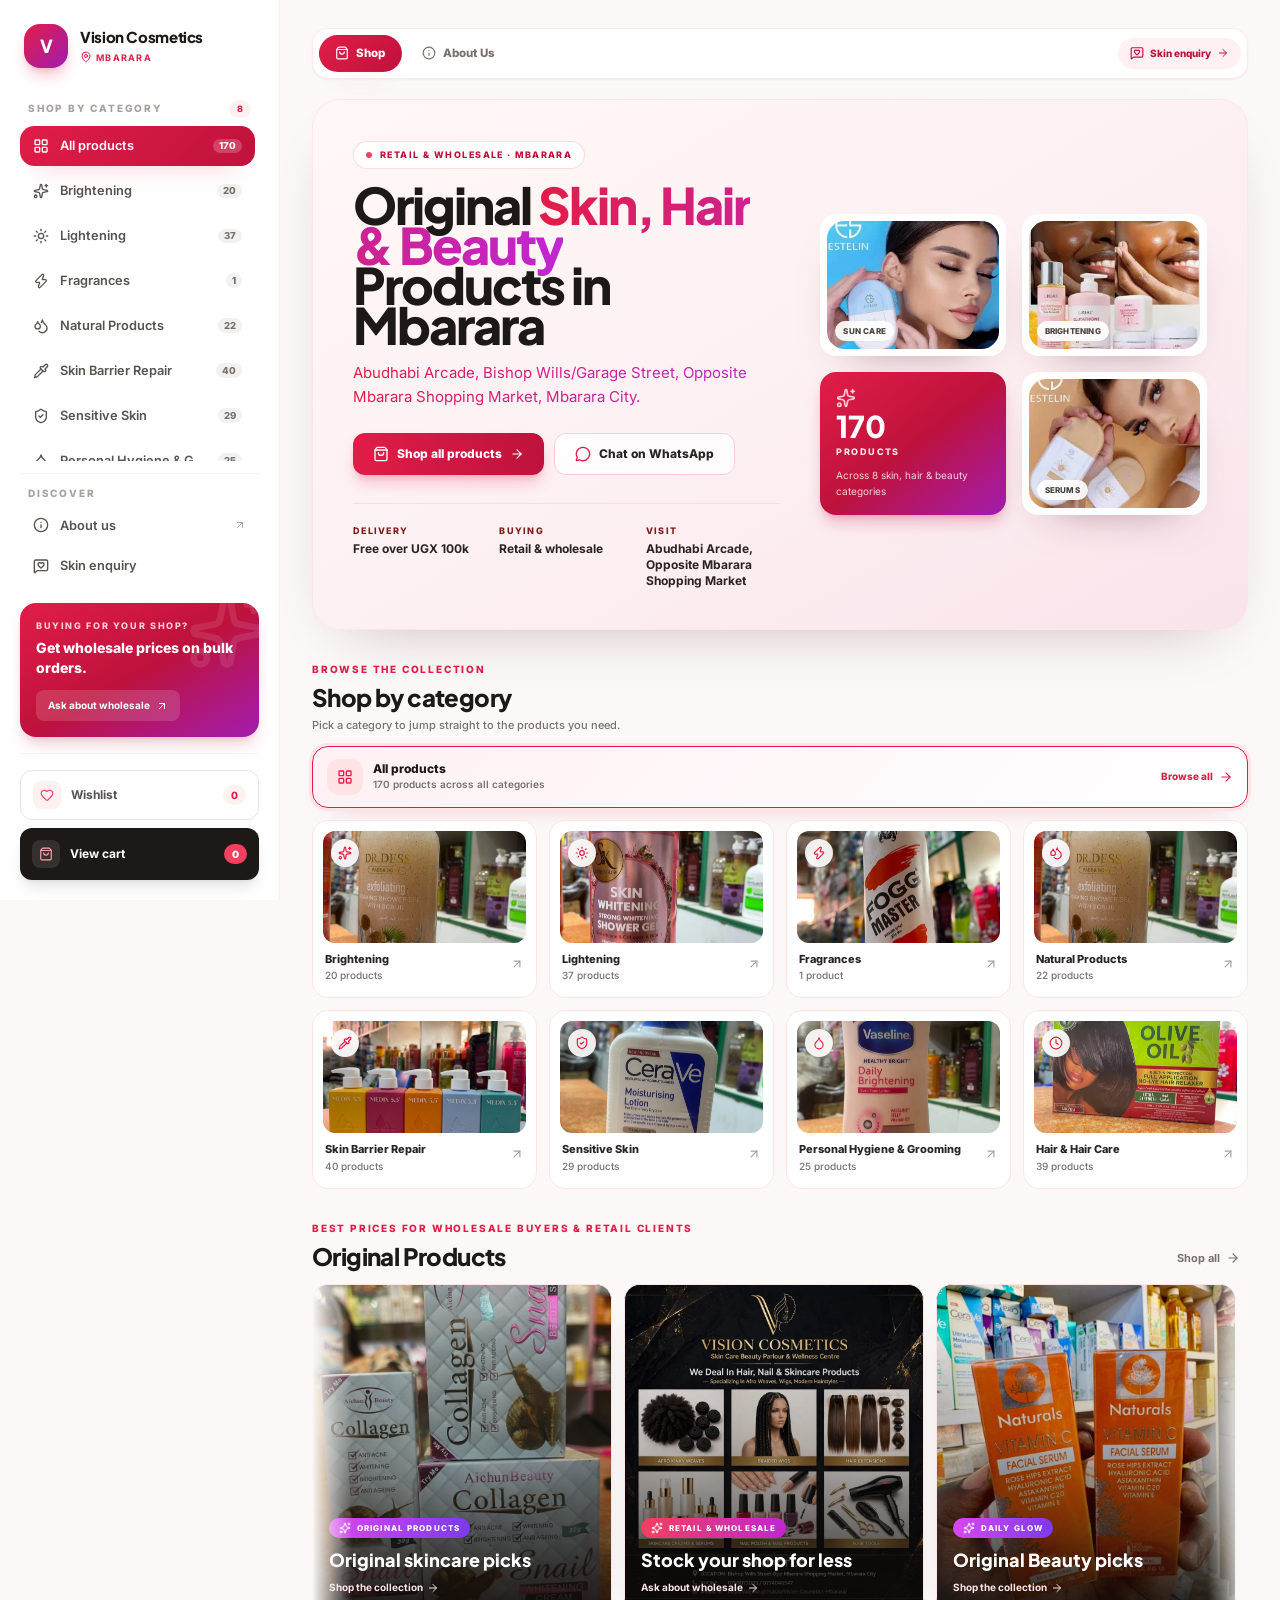
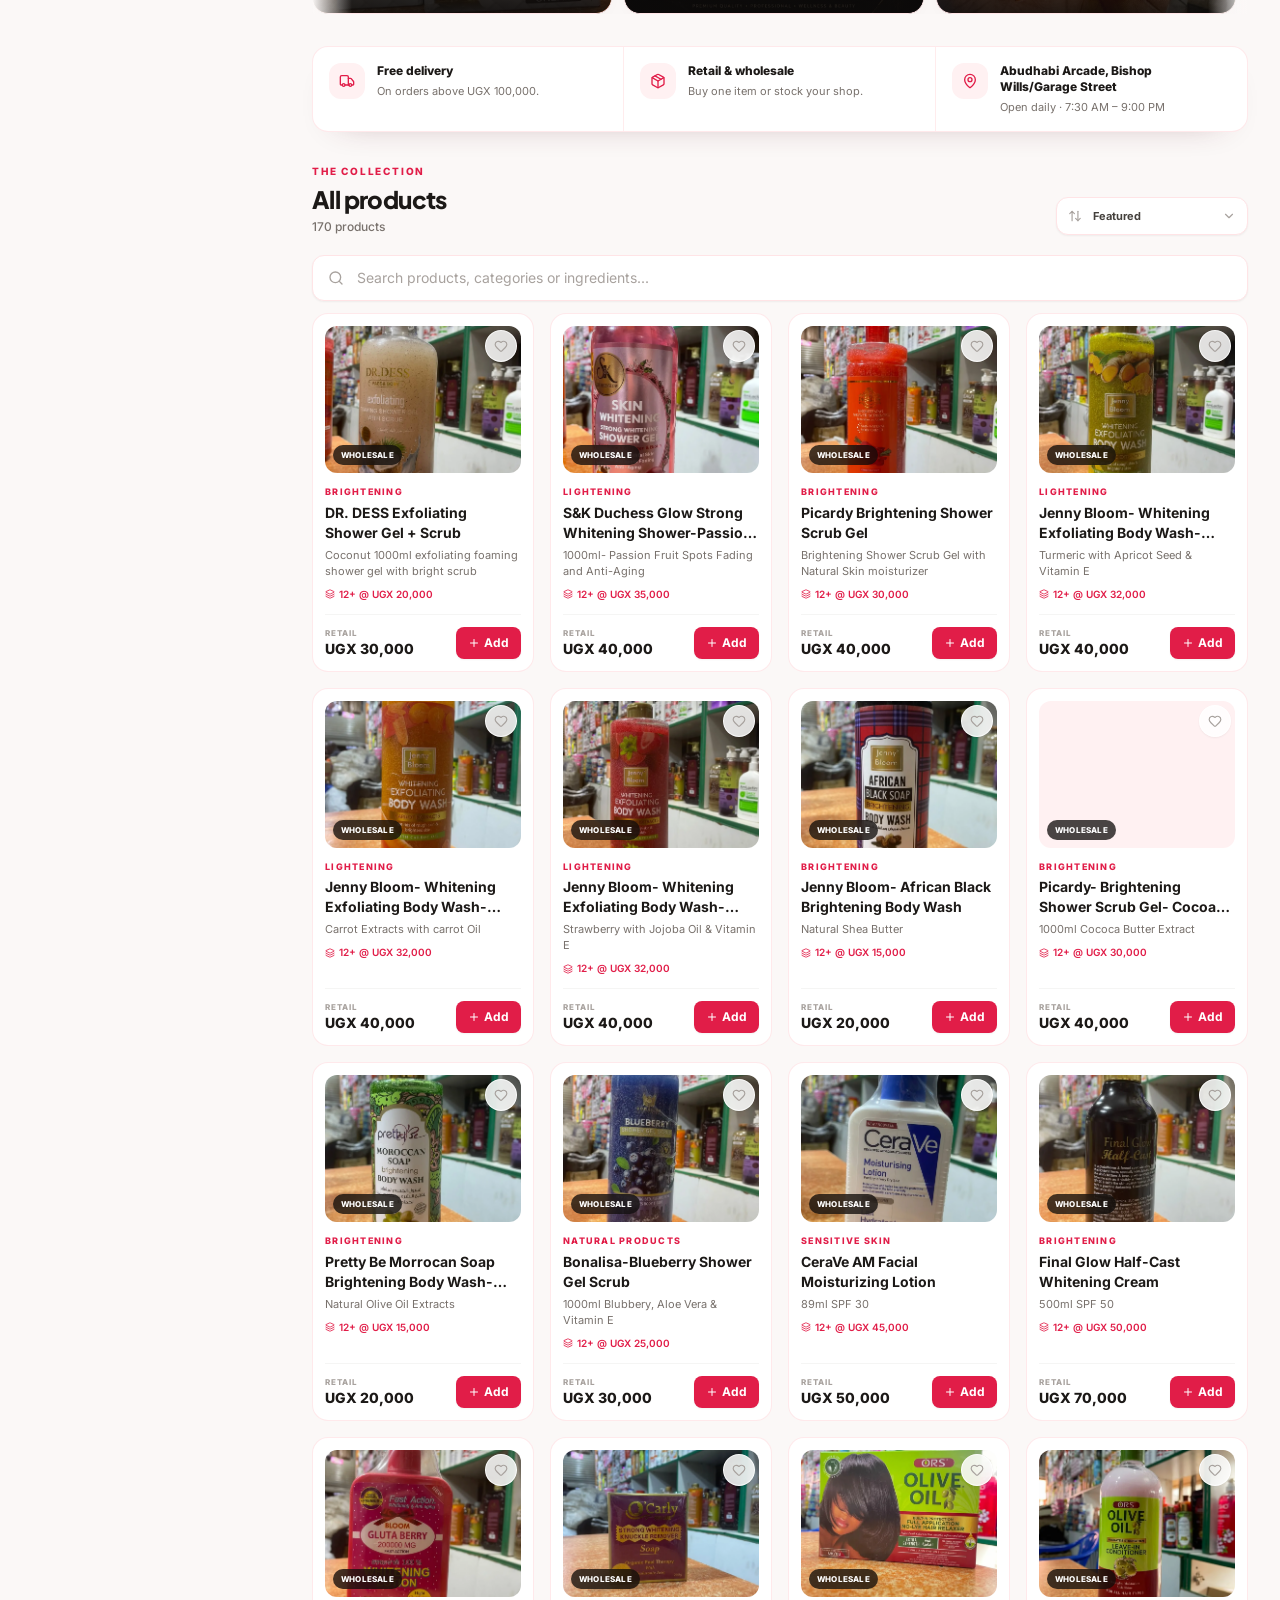
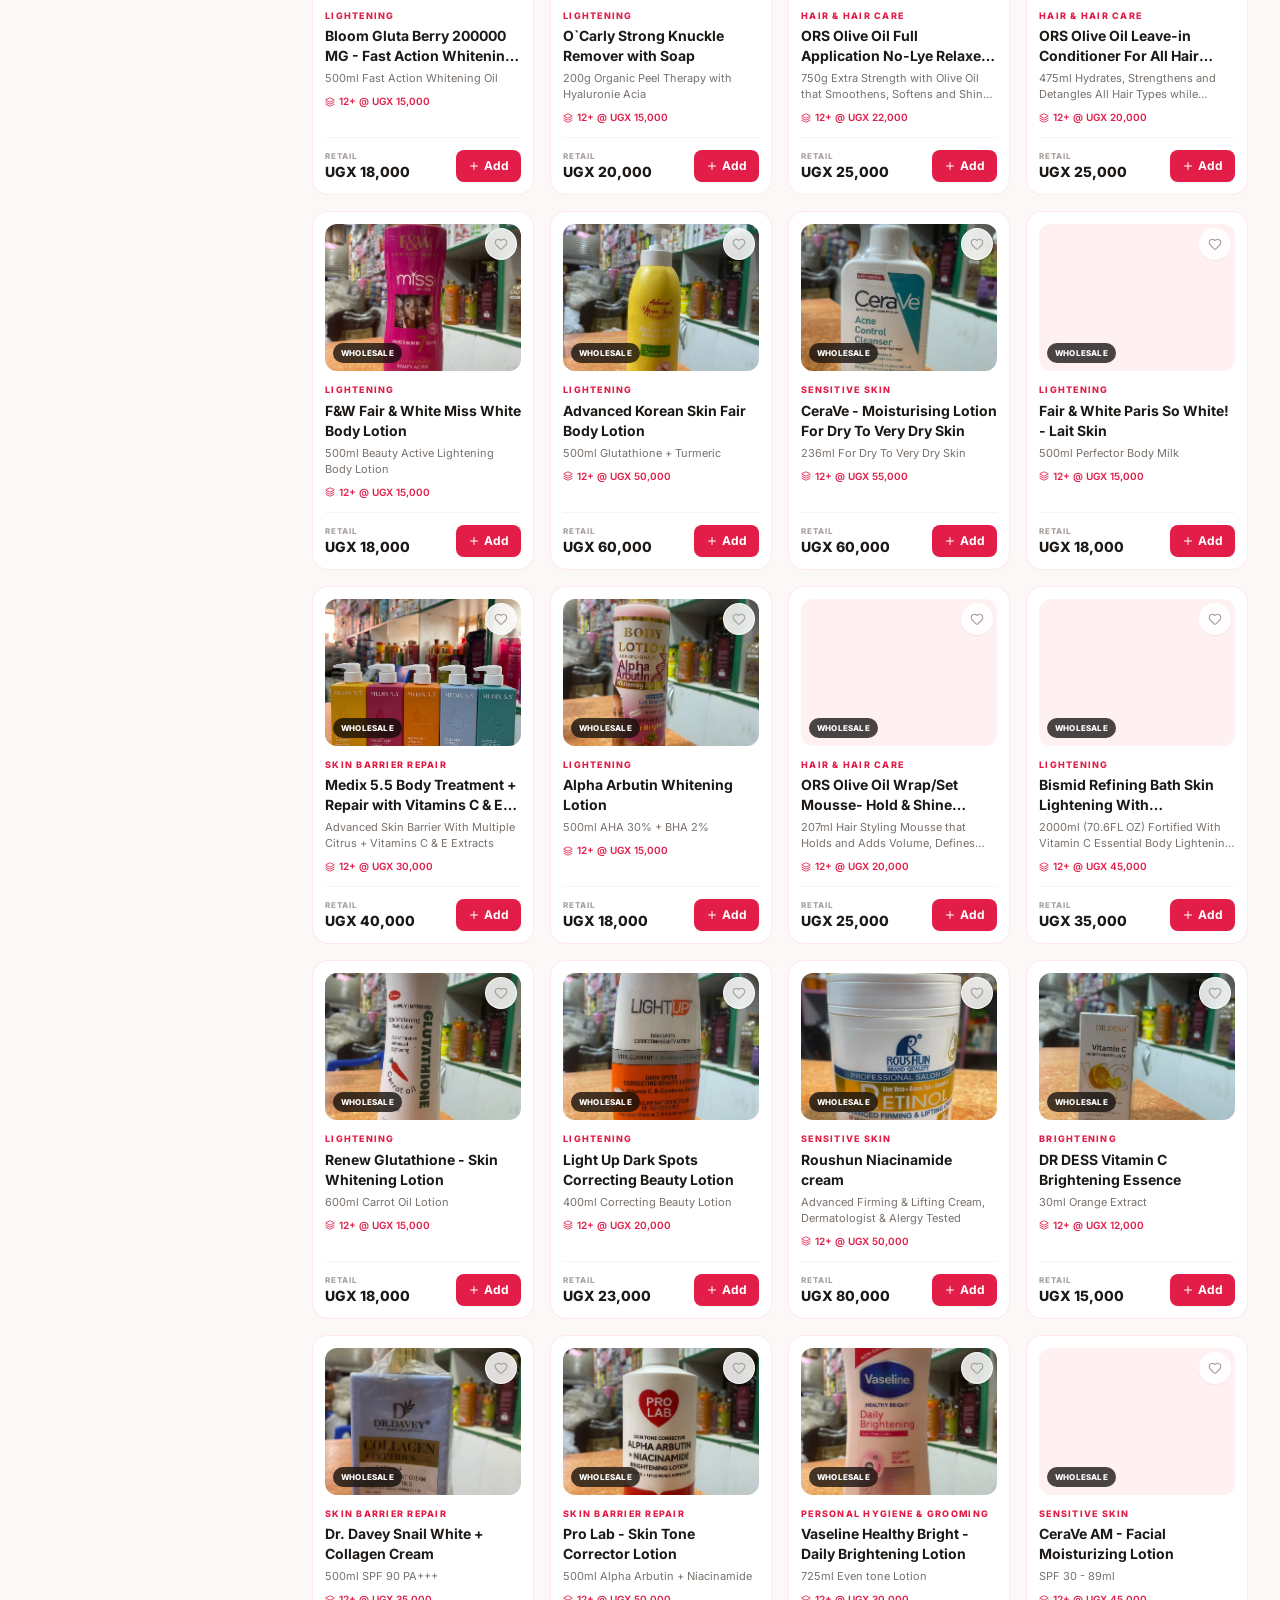
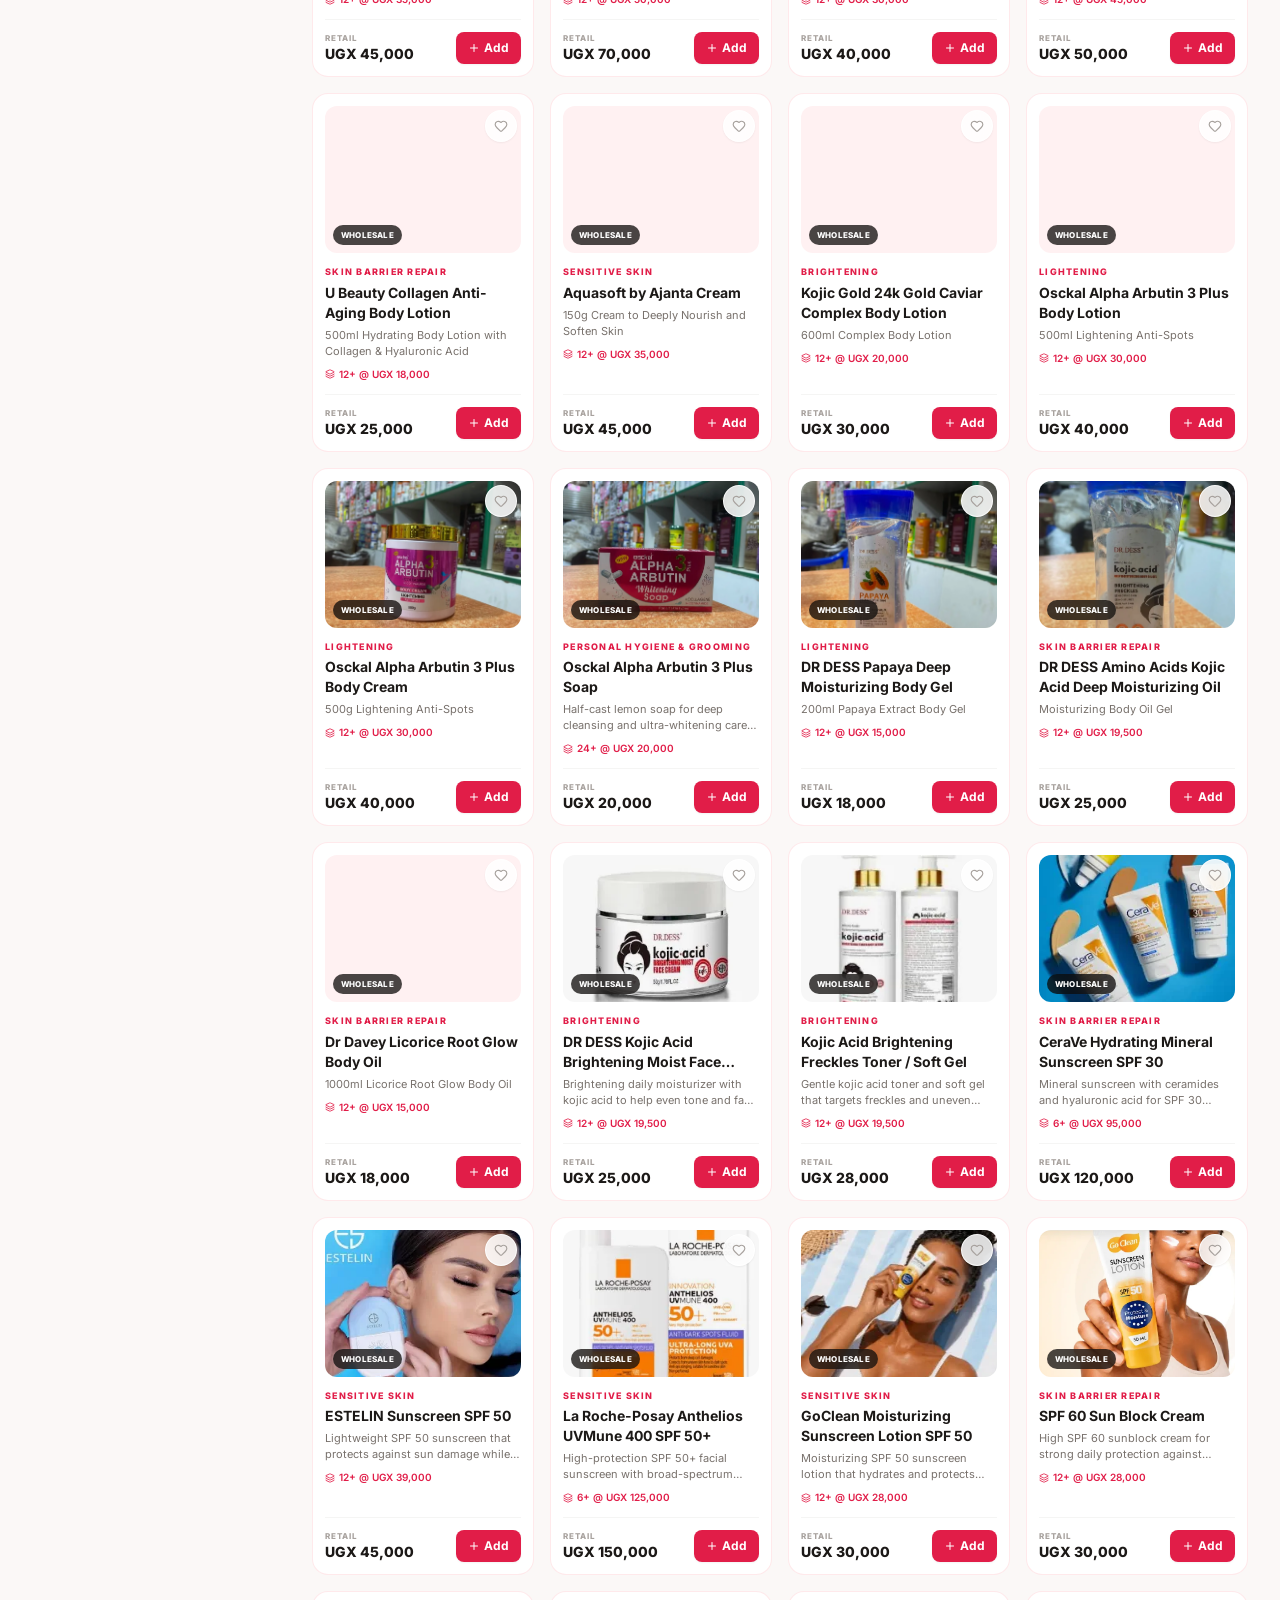
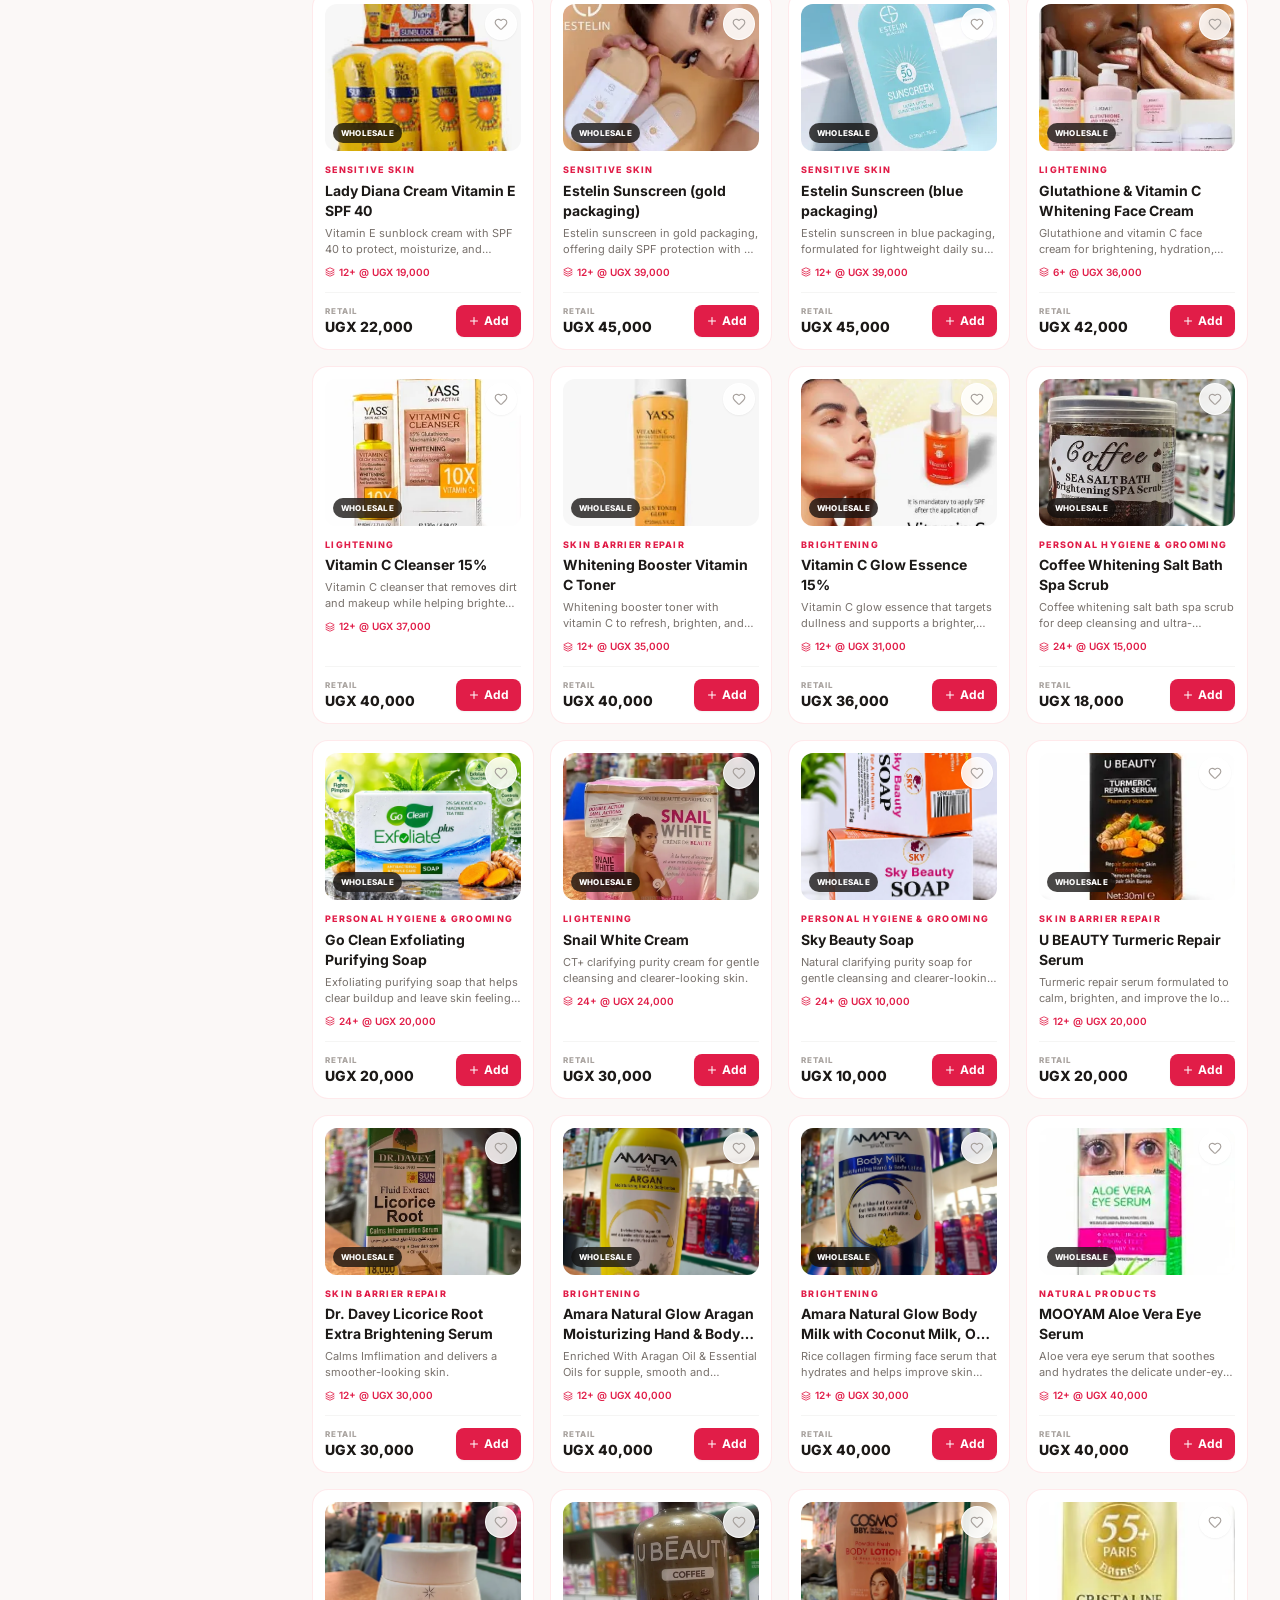
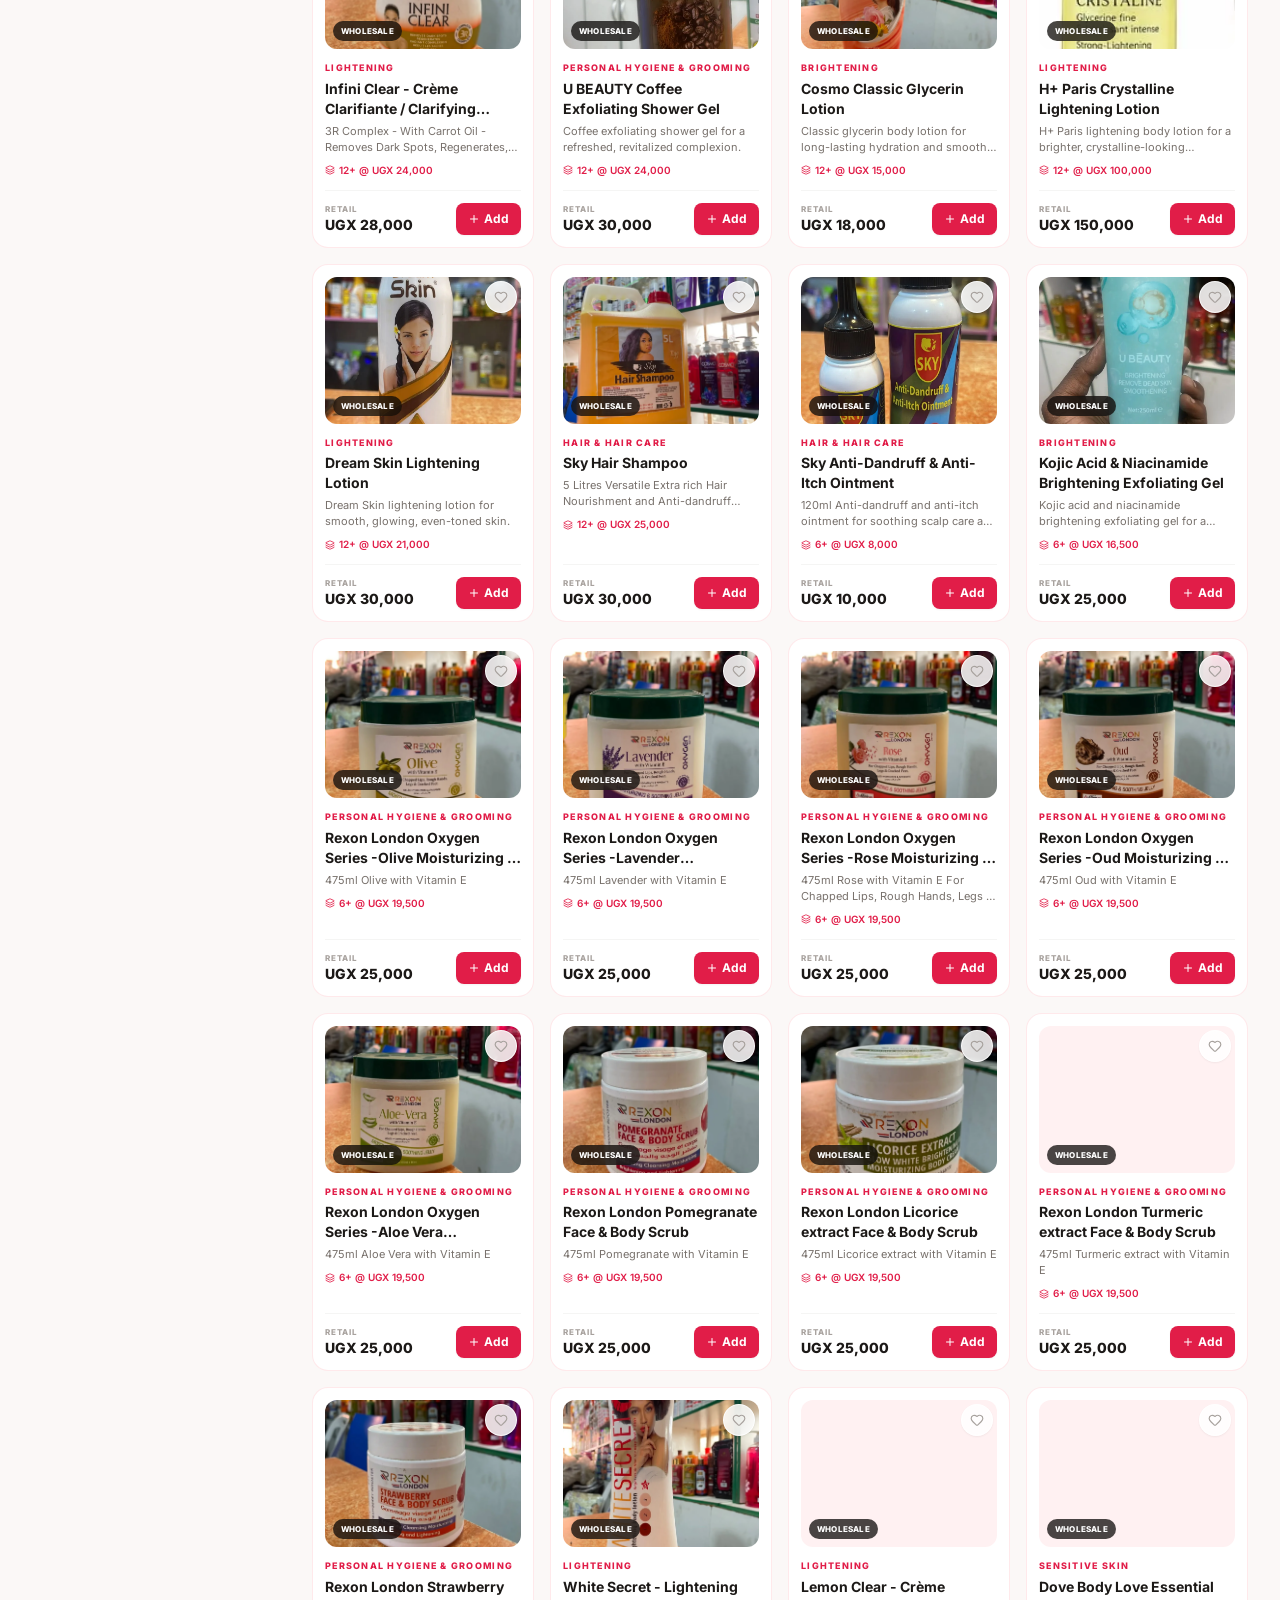
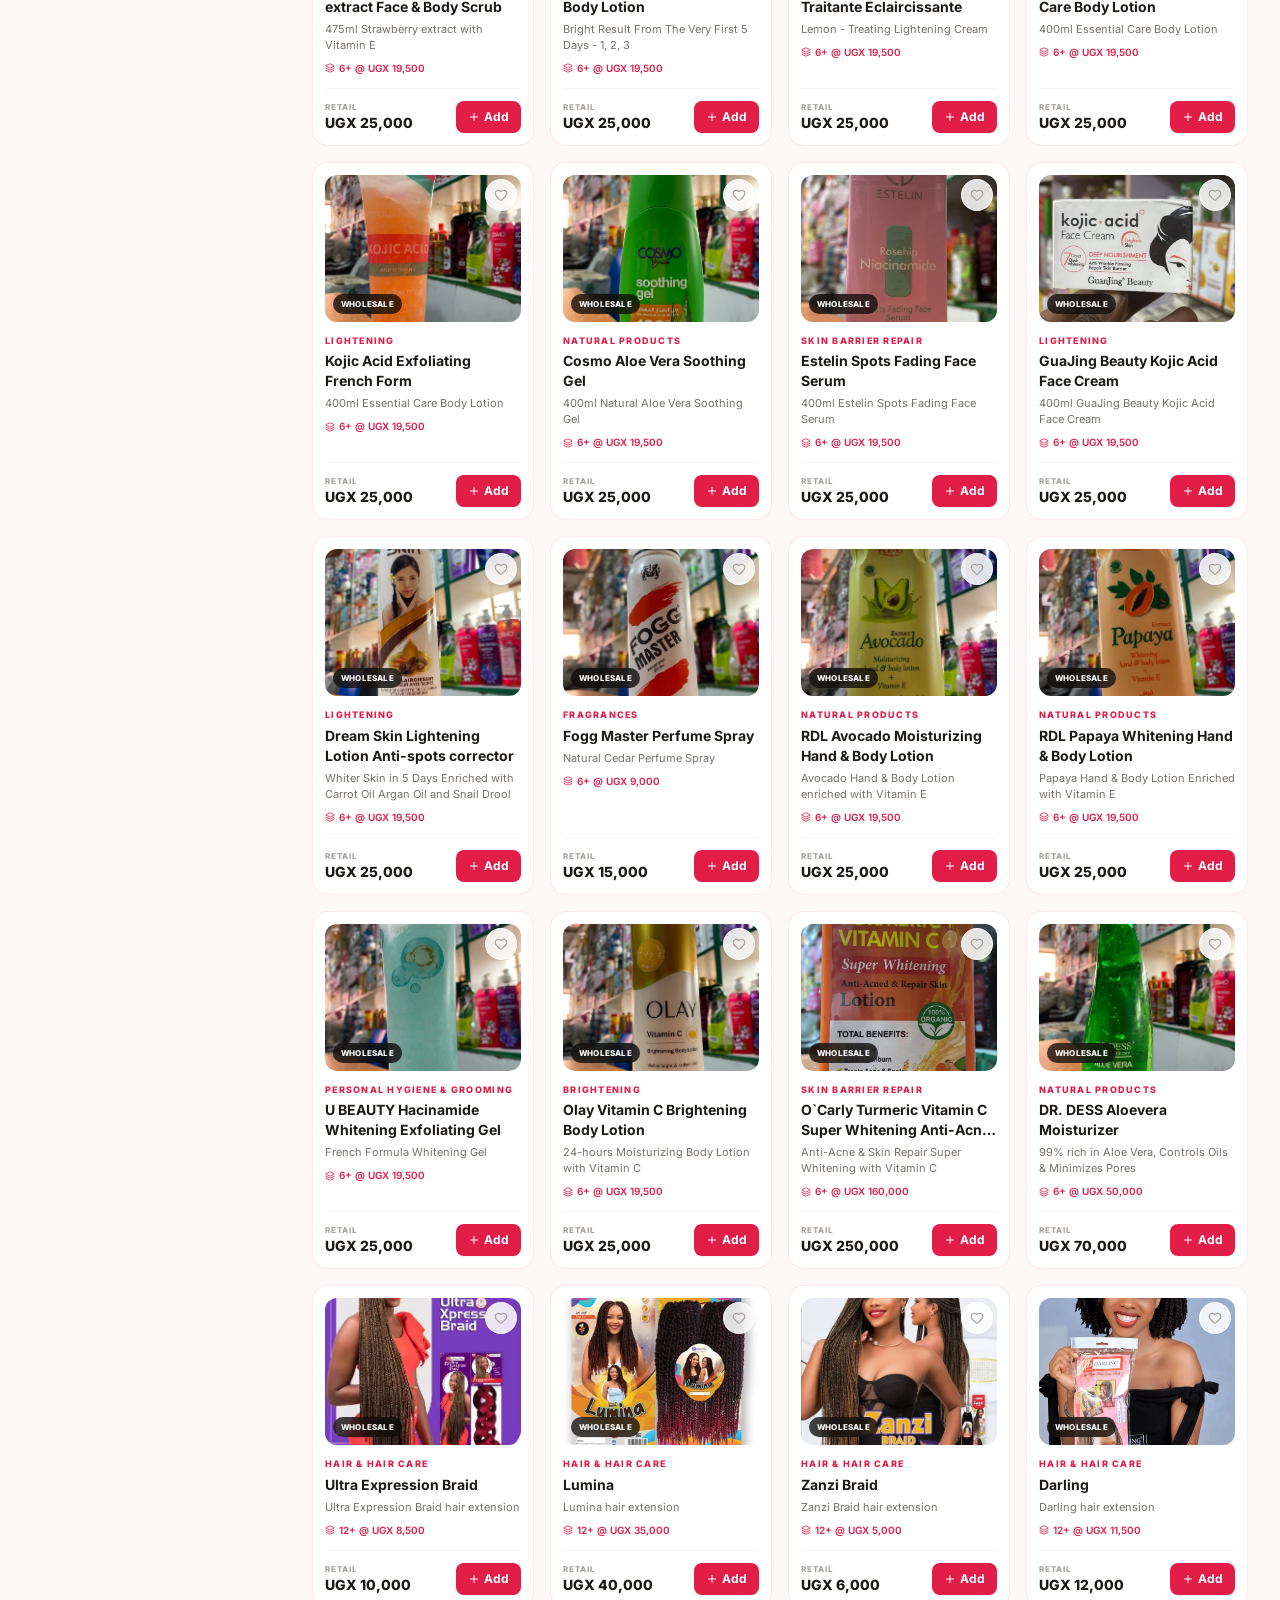
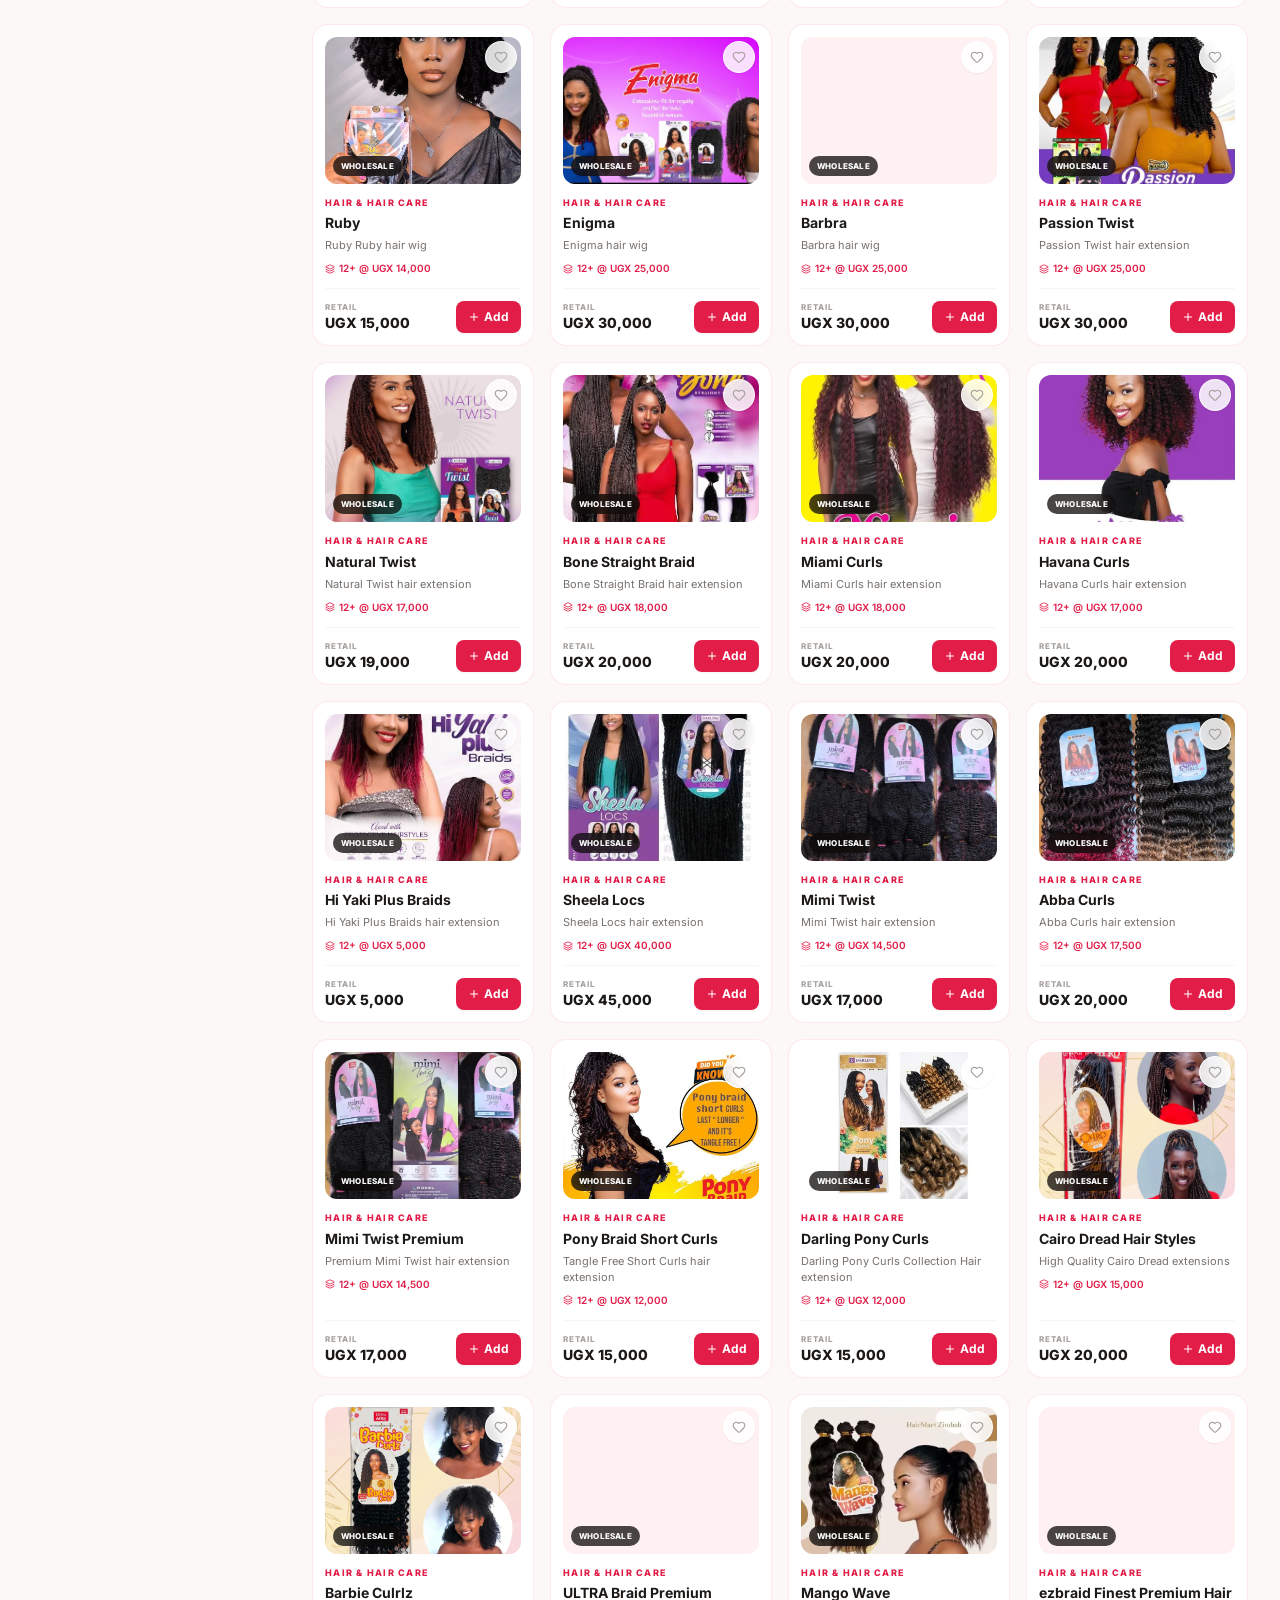
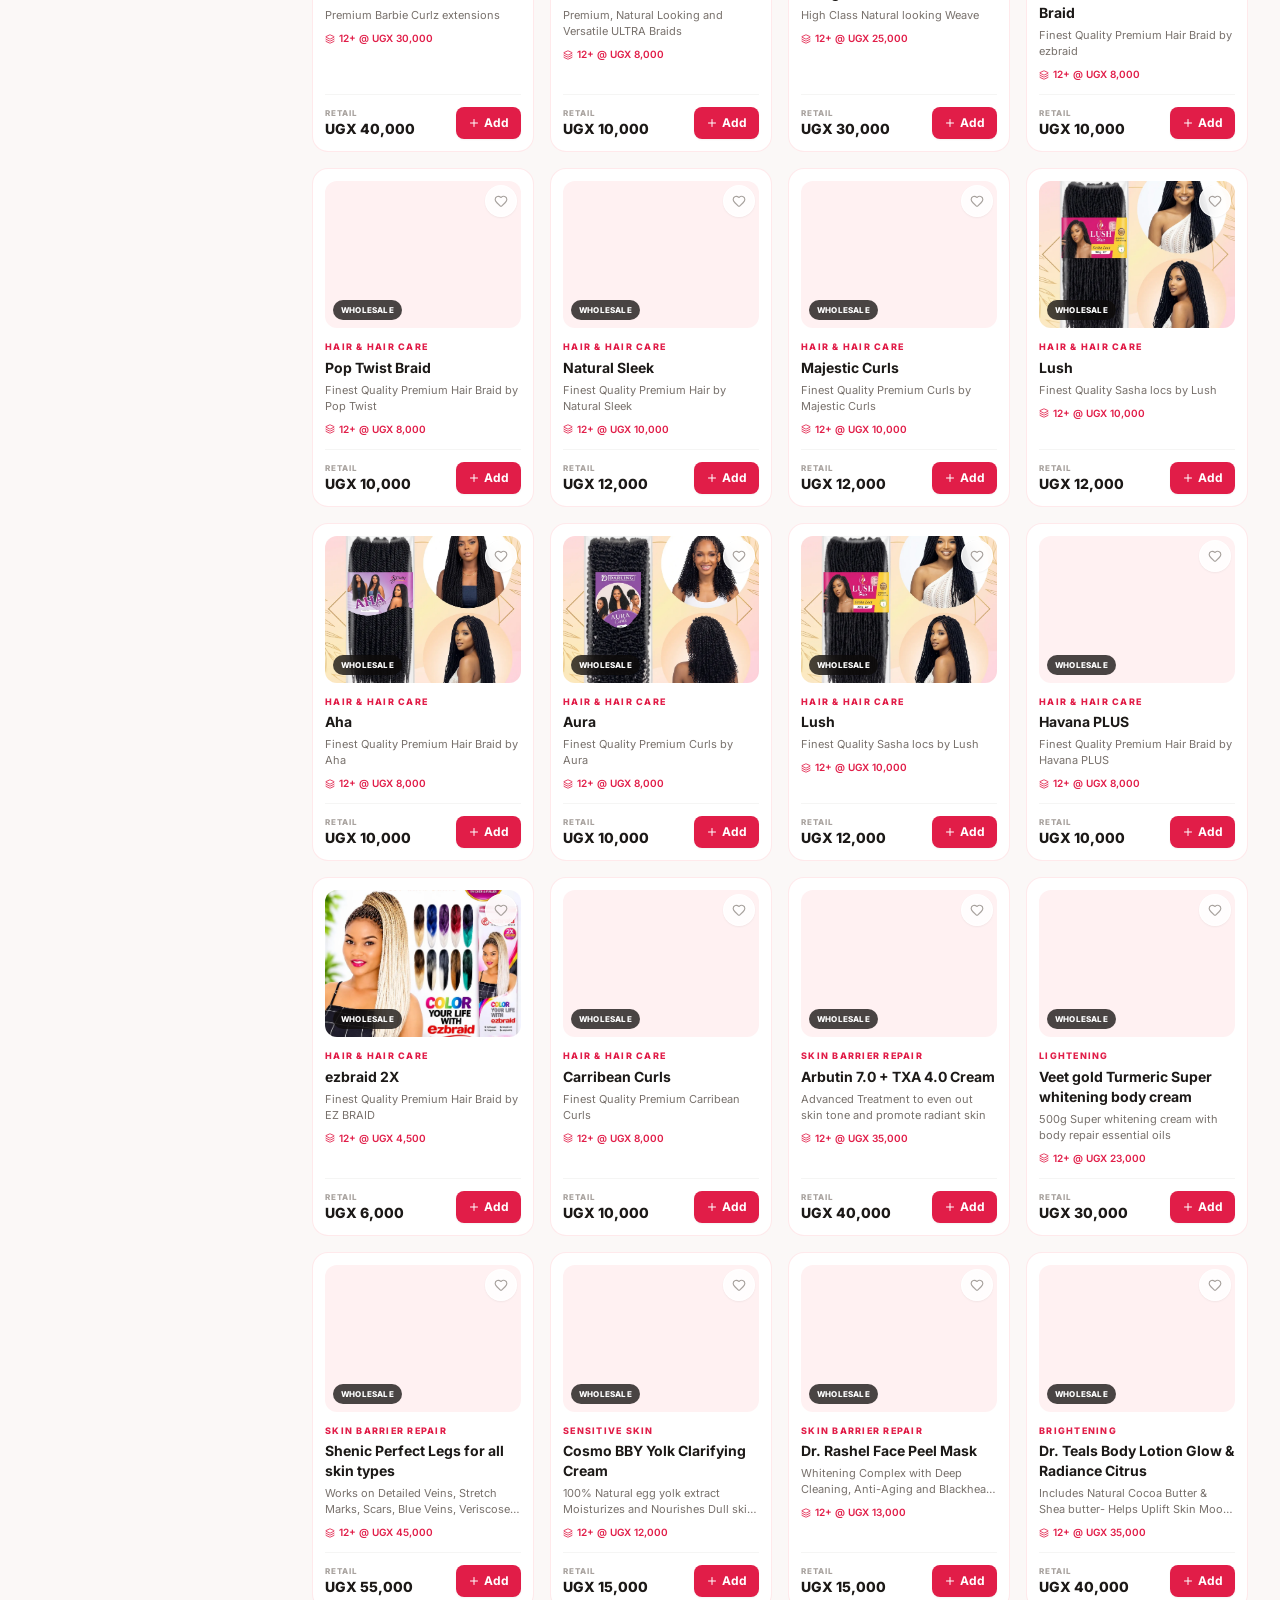
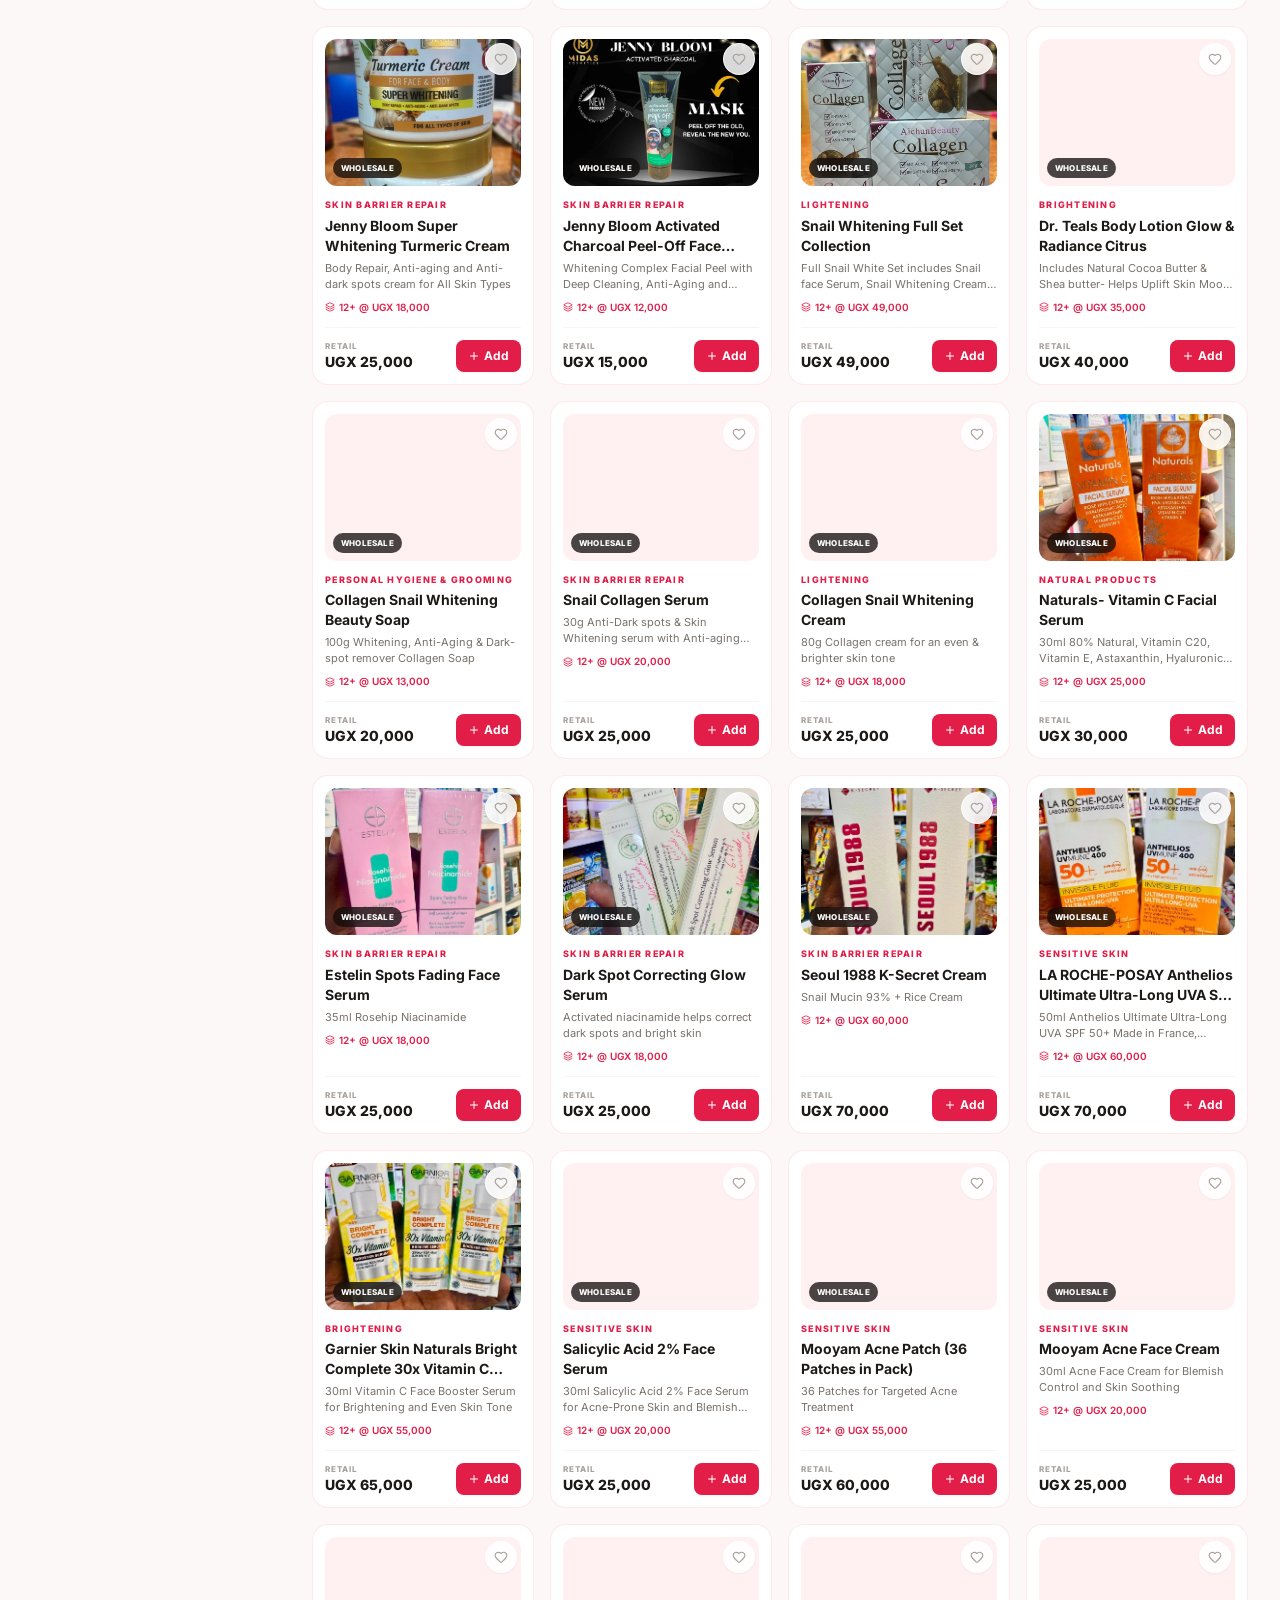
==== index.html @ 1601079e "Revise skin consultation description for clarity Updated the description in the skin consultation se" ====
<!DOCTYPE html>
<html lang="en-UG">
<head>
<meta charset="UTF-8">
<meta name="viewport" content="width=device-width, initial-scale=1.0">
<title>Vision Cosmetics Mbarara | Skin, Hair &amp; Beauty Shop</title>
<meta name="description" content="Shop original skin, hair and beauty products in Mbarara at Abudhabi Arcade, Garage Street. Retail &amp; wholesale. Free delivery over UGX 100,000.">
<meta name="robots" content="index, follow, max-image-preview:large, max-snippet:-1, max-video-preview:-1">
<link rel="canonical" href="https://visioncosmeticss.com/">
<meta name="theme-color" content="#e11d48">
<meta name="geo.region" content="UG-W">
<meta name="geo.placename" content="Mbarara">
<meta name="geo.position" content="-0.6071512;30.6544978">
<meta name="ICBM" content="-0.6071512, 30.6544978">
<meta property="og:type" content="website">
<meta property="og:site_name" content="Vision Cosmetics Mbarara">
<meta property="og:title" content="Vision Cosmetics Mbarara | Original Skin, Hair &amp; Beauty Products">
<meta property="og:description" content="Retail and wholesale skin, hair and beauty products at Abudhabi Arcade, Garage Street, Mbarara. Free delivery over UGX 100,000.">
<meta property="og:url" content="https://visioncosmeticss.com/">
<meta property="og:image" content="https://visioncosmeticss.com/og.webp">
<meta property="og:image:type" content="image/webp">
<meta property="og:image:width" content="1280">
<meta property="og:image:height" content="1280">
<meta property="og:image:alt" content="Vision Cosmetics Mbarara hair, skin and beauty products">
<meta property="og:locale" content="en_UG">
<meta name="twitter:card" content="summary">
<meta name="twitter:title" content="Vision Cosmetics Mbarara | Original Skin, Hair &amp; Beauty Products">
<meta name="twitter:description" content="Retail and wholesale skin, hair and beauty products at Abudhabi Arcade, Garage Street, Mbarara. Free delivery over UGX 100,000.">
<meta name="twitter:image" content="https://visioncosmeticss.com/og.webp">
<meta name="twitter:image:alt" content="Vision Cosmetics Mbarara hair, skin and beauty products">
<link rel="icon" type="image/svg+xml" href="favicon.svg">
<link rel="icon" type="image/png" sizes="32x32" href="favicon-32.png">
<link rel="icon" type="image/png" sizes="192x192" href="favicon-192.png">
<link rel="apple-touch-icon" sizes="180x180" href="apple-touch-icon.png">
<link rel="manifest" href="site.webmanifest">
<link rel="preconnect" href="https://fonts.googleapis.com">
<link rel="preconnect" href="https://fonts.gstatic.com" crossorigin>
<link href="https://fonts.googleapis.com/css2?family=Inter:wght@300;400;500;600;700;800&family=Plus+Jakarta+Sans:wght@500;600;700;800&display=swap" rel="stylesheet">
<link rel="preload" as="image" href="images/estelinGold.webp" media="(max-width: 767px)" fetchpriority="high">
<link rel="preload" as="image" href="images/estelinBlue.webp" media="(min-width: 768px)" fetchpriority="high">
<link rel="stylesheet" href="assets/tailwind.css">
<script src="assets/lucide.min.js"></script>
<script type="application/ld+json">
{
  "@context": "https://schema.org",
  "@graph": [
    {
      "@type": "CosmeticsStore",
      "@id": "https://visioncosmeticss.com/#store",
      "name": "Vision Cosmetics Mbarara",
      "alternateName": "Vision Cosmetics",
      "url": "https://visioncosmeticss.com/",
      "logo": "https://visioncosmeticss.com/favicon-512.png",
      "image": "https://visioncosmeticss.com/og.webp",
      "description": "Retail and wholesale distributor of original skin, hair, beauty and personal care products in Mbarara, Uganda.",
      "slogan": "Creating a beautiful world.",
      "telephone": "+256774046547",
      "currenciesAccepted": "UGX",
      "priceRange": "UGX 5,000-250,000",
      "address": {
        "@type": "PostalAddress",
        "streetAddress": "Abudhabi Arcade, Bishop Wills/Garage Street, Opposite Mbarara Shopping Market",
        "addressLocality": "Mbarara",
        "addressRegion": "Western Region",
        "addressCountry": "UG"
      },
      "geo": {
        "@type": "GeoCoordinates",
        "latitude": -0.6071512,
        "longitude": 30.6544978
      },
      "openingHoursSpecification": [
        {
          "@type": "OpeningHoursSpecification",
          "dayOfWeek": ["Monday", "Tuesday", "Wednesday", "Thursday", "Friday", "Saturday", "Sunday"],
          "opens": "07:30",
          "closes": "21:00"
        }
      ],
      "areaServed": [
        {"@type": "City", "name": "Mbarara"},
        {"@type": "Country", "name": "Uganda"}
      ],
      "sameAs": [
        "https://www.facebook.com/people/Vision-cosmetics-Mbarara/100063701613640",
        "https://www.google.com/maps/search/?api=1&query=Vision+Cosmetics+Mbarara"
      ],
      "hasMap": "https://www.google.com/maps/search/?api=1&query=Vision+Cosmetics+Mbarara",
      "contactPoint": [
        {
          "@type": "ContactPoint",
          "telephone": "+256774046547",
          "contactType": "customer service",
          "areaServed": "UG",
          "availableLanguage": "English"
        }
      ]
    },
    {
      "@type": "WebSite",
      "@id": "https://visioncosmeticss.com/#website",
      "url": "https://visioncosmeticss.com/",
      "name": "Vision Cosmetics Mbarara",
      "inLanguage": "en-UG",
      "publisher": {"@id": "https://visioncosmeticss.com/#store"}
    },
    {
      "@type": "FAQPage",
      "@id": "https://visioncosmeticss.com/#faq",
      "mainEntity": [
        {
          "@type": "Question",
          "name": "Where is Vision Cosmetics Mbarara located?",
          "acceptedAnswer": {
            "@type": "Answer",
            "text": "We are at Abudhabi Arcade, Bishop Wills/Garage Street, opposite Mbarara Shopping Market, Mbarara City, Uganda. We are open daily from 7:30 AM to 9:00 PM."
          }
        },
        {
          "@type": "Question",
          "name": "Do you sell retail and wholesale?",
          "acceptedAnswer": {
            "@type": "Answer",
            "text": "Yes. You can buy single items at retail price or stock your shop with wholesale quantities. Message us on WhatsApp for wholesale pricing and minimum order quantities."
          }
        },
        {
          "@type": "Question",
          "name": "Do you deliver?",
          "acceptedAnswer": {
            "@type": "Answer",
            "text": "Yes. Delivery is arranged on WhatsApp. Free delivery applies to orders above UGX 100,000, and delivery details are confirmed on WhatsApp."
          }
        },
        {
          "@type": "Question",
          "name": "Are your products original?",
          "acceptedAnswer": {
            "@type": "Answer",
            "text": "We stock original products from trusted brands and suppliers. If you are unsure which product suits your skin, ask our team for guidance before you buy."
          }
        },
        {
          "@type": "Question",
          "name": "What are your opening hours?",
          "acceptedAnswer": {
            "@type": "Answer",
            "text": "We are open every day from 7:30 AM to 9:00 PM."
          }
        },
        {
          "@type": "Question",
          "name": "How do I place an order?",
          "acceptedAnswer": {
            "@type": "Answer",
            "text": "Browse the product catalogue, add items to your cart, and send your order via WhatsApp. You can also call or message us on +256 774 046 547."
          }
        }
      ]
    }
  ]
}
</script>

<style>
  :root { --brand: #e11d48; --brand-dark: #9f1239; }
  html { scroll-behavior: smooth; }
  summary::-webkit-details-marker { display: none; }
  body { font-family: 'Inter', sans-serif; background-color: #fbf8f7; color: #24161b; -webkit-tap-highlight-color: transparent; }
  .font-display { font-family: 'Plus Jakarta Sans', 'Inter', sans-serif; }
  .scrollbar-hide::-webkit-scrollbar { display: none; }
  .scrollbar-hide { -ms-overflow-style: none; scrollbar-width: none; }
  .fade-in { animation: fadeIn 0.25s ease-out; }
  @keyframes fadeIn { from { opacity: 0; transform: translateY(6px) scale(.99); } to { opacity: 1; transform: translateY(0) scale(1); } }
  .toast-in { animation: toastIn .3s cubic-bezier(.16,1,.3,1); }
  @keyframes toastIn { from { opacity: 0; transform: translateY(12px) scale(.96); } to { opacity: 1; transform: translateY(0) scale(1); } }
  .nav-item { display: flex; align-items: center; gap: .7rem; width: 100%; padding: .68rem .8rem; border-radius: .9rem; font-size: .8rem; font-weight: 600; color: #57534e; transition: background-color .2s, color .2s, box-shadow .2s, transform .2s; }
  .nav-item:hover { background: #fdf2f4; color: #9f1239; }
  .nav-item.is-active { background: linear-gradient(135deg, #e11d48, #be123c); color: #fff; box-shadow: 0 14px 25px -18px rgba(225,29,72,.8); }
  .nav-item .nav-count { margin-left: auto; border-radius: 999px; background: rgba(28,25,23,.06); color: #78716c; padding: .1rem .38rem; font-size: .6rem; font-weight: 800; line-height: 1.2; }
  .nav-item.is-active .nav-count { background: rgba(255,255,255,.2); color: #fff; }
  .cat-all { display: flex; align-items: center; justify-content: space-between; gap: .75rem; width: 100%; border-radius: 1rem; border: 1px solid #fecdd3; background: linear-gradient(135deg, #fff1f4, #fff); padding: .75rem .9rem; text-align: left; transition: border-color .2s, box-shadow .2s, transform .2s; }
  .cat-all:hover { border-color: #fda4af; box-shadow: 0 14px 28px -24px rgba(225,29,72,.6); transform: translateY(-1px); }
  .cat-all.is-active { border-color: #e11d48; box-shadow: 0 0 0 3px #ffe4e6, 0 14px 28px -24px rgba(225,29,72,.6); }
  .cat-tile { display: flex; align-items: center; gap: .6rem; min-height: 3.5rem; border: 1px solid #fecdd3; border-radius: 1rem; background: #fff; padding: .6rem .7rem; text-align: left; transition: border-color .2s, background-color .2s, box-shadow .2s, transform .2s; }
  .cat-tile:hover { border-color: #fda4af; background: #fff7f8; transform: translateY(-1px); }
  .cat-tile.is-active { border-color: #e11d48; background: #fff1f4; box-shadow: 0 12px 24px -18px rgba(225,29,72,.7); }
  .cat-tile-icon { display: grid; place-items: center; width: 2.1rem; height: 2.1rem; flex-shrink: 0; border-radius: .7rem; background: #fff1f2; color: #e11d48; transition: background-color .2s, color .2s; }
  .cat-tile.is-active .cat-tile-icon { background: linear-gradient(135deg, #e11d48, #be123c); color: #fff; }
  .cat-tile-chevron { color: #a8a29e; transition: color .2s, transform .2s; }
  .cat-tile:hover .cat-tile-chevron, .cat-tile.is-active .cat-tile-chevron { color: #e11d48; transform: translateX(1px); }
  .category-card { transition: transform .25s ease, box-shadow .25s ease, border-color .25s ease; }
  .category-card:hover { transform: translateY(-3px); box-shadow: 0 18px 35px -28px rgba(88,28,45,.55); border-color: #fda4af; }
  .category-card.is-active { border-color: #fda4af; background: #fff1f4; box-shadow: 0 15px 30px -24px rgba(225,29,72,.6); }
  .product-card { transition: transform .25s ease, box-shadow .25s ease, border-color .25s ease; }
  .product-card:hover { transform: translateY(-3px); box-shadow: 0 20px 42px -30px rgba(88,28,45,.55); border-color: #fecdd3; }
  .product-card .product-image img { transition: transform .55s cubic-bezier(.16,1,.3,1), opacity .3s ease; }
  .product-card:hover .product-image img { transform: scale(1.045); }
  .img-shell { position: relative; }
  .img-shell > img { opacity: 0; }
  .img-shell.is-loaded > img, .img-shell.is-error > img { opacity: 1; }
  .img-spinner { position: absolute; inset: 0; z-index: 1; display: grid; place-items: center; pointer-events: none; transition: opacity .2s ease; }
  .img-spinner::after { content: ""; width: 1.5rem; height: 1.5rem; border-radius: 9999px; border: 2px solid #fecdd3; border-top-color: #e11d48; animation: imgSpin .75s linear infinite; }
  .img-spinner--sm::after { width: 1rem; height: 1rem; border-width: 1.5px; }
  .img-shell.is-loaded > .img-spinner, .img-shell.is-error > .img-spinner { opacity: 0; }
  @keyframes imgSpin { to { transform: rotate(1turn); } }
  .carousel-wrap { position: relative; overflow: hidden; }
  .carousel-track { display: flex; width: max-content; animation: carouselScroll var(--carousel-duration, 48s) linear infinite; will-change: transform; }
  @media (hover: hover) and (pointer: fine) {
    .carousel-wrap:hover .carousel-track { animation-play-state: paused; }
  }
  .carousel-wrap:focus-within .carousel-track,
  .carousel-wrap.is-paused .carousel-track { animation-play-state: paused; }
  .carousel-item { flex: 0 0 auto; padding-right: .75rem; }
  @keyframes carouselScroll { from { transform: translateX(0); } to { transform: translateX(-50%); } }
  .toast-progress { transform-origin: left; animation: toastProgress 3.2s linear forwards; }
  @keyframes toastProgress { from { transform: scaleX(1); } to { transform: scaleX(0); } }
  .app-modal [role="dialog"] { animation: modalIn .22s cubic-bezier(.16,1,.3,1); }
  @keyframes modalIn { from { opacity: 0; transform: translateY(12px) scale(.98); } to { opacity: 1; transform: translateY(0) scale(1); } }
  .safe-bottom { padding-bottom: max(.6rem, env(safe-area-inset-bottom)); }
  .focus-ring:focus-visible, button:focus-visible, a:focus-visible { outline: 2px solid #e11d48; outline-offset: 2px; }
  #mob-wish-count:not(.hidden), #mob-cart-count:not(.hidden) { display: grid; }
  .view-tab { display: inline-flex; align-items: center; gap: .45rem; border: 1px solid transparent; border-radius: 999px; padding: .55rem .95rem; font-size: .72rem; font-weight: 800; color: #78716c; transition: background-color .2s, color .2s, box-shadow .2s, border-color .2s; }
  .view-tab:hover { border-color: #fecdd3; background: #fff1f2; color: #9f1239; }
  .view-tab.is-active { border-color: transparent; background: linear-gradient(135deg, #e11d48, #be123c); color: #fff; box-shadow: 0 14px 25px -18px rgba(225,29,72,.8); }
  .view-tab .view-tab-count { border-radius: 999px; background: rgba(28,25,23,.06); color: #78716c; padding: .1rem .4rem; font-size: .58rem; font-weight: 800; line-height: 1.2; }
  .view-tab.is-active .view-tab-count { background: rgba(255,255,255,.2); color: #fff; }
  .view-panel[hidden] { display: none !important; }
  #enquiry { scroll-margin-top: 5rem; }
  @media (min-width: 768px) { #enquiry { scroll-margin-top: 1.5rem; } }
  .form-control { width: 100%; border: 1px solid #e7e5e4; border-radius: .8rem; background: #fff; padding: .72rem .85rem; font-size: 1rem; line-height: 1.4; color: #292524; transition: border-color .2s, box-shadow .2s, background-color .2s; }
  .form-control::placeholder { color: #a8a29e; }
  .form-control:focus { outline: none; border-color: #fb7185; box-shadow: 0 0 0 4px rgba(225,29,72,.09); }
  .form-control[aria-invalid="true"] { border-color: #e11d48; background: #fff1f2; }
  .form-control[aria-invalid="true"]:focus { box-shadow: 0 0 0 4px rgba(225,29,72,.12); }
  @media (min-width: 640px) { .form-control { font-size: .875rem; } }
  .field-error { display: none; margin-top: .35rem; font-size: .6875rem; font-weight: 600; line-height: 1.35; color: #be123c; }
  .field-error.is-visible { display: flex; align-items: flex-start; gap: .3rem; }
  .form-check { width: 1.05rem; height: 1.05rem; flex: 0 0 auto; margin-top: .15rem; accent-color: #e11d48; }
  .choice-pill { display: inline-flex; cursor: pointer; align-items: center; gap: .4rem; border: 1px solid #e7e5e4; border-radius: .65rem; background: #fff; padding: .38rem .7rem; font-size: .6875rem; font-weight: 700; line-height: 1.2; color: #57534e; transition: background-color .2s, border-color .2s, color .2s; }
  .choice-pill:hover { border-color: #fecdd3; background: #fff1f2; }
  .choice-pill:has(input:checked) { border-color: #fda4af; background: #fff1f2; color: #be123c; }
  .choice-pill .form-check { width: .95rem; height: .95rem; margin-top: 0; }
  .honeypot { position: absolute !important; left: -9999px !important; width: 1px !important; height: 1px !important; overflow: hidden !important; opacity: 0 !important; pointer-events: none !important; }
  @media (prefers-reduced-motion: reduce) {
    html { scroll-behavior: auto; }
    .fade-in, .toast-in, .app-modal [role="dialog"], .toast-progress { animation: none; }
    .product-card, .category-card, .cat-tile, .cat-all, .product-card .product-image img { transition: none; }
    .img-shell > img, .img-spinner { transition: none; }
    .img-spinner::after { animation: none; }
    .carousel-track { animation: none; }
    .carousel-wrap { overflow-x: auto; scroll-snap-type: x mandatory; }
    .carousel-item { scroll-snap-align: start; }
    .carousel-item[aria-hidden="true"] { display: none; }
    .view-panel { animation: none; }
  }
</style>
</head>
<body class="antialiased selection:bg-rose-500 selection:text-white">

<div id="top" class="mx-auto flex min-h-screen max-w-[1600px] flex-col overflow-x-hidden bg-cream md:flex-row">

  <aside class="sticky top-0 z-40 hidden h-screen w-[280px] shrink-0 flex-col justify-between border-r border-rose-100/80 bg-white/95 p-5 md:flex">
    <div class="flex min-h-0 flex-1 flex-col">
      <a href="#top" data-view-link="shop" class="flex items-center gap-3 rounded-2xl px-1 py-1 focus-ring">
        <div class="grid h-11 w-11 shrink-0 place-items-center rounded-2xl bg-gradient-to-br from-rose-600 to-fuchsia-700 text-white shadow-lg shadow-rose-600/25">
          <span class="font-display text-lg font-extrabold">V</span>
        </div>
        <div class="min-w-0">
          <p class="font-display text-[15px] font-extrabold leading-tight tracking-tight text-stone-900">Vision Cosmetics</p>
          <p class="mt-1 flex items-center gap-1 text-[9px] font-bold uppercase tracking-[0.14em] text-rose-600">
            <i data-lucide="map-pin" class="h-3 w-3"></i> Mbarara
          </p>
        </div>
      </a>

      <div class="mb-2 mt-7 flex items-center justify-between px-2">
        <p class="text-[10px] font-extrabold uppercase tracking-[0.18em] text-stone-400">Shop by category</p>
        <span id="sidebar-category-count" class="rounded-full bg-rose-50 px-2 py-0.5 text-[9px] font-extrabold text-rose-600">8</span>
      </div>

      <nav id="sidebar-nav" class="min-h-0 flex-1 space-y-1 overflow-y-auto pr-1 scrollbar-hide" aria-label="Product categories"></nav>

      <div class="mt-3 border-t border-stone-100 pt-3">
        <p class="mb-1 px-2 text-[10px] font-extrabold uppercase tracking-[0.18em] text-stone-400">Discover</p>
        <button type="button" data-view-link="about" class="nav-item focus-ring">
          <i data-lucide="info" class="h-4 w-4 shrink-0"></i>
          <span>About us</span>
          <i data-lucide="arrow-up-right" class="ml-auto h-3 w-3 opacity-50"></i>
        </button>
        <button type="button" data-view-link="enquiry" class="nav-item focus-ring">
          <i data-lucide="message-square-heart" class="h-4 w-4 shrink-0"></i>
          <span>Skin enquiry</span>
        </button>
      </div>

      <div class="relative mt-4 overflow-hidden rounded-2xl bg-gradient-to-br from-rose-600 via-rose-700 to-fuchsia-700 p-4 text-white shadow-lg shadow-rose-700/20">
        <i data-lucide="sparkles" class="pointer-events-none absolute -right-2 -top-3 h-20 w-20 text-white/10"></i>
        <p class="text-[9px] font-extrabold uppercase tracking-[0.18em] text-rose-200">Buying for your shop?</p>
        <p class="mt-1.5 text-sm font-extrabold leading-5">Get wholesale prices on bulk orders.</p>
        <a href="https://wa.me/256774046547?text=Hello%20Vision%20Cosmetics%2C%20I%27d%20like%20to%20ask%20about%20wholesale%20prices." target="_blank" rel="noopener" class="mt-3 inline-flex items-center gap-1.5 rounded-lg bg-white/15 px-3 py-2 text-[10px] font-bold backdrop-blur transition hover:bg-white/25">
          Ask about wholesale <i data-lucide="arrow-up-right" class="h-3 w-3"></i>
        </a>
      </div>
    </div>

    <div class="mt-4 space-y-2 border-t border-stone-100 pt-4">
      <button onclick="toggleModal('wishlist-modal')" class="flex w-full items-center justify-between rounded-xl border border-stone-200 px-3 py-2.5 text-xs font-bold text-stone-600 transition hover:border-rose-200 hover:bg-rose-50/60">
        <span class="flex items-center gap-2.5">
          <span class="grid h-7 w-7 place-items-center rounded-lg bg-rose-50 text-rose-500"><i data-lucide="heart" class="h-3.5 w-3.5"></i></span>
          Wishlist
        </span>
        <span id="desk-wish-count" class="rounded-full bg-rose-50 px-2 py-0.5 text-[10px] font-extrabold text-rose-600">0</span>
      </button>
      <button onclick="toggleModal('cart-modal')" class="flex w-full items-center justify-between rounded-xl bg-stone-900 px-3 py-3 text-xs font-bold text-white shadow-lg transition hover:bg-stone-800">
        <span class="flex items-center gap-2.5">
          <span class="grid h-7 w-7 place-items-center rounded-lg bg-white/10 text-rose-300"><i data-lucide="shopping-bag" class="h-3.5 w-3.5"></i></span>
          View cart
        </span>
        <span id="desk-cart-count" class="rounded-full bg-rose-500 px-2 py-0.5 text-[10px] font-black text-white">0</span>
      </button>
    </div>
  </aside>

  <div class="flex min-h-screen min-w-0 flex-1 flex-col pb-24 md:pb-8">
    <header class="sticky top-0 z-30 border-b border-rose-100/80 bg-white/90 px-4 py-3 backdrop-blur-xl md:hidden">
      <div class="flex items-center justify-between gap-3">
        <a href="#top" data-view-link="shop" class="flex min-w-0 items-center gap-2.5">
          <div class="grid h-9 w-9 shrink-0 place-items-center rounded-xl bg-gradient-to-br from-rose-600 to-fuchsia-700 text-white shadow-md shadow-rose-600/25">
            <span class="font-display text-sm font-extrabold">V</span>
          </div>
          <span class="min-w-0 font-display text-sm font-extrabold leading-tight tracking-tight text-stone-900">Vision Cosmetics<span class="mt-0.5 block truncate text-[10px] font-medium text-stone-500">Abudhabi Arcade, Bishop Wills/Garage Street</span></span>
        </a>
        <div class="flex shrink-0 items-center gap-2">
          <button onclick="toggleModal('wishlist-modal')" aria-label="Open wishlist" class="relative grid h-9 w-9 place-items-center rounded-full bg-gradient-to-br from-pink-500 to-rose-600 text-white shadow-md shadow-pink-500/30 transition hover:scale-105 hover:shadow-lg hover:shadow-pink-500/40 active:scale-95">
            <i data-lucide="heart" class="h-4.5 w-4.5"></i>
            <span id="mob-wish-count" class="absolute -right-1 -top-1 hidden h-4 min-w-[1rem] place-items-center rounded-full bg-white px-1 text-[9px] font-extrabold text-rose-600 shadow">0</span>
          </button>
          <button onclick="toggleModal('cart-modal')" aria-label="Open cart" class="relative grid h-9 w-9 place-items-center rounded-full bg-gradient-to-br from-violet-500 to-indigo-600 text-white shadow-md shadow-violet-500/30 transition hover:scale-105 hover:shadow-lg hover:shadow-violet-500/40 active:scale-95">
            <i data-lucide="shopping-bag" class="h-4.5 w-4.5"></i>
            <span id="mob-cart-count" class="absolute -right-1 -top-1 hidden h-4 min-w-[1rem] place-items-center rounded-full bg-white px-1 text-[9px] font-extrabold text-indigo-600 shadow">0</span>
          </button>
        </div>
      </div>
    </header>

    <main class="w-full min-w-0 flex-1 px-4 pb-10 pt-4 sm:px-6 md:px-7 lg:px-8 lg:pt-7">
      <nav class="mb-4 flex items-center justify-between gap-3 rounded-2xl border border-rose-100/80 bg-white/90 p-1.5 shadow-sm backdrop-blur sm:mb-5" aria-label="Site sections">
        <div role="tablist" aria-label="Shop and About Us views" class="flex items-center gap-1">
          <button type="button" role="tab" id="tab-shop" aria-selected="true" aria-controls="panel-shop" tabindex="0" data-view-tab="shop" class="view-tab is-active focus-ring">
            <i data-lucide="shopping-bag" class="h-3.5 w-3.5"></i> Shop
          </button>
          <button type="button" role="tab" id="tab-about" aria-selected="false" aria-controls="panel-about" tabindex="-1" data-view-tab="about" class="view-tab focus-ring">
            <i data-lucide="info" class="h-3.5 w-3.5"></i> About Us
          </button>
        </div>
 <button type="button" data-view-link="enquiry"
  class="inline-flex shrink-0 items-center gap-1.5 whitespace-nowrap rounded-full bg-rose-50 px-3 py-2 text-[10px] font-extrabold text-rose-700 transition hover:bg-rose-100">
  <i data-lucide="message-square-heart" class="h-3.5 w-3.5 shrink-0"></i>
  Skin enquiry
  <i data-lucide="arrow-right" class="h-3 w-3 shrink-0"></i>
</button>
      </nav>

      <div id="panel-shop" role="tabpanel" aria-labelledby="tab-shop" tabindex="0" class="view-panel">
 <section class="relative mb-6 overflow-hidden rounded-[1.75rem] border border-rose-100/80 bg-gradient-to-br from-[#fff8f6] via-[#fdf1f3] to-[#f9e4eb] p-6 shadow-soft sm:p-8 lg:mb-8 lg:p-10">
  
  <!-- Mobile-only Background Image -->
  <img 
    src="images/estelinGold.webp" 
    alt="Vision Cosmetics skincare products in Mbarara"
    width="250"
    height="244"
    fetchpriority="high"
    decoding="async"
    class="absolute inset-0 -z-0 h-full w-full object-cover opacity-80 md:hidden"
  />

  <!-- Ambient Glow Effects -->
  <!--<div class="pointer-events-none absolute -right-16 -top-20 h-64 w-64 rounded-full bg-rose-200/40 blur-3xl"></div>-->
  <!--<div class="pointer-events-none absolute -bottom-24 left-1/3 h-64 w-64 rounded-full bg-fuchsia-200/30 blur-3xl"></div>-->

  <!-- Hero Main Grid -->
  <div class="relative z-10 grid items-center gap-8 lg:grid-cols-[1.05fr_.95fr] lg:gap-10">
    
    <!-- Left Content Column -->
    <div class="min-w-0">
      <div class="mb-4 inline-flex items-center gap-2 rounded-full border border-rose-200/70 bg-white/80 px-3 py-1.5 text-[9px] font-extrabold uppercase tracking-[0.16em] text-rose-700 backdrop-blur">
        <span class="h-1.5 w-1.5 rounded-full bg-rose-500"></span> Retail &amp; wholesale · Mbarara
      </div>
      
      <h1 class="font-display text-[2rem] font-extrabold leading-[1.05] tracking-[-0.04em] text-stone-900 sm:text-4xl lg:text-[2.85rem] xl:text-[3.15rem]">
        Original <span class="bg-gradient-to-r from-rose-600 to-fuchsia-600 bg-clip-text text-transparent">Skin, Hair &amp; Beauty</span> Products in Mbarara
      </h1>

<p class="mt-4 max-w-xl text-sm leading-6 bg-gradient-to-r from-rose-600 to-fuchsia-600 bg-clip-text text-transparent sm:text-[15px]">
   Abudhabi Arcade, Bishop Wills/Garage Street, Opposite Mbarara Shopping Market, Mbarara City.
</p>

      <div class="mt-6 flex flex-col gap-2.5 sm:flex-row sm:flex-wrap">
        <button onclick="scrollToProducts()" class="inline-flex items-center justify-center gap-2 rounded-xl bg-gradient-to-r from-rose-600 to-rose-700 px-5 py-3 text-xs font-extrabold text-white shadow-lg shadow-rose-600/25 transition hover:from-rose-700 hover:to-rose-800 active:scale-[0.99]">
          <i data-lucide="shopping-bag" class="h-4 w-4"></i> Shop all products
          <i data-lucide="arrow-right" class="h-3.5 w-3.5"></i>
        </button>
        <a href="https://wa.me/256774046547?text=Hello%20Vision%20Cosmetics%2C%20I%27d%20like%20to%20ask%20about%20your%20products." target="_blank" rel="noopener" class="inline-flex items-center justify-center gap-2 rounded-xl border border-rose-200 bg-white/80 px-5 py-3 text-xs font-extrabold text-stone-800 backdrop-blur transition hover:border-rose-300 hover:bg-white active:scale-[0.99]">
          <i data-lucide="message-circle" class="h-4 w-4 text-rose-600"></i> Chat on WhatsApp
        </a>
      </div>

      <!-- Feature Stats list -->
      <dl class="mt-7 grid max-w-xl grid-cols-3 gap-3 border-t border-rose-200/60 pt-5">
        <div>
          <dt class="text-[9px] font-extrabold uppercase tracking-[0.14em] text-red-900">Delivery</dt>
          <dd class="mt-1 text-[11px] font-bold leading-4 text-stone-800 sm:text-xs">Free over UGX 100k</dd>
        </div>
        <div>
          <dt class="text-[9px] font-extrabold uppercase tracking-[0.14em] text-red-900">Buying</dt>
          <dd class="mt-1 text-[11px] font-bold leading-4 text-stone-800 sm:text-xs">Retail &amp; wholesale</dd>
        </div>
        <div>
          <dt class="text-[9px] font-extrabold uppercase tracking-[0.14em] text-red-900">Visit</dt>
          <dd class="mt-1 text-[11px] font-bold leading-4 text-stone-800 sm:text-xs">Abudhabi Arcade, Opposite Mbarara Shopping Market</dd>
        </div>
      </dl>
    </div>

    <!-- Right Image Grid (Desktop Only) -->
    <div class="mx-auto hidden w-full max-w-[400px] lg:block lg:mx-0 lg:max-w-none">
      <div class="grid grid-cols-2 gap-3 sm:gap-4">
        <div class="rounded-2xl border border-white/80 bg-white p-1.5 shadow-[0_20px_45px_-30px_rgba(88,28,45,.55)]">
          <div class="relative aspect-[4/3] overflow-hidden rounded-[1.1rem] bg-rose-50">
            <img src="images/estelinBlue.webp" alt="Estelin sunscreen and sun care products in Mbarara" width="249" height="226" loading="eager" fetchpriority="high" decoding="async" class="h-full w-full object-cover">
            <span class="absolute bottom-2 left-2 rounded-full bg-white/90 px-2 py-1 text-[8px] font-extrabold uppercase tracking-wide text-stone-700 backdrop-blur">Sun care</span>
          </div>
        </div>
        <div class="rounded-2xl border border-white/80 bg-white p-1.5 shadow-[0_20px_45px_-30px_rgba(88,28,45,.55)]">
          <div class="relative aspect-[4/3] overflow-hidden rounded-[1.1rem] bg-rose-50">
            <img src="images/11.webp" alt="Dr. Dess brightening face cream at Vision Cosmetics Mbarara" width="246" height="252" loading="eager" decoding="async" class="h-full w-full object-cover">
            <span class="absolute bottom-2 left-2 rounded-full bg-white/90 px-2 py-1 text-[8px] font-extrabold uppercase tracking-wide text-stone-700 backdrop-blur">Brightening</span>
          </div>
        </div>
        <div class="flex flex-col justify-between rounded-2xl bg-gradient-to-br from-rose-600 via-rose-700 to-fuchsia-700 p-4 text-white shadow-lg shadow-rose-700/25">
          <i data-lucide="sparkles" class="h-5 w-5 text-rose-200"></i>
          <div>
            <p id="hero-product-count" class="font-display text-3xl font-extrabold leading-none">Original</p>
            <p class="mt-1 text-[9px] font-extrabold uppercase tracking-[0.16em] text-rose-100">Products</p>
            <p class="mt-2 text-[10px] leading-4 text-rose-100/90">Across <span id="hero-category-count">8</span> skin, hair &amp; beauty categories</p>
          </div>
        </div>
        <div class="rounded-2xl border border-white/80 bg-white p-1.5 shadow-[0_20px_45px_-30px_rgba(88,28,45,.55)]">
          <div class="relative aspect-[4/3] overflow-hidden rounded-[1.1rem] bg-rose-50">
            <img src="images/estelinGold.webp" alt="Estelin skincare serum collection at Vision Cosmetics Mbarara" width="250" height="244" loading="eager" decoding="async" class="h-full w-full object-cover">
            <span class="absolute bottom-2 left-2 rounded-full bg-white/90 px-2 py-1 text-[8px] font-extrabold uppercase tracking-wide text-stone-700 backdrop-blur">Serums</span>
          </div>
        </div>
      </div>
    </div>

  </div>
</section>

      <section class="mb-6 lg:mb-8" aria-labelledby="shop-category-title">
        <div class="mb-3">
          <p class="text-[10px] font-extrabold uppercase tracking-[0.18em] text-rose-600">Browse the collection</p>
          <h2 id="shop-category-title" class="mt-1 font-display text-2xl font-extrabold tracking-tight text-stone-900">Shop by category</h2>
          <p class="mt-1 text-[11px] font-medium text-stone-500">Pick a category to jump straight to the products you need.</p>
        </div>
        <button type="button" data-category-filter="All" aria-pressed="false" aria-controls="products" class="cat-all mb-3 focus-ring">
          <span class="flex min-w-0 items-center gap-2.5">
            <span class="grid h-9 w-9 shrink-0 place-items-center rounded-xl bg-rose-100 text-rose-600"><i data-lucide="layout-grid" class="h-4 w-4"></i></span>
            <span class="min-w-0">
              <span class="block truncate text-xs font-extrabold text-stone-900">All products</span>
              <span class="block text-[10px] font-semibold text-stone-500"><span id="all-category-count">142</span> products across all categories</span>
            </span>
          </span>
          <span class="hidden shrink-0 items-center gap-1.5 text-[10px] font-extrabold text-rose-600 sm:flex">
            Browse all <i data-lucide="arrow-right" class="h-3.5 w-3.5"></i>
          </span>
        </button>
        <div id="mobile-category-grid" role="group" aria-label="Product categories" class="grid grid-cols-2 gap-2.5 md:hidden"></div>
        <div id="category-rail" class="hidden gap-3 md:grid md:grid-cols-3 lg:grid-cols-4"></div>
      </section>

      <section class="mb-6 lg:mb-8" aria-labelledby="featured-carousel-title">
        <div class="mb-3 flex items-end justify-between gap-4">
          <div class="min-w-0">
            <p class="text-[10px] font-extrabold uppercase tracking-[0.18em] text-rose-600">Best Prices for Wholesale Buyers & Retail Clients</p>
            <h2 id="featured-carousel-title" class="mt-1 font-display text-2xl font-extrabold tracking-tight text-stone-900">Original Products</h2>
          </div>
          <button onclick="scrollToProducts()" class="inline-flex shrink-0 items-center gap-1.5 rounded-lg px-2 py-1.5 text-[11px] font-bold text-stone-500 transition hover:bg-white hover:text-rose-600">
            Shop all <i data-lucide="arrow-right" class="h-3.5 w-3.5"></i>
          </button>
        </div>
        <div id="featured-carousel" class="carousel-wrap" role="region" aria-label="Featured products and offers">
          <div id="carousel-track" class="carousel-track"></div>
          <div class="pointer-events-none absolute inset-y-0 left-0 z-10 w-6 bg-gradient-to-r from-cream to-transparent sm:w-10" aria-hidden="true"></div>
          <div class="pointer-events-none absolute inset-y-0 right-0 z-10 w-6 bg-gradient-to-l from-cream to-transparent sm:w-10" aria-hidden="true"></div>
        </div>
      </section>

      <section class="mb-8 grid overflow-hidden rounded-2xl border border-rose-100/80 bg-white shadow-card lg:grid-cols-3">
        <div class="flex gap-3 border-b border-rose-100/70 p-4 lg:border-b-0 lg:border-r">
          <span class="grid h-9 w-9 shrink-0 place-items-center rounded-xl bg-rose-50 text-rose-600"><i data-lucide="truck" class="h-4 w-4"></i></span>
          <div class="min-w-0"><p class="text-xs font-extrabold text-stone-900">Free delivery</p><p class="mt-1 text-[11px] leading-4 text-stone-500">On orders above UGX 100,000.</p></div>
        </div>
        <div class="flex gap-3 border-b border-rose-100/70 p-4 lg:border-b-0 lg:border-r">
          <span class="grid h-9 w-9 shrink-0 place-items-center rounded-xl bg-rose-50 text-rose-600"><i data-lucide="package" class="h-4 w-4"></i></span>
          <div class="min-w-0"><p class="text-xs font-extrabold text-stone-900">Retail &amp; wholesale</p><p class="mt-1 text-[11px] leading-4 text-stone-500">Buy one item or stock your shop.</p></div>
        </div>
        <div class="flex gap-3 p-4">
          <span class="grid h-9 w-9 shrink-0 place-items-center rounded-xl bg-rose-50 text-rose-600"><i data-lucide="map-pin" class="h-4 w-4"></i></span>
          <div class="min-w-0"><p class="text-xs font-extrabold text-stone-900">Abudhabi Arcade, Bishop Wills/Garage Street</p><p class="mt-1 text-[11px] leading-4 text-stone-500">Open daily · 7:30 AM – 9:00 PM</p></div>
        </div>
      </section>

      <section id="products" class="scroll-mt-24">
        <div class="mb-5 flex flex-col gap-4 sm:flex-row sm:items-end sm:justify-between">
          <div class="min-w-0">
            <p class="text-[10px] font-extrabold uppercase tracking-[0.18em] text-rose-600">The collection</p>
            <h2 id="results-title" class="mt-1 font-display text-2xl font-extrabold tracking-tight text-stone-900">All products</h2>
            <p id="results-count" class="mt-1 text-xs font-medium text-stone-500" aria-live="polite">35 products</p>
          </div>
          <div class="relative w-full sm:w-48">
            <label for="sort-select" class="sr-only">Sort products</label>
            <i data-lucide="arrow-up-down" class="pointer-events-none absolute left-3 top-1/2 h-3.5 w-3.5 -translate-y-1/2 text-stone-400"></i>
            <select id="sort-select" class="w-full appearance-none rounded-xl border border-rose-100 bg-white py-2.5 pl-9 pr-8 text-[11px] font-bold text-stone-700 shadow-sm transition focus:border-rose-400 focus:outline-none focus:ring-4 focus:ring-rose-500/10">
              <option value="featured">Featured</option>
              <option value="price-asc">Price: Low to high</option>
              <option value="price-desc">Price: High to low</option>
              <option value="name-asc">Name: A–Z</option>
            </select>
            <i data-lucide="chevron-down" class="pointer-events-none absolute right-3 top-1/2 h-3.5 w-3.5 -translate-y-1/2 text-stone-400"></i>
          </div>
        </div>

        <div class="relative mb-3 min-w-0">
          <i data-lucide="search" class="pointer-events-none absolute left-4 top-1/2 h-4 w-4 -translate-y-1/2 text-stone-400"></i>
          <input type="text" id="search-input" placeholder="Search products, categories or ingredients..." class="w-full rounded-xl border border-rose-100 bg-white py-3 pl-11 pr-11 text-sm text-stone-800 shadow-sm transition placeholder:text-stone-400 focus:border-rose-400 focus:outline-none focus:ring-4 focus:ring-rose-500/10">
          <button id="search-clear" onclick="clearSearch()" aria-label="Clear search" class="absolute right-2.5 top-1/2 hidden -translate-y-1/2 rounded-full p-1.5 text-stone-400 transition hover:bg-rose-50 hover:text-rose-600">
            <i data-lucide="x" class="h-3.5 w-3.5"></i>
          </button>
        </div>

        <div id="active-filters" class="mb-4 hidden flex-wrap items-center gap-2" aria-live="polite"></div>
        <div id="product-feed" class="grid grid-cols-2 gap-3 md:gap-4 lg:grid-cols-3 xl:grid-cols-4"></div>
      </section>
      </div>

      <div id="panel-about" role="tabpanel" aria-labelledby="tab-about" tabindex="0" class="view-panel fade-in" hidden>
        <section class="relative mb-6 overflow-hidden rounded-[1.75rem] border border-rose-100/80 bg-gradient-to-br from-[#fff8f6] via-[#fdf1f3] to-[#f9e4eb] p-6 shadow-soft sm:p-8 lg:mb-8 lg:p-10">
          <div class="pointer-events-none absolute -right-16 -top-20 h-64 w-64 rounded-full bg-rose-200/40 blur-3xl"></div>
          <div class="pointer-events-none absolute -bottom-24 left-1/3 h-64 w-64 rounded-full bg-fuchsia-200/30 blur-3xl"></div>

          <div class="relative z-10 grid items-center gap-8 lg:grid-cols-[1.08fr_.92fr] lg:gap-10">
            <div class="min-w-0">
              <div class="mb-4 inline-flex items-center gap-2 rounded-full border border-rose-200/70 bg-white/80 px-3 py-1.5 text-[9px] font-extrabold uppercase tracking-[0.16em] text-rose-700 backdrop-blur">
                <span class="h-1.5 w-1.5 rounded-full bg-rose-500"></span> About Vision Cosmetics
              </div>
              <h2 class="font-display text-[2rem] font-extrabold leading-[1.05] tracking-[-0.04em] text-stone-900 sm:text-4xl lg:text-[2.85rem]">Creating a <span class="bg-gradient-to-r from-rose-600 to-fuchsia-600 bg-clip-text text-transparent">beautiful world.</span></h2>
              <p class="mt-4 max-w-xl text-sm leading-6 text-stone-600 sm:text-[15px]">Vision Cosmetics is a Mbarara-based manufacturer, retailer and wholesale distributor of skin, facial, hair and nail care brands. Find us at Abudhabi Arcade, Bishop Wills/Garage Street, opposite Mbarara Shopping Market. We combine research-led formulations with practical in-store guidance so every customer can make confident choices for their skin.</p>
              <div class="mt-6 flex flex-col gap-2.5 sm:flex-row sm:flex-wrap">
                <button type="button" data-view-link="enquiry" class="inline-flex items-center justify-center gap-2 rounded-xl bg-gradient-to-r from-rose-600 to-rose-700 px-5 py-3 text-xs font-extrabold text-white shadow-lg shadow-rose-600/25 transition hover:from-rose-700 hover:to-rose-800 active:scale-[0.99]">
                  <i data-lucide="message-square-heart" class="h-4 w-4"></i> Start a skin enquiry
                  <i data-lucide="arrow-right" class="h-3.5 w-3.5"></i>
                </button>
                <a href="https://wa.me/256774046547?text=Hello%20Vision%20Cosmetics%2C%20I%27d%20like%20to%20talk%20to%20your%20team." target="_blank" rel="noopener" class="inline-flex items-center justify-center gap-2 rounded-xl border border-rose-200 bg-white/80 px-5 py-3 text-xs font-extrabold text-stone-800 backdrop-blur transition hover:border-rose-300 hover:bg-white active:scale-[0.99]">
                  <i data-lucide="message-circle" class="h-4 w-4 text-rose-600"></i> Talk to our team
                </a>
              </div>

              <dl class="mt-7 grid max-w-xl grid-cols-2 items-start gap-x-4 gap-y-3 border-t border-rose-200/60 pt-5 sm:gap-x-6">
                <div>
                  <dt class="text-[9px] font-extrabold uppercase tracking-[0.14em] text-red-900">Products</dt>
                  <dd class="mt-1 text-sm font-extrabold leading-5 text-stone-900"><span id="about-product-count">120+</span></dd>
                </div>
                <div>
                  <dt class="text-[9px] font-extrabold uppercase tracking-[0.14em] text-red-900">Categories</dt>
                  <dd class="mt-1 text-sm font-extrabold leading-5 text-stone-900"><span id="about-category-count">8</span></dd>
                </div>
                <div>
                  <dt class="text-[9px] font-extrabold uppercase tracking-[0.14em] text-red-900">Visit</dt>
                  <dd class="mt-1 text-[11px] font-semibold leading-4 text-stone-700">Abudhabi Arcade, Bishop Wills/Garage Street, Opposite Mbarara Shopping Market</dd>
                </div>
                <div>
                  <dt class="text-[9px] font-extrabold uppercase tracking-[0.14em] text-red-900">Serving</dt>
                  <dd class="mt-1 text-sm font-extrabold leading-5 text-stone-900">Retail &amp; wholesale</dd>
                </div>
              </dl>
            </div>

            <div class="relative mx-auto w-full max-w-md pb-16 lg:mx-0 lg:max-w-none">
              <div class="group overflow-hidden rounded-[1.5rem] border-[6px] border-white bg-rose-50 shadow-[0_28px_60px_-36px_rgba(88,28,45,.65)]">
                <div class="img-shell relative aspect-square overflow-hidden">
                  <img src="images/v2v.webp" alt="Vision Cosmetics skin care and hair products in Mbarara" width="463" height="662" loading="lazy" decoding="async" class="h-full w-full object-cover transition duration-700 group-hover:scale-[1.03]">
                  <span class="img-spinner" aria-hidden="true"></span>
                  <div class="absolute inset-x-0 bottom-0 bg-gradient-to-t from-stone-950/85 via-stone-950/30 to-transparent p-4 pt-12">
                    <p class="text-[9px] font-extrabold uppercase tracking-[0.16em] text-rose-200">Manufacturer · Retailer · Wholesaler</p>
                    <p class="mt-1 font-display text-lg font-extrabold leading-6 text-white">Skin, hair, nail &amp; beauty care</p>
                  </div>
                </div>
              </div>
              <div class="absolute bottom-0 left-3 w-32 overflow-hidden rounded-2xl border-4 border-white bg-white/95 shadow-xl ring-1 ring-rose-100 backdrop-blur sm:w-40">
                <div class="flex items-center gap-2 p-2.5">
                  <span class="grid h-8 w-8 shrink-0 place-items-center rounded-xl bg-rose-50 text-rose-600"><i data-lucide="store" class="h-4 w-4"></i></span>
                  <div class="min-w-0">
                    <p class="text-[9px] font-extrabold uppercase tracking-[0.12em] text-rose-600">Vision Cosmetics</p>
                    <p class="truncate text-[11px] font-bold text-stone-800">Mbarara</p>
                  </div>
                </div>
              </div>
            </div>
          </div>
        </section>

        <section class="mb-6 grid gap-3 lg:mb-8 lg:grid-cols-2" aria-labelledby="purpose-title">
          <h2 id="purpose-title" class="sr-only">Our vision and mission</h2>
          <article class="relative flex h-full flex-col overflow-hidden rounded-2xl border border-rose-100/80 bg-white p-5 shadow-card transition duration-300 hover:-translate-y-0.5 hover:border-rose-200 hover:shadow-soft sm:p-6">
            <i data-lucide="target" class="pointer-events-none absolute -right-3 -top-3 h-24 w-24 text-rose-50"></i>
            <div class="relative flex h-full flex-col">
              <span class="grid h-10 w-10 place-items-center rounded-xl bg-rose-50 text-rose-600"><i data-lucide="target" class="h-5 w-5"></i></span>
              <p class="mt-4 text-[9px] font-extrabold uppercase tracking-[0.18em] text-rose-600">Vision statement</p>
              <p class="mt-2 text-sm font-semibold leading-6 text-stone-800">To be the leading manufacturer of skin, facial, hair and nail care brands in Uganda, East Africa and beyond — offering high-quality, competitive and results-driven products to our customers.</p>
              <ul class="mt-auto space-y-2 border-t border-stone-100 pt-4 text-[11px] leading-5 text-stone-600">
                <li class="flex items-start gap-2"><i data-lucide="check" class="mt-0.5 h-3.5 w-3.5 shrink-0 text-rose-500"></i> Innovative products that are safe to use</li>
                <li class="flex items-start gap-2"><i data-lucide="check" class="mt-0.5 h-3.5 w-3.5 shrink-0 text-rose-500"></i> Consumer feedback at the centre of what we do</li>
                <li class="flex items-start gap-2"><i data-lucide="check" class="mt-0.5 h-3.5 w-3.5 shrink-0 text-rose-500"></i> Youth employment and professional development for our people</li>
              </ul>
            </div>
          </article>

          <article class="relative flex h-full flex-col overflow-hidden rounded-2xl border border-rose-100/80 bg-gradient-to-br from-rose-600 via-rose-700 to-fuchsia-700 p-5 text-white shadow-lg shadow-rose-700/20 transition duration-300 hover:-translate-y-0.5 hover:shadow-xl sm:p-6">
            <i data-lucide="heart-handshake" class="pointer-events-none absolute -right-3 -top-3 h-24 w-24 text-white/10"></i>
            <div class="relative flex h-full flex-col">
              <span class="grid h-10 w-10 place-items-center rounded-xl bg-white/15 text-rose-100 ring-1 ring-white/20"><i data-lucide="heart-handshake" class="h-5 w-5"></i></span>
              <p class="mt-4 text-[9px] font-extrabold uppercase tracking-[0.18em] text-rose-200">Mission statement</p>
              <p class="mt-2 text-sm font-semibold leading-6 text-white">Vision Cosmetics is dedicated to “creating a beautiful world” through research and the development of high-quality, effective products that promote, restore and maintain hair and skin health, nail care and beauty — for a more beautiful you and me.</p>
              <a href="https://wa.me/256774046547?text=Hello%20Vision%20Cosmetics%2C%20I%27d%20like%20to%20learn%20more%20about%20your%20products." target="_blank" rel="noopener" class="mt-auto inline-flex items-center gap-2 self-start rounded-xl bg-white/15 px-3.5 py-2.5 text-[11px] font-bold text-white ring-1 ring-white/20 backdrop-blur transition hover:bg-white/25">
                <i data-lucide="message-circle" class="h-4 w-4 text-rose-100"></i> Ask us about our products
              </a>
            </div>
          </article>
        </section>

        <section class="mb-6 rounded-2xl border border-rose-100/80 bg-white p-5 shadow-card sm:p-6 lg:mb-8" aria-labelledby="values-title">
          <div class="mb-4 flex flex-wrap items-end justify-between gap-3">
            <div>
              <p class="text-[10px] font-extrabold uppercase tracking-[0.18em] text-rose-600">What guides us</p>
              <h2 id="values-title" class="mt-1 font-display text-xl font-extrabold tracking-tight text-stone-900 sm:text-2xl">Our values</h2>
            </div>
            <div class="flex flex-wrap gap-1.5">
              <span class="rounded-full border border-rose-100 bg-rose-50/70 px-2.5 py-1 text-[9px] font-bold text-rose-700">Skin care</span>
              <span class="rounded-full border border-rose-100 bg-rose-50/70 px-2.5 py-1 text-[9px] font-bold text-rose-700">Facial care</span>
              <span class="rounded-full border border-rose-100 bg-rose-50/70 px-2.5 py-1 text-[9px] font-bold text-rose-700">Hair care</span>
              <span class="rounded-full border border-rose-100 bg-rose-50/70 px-2.5 py-1 text-[9px] font-bold text-rose-700">Nail care</span>
              <span class="rounded-full border border-rose-100 bg-rose-50/70 px-2.5 py-1 text-[9px] font-bold text-rose-700">Beauty &amp; wellness</span>
            </div>
          </div>
          <div class="grid gap-3 sm:grid-cols-2 lg:grid-cols-4">
            <div class="group rounded-xl border border-stone-100 bg-stone-50/60 p-4 transition duration-300 hover:-translate-y-0.5 hover:border-rose-200 hover:bg-white hover:shadow-sm">
              <span class="grid h-8 w-8 place-items-center rounded-lg bg-white text-rose-600 shadow-sm ring-1 ring-stone-100 transition group-hover:bg-rose-50 group-hover:text-rose-700"><i data-lucide="flask-conical" class="h-4 w-4"></i></span>
              <p class="mt-3 text-xs font-extrabold text-stone-900">Research first</p>
              <p class="mt-1 text-[11px] leading-5 text-stone-500">Formulations developed with research and a focus on real, visible results.</p>
            </div>
            <div class="group rounded-xl border border-stone-100 bg-stone-50/60 p-4 transition duration-300 hover:-translate-y-0.5 hover:border-rose-200 hover:bg-white hover:shadow-sm">
              <span class="grid h-8 w-8 place-items-center rounded-lg bg-white text-rose-600 shadow-sm ring-1 ring-stone-100 transition group-hover:bg-rose-50 group-hover:text-rose-700"><i data-lucide="shield-check" class="h-4 w-4"></i></span>
              <p class="mt-3 text-xs font-extrabold text-stone-900">Safe &amp; effective</p>
              <p class="mt-1 text-[11px] leading-5 text-stone-500">Products selected to be safe to use and gentle on everyday skin.</p>
            </div>
            <div class="group rounded-xl border border-stone-100 bg-stone-50/60 p-4 transition duration-300 hover:-translate-y-0.5 hover:border-rose-200 hover:bg-white hover:shadow-sm">
              <span class="grid h-8 w-8 place-items-center rounded-lg bg-white text-rose-600 shadow-sm ring-1 ring-stone-100 transition group-hover:bg-rose-50 group-hover:text-rose-700"><i data-lucide="messages-square" class="h-4 w-4"></i></span>
              <p class="mt-3 text-xs font-extrabold text-stone-900">Customer-led</p>
              <p class="mt-1 text-[11px] leading-5 text-stone-500">We listen to feedback and refine our service to keep customers satisfied.</p>
            </div>
            <div class="group rounded-xl border border-stone-100 bg-stone-50/60 p-4 transition duration-300 hover:-translate-y-0.5 hover:border-rose-200 hover:bg-white hover:shadow-sm">
              <span class="grid h-8 w-8 place-items-center rounded-lg bg-white text-rose-600 shadow-sm ring-1 ring-stone-100 transition group-hover:bg-rose-50 group-hover:text-rose-700"><i data-lucide="graduation-cap" class="h-4 w-4"></i></span>
              <p class="mt-3 text-xs font-extrabold text-stone-900">People power</p>
              <p class="mt-1 text-[11px] leading-5 text-stone-500">Practical know-how and professional growth across our team and industry.</p>
            </div>
          </div>
        </section>

        <section class="mb-6 grid gap-3 lg:mb-8 lg:grid-cols-[1.05fr_.95fr]" aria-labelledby="visit-title">
          <div class="relative overflow-hidden rounded-2xl bg-[#2a141b] p-6 text-rose-100/75 shadow-lg sm:p-7 lg:h-full">
  <!-- Decorative background blob -->
  <div class="pointer-events-none absolute -right-16 -top-16 h-52 w-52 rounded-full bg-rose-600/20 blur-3xl"></div>
  
  <!-- Responsive Grid Layout: Stacked on mobile, side-by-side on sm+ screens -->
  <div class="relative grid h-full gap-6 sm:grid-cols-2 lg:items-stretch">
    
    <!-- Left Column: Store Information -->
    <div class="lg:flex lg:flex-col lg:justify-center">
      <p class="text-[10px] font-extrabold uppercase tracking-[0.18em] text-rose-300">Come and see us</p>
      <h2 id="visit-title" class="mt-2 font-display text-2xl font-extrabold tracking-tight text-white">Inside our Mbarara store</h2>
      <p class="mt-2 text-xs leading-5">Browse the shelves, compare products and get friendly guidance before you buy. Retail and wholesale customers are both welcome. We are located at Abudhabi Arcade, Bishop Wills/Garage Street, Opposite Mbarara Shopping Market.</p>
      
      <ul class="mt-5 space-y-3 text-xs leading-5">
        <li class="flex items-start gap-2.5">
          <i data-lucide="map-pin" class="mt-0.5 h-4 w-4 shrink-0 text-rose-400"></i>
          <span><strong class="font-bold text-white">Abudhabi Arcade, Bishop Wills/Garage Street, Opposite Mbarara Shopping Market</strong><br>Mbarara City</span>
        </li>
        <li class="flex items-start gap-2.5">
          <i data-lucide="clock" class="mt-0.5 h-4 w-4 shrink-0 text-rose-400"></i>
          <span><strong class="font-bold text-white">Open daily</strong><br>7:30 AM – 9:00 PM</span>
        </li>
        <li class="flex items-start gap-2.5">
          <i data-lucide="phone" class="mt-0.5 h-4 w-4 shrink-0 text-rose-400"></i>
          <a href="tel:+256774046547" class="font-bold text-white transition hover:text-rose-300">+256 774 046 547</a>
        </li>
      </ul>
      
      <a href="https://wa.me/256774046547?text=Hello%20Vision%20Cosmetics%2C%20I%27d%20like%20to%20visit%20your%20store." target="_blank" rel="noopener" class="mt-5 inline-flex items-center gap-2 rounded-xl bg-white/10 px-3.5 py-2.5 text-[11px] font-bold text-white ring-1 ring-white/15 transition hover:bg-white/20">
        <i data-lucide="message-circle" class="h-4 w-4 text-rose-300"></i> Message us before you visit
      </a>
    </div>

    <!-- Right Column: Embedded Map -->
    <div class="h-64 sm:h-full min-h-[260px] w-full overflow-hidden rounded-xl ring-1 ring-white/20">
      <iframe 
        src="https://www.google.com/maps/embed?pb=!1m18!1m12!1m3!1d3989.594310288943!2d30.654497799999998!3d-0.6071512!2m3!1f0!2f0!3f0!3m2!1i1024!2i768!4f13.1!3m3!1m2!1s0x19d91bdd0f11f16b%3A0xeb809a5a5697637f!2svision%20cosmetics!5e0!3m2!1sen!2sng!4v1794920533693!5m2!1sen!2sng" 
        title="Vision Cosmetics Mbarara location map"
        class="h-full w-full border-0 filter invert-[0.9] hue-rotate-[290deg] contrast-[0.9]" 
        allowfullscreen="" 
        loading="lazy" 
        referrerpolicy="strict-origin-when-cross-origin">
      </iframe>
    </div>

  </div>
</div>
          <div class="grid grid-cols-2 gap-3">
            <div class="group relative overflow-hidden rounded-2xl border border-rose-100 bg-white p-1.5 shadow-card transition duration-300 hover:border-rose-200 hover:shadow-soft">
              <div class="img-shell relative aspect-[4/5] overflow-hidden rounded-xl bg-rose-50">
                <img src="images/kk1.webp" alt="Cosmo body lotion on display at Vision Cosmetics in Mbarara" width="810" height="1080" loading="lazy" decoding="async" class="h-full w-full object-cover transition duration-700 group-hover:scale-105">
                <span class="img-spinner" aria-hidden="true"></span>
              </div>
              <span class="absolute bottom-3 left-3 rounded-full bg-white/90 px-2 py-1 text-[8px] font-extrabold uppercase tracking-wide text-stone-700 backdrop-blur transition group-hover:bg-white group-hover:text-rose-700">On our shelves</span>
            </div>
            <div class="group relative overflow-hidden rounded-2xl border border-rose-100 bg-white p-1.5 shadow-card transition duration-300 hover:border-rose-200 hover:shadow-soft">
              <div class="img-shell relative aspect-[4/5] overflow-hidden rounded-xl bg-rose-50">
                <img src="images/v2x.webp" alt="Body care products displayed in the Vision Cosmetics store in Mbarara" width="415" height="739" loading="lazy" decoding="async" class="h-full w-full object-cover transition duration-700 group-hover:scale-105">
                <span class="img-spinner" aria-hidden="true"></span>
              </div>
              <span class="absolute bottom-3 left-3 rounded-full bg-white/90 px-2 py-1 text-[8px] font-extrabold uppercase tracking-wide text-stone-700 backdrop-blur transition group-hover:bg-white group-hover:text-rose-700">In-store advice</span>
            </div>
          </div>
        </section>

        <section id="enquiry" class="scroll-mt-6" aria-labelledby="enquiry-title">
          <div class="grid items-start gap-5 lg:grid-cols-[.82fr_1.18fr]">
            <div class="lg:sticky lg:top-6">
              <div class="mb-3 inline-flex items-center gap-2 rounded-full border border-rose-200/70 bg-white px-3 py-1.5 text-[9px] font-extrabold uppercase tracking-[0.16em] text-rose-700">
                <span class="h-1.5 w-1.5 rounded-full bg-rose-500"></span> Skin consultation
              </div>
              <h2 id="enquiry-title" class="font-display text-2xl font-extrabold tracking-tight text-stone-900 sm:text-3xl">Tell us about your skin.</h2>
              <p class="mt-2 text-sm leading-6 text-stone-600">A skin care assessment form is an evaluation form that helps us determine our  client’s skin care needs and goals so we can provide appropriate treatments, products and services.</p>
              <ul class="mt-5 space-y-3 text-xs leading-5 text-stone-600">
                <li class="flex items-start gap-2.5"><span class="grid h-7 w-7 shrink-0 place-items-center rounded-lg bg-white text-rose-600 shadow-sm ring-1 ring-rose-100"><i data-lucide="user-round-check" class="h-3.5 w-3.5"></i></span><span><strong class="font-bold text-stone-900">No account needed.</strong> Just the questionnaire and your contact details.</span></li>
                <li class="flex items-start gap-2.5"><span class="grid h-7 w-7 shrink-0 place-items-center rounded-lg bg-white text-rose-600 shadow-sm ring-1 ring-rose-100"><i data-lucide="clock-3" class="h-3.5 w-3.5"></i></span><span><strong class="font-bold text-stone-900">We reply in business hours.</strong> Send anytime — we respond during opening hours.</span></li>
                <li class="flex items-start gap-2.5"><span class="grid h-7 w-7 shrink-0 place-items-center rounded-lg bg-white text-rose-600 shadow-sm ring-1 ring-rose-100"><i data-lucide="lock" class="h-3.5 w-3.5"></i></span><span><strong class="font-bold text-stone-900">Nothing is stored online.</strong> Your answers go directly to our WhatsApp chat.</span></li>
              </ul>
              <div class="mt-5 rounded-2xl border border-amber-200/80 bg-amber-50/80 p-4" role="note">
                <p class="flex items-start gap-2 text-[11px] font-semibold leading-5 text-amber-900"><i data-lucide="triangle-alert" class="mt-0.5 h-4 w-4 shrink-0 text-amber-600"></i><span><strong>Important:</strong> The skin care assessment form also allows us to collect important contact information, it gives us a comprehensive view of our client’s skin, including their biggest skin care concerns, the products they’re currently using, and any treatments they received in the past. These details gathered and how it impacts on the appearance of their skin and their responses will help to determine effective next steps in their skin care journey.</span></p>
              </div>
              <div class="mt-4 flex items-center gap-3 rounded-2xl border border-stone-100 bg-white p-4 shadow-sm transition duration-300 hover:border-emerald-200 hover:shadow-md">
                <span class="grid h-10 w-10 shrink-0 place-items-center rounded-xl bg-emerald-50 text-emerald-600"><i data-lucide="message-circle" class="h-5 w-5"></i></span>
                <div class="min-w-0">
                  <p class="text-[10px] font-extrabold uppercase tracking-[0.14em] text-stone-400">Prefer to chat first?</p>
                  <a href="https://wa.me/256774046547?text=Hello%20Vision%20Cosmetics%2C%20I%20have%20a%20skin%20concern%20and%20would%20like%20some%20guidance." target="_blank" rel="noopener" class="mt-0.5 inline-flex items-center gap-1 text-xs font-extrabold text-emerald-700 transition hover:text-emerald-800">+256 774 046 547 <i data-lucide="arrow-up-right" class="h-3 w-3"></i></a>
                </div>
              </div>
            </div>

            <div class="rounded-[1.5rem] border border-rose-100/80 bg-white p-5 shadow-card sm:p-6">
              <div class="flex flex-wrap items-start justify-between gap-2 border-b border-stone-100 pb-4">
                <div>
                  <h3 class="font-display text-base font-extrabold text-stone-900">Customer enquiry form</h3>
                  <p class="mt-1 text-[11px] leading-5 text-stone-500">Start with the yes/no skin care questionnaire, then add your details. Fields marked <span class="font-bold text-rose-600">*</span> are required.</p>
                </div>
                <span class="rounded-full bg-emerald-50 px-2.5 py-1 text-[9px] font-extrabold uppercase tracking-[0.12em] text-emerald-700">Sends via WhatsApp</span>
              </div>

              <div id="enquiry-error-summary" class="mt-4 hidden rounded-xl border border-rose-300 bg-rose-50 px-4 py-3 text-xs text-rose-800" role="alert" tabindex="-1" aria-live="assertive"></div>

              <div id="enquiry-success" class="mt-4 hidden rounded-xl border border-emerald-200 bg-emerald-50 px-4 py-4" role="status" tabindex="-1" aria-live="polite">
                <div class="flex items-start gap-3">
                  <span class="grid h-9 w-9 shrink-0 place-items-center rounded-full bg-emerald-600 text-white"><i data-lucide="check" class="h-4 w-4"></i></span>
                  <div class="min-w-0">
                    <p class="text-sm font-extrabold text-emerald-900">Your enquiry is ready</p>
                    <p class="mt-1 text-[11px] leading-5 text-emerald-800">WhatsApp should have opened with your details. If it did not, use the link below — then press send in WhatsApp to reach our team.</p>
                    <div class="mt-3 flex flex-wrap items-center gap-2">
                      <a id="enquiry-success-link" href="https://wa.me/256774046547" target="_blank" rel="noopener" class="inline-flex items-center gap-1.5 rounded-lg bg-emerald-700 px-3 py-2 text-[10px] font-extrabold text-white transition hover:bg-emerald-800"><i data-lucide="message-circle" class="h-3.5 w-3.5"></i> Open WhatsApp</a>
                      <button type="button" id="enquiry-success-reset" class="rounded-lg border border-emerald-300 px-3 py-2 text-[10px] font-bold text-emerald-800 transition hover:bg-emerald-100">Send another enquiry</button>
                    </div>
                  </div>
                </div>
              </div>

              <form id="enquiry-form" class="mt-5 space-y-6" novalidate>
                <fieldset>
                  <legend class="font-display text-sm font-extrabold text-stone-900">1. Skin care questionnaire</legend>
                  <p class="mt-1 text-[11px] leading-5 text-stone-500">Please tick yes or no for every question. Fields marked <span class="font-bold text-rose-600">*</span> are required.</p>

                  <div id="enq-uses-products-group" class="mt-4" role="radiogroup" aria-labelledby="enq-uses-products-label" aria-describedby="enq-uses-products-error">
                    <p id="enq-uses-products-label" class="text-xs font-bold leading-5 text-stone-800">1. Do you use skin care products? <span class="text-rose-600">*</span></p>
                    <div class="mt-2 flex flex-wrap gap-2">
                      <label class="choice-pill"><input type="radio" name="enq-uses-products" value="Yes" class="form-check"> <span>Yes</span></label>
                      <label class="choice-pill"><input type="radio" name="enq-uses-products" value="No" class="form-check"> <span>No</span></label>
                    </div>
                    <p id="enq-uses-products-error" class="field-error" role="alert"></p>
                  </div>

                  <div id="enq-statements-group" class="mt-5 border-t border-stone-100 pt-4" role="group" aria-labelledby="enq-statements-label" aria-describedby="enq-statements-error">
                    <p id="enq-statements-label" class="text-xs font-bold leading-5 text-stone-800">2. Which, if any, of the following statements applies to you? <span class="text-rose-600">*</span></p>
                    <p class="mt-1 text-[10px] leading-4 text-stone-400">Tick yes or no for every statement.</p>
                    <div class="mt-3 space-y-2">
                      <div class="rounded-xl border border-stone-200 bg-white px-3 py-2.5">
                        <div class="flex flex-col gap-2 sm:flex-row sm:items-center sm:justify-between">
                          <p id="enq-statement-a-label" class="text-[11px] font-semibold leading-5 text-stone-700"><span class="font-extrabold text-stone-400">A.</span> I have oily skin</p>
                          <div class="flex shrink-0 items-center gap-1.5" role="radiogroup" aria-labelledby="enq-statement-a-label">
                            <label class="choice-pill"><input type="radio" name="enq-statement-a" value="Yes" class="form-check"> <span>Yes</span></label>
                            <label class="choice-pill"><input type="radio" name="enq-statement-a" value="No" class="form-check"> <span>No</span></label>
                          </div>
                        </div>
                      </div>
                      <div class="rounded-xl border border-stone-200 bg-white px-3 py-2.5">
                        <div class="flex flex-col gap-2 sm:flex-row sm:items-center sm:justify-between">
                          <p id="enq-statement-b-label" class="text-[11px] font-semibold leading-5 text-stone-700"><span class="font-extrabold text-stone-400">B.</span> I have acne</p>
                          <div class="flex shrink-0 items-center gap-1.5" role="radiogroup" aria-labelledby="enq-statement-b-label">
                            <label class="choice-pill"><input type="radio" name="enq-statement-b" value="Yes" class="form-check"> <span>Yes</span></label>
                            <label class="choice-pill"><input type="radio" name="enq-statement-b" value="No" class="form-check"> <span>No</span></label>
                          </div>
                        </div>
                      </div>
                      <div class="rounded-xl border border-stone-200 bg-white px-3 py-2.5">
                        <div class="flex flex-col gap-2 sm:flex-row sm:items-center sm:justify-between">
                          <p id="enq-statement-c-label" class="text-[11px] font-semibold leading-5 text-stone-700"><span class="font-extrabold text-stone-400">C.</span> I have dry and dull skin</p>
                          <div class="flex shrink-0 items-center gap-1.5" role="radiogroup" aria-labelledby="enq-statement-c-label">
                            <label class="choice-pill"><input type="radio" name="enq-statement-c" value="Yes" class="form-check"> <span>Yes</span></label>
                            <label class="choice-pill"><input type="radio" name="enq-statement-c" value="No" class="form-check"> <span>No</span></label>
                          </div>
                        </div>
                      </div>
                      <div class="rounded-xl border border-stone-200 bg-white px-3 py-2.5">
                        <div class="flex flex-col gap-2 sm:flex-row sm:items-center sm:justify-between">
                          <p id="enq-statement-d-label" class="text-[11px] font-semibold leading-5 text-stone-700"><span class="font-extrabold text-stone-400">D.</span> I have an even skin tone</p>
                          <div class="flex shrink-0 items-center gap-1.5" role="radiogroup" aria-labelledby="enq-statement-d-label">
                            <label class="choice-pill"><input type="radio" name="enq-statement-d" value="Yes" class="form-check"> <span>Yes</span></label>
                            <label class="choice-pill"><input type="radio" name="enq-statement-d" value="No" class="form-check"> <span>No</span></label>
                          </div>
                        </div>
                      </div>
                      <div class="rounded-xl border border-stone-200 bg-white px-3 py-2.5">
                        <div class="flex flex-col gap-2 sm:flex-row sm:items-center sm:justify-between">
                          <p id="enq-statement-e-label" class="text-[11px] font-semibold leading-5 text-stone-700"><span class="font-extrabold text-stone-400">E.</span> I have wrinkles</p>
                          <div class="flex shrink-0 items-center gap-1.5" role="radiogroup" aria-labelledby="enq-statement-e-label">
                            <label class="choice-pill"><input type="radio" name="enq-statement-e" value="Yes" class="form-check"> <span>Yes</span></label>
                            <label class="choice-pill"><input type="radio" name="enq-statement-e" value="No" class="form-check"> <span>No</span></label>
                          </div>
                        </div>
                      </div>
                      <div class="rounded-xl border border-stone-200 bg-white px-3 py-2.5">
                        <div class="flex flex-col gap-2 sm:flex-row sm:items-center sm:justify-between">
                          <p id="enq-statement-f-label" class="text-[11px] font-semibold leading-5 text-stone-700"><span class="font-extrabold text-stone-400">F.</span> I have pigmentation</p>
                          <div class="flex shrink-0 items-center gap-1.5" role="radiogroup" aria-labelledby="enq-statement-f-label">
                            <label class="choice-pill"><input type="radio" name="enq-statement-f" value="Yes" class="form-check"> <span>Yes</span></label>
                            <label class="choice-pill"><input type="radio" name="enq-statement-f" value="No" class="form-check"> <span>No</span></label>
                          </div>
                        </div>
                      </div>
                      <div class="rounded-xl border border-stone-200 bg-white px-3 py-2.5">
                        <div class="flex flex-col gap-2 sm:flex-row sm:items-center sm:justify-between">
                          <p id="enq-statement-g-label" class="text-[11px] font-semibold leading-5 text-stone-700"><span class="font-extrabold text-stone-400">G.</span> I suffer from severe redness</p>
                          <div class="flex shrink-0 items-center gap-1.5" role="radiogroup" aria-labelledby="enq-statement-g-label">
                            <label class="choice-pill"><input type="radio" name="enq-statement-g" value="Yes" class="form-check"> <span>Yes</span></label>
                            <label class="choice-pill"><input type="radio" name="enq-statement-g" value="No" class="form-check"> <span>No</span></label>
                          </div>
                        </div>
                      </div>
                      <div class="rounded-xl border border-stone-200 bg-white px-3 py-2.5">
                        <div class="flex flex-col gap-2 sm:flex-row sm:items-center sm:justify-between">
                          <p id="enq-statement-h-label" class="text-[11px] font-semibold leading-5 text-stone-700"><span class="font-extrabold text-stone-400">H.</span> I have brown spots from sun damage</p>
                          <div class="flex shrink-0 items-center gap-1.5" role="radiogroup" aria-labelledby="enq-statement-h-label">
                            <label class="choice-pill"><input type="radio" name="enq-statement-h" value="Yes" class="form-check"> <span>Yes</span></label>
                            <label class="choice-pill"><input type="radio" name="enq-statement-h" value="No" class="form-check"> <span>No</span></label>
                          </div>
                        </div>
                      </div>
                      <div class="rounded-xl border border-stone-200 bg-white px-3 py-2.5">
                        <div class="flex flex-col gap-2 sm:flex-row sm:items-center sm:justify-between">
                          <p id="enq-statement-i-label" class="text-[11px] font-semibold leading-5 text-stone-700"><span class="font-extrabold text-stone-400">I.</span> I have sensitive skin that reacts to certain cosmetic or personal care products and environmental changes.</p>
                          <div class="flex shrink-0 items-center gap-1.5" role="radiogroup" aria-labelledby="enq-statement-i-label">
                            <label class="choice-pill"><input type="radio" name="enq-statement-i" value="Yes" class="form-check"> <span>Yes</span></label>
                            <label class="choice-pill"><input type="radio" name="enq-statement-i" value="No" class="form-check"> <span>No</span></label>
                          </div>
                        </div>
                      </div>
                      <div class="rounded-xl border border-stone-200 bg-white px-3 py-2.5">
                        <div class="flex flex-col gap-2 sm:flex-row sm:items-center sm:justify-between">
                          <p id="enq-statement-j-label" class="text-[11px] font-semibold leading-5 text-stone-700"><span class="font-extrabold text-stone-400">J.</span> Others; specify</p>
                          <div class="flex shrink-0 items-center gap-1.5" role="radiogroup" aria-labelledby="enq-statement-j-label">
                            <label class="choice-pill"><input type="radio" name="enq-statement-j" value="Yes" class="form-check"> <span>Yes</span></label>
                            <label class="choice-pill"><input type="radio" name="enq-statement-j" value="No" class="form-check"> <span>No</span></label>
                          </div>
                        </div>
                        <div id="enq-other-specify-wrap" class="mt-2 hidden">
                          <label for="enq-other-specify" class="block text-[10px] font-extrabold uppercase tracking-[0.14em] text-stone-600">Please specify <span class="text-rose-600">*</span></label>
                          <input type="text" id="enq-other-specify" name="otherSpecify" maxlength="150" placeholder="e.g. Another skin concern" class="form-control mt-1.5" aria-describedby="enq-other-specify-error" disabled>
                          <p id="enq-other-specify-error" class="field-error" role="alert"></p>
                        </div>
                      </div>
                    </div>
                    <p id="enq-statements-error" class="field-error" role="alert"></p>
                  </div>
                </fieldset>

                <fieldset class="border-t border-stone-100 pt-5">
                  <legend class="font-display text-sm font-extrabold text-stone-900">2. Your details</legend>
                  <div class="mt-3 grid gap-4 sm:grid-cols-2">
                    <div>
                      <label for="enq-name" class="block text-[10px] font-extrabold uppercase tracking-[0.14em] text-stone-600">Full name <span class="text-rose-600">*</span></label>
                      <input type="text" id="enq-name" name="name" autocomplete="name" maxlength="80" placeholder="e.g. Jane Nakato" class="form-control mt-1.5" aria-describedby="enq-name-error" required>
                      <p id="enq-name-error" class="field-error" role="alert"></p>
                    </div>
                    <div>
                      <label for="enq-phone" class="block text-[10px] font-extrabold uppercase tracking-[0.14em] text-stone-600">Phone number <span class="text-rose-600">*</span></label>
                      <input type="tel" id="enq-phone" name="phone" autocomplete="tel" inputmode="tel" maxlength="20" placeholder="e.g. 0774 046 547" class="form-control mt-1.5" aria-describedby="enq-phone-hint enq-phone-error" required>
                      <p id="enq-phone-hint" class="mt-1 text-[10px] text-stone-400">Ugandan number: 07… or +256 7…</p>
                      <p id="enq-phone-error" class="field-error" role="alert"></p>
                    </div>
                    <div>
                      <label for="enq-email" class="block text-[10px] font-extrabold uppercase tracking-[0.14em] text-stone-600">Email <span id="enq-email-requirement" class="font-semibold normal-case tracking-normal text-stone-400">(optional)</span></label>
                      <input type="email" id="enq-email" name="email" autocomplete="email" inputmode="email" maxlength="120" placeholder="e.g. jane@example.com" class="form-control mt-1.5" aria-describedby="enq-email-error">
                      <p id="enq-email-error" class="field-error" role="alert"></p>
                    </div>
                    <div>
                      <label for="enq-location" class="block text-[10px] font-extrabold uppercase tracking-[0.14em] text-stone-600">Address / area <span class="text-rose-600">*</span></label>
                      <input type="text" id="enq-location" name="location" autocomplete="address-level2" maxlength="80" placeholder="e.g. Kakoba, Mbarara" class="form-control mt-1.5" aria-describedby="enq-location-error" required>
                      <p id="enq-location-error" class="field-error" role="alert"></p>
                    </div>
                    <div>
                      <label for="enq-age" class="block text-[10px] font-extrabold uppercase tracking-[0.14em] text-stone-600">Age range <span class="font-semibold normal-case tracking-normal text-stone-400">(optional)</span></label>
                      <select id="enq-age" name="age" class="form-control mt-1.5">
                        <option value="">Prefer not to say</option>
                        <option>Under 18</option>
                        <option>18–24</option>
                        <option>25–34</option>
                        <option>35–44</option>
                        <option>45–54</option>
                        <option>55+</option>
                      </select>
                    </div>
                  </div>

                  <div id="enq-contact-group" class="mt-4" role="radiogroup" aria-labelledby="enq-contact-label" aria-describedby="enq-contact-error">
                    <p id="enq-contact-label" class="text-[10px] font-extrabold uppercase tracking-[0.14em] text-stone-600">Preferred contact <span class="text-rose-600">*</span></p>
                    <div class="mt-2 grid gap-2 sm:grid-cols-3">
                      <label class="flex cursor-pointer items-center gap-2 rounded-xl border border-stone-200 bg-white px-3 py-2.5 text-xs font-semibold text-stone-700 transition hover:border-rose-200 hover:bg-rose-50/40">
                        <input type="radio" name="enq-contact" value="WhatsApp" checked class="form-check">
                        <span class="flex items-center gap-1.5"><i data-lucide="message-circle" class="h-3.5 w-3.5 text-emerald-600"></i> WhatsApp</span>
                      </label>
                      <label class="flex cursor-pointer items-center gap-2 rounded-xl border border-stone-200 bg-white px-3 py-2.5 text-xs font-semibold text-stone-700 transition hover:border-rose-200 hover:bg-rose-50/40">
                        <input type="radio" name="enq-contact" value="Phone call" class="form-check">
                        <span class="flex items-center gap-1.5"><i data-lucide="phone" class="h-3.5 w-3.5 text-rose-600"></i> Phone call</span>
                      </label>
                      <label class="flex cursor-pointer items-center gap-2 rounded-xl border border-stone-200 bg-white px-3 py-2.5 text-xs font-semibold text-stone-700 transition hover:border-rose-200 hover:bg-rose-50/40">
                        <input type="radio" name="enq-contact" value="Email" class="form-check">
                        <span class="flex items-center gap-1.5"><i data-lucide="mail" class="h-3.5 w-3.5 text-sky-600"></i> Email</span>
                      </label>
                    </div>
                    <p id="enq-contact-error" class="field-error" role="alert"></p>
                  </div>
                </fieldset>

                <fieldset class="border-t border-stone-100 pt-5">
                  <legend class="font-display text-sm font-extrabold text-stone-900">3. Before you send</legend>
                  <div class="mt-3">
                    <label class="flex cursor-pointer items-start gap-2.5 rounded-xl border border-stone-200 bg-stone-50/60 p-3 text-[11px] leading-5 text-stone-600">
                      <input type="checkbox" id="enq-consent" name="consent" class="form-check" aria-describedby="enq-consent-error" required>
                      <span>I agree to be contacted by Vision Cosmetics about this enquiry. I understand this is product guidance, not a medical diagnosis, and my answers are only shared through WhatsApp — not stored on this website. <span class="text-rose-600">*</span></span>
                    </label>
                    <p id="enq-consent-error" class="field-error" role="alert"></p>
                  </div>

                  <div class="honeypot" aria-hidden="true">
                    <label for="enq-website">Leave this field empty</label>
                    <input type="text" id="enq-website" name="website" tabindex="-1" autocomplete="off">
                  </div>

                  <div class="mt-4 flex flex-col gap-2.5 sm:flex-row sm:items-center">
                    <button type="submit" id="enquiry-submit" class="inline-flex flex-1 items-center justify-center gap-2 rounded-xl bg-[#25D366] px-4 py-3.5 text-xs font-extrabold text-white shadow-lg shadow-green-600/20 transition hover:bg-[#1ebd5a] active:scale-[0.99] disabled:cursor-not-allowed disabled:opacity-60">
                      <i data-lucide="send" class="h-4 w-4"></i> Send enquiry via WhatsApp
                    </button>
                    <button type="reset" id="enquiry-reset" class="inline-flex items-center justify-center gap-2 rounded-xl border border-stone-200 px-4 py-3 text-xs font-bold text-stone-600 transition hover:border-rose-200 hover:bg-rose-50/60">Clear form</button>
                  </div>
                  <p class="mt-3 flex items-start gap-1.5 text-[10px] leading-4 text-stone-400"><i data-lucide="shield-check" class="mt-0.5 h-3 w-3 shrink-0 text-rose-400"></i> Your details are used only to respond to this enquiry and are not saved by our website.</p>
                </fieldset>
              </form>
            </div>
          </div>
        </section>
      </div>
    </main>

    <section id="faq" class="w-full px-4 pb-6 pt-2 sm:px-6 md:px-7 lg:px-8" aria-labelledby="faq-title">
      <div class="rounded-[1.5rem] border border-rose-100/80 bg-white p-5 shadow-card sm:p-6">
        <p class="text-[10px] font-extrabold uppercase tracking-[0.18em] text-rose-600">Good to know</p>
        <h2 id="faq-title" class="mt-1 font-display text-2xl font-extrabold tracking-tight text-stone-900">Frequently asked questions</h2>
        <div class="mt-4 divide-y divide-rose-100">
          <details class="group py-3" open>
            <summary class="flex cursor-pointer list-none items-center justify-between gap-3 text-sm font-extrabold text-stone-900">
              Where is Vision Cosmetics Mbarara located?
              <i data-lucide="chevron-down" class="h-4 w-4 shrink-0 text-rose-500 transition group-open:rotate-180"></i>
            </summary>
            <p class="mt-2 text-xs leading-5 text-stone-600">We are at Abudhabi Arcade, Bishop Wills/Garage Street, opposite Mbarara Shopping Market, Mbarara City, Uganda. We are open daily from 7:30 AM to 9:00 PM.</p>
          </details>
          <details class="group py-3">
            <summary class="flex cursor-pointer list-none items-center justify-between gap-3 text-sm font-extrabold text-stone-900">
              Do you sell retail and wholesale?
              <i data-lucide="chevron-down" class="h-4 w-4 shrink-0 text-rose-500 transition group-open:rotate-180"></i>
            </summary>
            <p class="mt-2 text-xs leading-5 text-stone-600">Yes. You can buy single items at retail price or stock your shop with wholesale quantities. Message us on WhatsApp for wholesale pricing and minimum order quantities.</p>
          </details>
          <details class="group py-3">
            <summary class="flex cursor-pointer list-none items-center justify-between gap-3 text-sm font-extrabold text-stone-900">
              Do you deliver?
              <i data-lucide="chevron-down" class="h-4 w-4 shrink-0 text-rose-500 transition group-open:rotate-180"></i>
            </summary>
            <p class="mt-2 text-xs leading-5 text-stone-600">Yes. Delivery is arranged on WhatsApp. Free delivery applies to orders above UGX 100,000, and delivery details are confirmed on WhatsApp.</p>
          </details>
          <details class="group py-3">
            <summary class="flex cursor-pointer list-none items-center justify-between gap-3 text-sm font-extrabold text-stone-900">
              Are your products original?
              <i data-lucide="chevron-down" class="h-4 w-4 shrink-0 text-rose-500 transition group-open:rotate-180"></i>
            </summary>
            <p class="mt-2 text-xs leading-5 text-stone-600">We stock original products from trusted brands and suppliers. If you are unsure which product suits your skin, ask our team for guidance before you buy.</p>
          </details>
          <details class="group py-3">
            <summary class="flex cursor-pointer list-none items-center justify-between gap-3 text-sm font-extrabold text-stone-900">
              What are your opening hours?
              <i data-lucide="chevron-down" class="h-4 w-4 shrink-0 text-rose-500 transition group-open:rotate-180"></i>
            </summary>
            <p class="mt-2 text-xs leading-5 text-stone-600">We are open every day from 7:30 AM to 9:00 PM.</p>
          </details>
          <details class="group py-3">
            <summary class="flex cursor-pointer list-none items-center justify-between gap-3 text-sm font-extrabold text-stone-900">
              How do I place an order?
              <i data-lucide="chevron-down" class="h-4 w-4 shrink-0 text-rose-500 transition group-open:rotate-180"></i>
            </summary>
            <p class="mt-2 text-xs leading-5 text-stone-600">Browse the product catalogue, add items to your cart, and send your order via WhatsApp. You can also call or message us on +256 774 046 547.</p>
          </details>
        </div>
      </div>
    </section>

    <footer class="relative mt-10 w-full overflow-hidden bg-[#2a141b] text-rose-100/65">
      <div class="pointer-events-none absolute -right-24 -top-32 h-72 w-72 rounded-full bg-rose-600/15 blur-3xl"></div>
      <div class="pointer-events-none absolute -bottom-32 left-1/4 h-72 w-72 rounded-full bg-fuchsia-600/10 blur-3xl"></div>

      <div class="relative w-full px-4 py-10 sm:px-6 md:px-8">
        <div class="grid gap-8 sm:grid-cols-2 lg:grid-cols-[1.4fr_1fr_1fr_1.1fr]">
          <div class="max-w-sm">
            <div class="flex items-center gap-3">
              <div class="grid h-10 w-10 place-items-center rounded-xl bg-gradient-to-br from-rose-500 to-fuchsia-600 text-white shadow-lg shadow-rose-900/30">
                <span class="font-display text-base font-extrabold">V</span>
              </div>
              <div>
                <p class="font-display text-sm font-extrabold text-white">Vision Cosmetics</p>
                <p class="mt-0.5 text-[10px] font-bold uppercase tracking-[0.14em] text-rose-300">Mbarara</p>
              </div>
            </div>
            <p class="mt-4 text-xs leading-5">Original skincare, sun care and body essentials for healthy, glowing skin. Available retail and wholesale.</p>
            <p class="mt-4 flex items-start gap-2 text-xs leading-5">
              <i data-lucide="map-pin" class="mt-0.5 h-3.5 w-3.5 shrink-0 text-rose-400"></i>
              Abudhabi Arcade, Bishop Wills/Garage Street, Opposite Mbarara Shopping Market, Mbarara City, Uganda
            </p>
          </div>

          <div>
            <p class="text-[10px] font-extrabold uppercase tracking-[0.18em] text-white">Shop</p>
            <ul class="mt-3 space-y-2 text-xs">
              <li><button data-category-filter="Sunscreens &amp; Sunblocks" class="text-left transition hover:text-rose-300">Sunscreens &amp; Sunblocks</button></li>
              <li><button data-category-filter="Serums &amp; Special Treatments" class="text-left transition hover:text-rose-300">Serums &amp; Treatments</button></li>
              <li><button data-category-filter="CT+ Clear Therapy" class="text-left transition hover:text-rose-300">CT+ Clear Therapy</button></li>
              <li><button data-category-filter="Body Lotions &amp; Moisturizers" class="text-left transition hover:text-rose-300">Body Lotions</button></li>
              <li><button data-view-link="about" class="text-left transition hover:text-rose-300">About Vision Cosmetics</button></li>
              <li><button data-view-link="enquiry" class="text-left transition hover:text-rose-300">Skin enquiry form</button></li>
            </ul>
          </div>

          <div>
            <p class="text-[10px] font-extrabold uppercase tracking-[0.18em] text-white">Visit us</p>
            <ul class="mt-3 space-y-2 text-xs">
              <li class="flex items-start gap-2"><i data-lucide="store" class="mt-0.5 h-3.5 w-3.5 shrink-0 text-rose-400"></i> Abudhabi Arcade, Bishop Wills/Garage Street</li>
              <li class="flex items-start gap-2"><i data-lucide="clock" class="mt-0.5 h-3.5 w-3.5 shrink-0 text-rose-400"></i> Open daily · 7:30 AM – 9:00 PM</li>
              <li class="flex items-start gap-2"><i data-lucide="truck" class="mt-0.5 h-3.5 w-3.5 shrink-0 text-rose-400"></i> Free delivery over UGX 100,000</li>
            </ul>
          </div>

          <div>
            <p class="text-[10px] font-extrabold uppercase tracking-[0.18em] text-white">Order &amp; enquiries</p>
            <p class="mt-3 text-xs leading-5">Retail or wholesale, we are happy to help you choose.</p>
            <a href="https://wa.me/256774046547" target="_blank" rel="noopener" class="mt-3 inline-flex items-center gap-2 rounded-xl border border-white/15 bg-white/5 px-3.5 py-2.5 text-[11px] font-bold text-white transition hover:border-rose-400/40 hover:bg-white/10">
              <i data-lucide="message-circle" class="h-4 w-4 text-rose-300"></i> +256 774 046 547
            </a>
          </div>
        </div>

        <div class="mt-8 flex flex-col gap-2 border-t border-white/10 pt-4 text-[10px] sm:flex-row sm:items-center sm:justify-between">
          <p>© <span id="year">2026</span> Vision Cosmetics Mbarara. All rights reserved.</p>
          <p>Garage Street, Mbarara City · Retail &amp; wholesale cosmetics</p>
        </div>
      </div>
    </footer>
  </div>

  <nav class="fixed inset-x-0 bottom-0 z-40 md:hidden" aria-label="Mobile navigation">
    <div class="safe-bottom relative border-t border-white/70 bg-gradient-to-r from-rose-50/95 via-fuchsia-50/90 to-amber-50/95 px-4 pt-2 shadow-[0_-14px_32px_-18px_rgba(190,18,60,.4)] backdrop-blur-xl">
      <div class="absolute inset-x-0 top-0 h-0.5 bg-gradient-to-r from-rose-500 via-fuchsia-500 to-amber-400" aria-hidden="true"></div>
      <div class="mx-auto flex max-w-md items-center justify-between gap-0.5">
        <button type="button" data-view-link="shop" aria-label="Go to shop" class="group flex min-w-0 flex-1 flex-col items-center gap-1 rounded-xl px-1 py-1 focus-ring">
          <span class="grid h-8 w-8 place-items-center rounded-xl bg-gradient-to-br from-rose-500 to-fuchsia-600 text-white shadow-md shadow-rose-500/35 transition group-hover:-translate-y-0.5 group-hover:shadow-lg group-hover:shadow-rose-500/40 group-active:scale-95">
            <i data-lucide="store" class="h-4 w-4"></i>
          </span>
          <span class="text-[9px] font-extrabold text-rose-600">Shop</span>
        </button>
        <button type="button" data-view-link="about" aria-label="About Vision Cosmetics" class="group flex min-w-0 flex-1 flex-col items-center gap-1 rounded-xl px-1 py-1 focus-ring">
          <span class="grid h-8 w-8 place-items-center rounded-xl bg-gradient-to-br from-amber-500 to-orange-600 text-white shadow-md shadow-amber-500/35 transition group-hover:-translate-y-0.5 group-hover:shadow-lg group-hover:shadow-amber-500/40 group-active:scale-95">
            <i data-lucide="info" class="h-4 w-4"></i>
          </span>
          <span class="text-[9px] font-extrabold text-amber-600">About</span>
        </button>
        <button type="button" onclick="toggleModal('wishlist-modal')" aria-label="Open wishlist" class="group flex min-w-0 flex-1 flex-col items-center gap-1 rounded-xl px-1 py-1 focus-ring">
          <span class="grid h-8 w-8 place-items-center rounded-xl bg-gradient-to-br from-pink-500 to-rose-600 text-white shadow-md shadow-pink-500/35 transition group-hover:-translate-y-0.5 group-hover:shadow-lg group-hover:shadow-pink-500/40 group-active:scale-95">
            <i data-lucide="heart" class="h-4 w-4"></i>
          </span>
          <span class="text-[9px] font-extrabold text-pink-600">Wishlist</span>
        </button>
        <button type="button" onclick="toggleModal('cart-modal')" aria-label="Open cart" class="group flex min-w-0 flex-1 flex-col items-center gap-1 rounded-xl px-1 py-1 focus-ring">
          <span class="grid h-8 w-8 place-items-center rounded-xl bg-gradient-to-br from-violet-500 to-indigo-600 text-white shadow-md shadow-violet-500/35 transition group-hover:-translate-y-0.5 group-hover:shadow-lg group-hover:shadow-violet-500/40 group-active:scale-95">
            <i data-lucide="shopping-bag" class="h-4 w-4"></i>
          </span>
          <span class="text-[9px] font-extrabold text-violet-600">Cart</span>
        </button>
        <a href="https://wa.me/256774046547" target="_blank" rel="noopener" aria-label="Chat on WhatsApp" class="group flex min-w-0 flex-1 flex-col items-center gap-1 rounded-xl px-1 py-1 focus-ring">
          <span class="grid h-8 w-8 place-items-center rounded-xl bg-gradient-to-br from-emerald-500 to-green-600 text-white shadow-md shadow-emerald-500/35 transition group-hover:-translate-y-0.5 group-hover:shadow-lg group-hover:shadow-emerald-500/40 group-active:scale-95">
            <i data-lucide="message-circle" class="h-4 w-4"></i>
          </span>
          <span class="text-[9px] font-extrabold text-emerald-600">WhatsApp</span>
        </a>
      </div>
    </div>
  </nav>
</div>


<div id="cart-modal" class="app-modal fixed inset-0 z-50 hidden flex items-end justify-center p-0 sm:items-center sm:p-4">
  <div onclick="toggleModal('cart-modal')" class="absolute inset-0 bg-stone-950/50 backdrop-blur-sm"></div>
  <div role="dialog" aria-modal="true" aria-labelledby="cart-modal-title" class="relative z-10 flex max-h-[92dvh] w-full max-w-lg flex-col overflow-hidden rounded-t-[1.75rem] border border-white/70 bg-white shadow-2xl sm:rounded-[1.75rem]">
    <div class="flex items-center justify-between border-b border-stone-100 px-5 py-4">
      <div class="flex items-center gap-3">
        <span class="grid h-10 w-10 place-items-center rounded-xl bg-rose-50 text-rose-600"><i data-lucide="shopping-bag" class="h-4.5 w-4.5"></i></span>
        <div>
          <h3 id="cart-modal-title" class="font-display text-base font-extrabold text-stone-900">Your cart</h3>
          <p id="cart-item-count" class="mt-0.5 text-[10px] font-semibold text-stone-500">0 items</p>
        </div>
      </div>
      <button data-autofocus onclick="toggleModal('cart-modal')" aria-label="Close cart" class="grid h-8 w-8 place-items-center rounded-full text-stone-400 transition hover:bg-stone-100 hover:text-stone-700"><i data-lucide="x" class="h-4 w-4"></i></button>
    </div>

    <div id="cart-items-wrapper" class="min-h-[120px] flex-1 divide-y divide-stone-100 overflow-y-auto px-5"></div>

    <div class="border-t border-stone-100 bg-stone-50 px-5 py-4">
      <div class="flex items-end justify-between gap-4">
        <div>
          <p class="text-[10px] font-extrabold uppercase tracking-[0.16em] text-stone-400">Total</p>
          <p class="mt-1 text-[10px] leading-4 text-stone-500">Delivery arranged on WhatsApp.</p>
        </div>
        <span id="cart-total-display" class="font-display text-xl font-extrabold text-rose-600">UGX 0</span>
      </div>

      <div id="checkout-error" class="mt-3 hidden rounded-lg border border-rose-200 bg-rose-50 px-3 py-2 text-[11px] font-semibold text-rose-700" role="alert"></div>

      <div class="mt-4 grid grid-cols-1 gap-3 sm:grid-cols-2">
        <div>
          <label for="cust-name" class="mb-1 block text-[10px] font-extrabold uppercase tracking-[0.14em] text-stone-600">Your name *</label>
          <input type="text" id="cust-name" placeholder="e.g. Jane Doe" autocomplete="name" class="w-full rounded-xl border border-stone-200 bg-white px-3 py-2.5 text-xs font-medium text-stone-800 transition placeholder:text-stone-400 focus:border-rose-400 focus:outline-none focus:ring-4 focus:ring-rose-500/10">
        </div>
        <div>
          <label for="cust-location" class="mb-1 block text-[10px] font-extrabold uppercase tracking-[0.14em] text-stone-600">Your location *</label>
          <input type="text" id="cust-location" placeholder="e.g. Kakoba" autocomplete="address-level2" class="w-full rounded-xl border border-stone-200 bg-white px-3 py-2.5 text-xs font-medium text-stone-800 transition placeholder:text-stone-400 focus:border-rose-400 focus:outline-none focus:ring-4 focus:ring-rose-500/10">
        </div>
      </div>

      <div class="mt-3">
        <label for="order-type" class="mb-1 block text-[10px] font-extrabold uppercase tracking-[0.14em] text-stone-600">Order type</label>
        <select id="order-type" class="w-full appearance-none rounded-xl border border-stone-200 bg-white px-3 py-2.5 text-xs font-bold text-stone-700 transition focus:border-rose-400 focus:outline-none focus:ring-4 focus:ring-rose-500/10">
          <option>Retail</option>
          <option>Wholesale</option>
        </select>
      </div>

      <button id="checkout-btn" onclick="processWhatsAppCheckout()" class="mt-4 flex w-full items-center justify-center gap-2 rounded-xl bg-[#25D366] py-3.5 text-xs font-extrabold text-white shadow-lg shadow-green-600/20 transition hover:bg-[#1ebd5a] active:scale-[0.99] disabled:cursor-not-allowed disabled:opacity-50">
        <i data-lucide="send" class="h-4 w-4"></i> Send order to WhatsApp
      </button>
    </div>
  </div>
</div>

<div id="wishlist-modal" class="app-modal fixed inset-0 z-50 hidden flex items-end justify-center p-0 sm:items-center sm:p-4">
  <div onclick="toggleModal('wishlist-modal')" class="absolute inset-0 bg-stone-950/50 backdrop-blur-sm"></div>
  <div role="dialog" aria-modal="true" aria-labelledby="wishlist-modal-title" class="relative z-10 flex max-h-[88dvh] w-full max-w-md flex-col overflow-hidden rounded-t-[1.75rem] border border-white/70 bg-white shadow-2xl sm:rounded-[1.75rem]">
    <div class="flex items-center justify-between border-b border-stone-100 px-5 py-4">
      <div class="flex items-center gap-3">
        <span class="grid h-10 w-10 place-items-center rounded-xl bg-rose-50 text-rose-600"><i data-lucide="heart" class="h-4.5 w-4.5"></i></span>
        <div>
          <h3 id="wishlist-modal-title" class="font-display text-base font-extrabold text-stone-900">Saved wishlist</h3>
          <p class="mt-0.5 text-[10px] font-semibold text-stone-500">Your favourite products in one place.</p>
        </div>
      </div>
      <button data-autofocus onclick="toggleModal('wishlist-modal')" aria-label="Close wishlist" class="grid h-8 w-8 place-items-center rounded-full text-stone-400 transition hover:bg-stone-100 hover:text-stone-700"><i data-lucide="x" class="h-4 w-4"></i></button>
    </div>
    <div id="wishlist-items-wrapper" class="flex-1 space-y-3 overflow-y-auto p-5"></div>
  </div>
</div>

<div id="detail-modal" class="app-modal fixed inset-0 z-50 hidden flex items-end justify-center p-0 sm:items-center sm:p-4">
  <div onclick="toggleModal('detail-modal')" class="absolute inset-0 bg-stone-950/50 backdrop-blur-sm"></div>
  <div id="detail-content" role="dialog" aria-modal="true" aria-labelledby="detail-title" tabindex="-1" class="relative z-10 max-h-[92dvh] w-full max-w-3xl overflow-y-auto rounded-t-[1.75rem] border border-white/70 bg-white shadow-2xl sm:rounded-[1.75rem]"></div>
</div>

<div id="toast-container" class="pointer-events-none fixed bottom-24 right-4 z-[70] flex w-[calc(100%-2rem)] max-w-sm flex-col gap-2 sm:bottom-6" aria-live="polite"></div>

<div id="network-toast" role="status" aria-live="polite" class="fixed left-1/2 top-4 z-[80] hidden -translate-x-1/2 items-center gap-2.5 rounded-full border border-white/25 px-4 py-2.5 text-xs font-bold text-white shadow-xl ring-1 ring-white/20 transition-all duration-300">
  <i id="network-icon" data-lucide="wifi-off" class="h-4 w-4 shrink-0"></i>
  <span id="network-text">You are currently offline.</span>
</div>

<script>


const WHATSAPP_NUM = "256774046547"; // Vision Cosmetics Mbarara

const unitPrice = (p) => (p.wsMin && p.wsPrice && p.qty >= p.wsMin) ? p.wsPrice : p.price;

const PRODUCTS = [
  {
   id: 1,
    name: 'DR. DESS Exfoliating Shower Gel + Scrub',
    category: 'Brightening',
    categories: ['Natural Products','Brightening'],
    price: 30000,
    image: 'images/dessG1.webp',
    desc: 'Coconut 1000ml exfoliating foaming shower gel with bright scrub',
    wsMin: 12, wsPrice: 20000
  },
  {
     id: 2,
    name: 'S&K Duchess Glow Strong Whitening Shower-Passion Fruit',
    category: 'Lightening',
    categories: ['Forever Young','Lightening'],
    price: 40000,
    image: 'images/sk1.webp',
    desc: '1000ml- Passion Fruit Spots Fading and Anti-Aging ',
    wsMin: 12, wsPrice: 35000
  },
  {
     id: 3,
    name: 'Picardy Brightening Shower Scrub Gel',
    category: 'Brightening',
    categories: ['Natural Products', 'Brightening'],
    price: 40000,
    image: 'images/picard1.webp',
    desc: 'Brightening Shower Scrub Gel with Natural Skin moisturizer ',
    wsMin: 12, wsPrice: 30000
  },
{
     id: 4,
    name: 'Jenny Bloom- Whitening Exfoliating Body Wash-Tumeric',
    category: 'Lightening',
    categories: ['Natural Products','Lightening'],
    price: 40000,
    image: 'images/jenny1.webp',
    desc: 'Turmeric with Apricot Seed & Vitamin E ',
    wsMin: 12, wsPrice: 32000
  },
  {
     id: 5,
    name: 'Jenny Bloom- Whitening Exfoliating Body Wash-Carrot',
    category: 'Lightening',
    categories: ['Natural Products','Lightening'],
    price: 40000,
    image: 'images/jenny2.webp',
    desc: 'Carrot Extracts with carrot Oil ',
    wsMin: 12, wsPrice: 32000
  },
  {
     id: 6,
    name: 'Jenny Bloom- Whitening Exfoliating Body Wash- Strawberry with Jojoba Oil & Vitamin E',
    category: 'Lightening',
    categories: ['Natural Products','Lightening'],
    price: 40000,
    image: 'images/jenny3.webp',
    desc: 'Strawberry with Jojoba Oil & Vitamin E ',
    wsMin: 12, wsPrice: 32000
  },
  {
     id: 7,
    name: 'Jenny Bloom- African Black Brightening Body Wash',
    category: 'Brightening',
    categories: ['Natural Products','Brightening'],
    price: 20000,
    image: 'images/jenny4.webp',
    desc: 'Natural Shea Butter ',
    wsMin: 12, wsPrice: 15000
  },
{
     id: 8,
    name: 'Picardy- Brightening Shower Scrub Gel- Cocoa Butter',
    category: 'Brightening',
    categories: ['Natural Products','Brightening'],
    price: 40000,
    image: 'images/picard2.webp',
    desc: '1000ml Cococa Butter Extract ',
    wsMin: 12, wsPrice: 30000
  },
  {
     id: 9,
    name: 'Pretty Be Morrocan Soap Brightening Body Wash- Olive Oil',
    category: 'Brightening',
    categories: ['Natural Products','Brightening'],
    price: 20000,
    image: 'images/pb1.webp',
    desc: 'Natural Olive Oil Extracts ',
    wsMin: 12, wsPrice: 15000
  },
  {
     id: 10,
    name: 'Bonalisa-Blueberry Shower Gel Scrub',
    category: 'Natural Products',
    categories: ['Forever Young','Natural Products'],
    price: 30000,
    image: 'images/bona1.webp',
    desc: '1000ml Blubbery, Aloe Vera & Vitamin E ',
    wsMin: 12, wsPrice: 25000
  },
{
    id: 11,
    name: 'CeraVe AM Facial Moisturizing Lotion',
    category: 'Sensitive Skin',
    categories: ['Body Lotions & Moisturizers','Sensitive Skin'],
    price: 50000,
    image: 'images/ceraVe1.webp',
    desc: '89ml SPF 30',
    wsMin: 12, wsPrice: 45000
  },
  {
    id: 12,
    name: 'Final Glow Half-Cast Whitening Cream',
    category: 'Brightening',
    categories: ['Body Lotions & Moisturizers','Brightening'],
    price: 70000,
    image: 'images/fglo.webp',
    desc: '500ml SPF 50',
    wsMin: 12, wsPrice: 50000
  },
  {
    id: 13,
    name: 'Bloom Gluta Berry 200000 MG - Fast Action Whitening Oil',
    category: 'Lightening',
    categories: ['Body Lotions & Moisturizers','Lightening'],
    price: 18000,
    image: 'images/bloom1.webp',
    desc: '500ml Fast Action Whitening Oil',
    wsMin: 12, wsPrice: 15000
  },
{
    id: 14,
    name: 'O`Carly Strong Knuckle Remover with Soap',
    category: 'Lightening',
    categories: ['Lightening'],
    price: 20000,
    image: 'images/stko.webp',
    desc: '200g Organic Peel Therapy with Hyaluronie Acia',
    wsMin: 12, wsPrice: 15000
  },
  {
    id: 15,
    name: 'ORS Olive Oil Full Application No-Lye Relaxer with Built-in Protection',
    category: 'Hair & Hair Care',
    categories: ['Hair & Hair Care'],
    price: 25000,
    image: 'images/ollv.webp',
    desc: '750g Extra Strength with Olive Oil that Smoothens, Softens and Shines Hair beautifully',
    wsMin: 12, wsPrice: 22000
  },
  {
    id: 16,
    name: 'ORS Olive Oil Leave-in Conditioner For All Hair Types',
    category: 'Hair & Hair Care',
    categories: ['Hair & Hair Care'],
    price: 25000,
    image: 'images/ollv1.webp',
    desc: '475ml Hydrates, Strengthens and Detangles All Hair Types while adding Shine with Moisturization',
    wsMin: 12, wsPrice: 20000
  },
{
    id: 17,
    name: 'F&W Fair & White Miss White Body Lotion',
    category: 'Lightening',
    categories: ['Lightening'],
    price: 18000,
    image: 'images/fw.webp',
    desc: '500ml Beauty Active Lightening Body Lotion',
    wsMin: 12, wsPrice: 15000
  },

  {
    id: 18,
    name: 'Advanced Korean Skin Fair Body Lotion',
    category: 'Lightening',
    categories: ['Body Lotions & Moisturizers','Lightening'],
    price: 60000,
    image: 'images/koreaSkin.webp',
    desc: '500ml Glutathione + Turmeric',
    wsMin: 12, wsPrice: 50000
  },

  {
    id: 19,
    name: 'CeraVe - Moisturising Lotion For Dry To Very Dry Skin',
    category: 'Sensitive Skin',
    categories: ['Sensitive Skin'],
    price: 60000,
    image: 'images/ceraVeD.webp',
    desc: '236ml For Dry To Very Dry Skin',
    wsMin: 12, wsPrice: 55000
  },
{
    id: 20,
    name: 'Fair & White Paris So White! - Lait Skin',
    category: 'Lightening',
    categories: ['Body Lotions & Moisturizers','Lightening'],
    price: 18000,
    image: 'images/soWhite.webp',
    desc: '500ml Perfector Body Milk',
    wsMin: 12, wsPrice: 15000
  },
{
    id: 21,
    name: 'Medix 5.5 Body Treatment + Repair with Vitamins C & E Extracts',
    category: 'Skin Barrier Repair',
    categories: ['Skin Barrier Repair'],
    price: 40000,
    image: 'images/mdx12.webp',
    desc: 'Advanced Skin Barrier With Multiple Citrus + Vitamins C & E Extracts',
    wsMin: 12, wsPrice: 30000
  },
{
    id: 22,
    name: ' Alpha Arbutin Whitening Lotion',
    category: 'Lightening',
    categories: ['Lightening'],
    price: 18000,
    image: 'images/aa.webp',
    desc: '500ml AHA 30% + BHA 2%',
    wsMin: 12, wsPrice: 15000
  },
{
    id: 23,
    name: 'ORS Olive Oil Wrap/Set Mousse- Hold & Shine Original Formula',
    category: 'Hair & Hair Care',
    categories: ['Hair & Hair Care'],
    price: 25000,
    image: 'images/ollv2.webp',
    desc: '207ml Hair Styling Mousse that Holds and Adds Volume, Defines Curly & Coily Textures while Moisturizing Hair',
    wsMin: 12, wsPrice: 20000
  },
{
    id: 24,
    name: 'Bismid Refining Bath Skin Lightening With Rejuvinating Vitamin C',
    category: 'Lightening',
    categories: ['Lightening'],
    price: 35000,
    image: 'images/bis1.webp',
    desc: '2000ml (70.6FL OZ) Fortified With Vitamin C Essential Body Lightening Properties',
    wsMin: 12, wsPrice: 45000
  },
{
    id: 25,
    name: 'Renew Glutathione - Skin Whitening Lotion',
    category: 'Lightening',
    categories: ['Lightening'],
    price: 18000,
    image: 'images/reG.webp',
    desc: '600ml Carrot Oil Lotion',
    wsMin: 12, wsPrice: 15000
  },  
{
    id: 26,
    name: 'Light Up Dark Spots Correcting Beauty Lotion',
    category: 'Lightening',
    categories: ['Lightening'],
    price: 23000,
    image: 'images/liteUp1.webp',
    desc: '400ml Correcting Beauty Lotion',
    wsMin: 12, wsPrice: 20000
  },  
{
    id: 27,
    name: 'Roushun Niacinamide cream',
    category: 'Sensitive Skin',
    categories: ['Sensitive Skin'],
    price: 80000,
    image: 'images/rtx77.webp',
    desc: 'Advanced Firming & Lifting Cream, Dermatologist & Alergy Tested',
    wsMin: 12, wsPrice: 50000
  },    
{
    id: 28,
    name: 'DR DESS Vitamin C Brightening Essence',
    category: 'Brightening',
    categories: ['Natural Products','Brightening'],
    price: 15000,
    image: 'images/dessVC.webp',
    desc: '30ml Orange Extract',
    wsMin: 12, wsPrice: 12000
  },
{
    id: 29,
    name: 'Dr. Davey Snail White + Collagen Cream',
    category: 'Skin Barrier Repair',
    categories: ['Body Lotions & Moisturizers','Skin Barrier Repair'],
    price: 45000,
    image: 'images/dave1.webp',
    desc: '500ml SPF 90 PA+++',
    wsMin: 12, wsPrice: 35000
  },       
{
    id: 30,
    name: 'Pro Lab - Skin Tone Corrector Lotion',
    category: 'Skin Barrier Repair',
    categories: ['Body Lotions & Moisturizers','Skin Barrier Repair'],
    price: 70000,
    image: 'images/pro1.webp',
    desc: '500ml Alpha Arbutin + Niacinamide',
    wsMin: 12, wsPrice: 50000
  },    
{
    id: 31,
    name: 'Vaseline Healthy Bright - Daily Brightening Lotion',
    category: 'Personal Hygiene & Grooming',
    categories: ['Personal Hygiene & Grooming'],
    price: 40000,
    image: 'images/vas1.webp',
    desc: '725ml Even tone Lotion ',
    wsMin: 12, wsPrice: 30000
  },   
{
    id: 32,
    name: 'CeraVe AM - Facial Moisturizing Lotion',
    category: 'Sensitive Skin',
    categories: ['Body Lotions & Moisturizers','Sensitive Skin'],
    price: 50000,
    image: 'images/ceraFace.webp',
    desc: 'SPF 30 - 89ml',
    wsMin: 12, wsPrice: 45000
  }, 
{
    id: 33,
    name: 'U Beauty Collagen Anti-Aging Body Lotion',
    category: 'Skin Barrier Repair',
    categories: ['Skin Barrier Repair'],
    price: 25000,
    image: 'images/ucg45.webp',
    desc: '500ml Hydrating Body Lotion with Collagen & Hyaluronic Acid',
    wsMin: 12, wsPrice: 18000
  }, 
 {
    id: 34,
    name: 'Aquasoft by Ajanta Cream',
    category: 'Sensitive Skin',
    categories: ['Sensitive Skin','Skin Barrier Repair'],
    price: 45000,
    image: 'images/aqua.webp',
    desc: '150g Cream to Deeply Nourish and Soften Skin',
    wsMin: 12, wsPrice: 35000
  },  
{
    id: 35,
    name: 'Kojic Gold 24k Gold Caviar Complex Body Lotion',
    category: 'Brightening',
    categories: ['Body Lotions & Moisturizers','Brightening'],
    price: 30000,
    image: 'images/kgold.webp',
    desc: '600ml Complex Body Lotion',
    wsMin: 12, wsPrice: 20000
  }, 
{
    id: 36,
    name: 'Osckal Alpha Arbutin 3 Plus Body Lotion',
    category: 'Lightening',
    categories: ['Body Lotions & Moisturizers','Lightening'],
    price: 40000,
    image: 'images/osc.webp',
    desc: '500ml Lightening Anti-Spots',
    wsMin: 12, wsPrice: 30000
  }, 
 {
    id: 37,
    name: 'Osckal Alpha Arbutin 3 Plus Body Cream',
    category: 'Lightening',
    categories: ['Body Lotions & Moisturizers','Lightening'],
    price: 40000,
    image: 'images/osc2.webp',
    desc: '500g Lightening Anti-Spots',
    wsMin: 12, wsPrice: 30000
  },  

{
    id: 38,
    name: 'Osckal Alpha Arbutin 3 Plus Soap',
    category: 'Personal Hygiene & Grooming',
    categories: ['Personal Hygiene & Grooming'],
    price: 20000,
    image: 'images/oscsoap.webp',
    desc: 'Half-cast lemon soap for deep cleansing and ultra-whitening care, suitable for daily use.',
    wsMin: 24, wsPrice: 20000
  },  

 {
    id: 39,
    name: 'DR DESS Papaya Deep Moisturizing Body Gel',
    category: 'Lightening',
    categories: ['Natural Products','Lightening'],
    price: 18000,
    image: 'images/despaya.webp',
    desc: '200ml Papaya Extract Body Gel',
    wsMin: 12, wsPrice: 15000
  }, 
  
{
    id: 40,
    name: 'DR DESS Amino Acids Kojic Acid Deep Moisturizing Oil',
    category: 'Skin Barrier Repair',
    categories: ['Skin Barrier Repair','Sensitive Skin','Lightening'],
    price: 25000,
    image: 'images/dessAmino.webp',
    desc: 'Moisturizing Body Oil Gel',
    wsMin: 12, wsPrice: 19500
  },

  {
    id: 41,
    name: 'Dr Davey Licorice Root Glow Body Oil',
    category: 'Skin Barrier Repair',
    categories: ['Skin Barrier Repair','Sensitive Skin'],
    price: 18000,
    image: 'images/licoriceA.webp',
    desc: '1000ml Licorice Root Glow Body Oil',
    wsMin: 12, wsPrice: 15000
  },
  
  {
    id: 42,
    name: 'DR DESS Kojic Acid Brightening Moist Face Cream',
    category: 'Brightening',
    categories: ['Brightening','Sensitive Skin'],
    price: 25000,
    image: 'images/drDess1.webp',
    desc: 'Brightening daily moisturizer with kojic acid to help even tone and fade dark spots while keeping skin soft.',
    wsMin: 12, wsPrice: 19500
  },
  {
    id: 43,
    name: 'Kojic Acid Brightening Freckles Toner / Soft Gel',
    category: 'Brightening',
    categories: ['Sensitive Skin','Brightening'],
    price: 28000,
    image: 'images/dess2.webp',
    desc: 'Gentle kojic acid toner and soft gel that targets freckles and uneven tone for a clearer, brighter complexion.',
    wsMin: 12, wsPrice: 19500
  },
  {
    id: 44,
    name: 'CeraVe Hydrating Mineral Sunscreen SPF 30',
    category: 'Skin Barrier Repair',
    categories: ['Skin Barrier Repair','Sensitive Skin'],
    price: 120000,
    image: 'images/ceraVe.webp',
    desc: 'Mineral sunscreen with ceramides and hyaluronic acid for SPF 30 broad-spectrum protection and daily hydration.',
    wsMin: 6, wsPrice: 95000
  },
  {
    id: 45,
    name: 'ESTELIN Sunscreen SPF 50',
    category: 'Sensitive Skin',
    categories: ['Sensitive Skin','Skin Barrier Repair'],
    price: 45000,
    image: 'images/estelinBlue.webp',
    desc: 'Lightweight SPF 50 sunscreen that protects against sun damage while keeping skin hydrated and non-greasy.',
    wsMin: 12, wsPrice: 39000
  },
  {
    id: 46,
    name: 'La Roche-Posay Anthelios UVMune 400 SPF 50+',
    category: 'Sensitive Skin',
    categories: ['Sensitive Skin','Skin Barrier Repair'],
    price: 150000,
    image: 'images/laroche.webp',
    desc: 'High-protection SPF 50+ facial sunscreen with broad-spectrum UVMune 400 coverage for daily wear.',
    wsMin: 6, wsPrice: 125000
  },
  {
    id: 47,
    name: 'GoClean Moisturizing Sunscreen Lotion SPF 50',
    category: 'Sensitive Skin',
    categories: ['Sensitive Skin','Skin Barrier Repair'],
    price: 30000,
    image: 'images/go2.webp',
    desc: 'Moisturizing SPF 50 sunscreen lotion that hydrates and protects during long days in the sun.',
    wsMin: 12, wsPrice: 28000
  },
  {
    id: 48,
    name: 'SPF 60 Sun Block Cream',
    category: 'Skin Barrier Repair',
    categories: ['Skin Barrier Repair','Sensitive Skin'],
    price: 30000,
    image: 'images/gocleansun.webp',
    desc: 'High SPF 60 sunblock cream for strong daily protection against sunburn and dark spots.',
    wsMin: 12, wsPrice: 28000
  },
  {
    id: 49,
    name: 'Lady Diana Cream Vitamin E SPF 40',
    category: 'Sensitive Skin',
    categories: ['Sensitive Skin',],
    price: 22000,
    image: 'images/sl1.webp',
    desc: 'Vitamin E sunblock cream with SPF 40 to protect, moisturize, and support an even skin tone.',
    wsMin: 12, wsPrice: 19000
  },
  {
    id: 50,
    name: 'Estelin Sunscreen (gold packaging)',
    category: 'Sensitive Skin',
    categories: ['Sensitive Skin','Skin Barrier Repair'],
    price: 45000,
    image: 'images/estelinGold.webp',
    desc: 'Estelin sunscreen in gold packaging, offering daily SPF protection with a smooth, non-sticky finish.',
    wsMin: 12, wsPrice: 39000
  },
  {
    id: 51,
    name: 'Estelin Sunscreen (blue packaging)',
    category: 'Sensitive Skin',
    categories: ['Sensitive Skin','Skin Barrier Repair'],
    price: 45000,
    image: 'images/s1.webp',
    desc: 'Estelin sunscreen in blue packaging, formulated for lightweight daily sun protection.',
    wsMin: 12, wsPrice: 39000
  },
  {
    id: 52,
    name: 'Glutathione & Vitamin C Whitening Face Cream',
    category: 'Lightening',
    categories: ['Lightening','Natural Products'],
    price: 42000,
    image: 'images/11.webp',
    desc: 'Glutathione and vitamin C face cream for brightening, hydration, and a more radiant complexion.',
    wsMin: 6, wsPrice: 36000
  },
  {
    id: 53,
    name: 'Vitamin C Cleanser 15%',
    category: 'Lightening',
    categories: ['Lightening','Skin Barrier Repair'],
    price: 40000,
    image: 'images/yv.webp',
    desc: 'Vitamin C cleanser that removes dirt and makeup while helping brighten dull skin.',
    wsMin: 12, wsPrice: 37000
  },
  {
    id: 54,
    name: 'Whitening Booster Vitamin C Toner',
    category: 'Skin Barrier Repair',
    categories: ['Skin Barrier Repair'],
    price: 40000,
    image: 'images/13.webp',
    desc: 'Whitening booster toner with vitamin C to refresh, brighten, and prep skin for serum.',
    wsMin: 12, wsPrice: 35000
  },
  {
    id: 55,
    name: 'Vitamin C Glow Essence 15%',
    category: 'Brightening',
    categories: ['Brightening','Natural Products','Skin Barrier Repair'],
    price: 36000,
    image: 'images/14.webp',
    desc: 'Vitamin C glow essence that targets dullness and supports a brighter, smoother look.',
    wsMin: 12, wsPrice: 31000
  },
  {
    id: 56,
    name: 'Coffee Whitening Salt Bath Spa Scrub',
    category: 'Personal Hygiene & Grooming',
    categories: ['Personal Hygiene & Grooming'],
    price: 18000,
    image: 'images/coffee.webp',
    desc: 'Coffee whitening salt bath spa scrub for deep cleansing and ultra-whitening care, suitable for daily use.',
    wsMin: 24, wsPrice: 15000
  },
  {
    id: 57,
    name: 'Go Clean Exfoliating Purifying Soap',
    category: 'Personal Hygiene & Grooming',
    categories: ['Personal Hygiene & Grooming'],
    price: 20000,
    image: 'images/IMG-20261107-WA0009.webp',
    desc: 'Exfoliating purifying soap that helps clear buildup and leave skin feeling fresh and smooth.',
    wsMin: 24, wsPrice: 20000
  },
  {
    id: 58,
    name: 'Snail White Cream',
    category: 'Lightening',
    categories: ['Lightening'],
    price: 30000,
    image: 'images/snailC2.webp',
    desc: 'CT+ clarifying purity cream for gentle cleansing and clearer-looking skin.',
    wsMin: 24, wsPrice: 24000
  },
  {
    id: 59,
    name: 'Sky Beauty Soap',
    category: 'Personal Hygiene & Grooming',
    categories: ['Personal Hygiene & Grooming'],
    price: 10000,
    image: 'images/IMG-20261107-WA0007.webp',
    desc: 'Natural clarifying purity soap for gentle cleansing and clearer-looking skin.',
    wsMin: 24, wsPrice: 10000
  },
  {
    id: 60,
    name: 'U BEAUTY Turmeric Repair Serum',
    category: 'Skin Barrier Repair',
    categories: ['Skin Barrier Repair'],
    price: 20000,
    image: 'images/ub.webp',
    desc: 'Turmeric repair serum formulated to calm, brighten, and improve the look of uneven skin.',
    wsMin: 12, wsPrice: 20000
  },
  {
    id: 61,
    name: 'Dr. Davey Licorice Root Extra Brightening Serum',
    category: 'Skin Barrier Repair',
    categories: ['Skin Barrier Repair'],
    price: 30000,
    image: 'images/licoriceA.webp',
    desc: 'Calms Imflimation and delivers a smoother-looking skin.',
    wsMin: 12, wsPrice: 30000
  },
  {
    id: 62,
    name: 'Amara Natural Glow Aragan Moisturizing Hand & Body Lotion',
    category: 'Brightening',
    categories: ['Brightening'],
    price: 40000,
    image: 'images/amara1.webp',
    desc: 'Enriched With Aragan Oil & Essential Oils for supple, smooth and moisturized skin',
    wsMin: 12, wsPrice: 40000
  },
  {
    id: 63,
    name: 'Amara Natural Glow Body Milk with Coconut Milk, Oat Milk and Canola Oil',
    category: 'Brightening',
    categories: ['Brightening'],
    price: 40000,
    image: 'images/amara2.webp',
    desc: 'Rice collagen firming face serum that hydrates and helps improve skin elasticity.',
    wsMin: 12, wsPrice: 30000
  },
  {
    id: 64,
    name: 'MOOYAM Aloe Vera Eye Serum',
    category: 'Natural Products',
    categories: ['Natural Products'],
    price: 40000,
    image: 'images/moyam1.webp',
    desc: 'Aloe vera eye serum that soothes and hydrates the delicate under-eye area.',
    wsMin: 12, wsPrice: 40000
  },
  {
    id: 65,
    name: 'Infini Clear - Crème Clarifiante / Clarifying Cream',
    category: 'Lightening',
    categories: ['Lightening'],
    price: 28000,
    image: 'images/infini.webp',
    desc: '3R Complex - With Carrot Oil - Removes Dark Spots, Regenerates, Radiant Complexion',
    wsMin: 12, wsPrice: 24000
  },
  {
    id: 66,
    name: 'U BEAUTY Coffee Exfoliating Shower Gel',
    category: 'Personal Hygiene & Grooming',
    categories: ['Personal Hygiene & Grooming'],
    price: 30000,
    image: 'images/coffeeb.webp',
    desc: 'Coffee exfoliating shower gel for a refreshed, revitalized complexion.',
    wsMin: 12, wsPrice: 24000
  },
  
  {
    id: 67,
    name: 'Cosmo Classic Glycerin Lotion',
    category: 'Brightening',
    categories: ['Brightening'],
    price: 18000,
    image: 'images/cosmo222.webp',
    desc: 'Classic glycerin body lotion for long-lasting hydration and smooth skin.',
    wsMin: 12, wsPrice: 15000
  },
  {
    id: 68,
    name: 'H+ Paris Crystalline Lightening Lotion',
    category: 'Lightening',
    categories: ['Lightening'],
    price: 150000,
    image: 'images/pars.webp',
    desc: 'H+ Paris lightening body lotion for a brighter, crystalline-looking complexion.',
    wsMin: 12, wsPrice: 100000
  },
  {
    id: 69,
    name: 'Dream Skin Lightening Lotion',
    category: 'Lightening',
    categories: ['Lightening'],
    price: 30000,
    image: 'images/drx45.webp',
    desc: 'Dream Skin lightening lotion for smooth, glowing, even-toned skin.',
    wsMin: 12, wsPrice: 21000
  },
  {
    id: 70,
    name: 'Sky Hair Shampoo',
    category: 'Hair & Hair Care',
    categories: ['Hair & Hair Care'],
    price: 30000,
    image: 'images/shsk1.webp',
    desc: '5 Litres Versatile Extra rich Hair Nourishment and Anti-dandruff Shampoo',
    wsMin: 12, wsPrice: 25000
  },
  {
    id: 71,
    name: 'Sky Anti-Dandruff & Anti-Itch Ointment',
    category: 'Hair & Hair Care',
    categories: ['Hair & Hair Care'],
    price: 10000,
    image: 'images/antD.webp',
    desc: '120ml Anti-dandruff and anti-itch ointment for soothing scalp care and relief from irritation.',
    wsMin: 6, wsPrice: 8000
  },
  {
    id: 72,
    name: 'Kojic Acid & Niacinamide Brightening Exfoliating Gel',
    category: 'Brightening',
    categories: ['Brightening'],
    price: 25000,
    image: 'images/kojicGc.webp',
    desc: 'Kojic acid and niacinamide brightening exfoliating gel for a more even-toned complexion.',
    wsMin: 6, wsPrice: 16500
  },
  {
    id: 73,
    name: 'Rexon London Oxygen Series -Olive Moisturizing & Soothing Jelly',
    category: 'Personal Hygiene & Grooming',
    categories: ['Personal Hygiene & Grooming'],
    price: 25000,
    image: 'images/rexo.webp',
    desc: '475ml Olive with Vitamin E',
    wsMin: 6, wsPrice: 19500
  },
  {
    id: 74,
    name: 'Rexon London Oxygen Series -Lavender Moisturizing & Soothing Jelly',
    category: 'Personal Hygiene & Grooming',
    categories: ['Personal Hygiene & Grooming'],
    price: 25000,
    image: 'images/rexo2.webp',
    desc: '475ml Lavender with Vitamin E',
    wsMin: 6, wsPrice: 19500
  },
{
    id: 75,
    name: 'Rexon London Oxygen Series -Rose Moisturizing & Soothing Jelly',
    category: 'Personal Hygiene & Grooming',
    categories: ['Personal Hygiene & Grooming'],
    price: 25000,
    image: 'images/rexo3.webp',
    desc: '475ml Rose with Vitamin E For Chapped Lips, Rough Hands, Legs & Cracked Feet',
    wsMin: 6, wsPrice: 19500
},
{
    id: 76,
    name: 'Rexon London Oxygen Series -Oud Moisturizing & Soothing Jelly',
    category: 'Personal Hygiene & Grooming',
    categories: ['Personal Hygiene & Grooming'],
    price: 25000,
    image: 'images/rexo4.webp',
    desc: '475ml Oud with Vitamin E',
    wsMin: 6, wsPrice: 19500
},
{
    id: 77,
    name: 'Rexon London Oxygen Series -Aloe Vera Moisturizing & Soothing Jelly',
    category: 'Personal Hygiene & Grooming',
    categories: ['Personal Hygiene & Grooming'],
    price: 25000,
    image: 'images/rexo6.webp',
    desc: '475ml Aloe Vera with Vitamin E',
    wsMin: 6, wsPrice: 19500
},
{
    id: 78,
    name: 'Rexon London Pomegranate Face & Body Scrub',
    category: 'Personal Hygiene & Grooming',
    categories: ['Personal Hygiene & Grooming'],
    price: 25000,
    image: 'images/rexo5.webp',
    desc: '475ml Pomegranate with Vitamin E',
    wsMin: 6, wsPrice: 19500
},
{
    id: 79,
    name: 'Rexon London Licorice extract Face & Body Scrub',
    category: 'Personal Hygiene & Grooming',
    categories: ['Personal Hygiene & Grooming'],
    price: 25000,
    image: 'images/rexo7.webp',
    desc: '475ml Licorice extract with Vitamin E',
    wsMin: 6, wsPrice: 19500
},
{
    id: 80,
    name: 'Rexon London Turmeric extract Face & Body Scrub',
    category: 'Personal Hygiene & Grooming',
    categories: ['Personal Hygiene & Grooming'],
    price: 25000,
    image: 'images/rexo8.webp',
    desc: '475ml Turmeric extract with Vitamin E',
    wsMin: 6, wsPrice: 19500
},
{
  id: 81,
    name: 'Rexon London Strawberry extract Face & Body Scrub',
    category: 'Personal Hygiene & Grooming',
    categories: ['Personal Hygiene & Grooming'],
    price: 25000,
    image: 'images/rexo9.webp',
    desc: '475ml Strawberry extract with Vitamin E',
    wsMin: 6, wsPrice: 19500
},
{
  id: 82,
    name: 'White Secret - Lightening Body Lotion',
    category: 'Lightening',
    categories: ['Lightening'],
    price: 25000,
    image: 'images/wsec.webp',
    desc: 'Bright Result From The Very First 5 Days - 1, 2, 3',
    wsMin: 6, wsPrice: 19500
},
{
  id: 83,
    name: 'Lemon Clear - Crème Traitante Eclaircissante',
    category: 'Lightening',
    categories: ['Lightening'],
    price: 25000,
    image: 'images/lemon11.webp',
    desc: 'Lemon - Treating Lightening Cream',
    wsMin: 6, wsPrice: 19500
},
{
  id: 84,
    name: 'Dove Body Love Essential Care Body Lotion',
    category: 'Sensitive Skin',
    categories: ['Sensitive Skin'],
    price: 25000,
    image: 'images/dove1.webp',
    desc: '400ml Essential Care Body Lotion',
    wsMin: 6, wsPrice: 19500
},
{ 
  id:85,
  name: 'Kojic Acid Exfoliating French Form',
  category: 'Lightening',
  categories: ['Lightening'],
  price: 25000,
  image: 'images/kojf.webp',
  desc: '400ml Essential Care Body Lotion',
  wsMin: 6, wsPrice: 19500
},
{
  id:86,
  name: 'Cosmo Aloe Vera Soothing Gel',
  category: 'Natural Products',
  categories: ['Natural Products'],
  price: 25000,
  image: 'images/cosal.webp',
  desc: '400ml Natural Aloe Vera Soothing Gel',
  wsMin: 6, wsPrice: 19500
},
{
  id:87,
  name: 'Estelin Spots Fading Face Serum',
  category: 'Skin Barrier Repair',
  categories: ['Skin Barrier Repair'],
  price: 25000,
  image: 'images/elstelin2222.webp',
  desc: '400ml Estelin Spots Fading Face Serum',
  wsMin: 6, wsPrice: 19500
},
{
  id:88,
  name: 'GuaJing Beauty Kojic Acid Face Cream',
  category: 'Lightening',
  categories: ['Lightening'],
  price: 25000,
  image: 'images/kojxs.webp',
  desc: '400ml GuaJing Beauty Kojic Acid Face Cream',
  wsMin: 6, wsPrice: 19500
},
  {
  id:89,
  name: 'Dream Skin Lightening Lotion Anti-spots corrector',
  category: 'Lightening',
  categories: ['Lightening'],
  price: 25000,
  image: 'images/dream1.webp',
  desc: 'Whiter Skin in 5 Days Enriched with Carrot Oil Argan Oil and Snail Drool',
  wsMin: 6, wsPrice: 19500
},
  {
  id:90,
  name: 'Fogg Master Perfume Spray ',
  category: 'Fragrances',
  categories: ['Fragrances'],
  price: 15000,
  image: 'images/fogm.webp',
  desc: 'Natural Cedar Perfume Spray',
  wsMin: 6, wsPrice: 9000
},
  {
  id:91,
  name: 'RDL Avocado Moisturizing Hand & Body Lotion',
  category: 'Natural Products',
  categories: ['Natural Products'],
  price: 25000,
  image: 'images/rdl1.webp',
  desc: 'Avocado Hand & Body Lotion enriched with Vitamin E',
  wsMin: 6, wsPrice: 19500
},
  {
  id:92,
  name: 'RDL Papaya Whitening Hand & Body Lotion',
  category: 'Natural Products',
  categories: ['Natural Products'],
  price: 25000,
  image: 'images/rdl2.webp',
  desc: 'Papaya Hand & Body Lotion Enriched with Vitamin E',
  wsMin: 6, wsPrice: 19500
},
  {
  id:93,
  name: 'U BEAUTY Hacinamide Whitening Exfoliating Gel',
  category: 'Personal Hygiene & Grooming',
  categories: ['Personal Hygiene & Grooming'],
  price: 25000,
  image: 'images/ubf1.webp',
  desc: 'French Formula Whitening Gel',
  wsMin: 6, wsPrice: 19500
},
    {
  id:94,
  name: 'Olay Vitamin C Brightening Body Lotion',
  category: 'Brightening',
  categories: ['Brightening'],
  price: 25000,
  image: 'images/olay3.webp',
  desc: '24-hours Moisturizing Body Lotion with Vitamin C',
  wsMin: 6, wsPrice: 19500
},
    {
  id:95,
  name: 'O`Carly Turmeric Vitamin C Super Whitening Anti-Acne & Skin Repair Lotion ',
  category: 'Skin Barrier Repair',
  categories: ['Skin Barrier Repair'],
  price: 250000,
  image: 'images/orcaly.webp',
  desc: 'Anti-Acne & Skin Repair Super Whitening with Vitamin C',
  wsMin: 6, wsPrice: 160000
},
    {
  id:96,
  name: 'DR. DESS Aloevera Moisturizer',
  category: 'Natural Products',
  categories: ['Natural Products'],
  price: 70000,
  image: 'images/desAlo.webp',
  desc: '99% rich in Aloe Vera, Controls Oils & Minimizes Pores ',
  wsMin: 6, wsPrice: 50000
},
  {
    id: 97,
    name: 'Ultra Expression Braid',
    category: 'Hair & Hair Care',
    categories: ['Hair & Hair Care'],
    price: 10000,
    image: 'images/ultra-expression-braid.webp',
    desc: 'Ultra Expression Braid hair extension',
    wsMin: 12, wsPrice: 8500
  },
  {
    id: 98,
    name: 'Lumina',
    category: 'Hair & Hair Care',
    categories: ['Hair & Hair Care'],
    price: 40000,
    image: 'images/lumina.webp',
    desc: 'Lumina hair extension',
    wsMin: 12, wsPrice: 35000
  },
  {
    id: 99,
    name: 'Zanzi Braid',
    category: 'Hair & Hair Care',
    categories: ['Hair & Hair Care'],
    price: 6000,
    image: 'images/zani-braid.webp',
    desc: 'Zanzi Braid hair extension',
    wsMin: 12, wsPrice: 5000
  },
  {
    id: 100,
    name: 'Darling',
    category: 'Hair & Hair Care',
    categories: ['Hair & Hair Care'],
    price: 12000,
    image: 'images/darling.webp',
    desc: 'Darling hair extension',
    wsMin: 12, wsPrice: 11500
  },
  {
    id: 101,
    name: 'Ruby',
    category: 'Hair & Hair Care',
    categories: ['Hair & Hair Care'],
    price: 15000,
    image: 'images/ruby-ruby.webp',
    desc: 'Ruby Ruby hair wig',
    wsMin: 12, wsPrice: 14000
  },
  {
    id: 102,
    name: 'Enigma',
    category: 'Hair & Hair Care',
    categories: ['Hair & Hair Care'],
    price: 30000,
    image: 'images/enigma.webp',
    desc: 'Enigma hair wig',
    wsMin: 12, wsPrice: 25000
  },
  {
    id: 103,
    name: 'Barbra',
    category: 'Hair & Hair Care',
    categories: ['Hair & Hair Care'],
    price: 30000,
    image: 'images/barbra.webp',
    desc: 'Barbra hair wig',
    wsMin: 12, wsPrice: 25000
  },
  {
    id: 104,
    name: 'Passion Twist',
    category: 'Hair & Hair Care',
    categories: ['Hair & Hair Care'],
    price: 30000,
    image: 'images/passion-twist.webp',
    desc: 'Passion Twist hair extension',
    wsMin: 12, wsPrice: 25000
  },
  {
    id: 105,
    name: 'Natural Twist',
    category: 'Hair & Hair Care',
    categories: ['Hair & Hair Care'],
    price: 19000,
    image: 'images/natural-twist.webp',
    desc: 'Natural Twist hair extension',
    wsMin: 12, wsPrice: 17000
  },
  {
    id: 106,
    name: 'Bone Straight Braid',
    category: 'Hair & Hair Care',
    categories: ['Hair & Hair Care'],
    price: 20000,
    image: 'images/bone-straight-braid.webp',
    desc: 'Bone Straight Braid hair extension',
    wsMin: 12, wsPrice: 18000
  },
  {
    id: 107,
    name: 'Miami Curls',
    category: 'Hair & Hair Care',
    categories: ['Hair & Hair Care'],
    price: 20000,
    image: 'images/miami-curls.webp',
    desc: 'Miami Curls hair extension',
    wsMin: 12, wsPrice: 18000
  },
  {
    id: 108,
    name: 'Havana Curls',
    category: 'Hair & Hair Care',
    categories: ['Hair & Hair Care'],
    price: 20000,
    image: 'images/havana-curls.webp',
    desc: 'Havana Curls hair extension',
    wsMin: 12, wsPrice: 17000
  },
  {
    id: 109,
    name: 'Hi Yaki Plus Braids',
    category: 'Hair & Hair Care',
    categories: ['Hair & Hair Care'],
    price: 5000,
    image: 'images/hi-yaki-plus-braids.webp',
    desc: 'Hi Yaki Plus Braids hair extension',
    wsMin: 12, wsPrice: 5000
  },
  {
    id: 110,
    name: 'Sheela Locs',
    category: 'Hair & Hair Care',
    categories: ['Hair & Hair Care'],
    price: 45000,
    image: 'images/sheela-locs.webp',
    desc: 'Sheela Locs hair extension',
    wsMin: 12, wsPrice: 40000
  },
  {
    id: 111,
    name: 'Mimi Twist',
    category: 'Hair & Hair Care',
    categories: ['Hair & Hair Care'],
    price: 17000,
    image: 'images/m2st.webp',
    desc: 'Mimi Twist hair extension',
    wsMin: 12, wsPrice: 14500
  },
  {
    id: 112,
    name: 'Abba Curls',
    category: 'Hair & Hair Care',
    categories: ['Hair & Hair Care'],
    price: 20000,
    image: 'images/abba.webp',
    desc: 'Abba Curls hair extension',
    wsMin: 12, wsPrice: 17500
  },
  {
    id: 113,
    name: 'Mimi Twist Premium',
    category: 'Hair & Hair Care',
    categories: ['Hair & Hair Care'],
    price: 17000,
    image: 'images/m2tp.webp',
    desc: 'Premium Mimi Twist hair extension',
    wsMin: 12, wsPrice: 14500
  },
  {
    id: 114,
    name: 'Pony Braid Short Curls',
    category: 'Hair & Hair Care',
    categories: ['Hair & Hair Care'],
    price: 15000,
    image: 'images/pcurls.webp',
    desc: 'Tangle Free Short Curls hair extension',
    wsMin: 12, wsPrice: 12000
  },
  {
    id: 115,
    name: 'Darling Pony Curls',
    category: 'Hair & Hair Care',
    categories: ['Hair & Hair Care'],
    price: 15000,
    image: 'images/dcurls.webp',
    desc: 'Darling Pony Curls Collection Hair extension',
    wsMin: 12, wsPrice: 12000
  },
  {
    id: 116,
    name: 'Cairo Dread Hair Styles',
    category: 'Hair & Hair Care',
    categories: ['Hair & Hair Care'],
    price: 20000,
    image: 'images/cairo.webp',
    desc: 'High Quality Cairo Dread extensions',
    wsMin: 12, wsPrice: 15000
  },
  {
    id: 118,
    name: 'Barbie Culrlz',
    category: 'Hair & Hair Care',
    categories: ['Hair & Hair Care'],
    price: 40000,
    image: 'images/barb.webp',
    desc: 'Premium Barbie Curlz extensions',
    wsMin: 12, wsPrice: 30000
  },
  {
    id: 119,
    name: 'ULTRA Braid Premium',
    category: 'Hair & Hair Care',
    categories: ['Hair & Hair Care'],
    price: 10000,
    image: 'images/ul8.webp',
    desc: 'Premium, Natural Looking and Versatile ULTRA Braids',
    wsMin: 12, wsPrice: 8000
  },
  {
    id: 120,
    name: 'Mango Wave',
    category: 'Hair & Hair Care',
    categories: ['Hair & Hair Care'],
    price: 30000,
    image: 'images/mvw.webp',
    desc: 'High Class Natural looking Weave',
    wsMin: 12, wsPrice: 25000
  },
  {
    id: 121,
    name: 'ezbraid Finest Premium Hair Braid',
    category: 'Hair & Hair Care',
    categories: ['Hair & Hair Care'],
    price: 10000,
    image: 'images/ezr.webp',
    desc: 'Finest Quality Premium Hair Braid by ezbraid',
    wsMin: 12, wsPrice: 8000
  },
  {
    id: 122,
    name: 'Pop Twist Braid',
    category: 'Hair & Hair Care',
    categories: ['Hair & Hair Care'],
    price: 10000,
    image: 'images/ptsb.webp',
    desc: 'Finest Quality Premium Hair Braid by Pop Twist',
    wsMin: 12, wsPrice: 8000
  },
  {
    id: 123,
    name: 'Natural Sleek',
    category: 'Hair & Hair Care',
    categories: ['Hair & Hair Care'],
    price: 12000,
    image: 'images/nslk.webp',
    desc: 'Finest Quality Premium Hair by Natural Sleek',
    wsMin: 12, wsPrice: 10000
  },
  {
    id: 124,
    name: 'Majestic Curls',
    category: 'Hair & Hair Care',
    categories: ['Hair & Hair Care'],
    price: 12000,
    image: 'images/nslk2.webp',
    desc: 'Finest Quality Premium Curls by Majestic Curls',
    wsMin: 12, wsPrice: 10000
  },
  {

    id: 125,
    name: 'Lush',
    category: 'Hair & Hair Care',
    categories: ['Hair & Hair Care'],
    price: 12000,
    image: 'images/lash.webp',
    desc: 'Finest Quality Sasha locs by Lush',
    wsMin: 12, wsPrice: 10000
  },
  {

    id: 126,
    name: 'Aha',
    category: 'Hair & Hair Care',
    categories: ['Hair & Hair Care'],
    price: 10000,
    image: 'images/aha.webp',
    desc: 'Finest Quality Premium Hair Braid by Aha',
    wsMin: 12, wsPrice: 8000
  },

{

    id: 127,
    name: 'Aura',
    category: 'Hair & Hair Care',
    categories: ['Hair & Hair Care'],
    price: 10000,
    image: 'images/aura.webp',
    desc: 'Finest Quality Premium Curls by Aura',
    wsMin: 12, wsPrice: 8000
},
{
    id: 128,
    name: 'Lush',
    category: 'Hair & Hair Care',
    categories: ['Hair & Hair Care'],
    price: 12000,
    image: 'images/lash.webp',
    desc: 'Finest Quality Sasha locs by Lush',
    wsMin: 12, wsPrice: 10000
  },
  {
    id: 129,
    name: 'Havana PLUS',
    category: 'Hair & Hair Care',
    categories: ['Hair & Hair Care'],
    price: 10000,
    image: 'images/havana911.webp',
    desc: 'Finest Quality Premium Hair Braid by Havana PLUS',
    wsMin: 12, wsPrice: 8000
  },
  {
    id: 130,
    name: 'ezbraid 2X',
    category: 'Hair & Hair Care',
    categories: ['Hair & Hair Care'],
    price: 6000,
    image: 'images/ezbraid2x.webp',
    desc: 'Finest Quality Premium Hair Braid by EZ BRAID',
    wsMin: 12, wsPrice: 4500
  },
  {
    id: 131,
    name: 'Carribean Curls',
    category: 'Hair & Hair Care',
    categories: ['Hair & Hair Care'],
    price: 10000,
    image: 'images/car20.webp',
    desc: 'Finest Quality Premium Carribean Curls',
    wsMin: 12, wsPrice: 8000
  },

  {
    id: 132,
    name: 'Arbutin 7.0 + TXA 4.0 Cream',
    category: 'Skin Barrier Repair',
    categories: ['Skin Barrier Repair','Sensitive Skin'],
    price: 40000,
    image: 'images/a7t.webp',
    desc: 'Advanced Treatment to even out skin tone and promote radiant skin',
    wsMin: 12, wsPrice: 35000
  },
  {
    id: 133,
    name: 'Veet gold Turmeric Super whitening body cream',
    category: 'Lightening',
    categories: ['Lightening'],
    price: 30000,
    image: 'images/t7t.webp',
    desc: '500g Super whitening cream with body repair essential oils',
    wsMin: 12, wsPrice: 23000
  },
  {
    id: 134,
    name: 'Shenic Perfect Legs for all skin types',
    category: 'Skin Barrier Repair',
    categories: ['Skin Barrier Repair'],
    price: 55000,
    image: 'images/plg.webp',
    desc: 'Works on Detailed Veins, Stretch Marks, Scars, Blue Veins, Veriscose Veins, Redness, Beauty spots and many others',
    wsMin: 12, wsPrice: 45000
  },
  {
    id: 135,
    name: 'Cosmo BBY Yolk Clarifying Cream',
    category: 'Sensitive Skin',
    categories: ['Sensitive Skin'],
    price: 15000,
    image: 'images/cne.webp',
    desc: '100% Natural egg yolk extract Moisturizes and Nourishes Dull skin, Helps to restore a youthful appearance',
    wsMin: 12, wsPrice: 12000
  },
  {
    id: 136,
    name: 'Dr. Rashel Face Peel Mask',
    category: 'Skin Barrier Repair',
    categories: ['Skin Barrier Repair'],
    price: 15000,
    image: 'images/fpr.webp',
    desc: 'Whitening Complex with Deep Cleaning, Anti-Aging and Blackhead remover',
    wsMin: 12, wsPrice: 13000
  },
  {
    id: 137,
    name: 'Dr. Teals Body Lotion Glow & Radiance Citrus',
    category: 'Brightening',
    categories: ['Brightening'],
    price: 40000,
    image: 'images/dtls.webp',
    desc: 'Includes Natural Cocoa Butter & Shea butter- Helps Uplift Skin Mood & Promote Glowing Youthful skin',
    wsMin: 12, wsPrice: 35000
  },
  {
    id: 138,
    name: 'Jenny Bloom Super Whitening Turmeric Cream',
    category: 'Skin Barrier Repair',
    categories: ['Skin Barrier Repair'],
    price: 25000,
    image: 'images/trxj.webp',
    desc: 'Body Repair, Anti-aging and Anti-dark spots cream for All Skin Types',
    wsMin: 12, wsPrice: 18000
  },
  {
    id: 139,
    name: 'Jenny Bloom Activated Charcoal Peel-Off Face Mask',
    category: 'Skin Barrier Repair',
    categories: ['Skin Barrier Repair'],
    price: 15000,
    image: 'images/prlx.webp',
    desc: 'Whitening Complex Facial Peel with Deep Cleaning, Anti-Aging and Blackhead remover',
    wsMin: 12, wsPrice: 12000
  },
  {
    id: 140,
    name: 'Snail Whitening Full Set Collection',
    category: 'Lightening',
    categories: ['Lightening'],
    price: 49000,
    image: 'images/snset.webp',
    desc: 'Full Snail White Set includes Snail face Serum, Snail Whitening Cream and Snail Beauty Soap for Anti Achne, Whitening, Brightening and Anti-Aging',
    wsMin: 12, wsPrice: 49000
  },
  {
    id: 141,
    name: 'Dr. Teals Body Lotion Glow & Radiance Citrus',
    category: 'Brightening',
    categories: ['Brightening','Natural Products'],
    price: 40000,
    image: 'images/dtls.webp',
    desc: 'Includes Natural Cocoa Butter & Shea butter- Helps Uplift Skin Mood & Promote Glowing Youthful skin',
    wsMin: 12, wsPrice: 35000
  },
  {
    id: 142,
    name: 'Collagen Snail Whitening Beauty Soap',
    category: 'Personal Hygiene & Grooming',
    categories: ['Lightening','Personal Hygiene & Grooming'],
    price: 20000,
    image: 'images/snset1.webp',
    desc: '100g Whitening, Anti-Aging & Dark-spot remover Collagen Soap',
    wsMin: 12, wsPrice: 13000
  },  
  {
    id: 143,
    name: 'Snail Collagen Serum',
    category: 'Skin Barrier Repair',
    categories: ['Skin Barrier Repair'],
    price: 25000,
    image: 'images/snset2.webp',
    desc: '30g Anti-Dark spots & Skin Whitening serum with Anti-aging properties',
    wsMin: 12, wsPrice: 20000
  },
  {
    id: 144,
    name: 'Collagen Snail Whitening Cream',
    category: 'Lightening',
    categories: ['Lightening'],
    price: 25000,
    image: 'images/snset3.webp',
    desc: '80g Collagen cream for an even & brighter skin tone',
    wsMin: 12, wsPrice: 18000
  },
    {
    id: 145,
    name: 'Naturals- Vitamin C Facial Serum',
    category: 'Natural Products',
    categories: ['Skin Barrier Repair','Natural Products'],
    price: 30000,
    image: 'images/vx1.webp',
    desc: '30ml 80% Natural, Vitamin C20, Vitamin E, Astaxanthin, Hyaluronic Acid, Rose Hips Extract',
    wsMin: 12, wsPrice: 25000
  },
    {
    id: 146,
    name: 'Estelin Spots Fading Face Serum',
    category: 'Skin Barrier Repair',
    categories: ['Skin Barrier Repair','Sensitive Skin'],
    price: 25000,
    image: 'images/vx2.webp',
    desc: '35ml Rosehip Niacinamide',
    wsMin: 12, wsPrice: 18000
  },
    {
    id: 147,
    name: 'Dark Spot Correcting Glow Serum',
    category: 'Skin Barrier Repair',
    categories: ['Skin Barrier Repair','Sensitive Skin'],
    price: 25000,
    image: 'images/vx3.webp',
    desc: 'Activated niacinamide helps correct dark spots and bright skin',
    wsMin: 12, wsPrice: 18000
  },
  {
    id: 148,
    name: 'Seoul 1988 K-Secret Cream',
    category: 'Skin Barrier Repair',
    categories: ['Skin Barrier Repair'],
    price: 70000,
    image: 'images/kk1.webp',
    desc: 'Snail Mucin 93% + Rice Cream ',
    wsMin: 12, wsPrice: 60000
  },
  {
    id: 149,
    name: 'LA ROCHE-POSAY Anthelios Ultimate Ultra-Long UVA SPF 50+',
    category: 'Sensitive Skin',
    categories: ['Sensitive Skin'],
    price: 70000,
    image: 'images/kk2.webp',
    desc: '50ml Anthelios Ultimate Ultra-Long UVA SPF 50+ Made in France, Dermatologist Tested, Suitable for Sensitive Skin, Non-Comedogenic, Fragrance-Free, Water-Resistant',
    wsMin: 12, wsPrice: 60000
  },
  {
    id: 150,
    name: 'Garnier Skin Naturals Bright Complete 30x Vitamin C Face Booster Serum',
    category: 'Brightening',
    categories: ['Brightening'],
    price: 65000,
    image: 'images/kk3.webp',
    desc: '30ml Vitamin C Face Booster Serum for Brightening and Even Skin Tone',
    wsMin: 12, wsPrice: 55000
  },
  {
    id: 151,
    name: 'Salicylic Acid 2% Face Serum',
    category: 'Sensitive Skin',
    categories: ['Sensitive Skin','Skin Barrier Repair'],
    price: 25000,
    image: 'images/kk4.webp',
    desc: '30ml Salicylic Acid 2% Face Serum for Acne-Prone Skin and Blemish Control',
    wsMin: 12, wsPrice: 20000
  },
  {
    id: 152,
    name: 'Mooyam Acne Patch (36 Patches in Pack)',
    category: 'Sensitive Skin',
    categories: ['Sensitive Skin'],
    price: 60000,
    image: 'images/kk5.webp',
    desc: '36 Patches for Targeted Acne Treatment',
    wsMin: 12, wsPrice: 55000
  },
  {
    id: 153,
    name: 'Mooyam Acne Face Cream',
    category: 'Sensitive Skin',
    categories: ['Sensitive Skin'],
    price: 25000,
    image: 'images/mxm.webp',
    desc: '30ml Acne Face Cream for Blemish Control and Skin Soothing',
    wsMin: 12, wsPrice: 20000
  },
  {
    id: 154,
    name: 'Seoul 1988 K-Secret Serum',
    category: 'Skin Barrier Repair',
    categories: ['Skin Barrier Repair'],
    price: 45000,
    image: 'images/kk6.webp',
    desc: '30ml Retinalliposome 2% + Black Ginseng K-Secret Serum for Skin Brightening and Hydration',
    wsMin: 12, wsPrice: 35000
  },
  {
    id: 155,
    name: 'Alpha X3 Arbbutin Rapid Whitening Plus Super SPF50+ ',
    category: 'Lightening',
    categories: ['Lightening'],
    price: 35000,
    image: 'images/kk7.webp',
    desc: '50ml Rapid Whitening Plus Super SPF50+ with Arbutin for Skin Brightening and Sun Protection',
    wsMin: 12, wsPrice: 30000
  },
  {
    id: 156,
    name: 'Laverly Whitening Snail Oil Super SPF50+',
    category: 'Lightening',
    categories: ['Lightening'],
    price: 35000,
    image: 'images/kk8.webp',
    desc: '1000ml Active Whitening Snail Oil Super SPF50+ for Skin Brightening with Face & Body Corrector',
    wsMin: 6, wsPrice: 30000
  },
  {
    id: 157,
    name: 'Laverly Slimming Oil Hot 5x Fat-Burner for all Skin types',
    category: 'Natural Products',
    categories: ['Natural Products'],
    price: 35000,
    image: 'images/kk9.webp',
    desc: '1000ml Active Slimming Oil Hot 5x Fat-Burner for all Skin types',
    wsMin: 6, wsPrice: 30000
  },
  {
    id: 158,
    name: 'Laverly Pretty Twins Collagen Whitening Organic Oil Super SPF50+++',
    category: 'Lightening',
    categories: ['Lightening'],
    price: 35000,
    image: 'images/kk10.webp',
    desc: '1000ml Active Pretty Twins Collagen Whitening Organic Oil Super SPF50+++ for Skin Brightening with Face & Body Corrector',
    wsMin: 6, wsPrice: 30000
  },
  {
    id: 159,
    name: 'Veet Gold Snail White Miracle Body Corrector & Glowing Oil',
    category: 'Skin Barrier Repair',
    categories: ['Skin Barrier Repair','Lightening'],
    price: 35000,
    image: 'images/kk11.webp',
    desc: '1000ml Active Veet Gold Snail White Miracle Body Corrector & Glowing Oil for Skin Brightening with Face & Body Corrector',
    wsMin: 6, wsPrice: 30000
  },
  {
    id: 160,
    name: 'Laverly Kojic Acid Emollient Oil Super SPF15 ',
    category: 'Lightening',
    categories: ['Lightening'],
    price: 35000,
    image: 'images/kk12.webp',
    desc: '1000ml Active Laverly Kojic Acid & Arbutin Whitening Oil Super SPF15 for Skin Whitening within 7 Days',
    wsMin: 6, wsPrice: 30000
  },
  {
    id: 161,
    name: 'Medix 5.5 Hyaluronic + Cica Extract Body Oil',
    category: 'Brightening',
    categories: ['Brightening','Skin Barrier Repair'],
    price: 35000,
    image: 'images/kde1.webp',
    desc: '1000ml Hyaluronic + Cica (Hydrate & Renew) for Super Glowing Skin',
    wsMin: 6, wsPrice: 25000
  },
  {
    id: 162,
    name: 'Dr. Davey Licorice Root (1000ml) Fluid Extract Glow Body Oil',
    category: 'Skin Barrier Repair',
    categories: ['Skin Barrier Repair'],
    price: 40000,
    image: 'images/kde2.webp',
    desc: '1000ml Extra Brightening Glow and Shine Body Oil- Alcohol Free & Non GMO',
    wsMin: 6, wsPrice: 30000
  },
    {
    id: 163,
    name: 'Dr. Davey Licorice Root (200ml) Fluid Extract Glow Body Oil',
    category: 'Skin Barrier Repair',
    categories: ['Skin Barrier Repair'],
    price: 35000,
    image: 'images/kde3.webp',
    desc: '200ml Extra Brightening Glow and Shine Body Oil- Alcohol Free & Non GMO',
    wsMin: 6, wsPrice: 25000
  },
  {
    id: 164,
    name: 'Cosmo Romance Shower Gel',
    category: 'Personal Hygiene & Grooming',
    categories: ['Personal Hygiene & Grooming'],
    price: 20000,
    image: 'images/cosmoro.webp',
    desc: '1000ml With Rose Extract for a Luxurious Shower Experience and Skin Nourishment',
    wsMin: 6, wsPrice: 15000
  },
  {
    id: 165,
    name: 'Cosmo Temptation Green Apple Shower Gel',
    category: 'Personal Hygiene & Grooming',
    categories: ['Personal Hygiene & Grooming', 'Natural Products'],
    price: 20000,
    image: 'images/cosmoro2.webp',
    desc: '1000ml With Green Apple Extract for a Luxurious Shower Experience and Skin Nourishment',
    wsMin: 6, wsPrice: 15000
  },
  {
    id: 166,
    name: 'Vaseline Overnight Radiance Repair Gluta-Hya Serum Bust Lotion',
    category: 'Sensitive Skin',
    categories: ['Personal Hygiene & Grooming','Skin Barrier Repair','Sensitive Skin'],
    price: 25000,
    image: 'images/cosmoro3.webp',
    desc: 'Gluta-Hya Amino Peptide Complex for Skin Nourishment and Repair 10 times more powerful than Vitamin C',
    wsMin: 6, wsPrice: 20000
  },
  {
    id: 167,
    name: 'Vaseline Flawless Bright Gluta-Hya Serum Body Lotion',
    category: 'Sensitive Skin',
    categories: ['Personal Hygiene & Grooming', 'Skin Barrier Repair', 'Sensitive Skin'],
    price: 25000,
    image: 'images/cosmoro4.webp',
    desc: 'Reduces Dark Spots and Evens Skin Tone with Gluta-Hya Serum 10 times more powerful than Vitamin C',
    wsMin: 6, wsPrice: 20000
  },
  {
    id: 168,
    name: 'Vaseline Cocoa Radiant Intensive Care Body Lotion',
    category: 'Personal Hygiene & Grooming',
    categories: ['Personal Hygiene & Grooming', 'Skin Barrier Repair', 'Sensitive Skin'],
    price: 25000,
    image: 'images/cosmoro5.webp',
    desc: 'Intensive Care Body Lotion with Cocoa Butter for Deep Moisturization and Skin Nourishment',
    wsMin: 6, wsPrice: 20000
  },
  {
    id: 169,
    name: 'Assorted Face Washes(Cosmo, Cornells & Rexon London)',
    category: 'Personal Hygiene & Grooming',
    categories: ['Personal Hygiene & Grooming'],
    price: 20000,
    image: 'images/cosmoro6.webp',
    desc: '150ml Cornells Hydra Boost, Cosmo Glow White, Cosmo Natural Glow and Rexon London Face Washes for Gentle Cleansing',
    wsMin: 6, wsPrice: 15000
  },
  {
    id: 170,
    name: 'Assorted Face Washes(Cornells & Rexon London)',
    category: 'Personal Hygiene & Grooming',
    categories: ['Personal Hygiene & Grooming'],
    price: 20000,
    image: 'images/cosmoro7.webp',
    desc: '150ml Cornells Absolute Radiance,  Rexon London Papaya, Rexon London Orange, Cornells Acne Clean Face Washes for Medium Cleansing',
    wsMin: 6, wsPrice: 15000
  },
  {
    id: 171,
    name: 'Assorted Face Washes(Cosmo, Glowboom & Rexon London)',
    category: 'Personal Hygiene & Grooming',
    categories: ['Personal Hygiene & Grooming'],
    price: 20000,
    image: 'images/cosmoro8.webp',
    desc: '150ml Rexon London Coffee, Glowboom Brightening & Tone Booster, Rexon London Cucumber, Cosmo Facial Form Face Washes for Deep Cleansing',
    wsMin: 6, wsPrice: 15000
  }
  
];

let cart = JSON.parse(localStorage.getItem('vc_cart_v2')) || [];
let wishlist = JSON.parse(localStorage.getItem('vc_wishlist_v2')) || [];

const CATEGORY_META = [
  { name: 'Brightening', label: 'Brightening', icon: 'sparkles' },
  { name: 'Lightening', label: 'Lightening', icon: 'sun' },
  { name: 'Fragrances', label: 'Fragrances', icon: 'zap' },
  { name: 'Natural Products', label: 'Natural Products', icon: 'droplets' },
  { name: 'Skin Barrier Repair', label: 'Skin Barrier Repair', icon: 'pipette' },
  { name: 'Sensitive Skin', label: 'Sensitive Skin', icon: 'shield-check' },
  { name: 'Personal Hygiene & Grooming', label: 'Personal Hygiene & Grooming', icon: 'droplet' },
  { name: 'Hair & Hair Care', label: 'Hair & Hair Care', icon: 'clock' },
];

let currentCategory = 'All';
let currentSearch = '';
let currentSort = 'featured';
let lastFocusedElement = null;

const $ = (id) => document.getElementById(id);
const currency = (value) => `UGX ${Number(value).toLocaleString()}`;
const getProductCategories = (product) => product.categories || [product.category];
const escapeHtml = (value) => String(value).replace(/[&<>"']/g, (character) => ({
  '&': '&amp;',
  '<': '&lt;',
  '>': '&gt;',
  '"': '&quot;',
  "'": '&#39;',
}[character]));
const categoryCount = (category) => category === 'All'
  ? PRODUCTS.length
  : PRODUCTS.filter((product) => getProductCategories(product).includes(category)).length;
const prefersReducedMotion = () => window.matchMedia('(prefers-reduced-motion: reduce)').matches;

function initImageSpinners(root = document) {
  root.querySelectorAll('.img-shell > img').forEach((img) => {
    const shell = img.closest('.img-shell');
    if (!shell || shell.dataset.spinnerBound) return;
    shell.dataset.spinnerBound = 'true';
    shell.setAttribute('aria-busy', 'true');
    const finish = (state) => {
      shell.classList.add(state);
      shell.removeAttribute('aria-busy');
    };
    if (img.complete) {
      finish(img.naturalWidth ? 'is-loaded' : 'is-error');
      return;
    }
    img.addEventListener('load', () => finish('is-loaded'), { once: true });
    img.addEventListener('error', () => finish('is-error'), { once: true });
  });
}

function saveState() {
  localStorage.setItem('vc_cart_v2', JSON.stringify(cart));
  localStorage.setItem('vc_wishlist_v2', JSON.stringify(wishlist));
  updateBadges();
}

function renderSidebarNav() {
  const nav = $('sidebar-nav');
  if (!nav) return;
  const categories = [{ name: 'All', icon: 'layout-grid' }, ...CATEGORY_META];
  nav.innerHTML = categories.map((category) => `
    <button type="button" data-category-filter="${escapeHtml(category.name)}" aria-pressed="false" class="nav-item focus-ring">
      <i data-lucide="${category.icon}" class="h-4 w-4 shrink-0"></i>
      <span class="truncate">${escapeHtml(category.name === 'All' ? 'All products' : (category.label || category.name))}</span>
      <span class="nav-count">${categoryCount(category.name)}</span>
    </button>
  `).join('');
}

function renderMobileCategoryGrid() {
  const container = $('mobile-category-grid');
  if (!container) return;
  container.innerHTML = CATEGORY_META.map((category) => {
    const count = categoryCount(category.name);
    return `
      <button type="button" data-category-filter="${escapeHtml(category.name)}" aria-pressed="false" aria-controls="products" class="cat-tile focus-ring">
        <span class="cat-tile-icon"><i data-lucide="${category.icon}" class="h-4 w-4"></i></span>
        <span class="min-w-0 flex-1">
          <span class="block text-[10px] font-extrabold leading-tight text-stone-800">${escapeHtml(category.label || category.name)}</span>
          <span class="mt-0.5 block text-[9px] font-semibold text-stone-500">${count} product${count === 1 ? '' : 's'}</span>
        </span>
        <i data-lucide="chevron-right" class="cat-tile-chevron h-3.5 w-3.5 shrink-0"></i>
      </button>
    `;
  }).join('');
}

function renderCategoryRail() {
  const rail = $('category-rail');
  if (!rail) return;
  rail.innerHTML = CATEGORY_META.map((category) => {
    const firstProduct = PRODUCTS.find((product) => getProductCategories(product).includes(category.name));
    if (!firstProduct) return '';
    const count = categoryCount(category.name);
    return `
      <button type="button" data-category-filter="${escapeHtml(category.name)}" aria-pressed="false" aria-controls="products" class="category-card group relative flex h-full min-w-0 flex-col rounded-2xl border border-rose-100 bg-white p-2.5 text-left focus-ring">
        <div class="img-shell relative h-24 w-full overflow-hidden rounded-xl bg-rose-50 lg:h-28">
          <img src="${firstProduct.image}" alt="${escapeHtml(category.name)} products at Vision Cosmetics Mbarara" width="800" height="800" loading="lazy" decoding="async" class="h-full w-full object-cover transition duration-500 group-hover:scale-105">
          <span class="img-spinner" aria-hidden="true"></span>
          <span class="absolute left-2 top-2 grid h-7 w-7 place-items-center rounded-full bg-white/90 text-rose-600 shadow-sm backdrop-blur">
            <i data-lucide="${category.icon}" class="h-3.5 w-3.5"></i>
          </span>
        </div>
        <div class="mt-2.5 flex w-full items-start justify-between gap-2 px-0.5 pb-1">
          <div class="min-w-0">
            <p class="text-[11px] font-extrabold leading-tight text-stone-800">${escapeHtml(category.label || category.name)}</p>
            <p class="mt-0.5 text-[10px] font-medium text-stone-500">${count} product${count === 1 ? '' : 's'}</p>
          </div>
          <span class="mt-1 text-stone-400 transition group-hover:text-rose-500"><i data-lucide="arrow-up-right" class="h-3.5 w-3.5"></i></span>
        </div>
      </button>
    `;
  }).join('');
  initImageSpinners(rail);
}

function updateHeroStats() {
  const productCount = $('hero-product-count');
  const categoryTotal = $('hero-category-count');
  const aboutProductCount = $('about-product-count');
  const aboutCategoryCount = $('about-category-count');
  const allCategoryCount = $('all-category-count');
  const sidebarCategoryCount = $('sidebar-category-count');
  if (productCount) productCount.textContent = PRODUCTS.length;
  if (categoryTotal) categoryTotal.textContent = CATEGORY_META.length;
  if (aboutProductCount) aboutProductCount.textContent = PRODUCTS.length;
  if (aboutCategoryCount) aboutCategoryCount.textContent = CATEGORY_META.length;
  if (allCategoryCount) allCategoryCount.textContent = PRODUCTS.length;
  if (sidebarCategoryCount) sidebarCategoryCount.textContent = CATEGORY_META.length;
}

const CAROUSEL_ENTRIES = [
  { type: 'promo', image: 'images/snset.webp', kicker: 'Original Products', title: 'Original skincare picks', cta: 'Shop the collection', action: 'products', badge: 'from-fuchsia-500 to-violet-600'  },
  { type: 'promo', image: 'images/pr2.webp', kicker: 'Retail & wholesale', title: 'Stock your shop for less', cta: 'Ask about wholesale', action: 'wholesale', badge: 'from-rose-500 to-fuchsia-600' },
 
  { type: 'promo', image: 'images/vx1.webp', kicker: 'Daily glow', title: 'Original Beauty picks', cta: 'Shop the collection', action: 'products', badge: 'from-fuchsia-500 to-violet-600' },

  { type: 'promo', image: 'images/vx2.webp', kicker: 'Sun care', title: 'Open every day', cta: 'Buy Original', action: 'body', badge: 'from-amber-500 to-orange-600' },

  { type: 'promo', image: 'images/skySoap.webp', kicker: 'Retail & Wholesale', title: 'Soft, smooth, glowing skin', cta: 'Shop body care', action: 'body', badge: 'from-emerald-500 to-teal-600' },
  {type: 'promo', image: 'images/prlx.webp', kicker: 'Daily glow', title: 'Quality & Class', cta: 'Shop the collection', action: 'products', badge: 'from-fuchsia-500 to-violet-600'},
  { type: 'promo', image: 'images/xp1.webp', kicker: 'Retail & Wholesale', title: 'Soft, smooth, glowing skin', cta: 'Shop body care', action: 'wholesale', badge: 'from-emerald-500 to-teal-600' },
  { type: 'promo', image: 'images/xp4.webp', kicker: 'Retail & Wholesale', title: 'Soft, smooth, glowing skin', cta: 'Shop body care', action: 'wholesale', badge: 'from-emerald-500 to-teal-600' },
    { type: 'promo', image: 'images/xp5.webp', kicker: 'Retail & Wholesale', title: 'Soft, smooth, glowing skin', cta: 'Shop body care', action: 'wholesale', badge: 'from-fuchsia-500 to-violet-600' },
  { type: 'promo', image: 'images/xp6.webp', kicker: 'Retail & Wholesale', title: 'Soft, smooth, glowing skin', cta: 'Shop body care', action: 'wholesale', badge: 'from-emerald-500 to-teal-600' },
  { type: 'promo', image: 'images/kk1.webp', kicker: 'Retail & Wholesale', title: 'Soft, smooth, glowing skin', cta: 'Shop body care', action: 'wholesale', badge: 'from-fuchsia-500 to-violet-600' },
    { type: 'promo', image: 'images/kk2.webp', kicker: 'Retail & Wholesale', title: 'Soft, smooth, glowing skin', cta: 'Shop body care', action: 'wholesale', badge: 'from-emerald-500 to-teal-600' },
    { type: 'promo', image: 'images/kk3.webp', kicker: 'Retail & Wholesale', title: 'Soft, smooth, glowing skin', cta: 'Shop body care', action: 'wholesale', badge: 'from-fuchsia-500 to-violet-600' },
  { type: 'promo', image: 'images/kk4.webp', kicker: 'Retail & Wholesale', title: 'Soft, smooth, glowing skin', cta: 'Shop body care', action: 'wholesale', badge: 'from-fuchsia-500 to-violet-600' },
   { type: 'promo', image: 'images/jmj1.webp', kicker: 'Retail & Wholesale', title: 'Soft, smooth, glowing skin', cta: 'Shop body care', action: 'wholesale', badge: 'from-fuchsia-500 to-violet-600' },
      { type: 'promo', image: 'images/jmj2.webp', kicker: 'Retail & Wholesale', title: 'Soft, smooth, glowing skin', cta: 'Shop body care', action: 'wholesale', badge: 'from-emerald-500 to-teal-600' },
      { type: 'promo', image: 'images/jmj3.webp', kicker: 'Retail & Wholesale', title: 'Soft, smooth, glowing skin', cta: 'Shop body care', action: 'wholesale', badge: 'from-emerald-500 to-teal-600' },
      { type: 'promo', image: 'images/jmj4.webp', kicker: 'Retail & Wholesale', title: 'Soft, smooth, glowing skin', cta: 'Shop body care', action: 'wholesale', badge: 'from-emerald-500 to-teal-600' },
      { type: 'promo', image: 'images/jmj5.webp', kicker: 'Retail & Wholesale', title: 'Soft, smooth, glowing skin', cta: 'Shop body care', action: 'wholesale', badge: 'from-emerald-500 to-teal-600' },
];

function carouselPromoAction(action) {
  if (action === 'wholesale') {
    const url = `https://wa.me/${WHATSAPP_NUM}?text=${encodeURIComponent('Hello Vision Cosmetics, I would like to ask about wholesale prices.')}`;
    return `window.open('${url}', '_blank', 'noopener')`;
  }
  if (action === 'sunscreens') return "filterCategory('Sunscreens & Sunblocks')";
  if (action === 'body') return "filterCategory('Body Lotions & Moisturizers')";
  return 'clearAllFilters(true)';
}

function carouselProductMarkup(product, isDuplicate) {
  const isWished = wishlist.includes(product.id);
  const tabAttr = isDuplicate ? ' tabindex="-1"' : ' tabindex="0"';
  return `
    <article class="group relative flex h-[288px] w-[64vw] min-w-[220px] max-w-[300px] cursor-pointer flex-col rounded-2xl border border-rose-100 bg-white p-2.5 shadow-card transition hover:-translate-y-0.5 hover:border-rose-200 sm:h-[330px]" role="button"${tabAttr} aria-label="View ${escapeHtml(product.name)}" onclick="openDetail(${product.id})" onkeydown="if(event.target===event.currentTarget&&(event.key==='Enter'||event.key===' ')){event.preventDefault();openDetail(${product.id})}">
      <div class="img-shell relative h-36 shrink-0 overflow-hidden rounded-xl bg-rose-50 sm:h-44">
        <img src="${product.image}" alt="${escapeHtml(product.name)}" width="800" height="800" loading="lazy" decoding="async" class="h-full w-full object-cover transition duration-500 group-hover:scale-105">
        <span class="img-spinner" aria-hidden="true"></span>
        ${product.wsMin ? '<span class="absolute left-2 top-2 rounded-full bg-gradient-to-r from-stone-900/90 to-stone-900/60 px-2 py-1 text-[8px] font-extrabold uppercase tracking-wide text-white backdrop-blur">Wholesale</span>' : ''}
        <button type="button" data-carousel-wish="${product.id}" onclick="toggleWishlist(${product.id}, event)" aria-label="${isWished ? 'Remove from' : 'Add to'} wishlist" aria-pressed="${isWished}"${tabAttr} class="absolute right-2 top-2 grid h-8 w-8 place-items-center rounded-full border border-white/80 bg-white/85 text-stone-400 shadow-sm backdrop-blur transition hover:scale-105 hover:text-rose-500 active:scale-95 ${isWished ? 'text-rose-600' : ''}">
          <i data-lucide="heart" class="h-3.5 w-3.5 ${isWished ? 'fill-current' : ''}"></i>
        </button>
      </div>
      <div class="mt-2.5 flex min-w-0 flex-1 flex-col">
        <p class="truncate text-[9px] font-extrabold uppercase tracking-[0.14em] text-rose-600">${escapeHtml(product.category)}</p>
        <h3 class="mt-1 line-clamp-2 text-[13px] font-bold leading-5 text-stone-900">${escapeHtml(product.name)}</h3>
        <div class="mt-auto flex items-end justify-between gap-2 pt-2">
          <div class="min-w-0">
            <p class="text-[8px] font-extrabold uppercase tracking-[0.12em] text-stone-400">From</p>
            <p class="truncate text-xs font-extrabold text-stone-900">${currency(product.price)}</p>
          </div>
          <button type="button" onclick="addToCart(${product.id}, event, this)" aria-label="Add ${escapeHtml(product.name)} to cart"${tabAttr} class="flex shrink-0 items-center gap-1 rounded-lg bg-gradient-to-r from-rose-600 to-fuchsia-600 px-2.5 py-2 text-[10px] font-bold text-white shadow-sm shadow-rose-600/20 transition hover:from-rose-700 hover:to-fuchsia-700 active:scale-95">
            <i data-lucide="plus" class="h-3 w-3"></i> Add
          </button>
        </div>
      </div>
    </article>
  `;
}

function carouselPromoMarkup(promo, isDuplicate) {
  const tabAttr = isDuplicate ? ' tabindex="-1"' : '';
  return `
    <button type="button"${tabAttr} onclick="${carouselPromoAction(promo.action)}" aria-label="${escapeHtml(promo.title)}" class="group relative flex h-[288px] w-[64vw] min-w-[220px] max-w-[300px] flex-col justify-end overflow-hidden rounded-2xl border border-rose-100 bg-stone-900 p-4 text-left shadow-card transition hover:-translate-y-0.5 sm:h-[330px]">
      <img src="${promo.image}" alt="${escapeHtml(promo.title)} at Vision Cosmetics Mbarara" width="800" height="800" loading="lazy" decoding="async" class="absolute inset-0 h-full w-full object-cover transition duration-700 group-hover:scale-105">
      <span class="absolute inset-0 bg-gradient-to-t from-stone-950/90 via-stone-950/25 to-transparent"></span>
      <span class="relative z-10 block">
        <span class="inline-flex items-center gap-1.5 rounded-full bg-gradient-to-r ${promo.badge} px-2.5 py-1 text-[8px] font-extrabold uppercase tracking-[0.14em] text-white shadow-sm">
          <i data-lucide="sparkles" class="h-3 w-3"></i> ${escapeHtml(promo.kicker)}
        </span>
        <span class="mt-2 block font-display text-lg font-extrabold leading-6 text-white">${escapeHtml(promo.title)}</span>
        <span class="mt-2 inline-flex items-center gap-1 text-[10px] font-bold text-rose-100">${escapeHtml(promo.cta)} <i data-lucide="arrow-right" class="h-3 w-3"></i></span>
      </span>
    </button>
  `;
}

function renderCarouselSlide(slide, isDuplicate) {
  const markup = slide.type === 'product'
    ? carouselProductMarkup(slide.product, isDuplicate)
    : carouselPromoMarkup(slide, isDuplicate);
  return `<div class="carousel-item"${isDuplicate ? ' aria-hidden="true"' : ''}>${markup}</div>`;
}

function initCarousel() {
  const track = $('carousel-track');
  if (!track) return;
  const slides = CAROUSEL_ENTRIES.map((entry) => entry.type === 'product'
    ? { type: 'product', product: PRODUCTS.find((item) => item.id === entry.id) }
    : entry
  ).filter((slide) => slide.type === 'promo' || slide.product);
  if (!slides.length) return;

  const uniqueMarkup = slides.map((slide) => renderCarouselSlide(slide, false)).join('');
  const loopMarkup = slides.map((slide) => renderCarouselSlide(slide, true)).join('');
  track.innerHTML = uniqueMarkup + loopMarkup;
  initImageSpinners(track);
  track.style.setProperty('--carousel-duration', `${slides.length * 4}s`);

  const wrap = $('featured-carousel');
  if (wrap && !wrap.dataset.pauseBound) {
    wrap.dataset.pauseBound = 'true';
    let resumeTimer;
    const pause = () => {
      window.clearTimeout(resumeTimer);
      wrap.classList.add('is-paused');
    };
    const resume = () => {
      window.clearTimeout(resumeTimer);
      resumeTimer = window.setTimeout(() => wrap.classList.remove('is-paused'), 1200);
    };
    wrap.addEventListener('pointerdown', pause);
    ['pointerup', 'pointercancel', 'pointerleave'].forEach((eventName) => wrap.addEventListener(eventName, resume));
  }

  if (window.lucide) lucide.createIcons();
}

function syncCarouselWishlist() {
  document.querySelectorAll('[data-carousel-wish]').forEach((button) => {
    const id = Number(button.dataset.carouselWish);
    const isWished = wishlist.includes(id);
    button.setAttribute('aria-pressed', String(isWished));
    button.setAttribute('aria-label', `${isWished ? 'Remove from' : 'Add to'} wishlist`);
    button.classList.toggle('text-rose-600', isWished);
    const icon = button.querySelector('svg');
    if (icon) icon.classList.toggle('fill-current', isWished);
  });
}

function getFilteredProducts() {
  const query = currentSearch.trim().toLowerCase();
  let items = PRODUCTS.filter((product) => {
    const inCategory = currentCategory === 'All' || getProductCategories(product).includes(currentCategory);
    const haystack = [product.name, product.desc, ...getProductCategories(product)].join(' ').toLowerCase();
    return inCategory && (!query || haystack.includes(query));
  });

  if (currentSort === 'price-asc') {
    items = [...items].sort((a, b) => a.price - b.price || a.name.localeCompare(b.name));
  } else if (currentSort === 'price-desc') {
    items = [...items].sort((a, b) => b.price - a.price || a.name.localeCompare(b.name));
  } else if (currentSort === 'name-asc') {
    items = [...items].sort((a, b) => a.name.localeCompare(b.name));
  }

  return items;
}

function renderProducts(items) {
  const container = $('product-feed');
  if (!container) return;

  if (!items.length) {
    container.innerHTML = `
      <div class="col-span-full flex flex-col items-center justify-center rounded-2xl border border-dashed border-rose-200 bg-white px-6 py-14 text-center">
        <span class="grid h-14 w-14 place-items-center rounded-2xl bg-rose-50 text-rose-500"><i data-lucide="search-x" class="h-6 w-6"></i></span>
        <h3 class="mt-4 font-display text-lg font-extrabold text-stone-900">No products found</h3>
        <p class="mt-1 max-w-sm text-xs leading-5 text-stone-500">Try a different search or clear your filters to see the full collection.</p>
        <button type="button" data-empty-reset class="mt-5 rounded-xl bg-rose-600 px-4 py-2.5 text-xs font-extrabold text-white shadow-sm transition hover:bg-rose-700">Clear filters</button>
      </div>
    `;
    if (window.lucide) lucide.createIcons();
    return;
  }

  container.innerHTML = items.map((item) => {
    const isWished = wishlist.includes(item.id);
    return `
      <article class="product-card group relative flex cursor-pointer flex-col rounded-2xl border border-rose-100/80 bg-white p-2.5 focus-ring sm:p-3" tabindex="0" role="button" aria-label="View ${escapeHtml(item.name)}" onclick="openDetail(${item.id})" onkeydown="if(event.target===event.currentTarget&&(event.key==='Enter'||event.key===' ')){event.preventDefault();openDetail(${item.id})}">
        <button type="button" onclick="toggleWishlist(${item.id}, event)" aria-label="${isWished ? 'Remove from' : 'Add to'} wishlist" aria-pressed="${isWished}" class="absolute right-4 top-4 z-10 grid h-8 w-8 place-items-center rounded-full border border-white/80 bg-white/85 text-stone-400 shadow-sm backdrop-blur transition hover:scale-105 hover:text-rose-500 active:scale-95 ${isWished ? 'text-rose-600' : ''}">
          <i data-lucide="heart" class="h-3.5 w-3.5 ${isWished ? 'fill-current' : ''}"></i>
        </button>
        <div class="product-image img-shell relative aspect-square w-full overflow-hidden rounded-xl bg-rose-50 sm:aspect-[4/3]">
          <img src="${item.image}" alt="${escapeHtml(item.name)}" width="800" height="800" loading="lazy" decoding="async" class="h-full w-full object-cover">
          <span class="img-spinner" aria-hidden="true"></span>
          ${item.wsMin ? '<span class="absolute bottom-2 left-2 rounded-full bg-stone-950/75 px-2 py-1 text-[8px] font-extrabold uppercase tracking-wide text-white backdrop-blur">Wholesale</span>' : ''}
        </div>
        <div class="mt-3 flex min-w-0 flex-1 flex-col">
          <p class="truncate text-[9px] font-extrabold uppercase tracking-[0.14em] text-rose-600">${escapeHtml(item.category)}</p>
          <h3 class="mt-1 line-clamp-2 text-[13px] font-bold leading-5 text-stone-900 sm:text-sm">${escapeHtml(item.name)}</h3>
          <p class="mt-1 line-clamp-2 text-[10px] leading-4 text-stone-500 sm:text-[11px]">${escapeHtml(item.desc)}</p>
          ${item.wsMin ? `<p class="mt-2 flex items-center gap-1 text-[9px] font-semibold text-rose-600 sm:text-[10px]"><i data-lucide="layers" class="h-2.5 w-2.5"></i>${item.wsMin}+ @ ${currency(item.wsPrice)}</p>` : ''}
        </div>
        <div class="mt-3 flex items-end justify-between gap-2 border-t border-stone-100 pt-3">
          <div class="min-w-0">
            <p class="text-[8px] font-extrabold uppercase tracking-[0.12em] text-stone-400">Retail</p>
            <p class="truncate text-[11px] font-extrabold text-stone-900 sm:text-sm">${currency(item.price)}</p>
          </div>
          <button type="button" onclick="addToCart(${item.id}, event, this)" aria-label="Add ${escapeHtml(item.name)} to cart" class="flex shrink-0 items-center gap-1 rounded-lg bg-rose-600 px-2.5 py-2 text-[10px] font-bold text-white shadow-sm transition hover:bg-rose-700 active:bg-rose-800 sm:px-3 sm:text-xs">
            <i data-lucide="plus" class="h-3 w-3"></i> Add
          </button>
        </div>
      </article>
    `;
  }).join('');
  initImageSpinners(container);
  if (window.lucide) lucide.createIcons();
}

function updateFilterUI(items) {
  const title = currentCategory !== 'All'
    ? currentCategory
    : (currentSearch.trim() ? 'Search results' : 'All products');
  const titleElement = $('results-title');
  const countElement = $('results-count');
  if (titleElement) titleElement.textContent = title;
  if (countElement) countElement.textContent = `${items.length} product${items.length === 1 ? '' : 's'}`;

  const filters = $('active-filters');
  const chips = [];
  if (currentCategory !== 'All') {
    chips.push(`
      <span class="inline-flex items-center gap-1.5 rounded-full border border-rose-200 bg-rose-50 px-3 py-1.5 text-[10px] font-bold text-rose-700">
        ${escapeHtml(currentCategory)}
        <button type="button" data-clear-category aria-label="Remove category filter" class="rounded-full text-rose-500 transition hover:text-rose-800"><i data-lucide="x" class="h-3 w-3"></i></button>
      </span>
    `);
  }
  if (currentSearch.trim()) {
    chips.push(`
      <span class="inline-flex items-center gap-1.5 rounded-full border border-rose-200 bg-rose-50 px-3 py-1.5 text-[10px] font-bold text-rose-700">
        “${escapeHtml(currentSearch.trim())}”
        <button type="button" data-clear-search aria-label="Clear search filter" class="rounded-full text-rose-500 transition hover:text-rose-800"><i data-lucide="x" class="h-3 w-3"></i></button>
      </span>
    `);
  }

  if (filters) {
    if (chips.length) {
      filters.innerHTML = `
        <span class="text-[9px] font-extrabold uppercase tracking-[0.14em] text-stone-400">Filtered by</span>
        ${chips.join('')}
        <button type="button" data-clear-filters class="ml-1 text-[10px] font-bold text-rose-600 underline underline-offset-2 transition hover:text-rose-800">Clear all</button>
      `;
      filters.classList.remove('hidden');
      filters.classList.add('flex');
    } else {
      filters.innerHTML = '';
      filters.classList.add('hidden');
      filters.classList.remove('flex');
    }
  }

  const searchClear = $('search-clear');
  if (searchClear) searchClear.classList.toggle('hidden', !currentSearch);
  if (window.lucide) lucide.createIcons();
}

function updateCategoryActiveStates() {
  document.querySelectorAll('[data-category-filter]').forEach((button) => {
    const active = button.dataset.categoryFilter === currentCategory;
    button.classList.toggle('is-active', active);
    button.setAttribute('aria-pressed', String(active));
  });
}

function applyFilters() {
  const items = getFilteredProducts();
  renderProducts(items);
  updateFilterUI(items);
  updateCategoryActiveStates();
}

function scrollToProducts() {
  const target = $('products');
  if (!target) return;
  target.scrollIntoView({ behavior: prefersReducedMotion() ? 'auto' : 'smooth', block: 'start' });
}

function scrollToTop() {
  window.scrollTo({ top: 0, behavior: prefersReducedMotion() ? 'auto' : 'smooth' });
}

function filterCategory(category, shouldScroll = true) {
  currentCategory = category;
  applyFilters();
  if (shouldScroll) scrollToProducts();
}

function clearSearch() {
  currentSearch = '';
  const input = $('search-input');
  if (input) {
    input.value = '';
    input.focus();
  }
  applyFilters();
}

function clearAllFilters(shouldScroll = false) {
  currentCategory = 'All';
  currentSearch = '';
  const input = $('search-input');
  if (input) input.value = '';
  applyFilters();
  if (shouldScroll) scrollToProducts();
}

function addToCart(id, event, button) {
  if (event) event.stopPropagation();
  const product = PRODUCTS.find((item) => item.id === id);
  if (!product) return;
  const existing = cart.find((item) => item.id === id);
  if (existing) {
    existing.qty += 1;
  } else {
    cart.push({ ...product, qty: 1 });
  }
  saveState();
  renderCart();
  showToast(`${product.name} added to cart`);
  if (button && event && event.pointerType === 'touch') button.blur();

  if (button) {
    const originalHTML = button.innerHTML;
    const wasGradient = button.classList.contains('bg-gradient-to-r');
    button.disabled = true;
    button.classList.remove(
      'bg-rose-600', 'hover:bg-rose-700', 'active:bg-rose-800',
      'bg-gradient-to-r', 'from-rose-600', 'to-fuchsia-600', 'hover:from-rose-700', 'hover:to-fuchsia-700'
    );
    button.classList.add('bg-stone-900', 'text-rose-300');
    button.innerHTML = '<i data-lucide="check" class="h-3 w-3"></i> Added';
    if (window.lucide) lucide.createIcons();

    window.setTimeout(() => {
      button.classList.remove('bg-stone-900', 'text-rose-300');
      button.classList.add('bg-rose-600', 'hover:bg-rose-700');
      if (wasGradient) {
        button.classList.remove('bg-rose-600', 'hover:bg-rose-700');
        button.classList.add('bg-gradient-to-r', 'from-rose-600', 'to-fuchsia-600', 'hover:from-rose-700', 'hover:to-fuchsia-700');
      }
      button.innerHTML = originalHTML;
      button.disabled = false;
      if (window.lucide) lucide.createIcons();
    }, 1400);
  }
}

function removeFromCart(id) {
  const product = cart.find((item) => item.id === id);
  if (!product) return;
  cart = cart.filter((item) => item.id !== id);
  saveState();
  renderCart();
  showToast(`${product.name} removed from cart`, 'info');
}

function adjustQty(id, delta) {
  const item = cart.find((entry) => entry.id === id);
  if (!item) return;
  item.qty += delta;
  if (item.qty <= 0) {
    cart = cart.filter((entry) => entry.id !== id);
    showToast('Item removed from cart', 'info');
  }
  saveState();
  renderCart();
}

function renderCart() {
  const wrapper = $('cart-items-wrapper');
  const totalElement = $('cart-total-display');
  const countElement = $('cart-item-count');
  const checkoutButton = $('checkout-btn');
  if (!wrapper || !totalElement) return;
  hideCheckoutError();

  const itemCount = cart.reduce((sum, item) => sum + item.qty, 0);
  if (countElement) countElement.textContent = `${itemCount} item${itemCount === 1 ? '' : 's'}`;

  if (cart.length === 0) {
    wrapper.innerHTML = `
      <div class="flex min-h-[260px] flex-col items-center justify-center py-8 text-center">
        <span class="grid h-14 w-14 place-items-center rounded-2xl bg-rose-50 text-rose-500"><i data-lucide="shopping-bag" class="h-6 w-6"></i></span>
        <h4 class="mt-3 font-display text-base font-extrabold text-stone-900">Your cart is empty</h4>
        <p class="mt-1 max-w-[230px] text-[11px] leading-5 text-stone-500">Browse the collection and add your favourites to get started.</p>
        <button type="button" onclick="closeModal('cart-modal'); scrollToProducts()" class="mt-4 rounded-xl bg-rose-600 px-4 py-2.5 text-xs font-extrabold text-white transition hover:bg-rose-700">Start shopping</button>
      </div>
    `;
    totalElement.textContent = currency(0);
    if (checkoutButton) checkoutButton.disabled = true;
    if (window.lucide) lucide.createIcons();
    return;
  }

  let sum = 0;
  wrapper.innerHTML = cart.map((item) => {
    const unit = unitPrice(item);
    const subtotal = unit * item.qty;
    sum += subtotal;
    return `
      <div class="flex gap-3 py-3">
        <div class="img-shell h-16 w-16 shrink-0 overflow-hidden rounded-xl bg-rose-50">
          <img src="${item.image}" alt="${escapeHtml(item.name)}" width="160" height="160" decoding="async" class="h-full w-full object-cover">
          <span class="img-spinner img-spinner--sm" aria-hidden="true"></span>
        </div>
        <div class="min-w-0 flex-1">
          <div class="flex items-start justify-between gap-2">
            <div class="min-w-0">
              <h4 class="line-clamp-2 text-xs font-bold leading-5 text-stone-900">${escapeHtml(item.name)}</h4>
              <p class="mt-0.5 text-[11px] font-semibold text-rose-600">${currency(unit)}${item.wsMin && item.qty >= item.wsMin ? ' · wholesale' : ''}</p>
            </div>
            <button type="button" onclick="removeFromCart(${item.id})" aria-label="Remove ${escapeHtml(item.name)} from cart" class="grid h-7 w-7 shrink-0 place-items-center rounded-lg text-stone-400 transition hover:bg-rose-50 hover:text-rose-600"><i data-lucide="trash-2" class="h-3.5 w-3.5"></i></button>
          </div>
          <div class="mt-2 flex items-center justify-between gap-2">
            <div class="flex items-center rounded-lg border border-stone-200 bg-white p-0.5">
              <button type="button" onclick="adjustQty(${item.id}, -1)" aria-label="Decrease quantity" class="grid h-6 w-6 place-items-center rounded-md text-sm font-bold text-stone-600 transition hover:bg-stone-100">-</button>
              <span class="min-w-6 text-center text-xs font-bold text-stone-900">${item.qty}</span>
              <button type="button" onclick="adjustQty(${item.id}, 1)" aria-label="Increase quantity" class="grid h-6 w-6 place-items-center rounded-md text-sm font-bold text-stone-600 transition hover:bg-stone-100">+</button>
            </div>
            <span class="text-xs font-extrabold text-stone-900">${currency(subtotal)}</span>
          </div>
        </div>
      </div>
    `;
  }).join('');
  initImageSpinners(wrapper);

  totalElement.textContent = currency(sum);
  if (checkoutButton) checkoutButton.disabled = false;
  if (window.lucide) lucide.createIcons();
}

function toggleWishlist(id, event) {
  if (event) event.stopPropagation();
  const product = PRODUCTS.find((item) => item.id === id);
  if (!product) return;
  const wasWished = wishlist.includes(id);
  wishlist = wasWished ? wishlist.filter((entry) => entry !== id) : [...wishlist, id];
  saveState();
  applyFilters();
  renderWishlist();
  syncCarouselWishlist();
  showToast(wasWished ? `${product.name} removed from wishlist` : `${product.name} saved to wishlist`, wasWished ? 'info' : 'success');
  if (event && event.pointerType === 'touch' && event.currentTarget) event.currentTarget.blur();
}

function moveToCart(id) {
  const product = PRODUCTS.find((item) => item.id === id);
  if (!product) return;
  const existing = cart.find((item) => item.id === id);
  if (existing) {
    existing.qty += 1;
  } else {
    cart.push({ ...product, qty: 1 });
  }
  wishlist = wishlist.filter((entry) => entry !== id);
  saveState();
  renderWishlist();
  syncCarouselWishlist();
  renderCart();
  applyFilters();
  openModal('cart-modal');
  closeModal('wishlist-modal');
  showToast(`${product.name} moved to cart`);
}

function renderWishlist() {
  const wrapper = $('wishlist-items-wrapper');
  if (!wrapper) return;
  const items = PRODUCTS.filter((product) => wishlist.includes(product.id));

  if (items.length === 0) {
    wrapper.innerHTML = `
      <div class="flex min-h-[260px] flex-col items-center justify-center py-8 text-center">
        <span class="grid h-14 w-14 place-items-center rounded-2xl bg-rose-50 text-rose-500"><i data-lucide="heart" class="h-6 w-6"></i></span>
        <h4 class="mt-3 font-display text-base font-extrabold text-stone-900">No saved products yet</h4>
        <p class="mt-1 max-w-[230px] text-[11px] leading-5 text-stone-500">Tap the heart on any product to keep it here for later.</p>
        <button type="button" onclick="closeModal('wishlist-modal'); scrollToProducts()" class="mt-4 rounded-xl bg-rose-600 px-4 py-2.5 text-xs font-extrabold text-white transition hover:bg-rose-700">Explore products</button>
      </div>
    `;
    if (window.lucide) lucide.createIcons();
    return;
  }

  wrapper.innerHTML = items.map((product) => `
    <div class="flex gap-3 rounded-2xl border border-rose-100/80 bg-white p-2.5">
      <div class="img-shell h-16 w-16 shrink-0 overflow-hidden rounded-xl bg-rose-50">
        <img src="${product.image}" alt="${escapeHtml(product.name)}" width="160" height="160" decoding="async" class="h-full w-full object-cover">
        <span class="img-spinner img-spinner--sm" aria-hidden="true"></span>
      </div>
      <div class="min-w-0 flex-1">
        <h4 class="line-clamp-2 text-xs font-bold leading-5 text-stone-900">${escapeHtml(product.name)}</h4>
        <p class="mt-1 text-[11px] font-extrabold text-stone-900">${currency(product.price)}</p>
        <div class="mt-2 flex items-center gap-2">
          <button type="button" onclick="moveToCart(${product.id})" class="rounded-lg bg-stone-900 px-3 py-2 text-[10px] font-bold text-white transition hover:bg-rose-600">Move to cart</button>
          <button type="button" onclick="toggleWishlist(${product.id}, event)" aria-label="Remove ${escapeHtml(product.name)} from wishlist" class="grid h-7 w-7 place-items-center rounded-lg text-stone-400 transition hover:bg-rose-50 hover:text-rose-600"><i data-lucide="trash-2" class="h-3.5 w-3.5"></i></button>
        </div>
      </div>
    </div>
  `).join('');
  initImageSpinners(wrapper);
  if (window.lucide) lucide.createIcons();
}

function showCheckoutError(message) {
  const error = $('checkout-error');
  if (!error) return;
  error.textContent = message;
  error.classList.remove('hidden');
}

function hideCheckoutError() {
  const error = $('checkout-error');
  if (error) error.classList.add('hidden');
}

function processWhatsAppCheckout() {
  hideCheckoutError();

  if (cart.length === 0) {
    showCheckoutError('Please add at least one item to your cart.');
    return;
  }

  const name = $('cust-name').value.trim();
  const location = $('cust-location').value.trim();

  if (!name) {
    showCheckoutError('Please enter your name.');
    $('cust-name').focus();
    return;
  }

  if (!location) {
    showCheckoutError('Please enter your location.');
    $('cust-location').focus();
    return;
  }

  if (!navigator.onLine) {
    showCheckoutError('You are offline. Reconnect to send your order.');
    showNetworkStatus(false);
    return;
  }

  let text = `🛍️ *NEW ORDER - VISION COSMETICS MBARARA*\n\n`;
  text += `*Customer:* ${name}\n`;
  text += `*Location:* ${location}\n`;
  text += `*Order type:* ${$('order-type').value}\n\n`;
  text += `*ORDER SUMMARY:*\n`;

  let totalSum = 0;
  cart.forEach((item, index) => {
    const subtotal = unitPrice(item) * item.qty;
    totalSum += subtotal;
    text += `${index + 1}. *${item.name}* (x${item.qty}) - UGX ${subtotal.toLocaleString()}\n`;
  });

  text += `\n*TOTAL: UGX ${totalSum.toLocaleString()}*\n`;
  text += `_Please confirm availability and final price._`;

  const waUrl = `https://wa.me/${WHATSAPP_NUM}?text=${encodeURIComponent(text)}`;
  window.open(waUrl, '_blank');
}

function updateBadges() {
  const cartCount = cart.reduce((sum, item) => sum + item.qty, 0);
  const wishCount = wishlist.length;

  ['desk-cart-count', 'mob-cart-count'].forEach((id) => {
    const element = $(id);
    if (!element) return;
    element.textContent = cartCount;
    if (id.startsWith('mob-')) element.classList.toggle('hidden', cartCount === 0);
  });

  ['desk-wish-count', 'mob-wish-count'].forEach((id) => {
    const element = $(id);
    if (!element) return;
    element.textContent = wishCount;
    if (id.startsWith('mob-')) element.classList.toggle('hidden', wishCount === 0);
  });
}

function openModal(id) {
  const modal = $(id);
  if (!modal) return;
  const anotherModalOpen = document.querySelector('.app-modal:not(.hidden)');
  if (!anotherModalOpen) lastFocusedElement = document.activeElement;
  if (id === 'cart-modal') renderCart();
  if (id === 'wishlist-modal') renderWishlist();
  modal.classList.remove('hidden');
  document.body.classList.add('overflow-hidden');

  window.requestAnimationFrame(() => {
    const focusTarget = modal.querySelector('[data-autofocus]') || modal.querySelector('button, [href], input, select, textarea, [tabindex]:not([tabindex="-1"])');
    if (focusTarget) focusTarget.focus({ preventScroll: true });
  });
}

function closeModal(id) {
  const modal = $(id);
  if (!modal) return;
  modal.classList.add('hidden');
  if (!document.querySelector('.app-modal:not(.hidden)')) {
    document.body.classList.remove('overflow-hidden');
    if (lastFocusedElement && document.contains(lastFocusedElement)) {
      lastFocusedElement.focus({ preventScroll: true });
    }
    lastFocusedElement = null;
  }
}

function toggleModal(id) {
  const modal = $(id);
  if (!modal) return;
  if (modal.classList.contains('hidden')) openModal(id);
  else closeModal(id);
}

function openDetail(id) {
  const product = PRODUCTS.find((item) => item.id === id);
  const content = $('detail-content');
  if (!product || !content) return;
  const enquiryUrl = `https://wa.me/${WHATSAPP_NUM}?text=${encodeURIComponent(`Hello Vision Cosmetics, I would like to ask about ${product.name}.`)}`;

  content.innerHTML = `
    <div class="grid sm:grid-cols-2">
      <div class="img-shell relative aspect-[4/3] bg-rose-50 sm:aspect-auto sm:min-h-[430px]">
        <img src="${product.image}" alt="${escapeHtml(product.name)}" width="1200" height="1200" decoding="async" class="absolute inset-0 h-full w-full object-cover">
        <span class="img-spinner" aria-hidden="true"></span>
        <button type="button" onclick="toggleModal('detail-modal')" aria-label="Close product details" class="absolute right-4 top-4 grid h-9 w-9 place-items-center rounded-full bg-white/90 text-stone-700 shadow-md backdrop-blur transition hover:bg-white"><i data-lucide="x" class="h-4 w-4"></i></button>
      </div>
      <div class="flex flex-col p-5 sm:p-6">
        <div class="flex flex-wrap items-center gap-2">
          <span class="rounded-full bg-rose-50 px-2.5 py-1 text-[9px] font-extrabold uppercase tracking-[0.14em] text-rose-600">${escapeHtml(product.category)}</span>
          ${product.wsMin ? '<span class="rounded-full bg-stone-100 px-2.5 py-1 text-[9px] font-extrabold uppercase tracking-[0.12em] text-stone-600">Wholesale available</span>' : ''}
        </div>
        <h2 id="detail-title" class="mt-3 font-display text-xl font-extrabold leading-6 tracking-tight text-stone-900 sm:text-2xl">${escapeHtml(product.name)}</h2>
        <p class="mt-2 text-xs leading-5 text-stone-600 sm:text-sm sm:leading-6">${escapeHtml(product.desc)}</p>
        <div class="mt-5 rounded-xl border border-rose-100 bg-gradient-to-br from-rose-50/70 to-white p-3.5">
          <div class="flex items-end justify-between gap-3">
            <div>
              <p class="text-[9px] font-extrabold uppercase tracking-[0.14em] text-stone-400">Retail price</p>
              <p class="mt-1 font-display text-lg font-extrabold text-stone-900">${currency(product.price)}</p>
            </div>
            ${product.wsMin ? `<div class="text-right"><p class="text-[9px] font-extrabold uppercase tracking-[0.14em] text-rose-500">Wholesale</p><p class="mt-1 text-[11px] font-bold text-rose-700">${currency(product.wsPrice)} each</p><p class="text-[10px] text-stone-500">${product.wsMin}+ pieces</p></div>` : ''}
          </div>
        </div>
        <div class="mt-5 flex flex-col gap-2 sm:flex-row">
          <button type="button" onclick="addToCart(${product.id}, null, this); toggleModal('detail-modal')" class="inline-flex flex-1 items-center justify-center gap-2 rounded-xl bg-rose-600 px-4 py-3 text-xs font-extrabold text-white shadow-md transition hover:bg-rose-700"><i data-lucide="shopping-bag" class="h-4 w-4"></i> Add to cart</button>
          <a href="${enquiryUrl}" target="_blank" rel="noopener" class="inline-flex items-center justify-center gap-2 rounded-xl border border-rose-200 px-4 py-3 text-xs font-bold text-rose-700 transition hover:bg-rose-50"><i data-lucide="message-circle" class="h-4 w-4"></i> Ask on WhatsApp</a>
        </div>
        <p class="mt-3 flex items-center gap-1.5 text-[10px] font-semibold text-stone-500"><i data-lucide="shield-check" class="h-3.5 w-3.5 text-rose-500"></i> Order securely via WhatsApp · Retail or wholesale</p>
      </div>
    </div>
  `;
  initImageSpinners(content);
  if (window.lucide) lucide.createIcons();
  openModal('detail-modal');
}

function showToast(message, type = 'success') {
  const container = $('toast-container');
  if (!container) return;
  const configs = {
    success: { icon: 'check-circle-2', gradient: 'from-emerald-500 via-teal-500 to-green-600', shadow: 'shadow-emerald-500/30' },
    info: { icon: 'sparkles', gradient: 'from-rose-500 via-pink-500 to-fuchsia-600', shadow: 'shadow-fuchsia-500/30' },
    error: { icon: 'alert-circle', gradient: 'from-orange-500 via-rose-500 to-red-600', shadow: 'shadow-rose-500/30' },
  };
  const config = configs[type] || configs.info;

  while (container.children.length >= 3) {
    container.firstElementChild.remove();
  }

  const toast = document.createElement('div');
  toast.className = `toast-in pointer-events-auto relative flex items-start gap-3 overflow-hidden rounded-2xl border border-white/25 bg-gradient-to-r ${config.gradient} px-3.5 py-3 text-white shadow-xl ${config.shadow} ring-1 ring-white/10 transition-all duration-200`;
  toast.setAttribute('role', 'status');
  toast.innerHTML = `
    <span class="mt-0.5 grid h-7 w-7 shrink-0 place-items-center rounded-full bg-white/20 text-white ring-1 ring-white/30"><i data-lucide="${config.icon}" class="h-3.5 w-3.5"></i></span>
    <p class="min-w-0 flex-1 text-[11px] font-semibold leading-5">${escapeHtml(message)}</p>
    <button type="button" aria-label="Dismiss notification" class="mt-0.5 grid h-6 w-6 shrink-0 place-items-center rounded-full bg-white/10 text-white/80 transition hover:bg-white/25 hover:text-white"><i data-lucide="x" class="h-3 w-3"></i></button>
    <span class="toast-progress absolute inset-x-0 bottom-0 h-0.5 bg-white/60" aria-hidden="true"></span>
  `;
  container.appendChild(toast);
  if (window.lucide) lucide.createIcons();

  const dismiss = () => {
    toast.classList.add('opacity-0', 'translate-y-1', 'scale-[.98]');
    window.setTimeout(() => toast.remove(), 200);
  };
  toast.querySelector('button').addEventListener('click', dismiss);
  window.setTimeout(dismiss, 3200);
}

const networkToast = $('network-toast');
const networkIcon = $('network-icon');
const networkText = $('network-text');
let onlineTimer;

function showNetworkStatus(isOnline) {
  if (!networkToast || !networkIcon || !networkText) return;
  clearTimeout(onlineTimer);
  networkToast.classList.remove(
    'hidden', 'flex', 'bg-gradient-to-r',
    'from-orange-500', 'via-rose-500', 'to-red-600', 'shadow-rose-500/30',
    'from-emerald-500', 'via-teal-500', 'to-green-600', 'shadow-emerald-500/30'
  );

  if (!isOnline) {
    networkToast.classList.add('flex', 'bg-gradient-to-r', 'from-orange-500', 'via-rose-500', 'to-red-600', 'shadow-rose-500/30');
    networkIcon.setAttribute('data-lucide', 'wifi-off');
    networkText.textContent = 'No internet connection. WhatsApp checkout is unavailable.';
  } else {
    networkToast.classList.add('flex', 'bg-gradient-to-r', 'from-emerald-500', 'via-teal-500', 'to-green-600', 'shadow-emerald-500/30');
    networkIcon.setAttribute('data-lucide', 'wifi');
    networkText.textContent = 'Back online. You can continue to WhatsApp checkout.';
    onlineTimer = window.setTimeout(() => {
      networkToast.classList.add('hidden');
      networkToast.classList.remove('flex');
    }, 4000);
  }

  if (window.lucide) lucide.createIcons();
}

let currentView = 'shop';

function updateViewHash(hash, mode = 'push') {
  if (!hash || location.hash === hash) return;
  try {
    if (mode === 'replace') history.replaceState(null, '', hash);
    else history.pushState(null, '', hash);
  } catch (error) {
    location.hash = hash;
  }
}

function setActiveView(view, options = {}) {
  const nextView = view === 'about' ? 'about' : 'shop';
  currentView = nextView;
  document.title = nextView === 'about'
    ? 'About Us | Vision Cosmetics Mbarara'
    : 'Vision Cosmetics Online | Buy Original Products';

  [['shop', $('panel-shop')], ['about', $('panel-about')]].forEach(([name, panel]) => {
    if (!panel) return;
    const isActive = name === nextView;
    panel.hidden = !isActive;
    panel.classList.toggle('hidden', !isActive);
    panel.setAttribute('aria-hidden', String(!isActive));
  });

  document.querySelectorAll('[data-view-tab]').forEach((tab) => {
    const isActive = tab.dataset.viewTab === nextView;
    tab.classList.toggle('is-active', isActive);
    tab.setAttribute('aria-selected', String(isActive));
    tab.tabIndex = isActive ? 0 : -1;
  });

  document.querySelectorAll('.nav-item[data-view-link="about"]').forEach((link) => {
    const isActive = nextView === 'about';
    link.classList.toggle('is-active', isActive);
    if (isActive) link.setAttribute('aria-current', 'page');
    else link.removeAttribute('aria-current');
  });

  if (options.updateHash) updateViewHash(`#${nextView}`, options.hashMode || 'push');
  if (options.scroll) scrollToTop();
}

function syncViewFromHash() {
  const hash = location.hash;
  if (hash === '#about' || hash === '#enquiry') {
    setActiveView('about', { updateHash: false });
    if (hash === '#enquiry') {
      window.requestAnimationFrame(() => {
        const target = $('enquiry');
        if (target) target.scrollIntoView({ behavior: prefersReducedMotion() ? 'auto' : 'smooth', block: 'start' });
      });
    }
  } else {
    setActiveView('shop', { updateHash: false });
  }
}

function openEnquiry() {
  setActiveView('about', { updateHash: false, scroll: false });
  updateViewHash('#enquiry');
  window.requestAnimationFrame(() => {
    const target = $('enquiry');
    if (target) target.scrollIntoView({ behavior: prefersReducedMotion() ? 'auto' : 'smooth', block: 'start' });
  });
}

function initViewTabs() {
  const tablist = document.querySelector('[data-view-tab]')?.closest('[role="tablist"]');
  if (!tablist) return;
  const tabs = Array.from(tablist.querySelectorAll('[data-view-tab]'));

  tabs.forEach((tab) => {
    tab.addEventListener('click', () => {
      setActiveView(tab.dataset.viewTab, { updateHash: true, scroll: true });
    });

    tab.addEventListener('keydown', (event) => {
      if (!['ArrowLeft', 'ArrowRight', 'Home', 'End'].includes(event.key)) return;
      event.preventDefault();
      const currentIndex = tabs.indexOf(tab);
      let nextIndex = currentIndex;
      if (event.key === 'ArrowRight') nextIndex = (currentIndex + 1) % tabs.length;
      if (event.key === 'ArrowLeft') nextIndex = (currentIndex - 1 + tabs.length) % tabs.length;
      if (event.key === 'Home') nextIndex = 0;
      if (event.key === 'End') nextIndex = tabs.length - 1;
      tabs[nextIndex].focus();
      setActiveView(tabs[nextIndex].dataset.viewTab, { updateHash: true, scroll: true });
    });
  });

  window.addEventListener('popstate', syncViewFromHash);
  window.addEventListener('hashchange', syncViewFromHash);
  syncViewFromHash();
}

const ENQUIRY_STATEMENTS = [
  { key: 'a', label: 'I have oily skin' },
  { key: 'b', label: 'I have acne' },
  { key: 'c', label: 'I have dry and dull skin' },
  { key: 'd', label: 'I have an even skin tone' },
  { key: 'e', label: 'I have wrinkles' },
  { key: 'f', label: 'I have pigmentation' },
  { key: 'g', label: 'I suffer from redness and sensitivity' },
  { key: 'h', label: 'I have brown spots from sun damage' },
  { key: 'i', label: 'I have sensitive skin that reacts to certain cosmetic or personal care products and environmental changes.' },
  { key: 'j', label: 'Others; specify' },
];

const ENQUIRY_ERROR_MAP = {
  usesProducts: { field: null, group: 'enq-uses-products-group', error: 'enq-uses-products-error' },
  statements: { field: null, group: 'enq-statements-group', error: 'enq-statements-error' },
  otherSpecify: { field: 'enq-other-specify', error: 'enq-other-specify-error' },
  name: { field: 'enq-name', error: 'enq-name-error' },
  phone: { field: 'enq-phone', error: 'enq-phone-error' },
  email: { field: 'enq-email', error: 'enq-email-error' },
  location: { field: 'enq-location', error: 'enq-location-error' },
  contact: { field: null, group: 'enq-contact-group', error: 'enq-contact-error' },
  consent: { field: 'enq-consent', error: 'enq-consent-error' },
};

const ENQUIRY_FIELD_KEYS = Object.keys(ENQUIRY_ERROR_MAP);
const ENQUIRY_CONTROL_KEYS = {
  'enq-name': 'name',
  'enq-phone': 'phone',
  'enq-email': 'email',
  'enq-location': 'location',
  'enq-other-specify': 'otherSpecify',
  'enq-consent': 'consent',
};

let enquirySubmitting = false;

function cleanText(value) {
  return String(value ?? '').replace(/\s+/g, ' ').trim();
}

function getCheckedValue(name) {
  const checked = document.querySelector(`input[name="${name}"]:checked`);
  return checked ? checked.value : '';
}

function normalizeEnquiryPhone(raw) {
  const value = String(raw ?? '').replace(/[\s().-]/g, '');
  if (!value) return null;
  if (/^\+?2567\d{8}$/.test(value)) return `+2567${value.slice(-8)}`;
  if (/^07\d{8}$/.test(value)) return `+256${value.slice(1)}`;
  if (/^7\d{8}$/.test(value)) return `+256${value}`;
  return null;
}

function readEnquiryForm() {
  const value = (id) => String($(id)?.value ?? '');
  const statements = {};
  ENQUIRY_STATEMENTS.forEach(({ key }) => {
    statements[key] = getCheckedValue(`enq-statement-${key}`);
  });
  return {
    usesProducts: getCheckedValue('enq-uses-products'),
    statements,
    otherSpecify: cleanText(value('enq-other-specify')),
    name: cleanText(value('enq-name')),
    phoneRaw: value('enq-phone').trim(),
    phone: normalizeEnquiryPhone(value('enq-phone')),
    email: cleanText(value('enq-email')),
    location: cleanText(value('enq-location')),
    age: value('enq-age'),
    contact: getCheckedValue('enq-contact'),
    consent: Boolean($('enq-consent')?.checked),
    honeypot: value('enq-website').trim(),
  };
}

function getEnquiryFieldError(key) {
  const data = readEnquiryForm();

  if (key === 'usesProducts') {
    if (!data.usesProducts) return 'Please answer whether you use skin care products.';
    return '';
  }
  if (key === 'statements') {
    const unanswered = ENQUIRY_STATEMENTS
      .filter(({ key: statementKey }) => !data.statements[statementKey])
      .map(({ key: statementKey }) => statementKey.toUpperCase());
    if (unanswered.length) return `Please answer yes or no for ${unanswered.join(', ')}.`;
    return '';
  }
  if (key === 'otherSpecify') {
    if (data.statements.j !== 'Yes') return '';
    if (!data.otherSpecify) return 'Please specify the other statement that applies to you.';
    if (data.otherSpecify.length > 150) return 'Please use 150 characters or fewer.';
    return '';
  }
  if (key === 'name') {
    if (!data.name) return 'Please enter your full name.';
    if (data.name.length < 2) return 'Please enter at least 2 characters.';
    if (data.name.length > 80) return 'Please use 80 characters or fewer.';
    if (!/^[\p{L}][\p{L}\s'’.-]*$/u.test(data.name)) return 'Use letters, spaces, apostrophes or hyphens only.';
    return '';
  }
  if (key === 'phone') {
    if (!data.phoneRaw) return 'Please enter your phone number.';
    if (!data.phone) return 'Enter a valid Ugandan number, e.g. 0774 046 547.';
    return '';
  }
  if (key === 'email') {
    if (!data.email) return data.contact === 'Email' ? 'Enter your email address so we can reply.' : '';
    if (data.email.length > 120) return 'Please use 120 characters or fewer.';
    if (!/^[^\s@]+@[^\s@]+\.[^\s@]{2,}$/.test(data.email)) return 'Enter a valid email address, e.g. name@example.com.';
    return '';
  }
  if (key === 'location') {
    if (!data.location) return 'Please enter your address or area.';
    if (data.location.length < 2) return 'Please enter at least 2 characters.';
    if (data.location.length > 80) return 'Please use 80 characters or fewer.';
    if (!/^[\p{L}\p{N}][\p{L}\p{N}\s,.'’/-]*$/u.test(data.location)) return 'Use letters, numbers, spaces, commas or hyphens.';
    return '';
  }
  if (key === 'contact') {
    if (!data.contact) return 'Choose how you would like us to contact you.';
    return '';
  }
  if (key === 'consent') {
    if (!data.consent) return 'Please agree to be contacted before sending.';
    return '';
  }
  return '';
}

function setEnquiryFieldError(key, message) {
  const config = ENQUIRY_ERROR_MAP[key];
  if (!config) return;
  const error = $(config.error);
  if (error) {
    error.textContent = message || '';
    error.classList.toggle('is-visible', Boolean(message));
  }
  const group = config.group ? $(config.group) : null;
  if (group) {
    if (message) group.setAttribute('aria-invalid', 'true');
    else group.removeAttribute('aria-invalid');
  }
  if (!config.field) return;
  const field = $(config.field);
  if (!field) return;
  if (message) field.setAttribute('aria-invalid', 'true');
  else field.removeAttribute('aria-invalid');
}

function clearEnquiryErrors() {
  ENQUIRY_FIELD_KEYS.forEach((key) => setEnquiryFieldError(key, ''));
}

function showEnquirySummary(errors) {
  const summary = $('enquiry-error-summary');
  if (!summary) return;
  const messages = Object.values(errors).filter(Boolean);
  if (!messages.length) {
    summary.innerHTML = '';
    summary.classList.add('hidden');
    return;
  }
  const heading = errors.network ? 'Enquiry not sent.' : 'Please check the highlighted fields.';
  summary.innerHTML = `<p class="font-extrabold">${heading}</p><ul class="mt-2 list-disc space-y-1 pl-4">${messages.map((message) => `<li>${escapeHtml(message)}</li>`).join('')}</ul>`;
  summary.classList.remove('hidden');
}

function validateEnquiryForm() {
  const errors = {};
  ENQUIRY_FIELD_KEYS.forEach((key) => {
    const message = getEnquiryFieldError(key);
    if (message) errors[key] = message;
  });
  return { valid: Object.keys(errors).length === 0, errors, data: readEnquiryForm() };
}

function showEnquiryErrors(errors) {
  ENQUIRY_FIELD_KEYS.forEach((key) => setEnquiryFieldError(key, errors[key] || ''));
  showEnquirySummary(errors);
}

function focusEnquiryError(key) {
  if (key === 'usesProducts') {
    document.querySelector('input[name="enq-uses-products"]')?.focus();
    return;
  }
  if (key === 'statements') {
    const firstUnanswered = ENQUIRY_STATEMENTS.find(({ key: statementKey }) => !getCheckedValue(`enq-statement-${statementKey}`));
    if (firstUnanswered) document.querySelector(`input[name="enq-statement-${firstUnanswered.key}"]`)?.focus();
    return;
  }
  if (key === 'otherSpecify') {
    $('enq-other-specify')?.focus();
    return;
  }
  if (key === 'contact') {
    document.querySelector('input[name="enq-contact"]')?.focus();
    return;
  }
  const config = ENQUIRY_ERROR_MAP[key];
  if (config?.field) $(config.field)?.focus();
}

function syncOtherSpecify() {
  const wrap = $('enq-other-specify-wrap');
  const input = $('enq-other-specify');
  const isYes = getCheckedValue('enq-statement-j') === 'Yes';
  if (wrap) wrap.classList.toggle('hidden', !isYes);
  if (!input) return;
  input.disabled = !isYes;
  if (!isYes) {
    input.value = '';
    setEnquiryFieldError('otherSpecify', '');
  }
}

function syncEnquiryContactRequirement() {
  const emailInput = $('enq-email');
  const requirement = $('enq-email-requirement');
  if (!emailInput) return;
  const byEmail = getCheckedValue('enq-contact') === 'Email';
  emailInput.setAttribute('aria-required', String(byEmail));
  if (requirement) {
    requirement.textContent = byEmail ? '(required for email contact)' : '(optional)';
    requirement.classList.toggle('text-rose-600', byEmail);
    requirement.classList.toggle('text-stone-400', !byEmail);
  }
}

function buildEnquiryMessage(data) {
  const lines = [
    '*NEW SKIN QUESTIONNAIRE - VISION COSMETICS MBARARA*',
    `Submitted: ${new Date().toLocaleString('en-GB', { dateStyle: 'medium', timeStyle: 'short' })}`,
    '',
    '*SKIN CARE QUESTIONNAIRE*',
    `1. Do you use skin care products? ${data.usesProducts}`,
    '2. Statements that apply:',
    ...ENQUIRY_STATEMENTS.map(({ key, label }) => {
      const answer = data.statements[key];
      if (key === 'j' && answer === 'Yes') return `J. Others; specify: Yes — ${data.otherSpecify}`;
      return `${key.toUpperCase()}. ${label}: ${answer}`;
    }),
    '',
    '*CUSTOMER DETAILS*',
    `Name: ${data.name}`,
    `Phone: ${data.phone}`,
  ];
  if (data.email) lines.push(`Email: ${data.email}`);
  lines.push(
    `Address / area: ${data.location}`,
    `Age range: ${data.age || 'Not provided'}`,
    `Preferred contact: ${data.contact}`,
    '',
    'Consent: Yes - customer agreed to be contacted about this enquiry.',
    '_This is a product guidance enquiry, not a medical diagnosis._'
  );
  return lines.join('\n');
}

function setEnquirySubmitting(isSubmitting) {
  const button = $('enquiry-submit');
  enquirySubmitting = isSubmitting;
  if (!button) return;
  button.disabled = isSubmitting;
  button.setAttribute('aria-busy', String(isSubmitting));
  button.innerHTML = isSubmitting
    ? 'Opening WhatsApp…'
    : '<i data-lucide="send" class="h-4 w-4"></i> Send enquiry via WhatsApp';
  if (window.lucide) lucide.createIcons();
}

function showEnquirySuccess(url) {
  const success = $('enquiry-success');
  const link = $('enquiry-success-link');
  if (link) link.href = url;
  if (!success) return;
  success.classList.remove('hidden');
  success.focus({ preventScroll: true });
  success.scrollIntoView({ behavior: prefersReducedMotion() ? 'auto' : 'smooth', block: 'nearest' });
}

function hideEnquirySuccess() {
  const success = $('enquiry-success');
  if (success) success.classList.add('hidden');
}

function cleanupEnquiryForm() {
  clearEnquiryErrors();
  showEnquirySummary({});
  hideEnquirySuccess();
  setEnquirySubmitting(false);
  syncEnquiryContactRequirement();
  syncOtherSpecify();
}

function handleEnquirySubmit(event) {
  event.preventDefault();
  if (enquirySubmitting) return;

  const honeypot = $('enq-website');
  if (honeypot && honeypot.value.trim()) return;

  const { valid, errors, data } = validateEnquiryForm();
  showEnquiryErrors(errors);
  hideEnquirySuccess();

  if (!valid) {
    const firstKey = ENQUIRY_FIELD_KEYS.find((key) => errors[key]);
    focusEnquiryError(firstKey);
    return;
  }

  if (!navigator.onLine) {
    showEnquirySummary({ network: 'You are offline. Reconnect to send your enquiry.' });
    showNetworkStatus(false);
    return;
  }

  setEnquirySubmitting(true);
  const url = `https://wa.me/${WHATSAPP_NUM}?text=${encodeURIComponent(buildEnquiryMessage(data))}`;
  window.open(url, '_blank', 'noopener');
  showEnquirySuccess(url);
  showToast('Enquiry ready — complete it in WhatsApp');
  setEnquirySubmitting(false);
}

function validateEnquiryControl(target) {
  if (!(target instanceof HTMLElement)) return;
  let key = ENQUIRY_CONTROL_KEYS[target.id];
  if (target.name === 'enq-uses-products') key = 'usesProducts';
  if (target.name === 'enq-contact') key = 'contact';
  if (/^enq-statement-[a-j]$/.test(target.name)) key = 'statements';
  if (!key) return;
  if (key === 'usesProducts') {
    setEnquiryFieldError('usesProducts', '');
    return;
  }
  if (key === 'statements') {
    setEnquiryFieldError('statements', '');
    return;
  }
  setEnquiryFieldError(key, getEnquiryFieldError(key));
  if (key === 'contact') {
    syncEnquiryContactRequirement();
    if (getCheckedValue('enq-contact') !== 'Email' || String($('enq-email')?.value ?? '').trim()) {
      setEnquiryFieldError('email', getEnquiryFieldError('email'));
    }
  }
}

function initEnquiryForm() {
  const form = $('enquiry-form');
  if (!form) return;

  form.addEventListener('submit', handleEnquirySubmit);

  form.addEventListener('focusout', (event) => {
    if (!(event.target instanceof HTMLElement)) return;
    if (event.target.matches('input, select, textarea')) validateEnquiryControl(event.target);
  });

  form.addEventListener('change', (event) => {
    if (!(event.target instanceof HTMLElement)) return;
    if (!event.target.matches('select, input[type="checkbox"], input[type="radio"]')) return;
    if (event.target.name === 'enq-statement-j') syncOtherSpecify();
    validateEnquiryControl(event.target);
  });

  form.addEventListener('input', (event) => {
    if (!(event.target instanceof HTMLElement)) return;
    const target = event.target;
    const key = ENQUIRY_CONTROL_KEYS[target.id]
      || (target.name === 'enq-uses-products' ? 'usesProducts' : '')
      || (target.name === 'enq-contact' ? 'contact' : '')
      || (/^enq-statement-[a-j]$/.test(target.name) ? 'statements' : '');
    if (key) setEnquiryFieldError(key, '');
    if (key === 'contact') syncEnquiryContactRequirement();
  });

  form.addEventListener('reset', () => {
    window.setTimeout(cleanupEnquiryForm, 0);
  });

  $('enquiry-success-reset')?.addEventListener('click', () => {
    form.reset();
    window.setTimeout(() => {
      cleanupEnquiryForm();
      document.querySelector('input[name="enq-uses-products"]')?.focus();
    }, 0);
  });

  syncEnquiryContactRequirement();
  syncOtherSpecify();
}

document.addEventListener('click', (event) => {
  const viewLink = event.target.closest('[data-view-link]');
  if (viewLink) {
    event.preventDefault();
    const view = viewLink.dataset.viewLink;
    if (view === 'enquiry') {
      openEnquiry();
      return;
    }
    if (view === 'about') {
      setActiveView('about', { updateHash: true, scroll: true });
      return;
    }
    setActiveView('shop', { updateHash: true, scroll: true });
    return;
  }

  const categoryButton = event.target.closest('[data-category-filter]');
  if (categoryButton) {
    event.preventDefault();
    setActiveView('shop', { updateHash: true, scroll: false });
    if (categoryButton.dataset.categoryFilter === 'All') {
      clearAllFilters(true);
    } else {
      filterCategory(categoryButton.dataset.categoryFilter, true);
    }
    return;
  }
  if (event.target.closest('[data-clear-category]')) {
    currentCategory = 'All';
    applyFilters();
    return;
  }
  if (event.target.closest('[data-clear-search]')) {
    currentSearch = '';
    const input = $('search-input');
    if (input) input.value = '';
    applyFilters();
    return;
  }
  if (event.target.closest('[data-clear-filters]') || event.target.closest('[data-empty-reset]')) {
    clearAllFilters();
  }
});

document.addEventListener('keydown', (event) => {
  const openModals = Array.from(document.querySelectorAll('.app-modal:not(.hidden)'));
  if (!openModals.length) return;
  const modal = openModals[openModals.length - 1];

  if (event.key === 'Escape') {
    event.preventDefault();
    closeModal(modal.id);
    return;
  }

  if (event.key !== 'Tab') return;
  const focusable = Array.from(modal.querySelectorAll('a[href], button:not([disabled]), input:not([disabled]), select:not([disabled]), textarea:not([disabled]), [tabindex]:not([tabindex="-1"])'))
    .filter((element) => element.getClientRects().length > 0);
  if (!focusable.length) {
    event.preventDefault();
    return;
  }

  const first = focusable[0];
  const last = focusable[focusable.length - 1];
  if (event.shiftKey && document.activeElement === first) {
    event.preventDefault();
    last.focus();
  } else if (!event.shiftKey && document.activeElement === last) {
    event.preventDefault();
    first.focus();
  }
});

const searchInput = $('search-input');
if (searchInput) {
  searchInput.addEventListener('input', (event) => {
    currentSearch = event.target.value;
    applyFilters();
  });
}

const sortSelect = $('sort-select');
if (sortSelect) {
  sortSelect.addEventListener('change', (event) => {
    currentSort = event.target.value;
    applyFilters();
  });
}

['cust-name', 'cust-location'].forEach((id) => {
  const field = $(id);
  if (field) field.addEventListener('input', hideCheckoutError);
});

window.addEventListener('offline', () => showNetworkStatus(false));
window.addEventListener('online', () => showNetworkStatus(true));

renderSidebarNav();
renderMobileCategoryGrid();
renderCategoryRail();
initCarousel();
initViewTabs();
initEnquiryForm();
updateHeroStats();
applyFilters();
renderCart();
renderWishlist();
initImageSpinners();
updateBadges();

const yearElement = $('year');
if (yearElement) yearElement.textContent = new Date().getFullYear();

if (!navigator.onLine) showNetworkStatus(false);
if (window.lucide) lucide.createIcons();
</script>
</body>
</html>
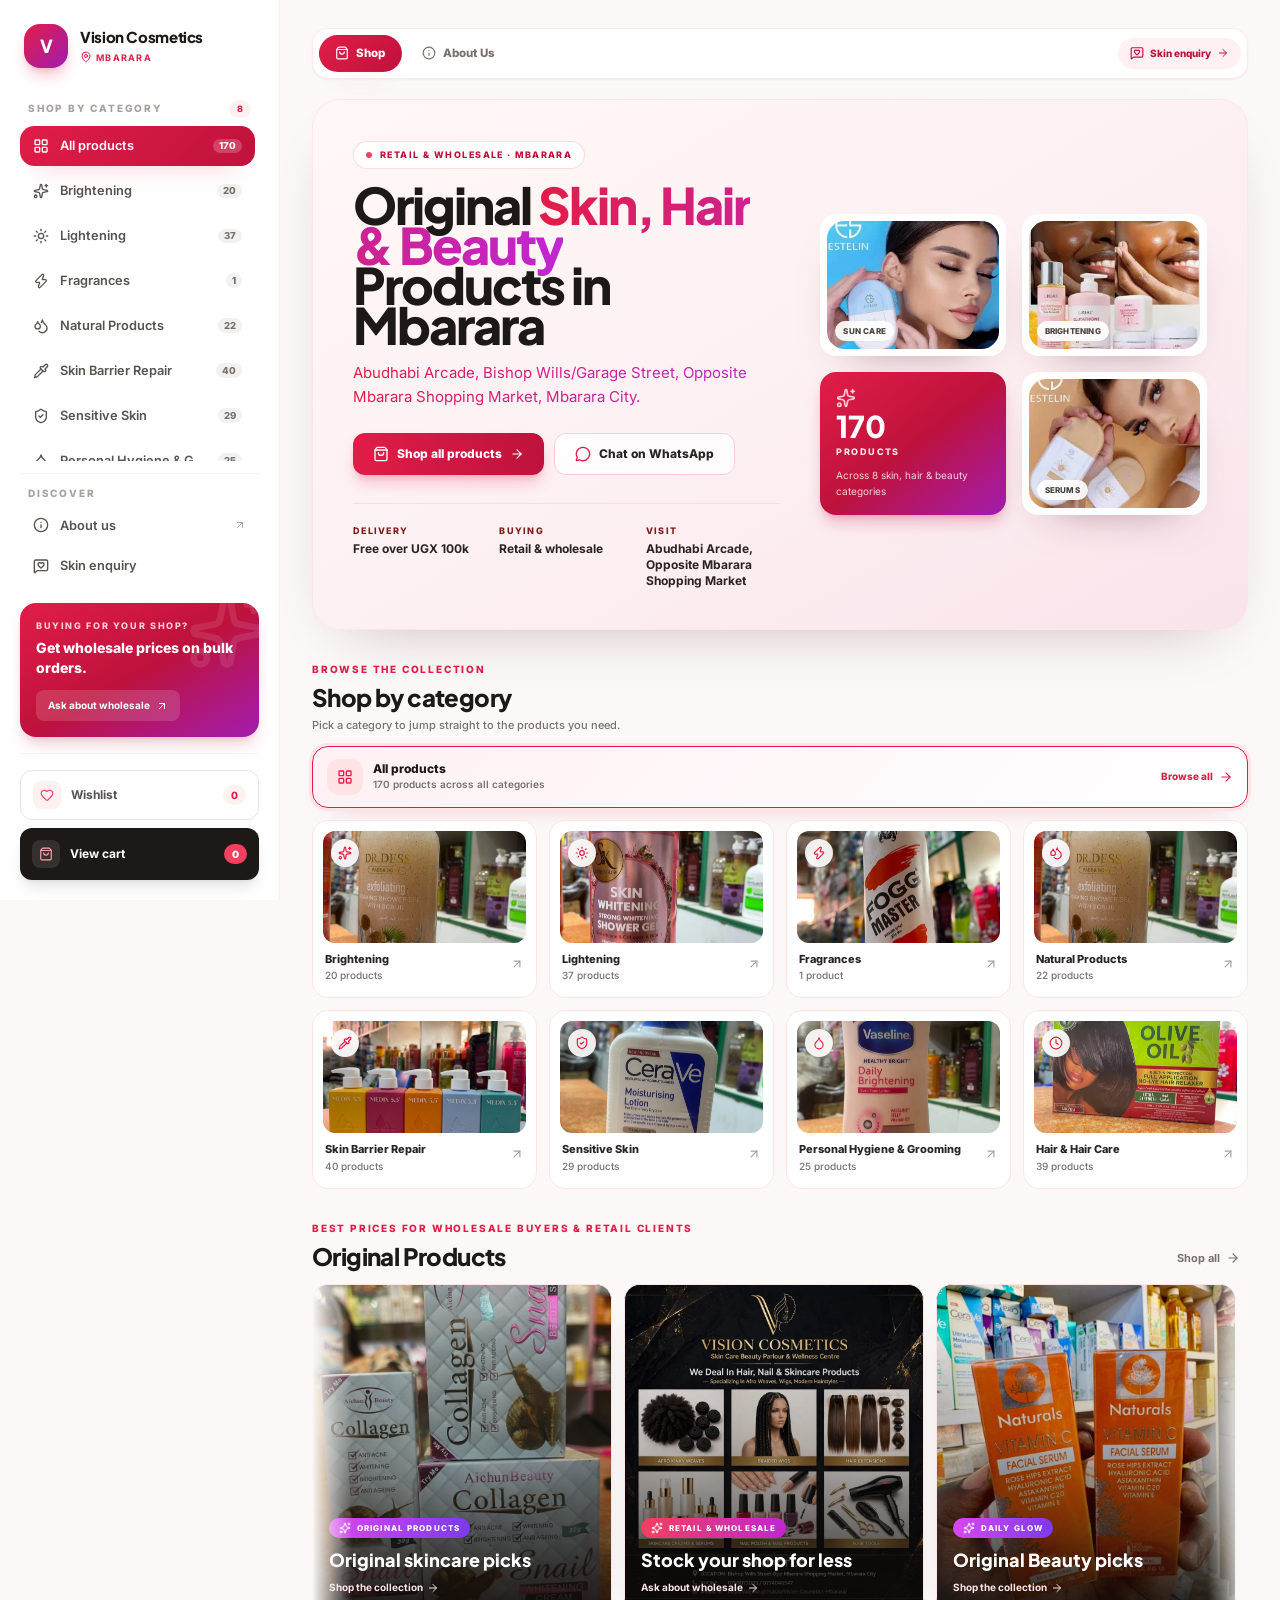
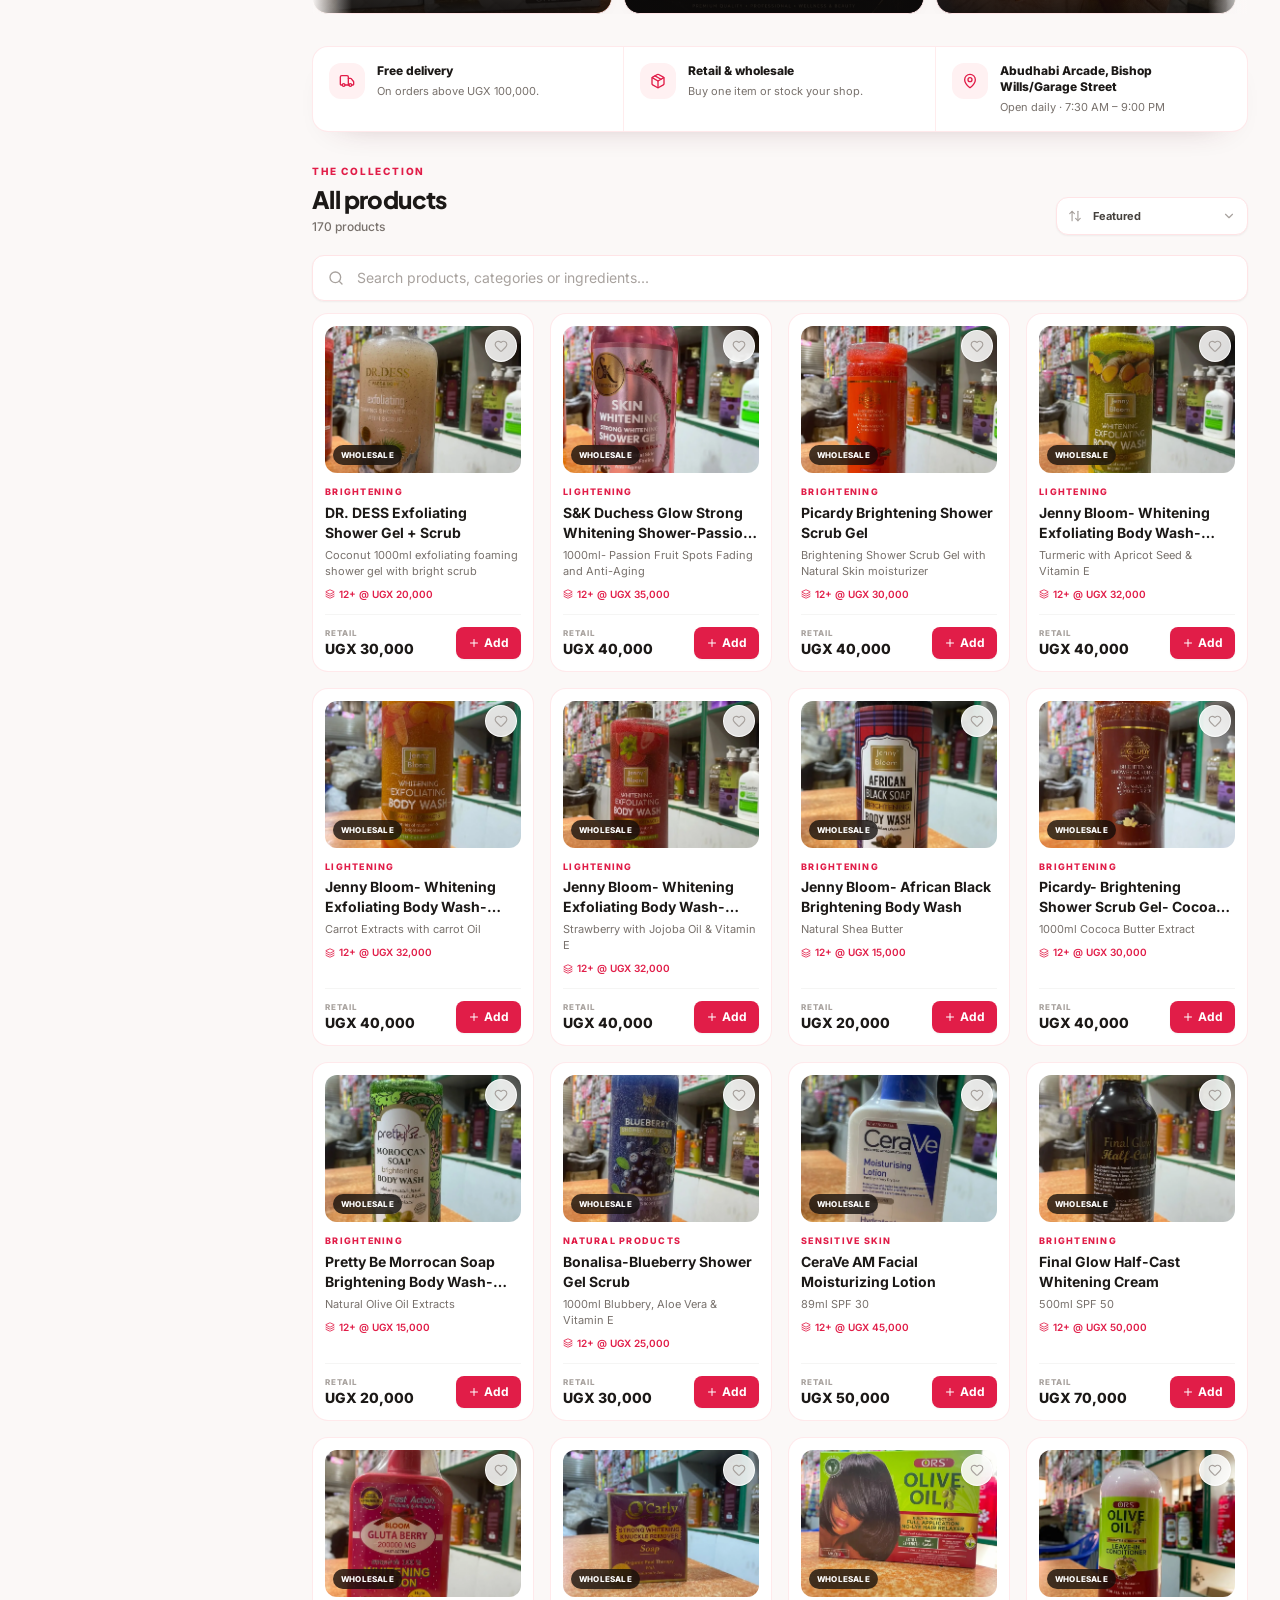
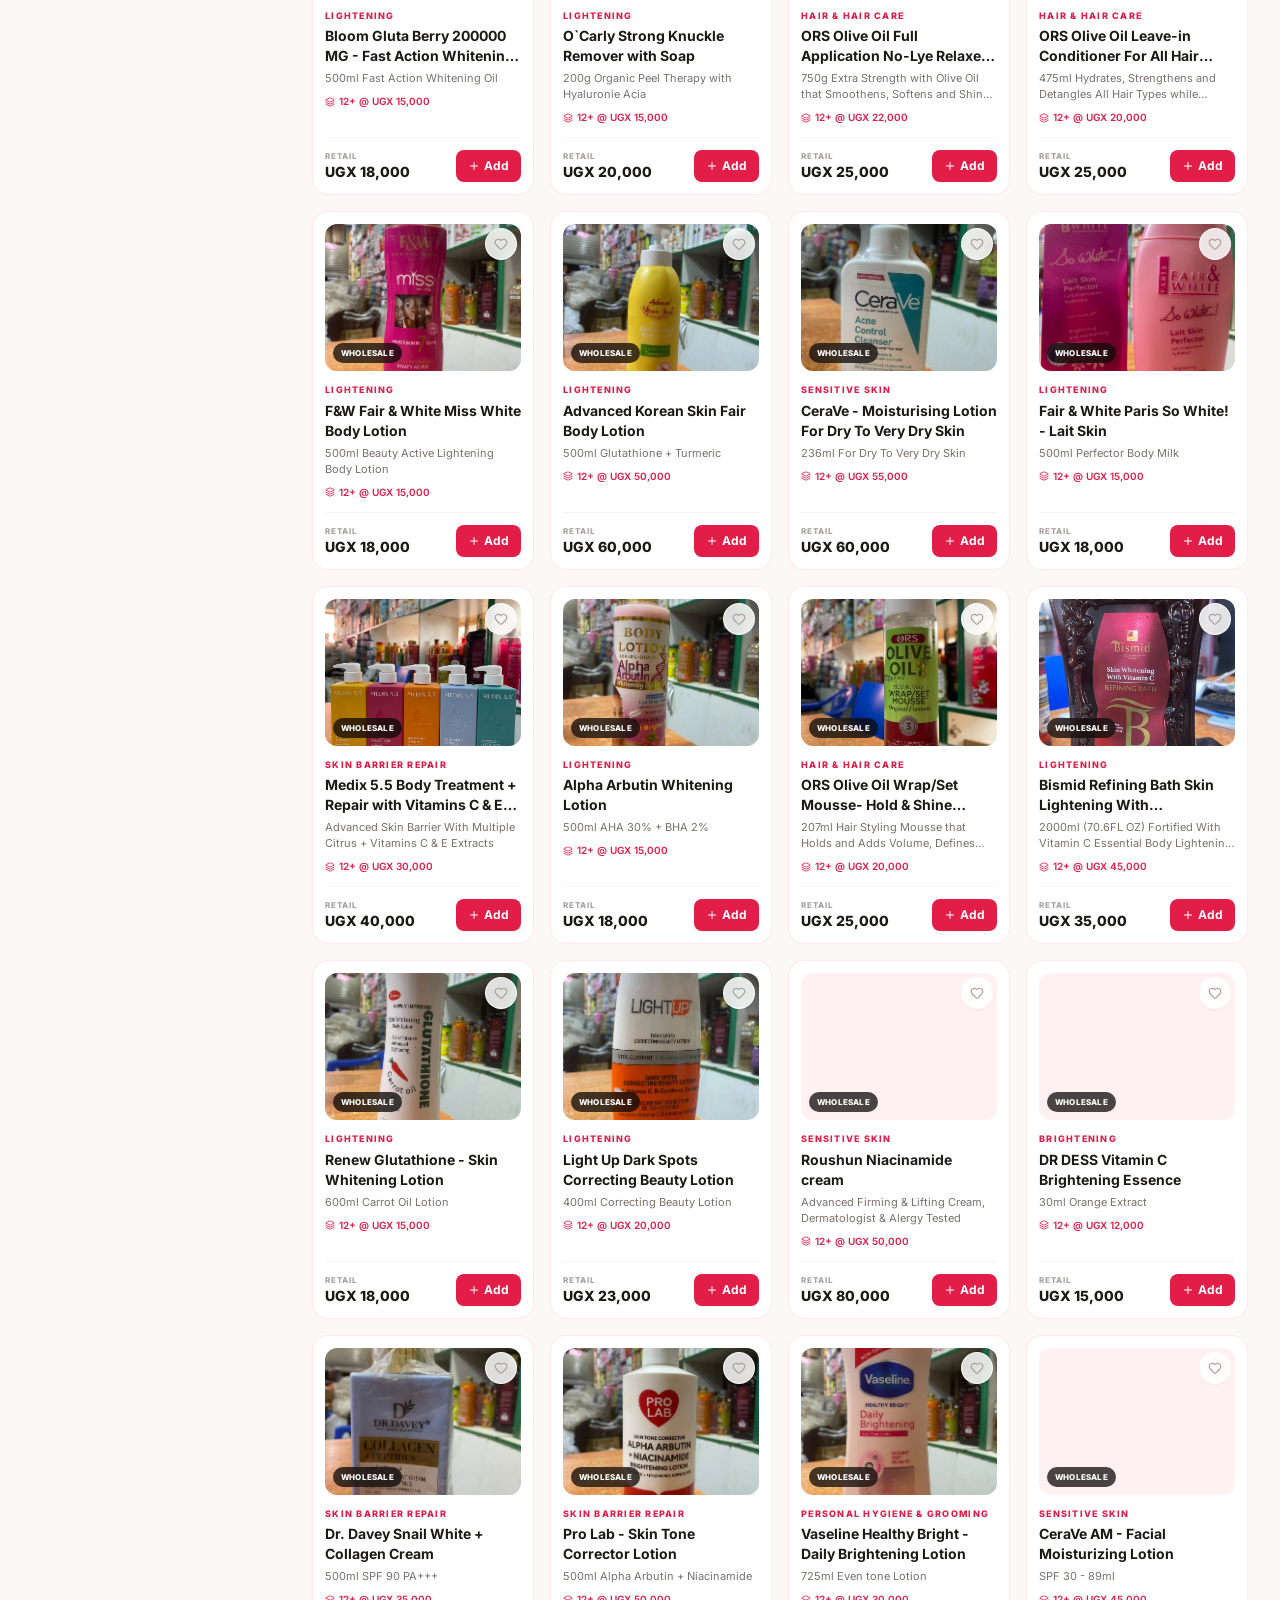
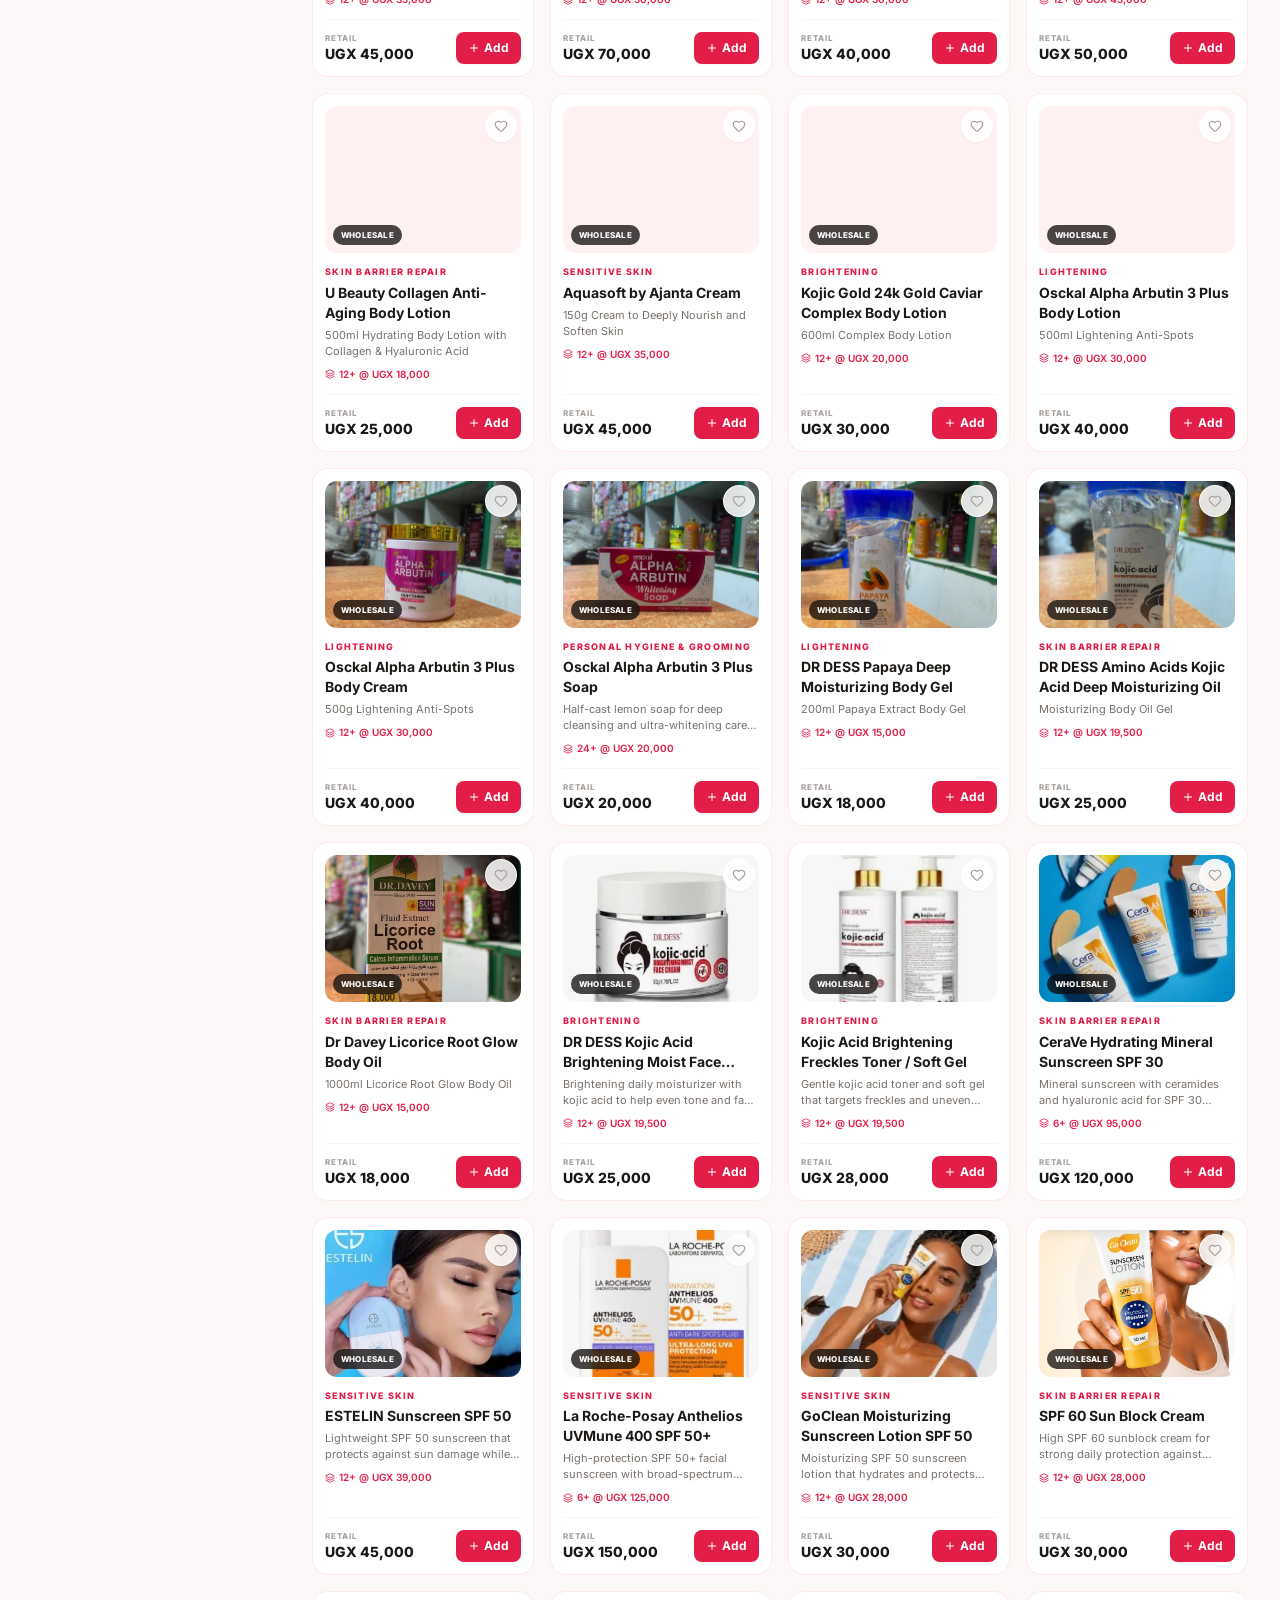
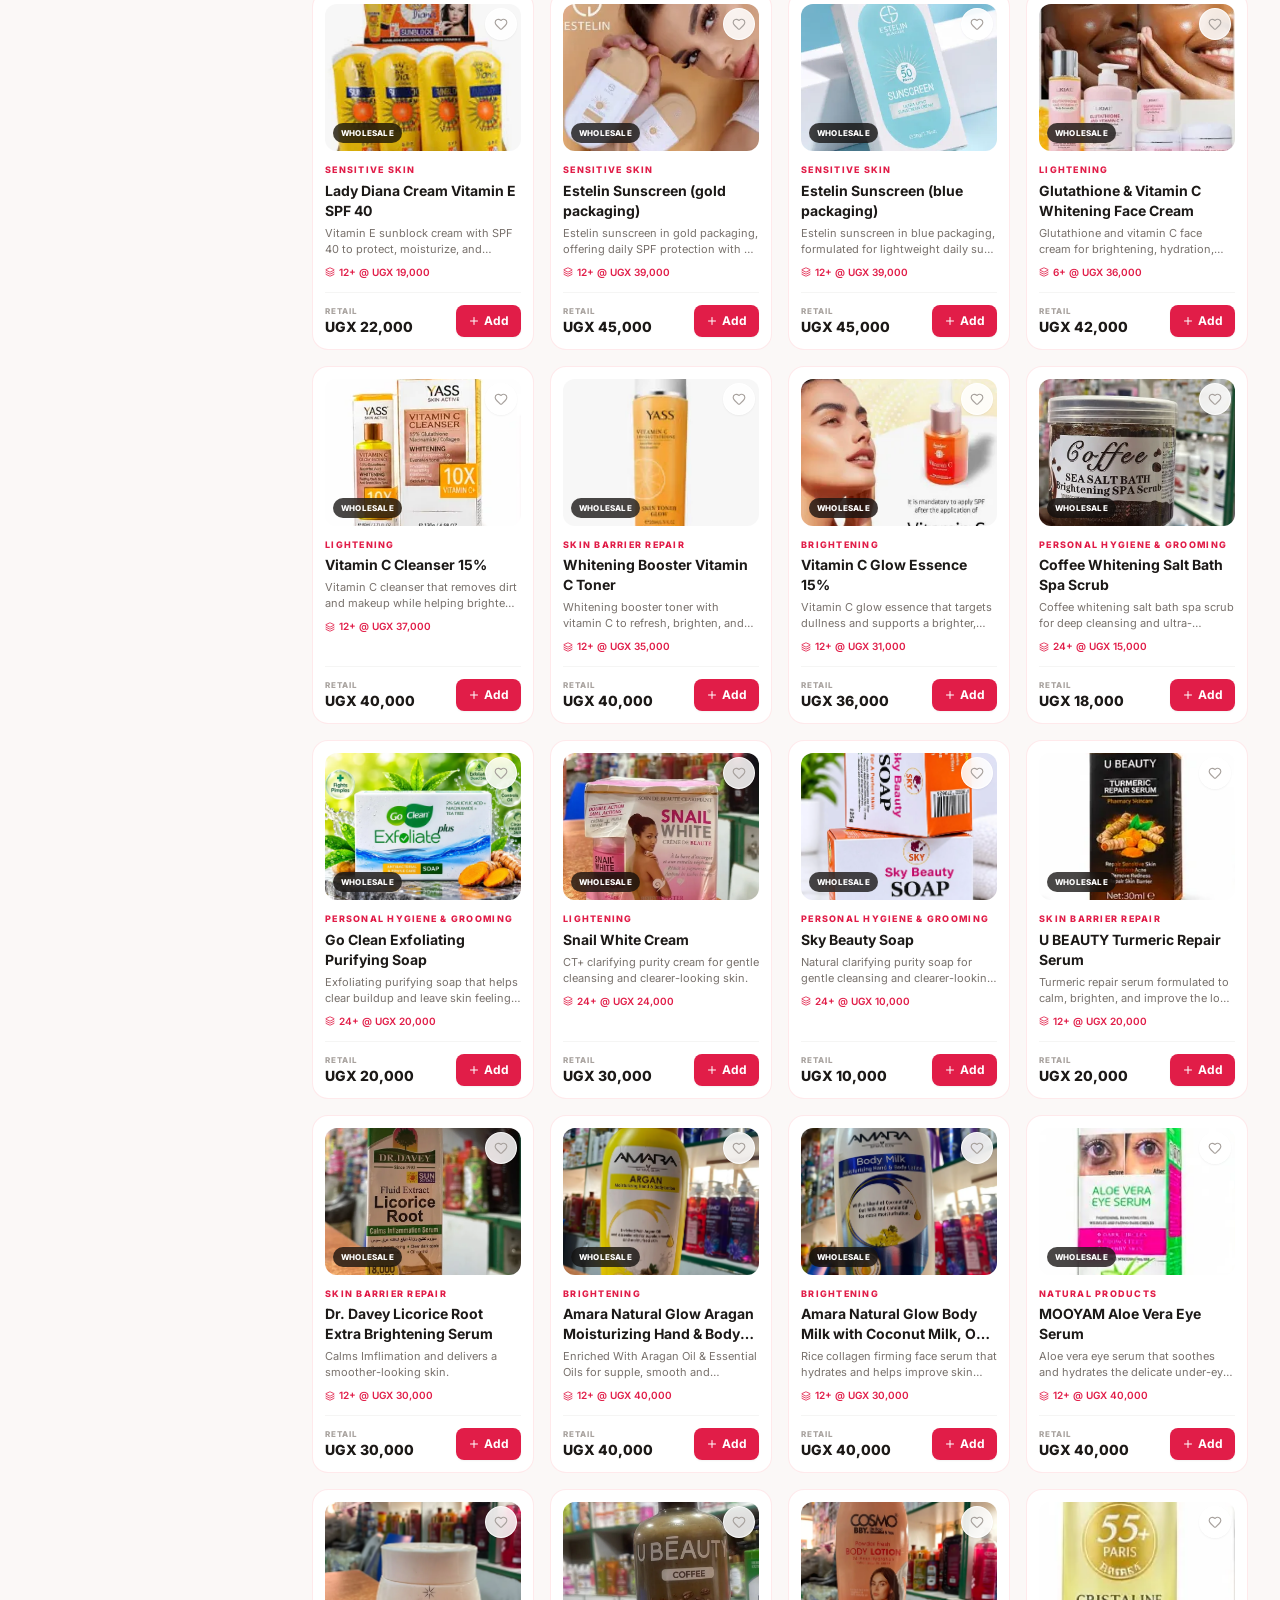
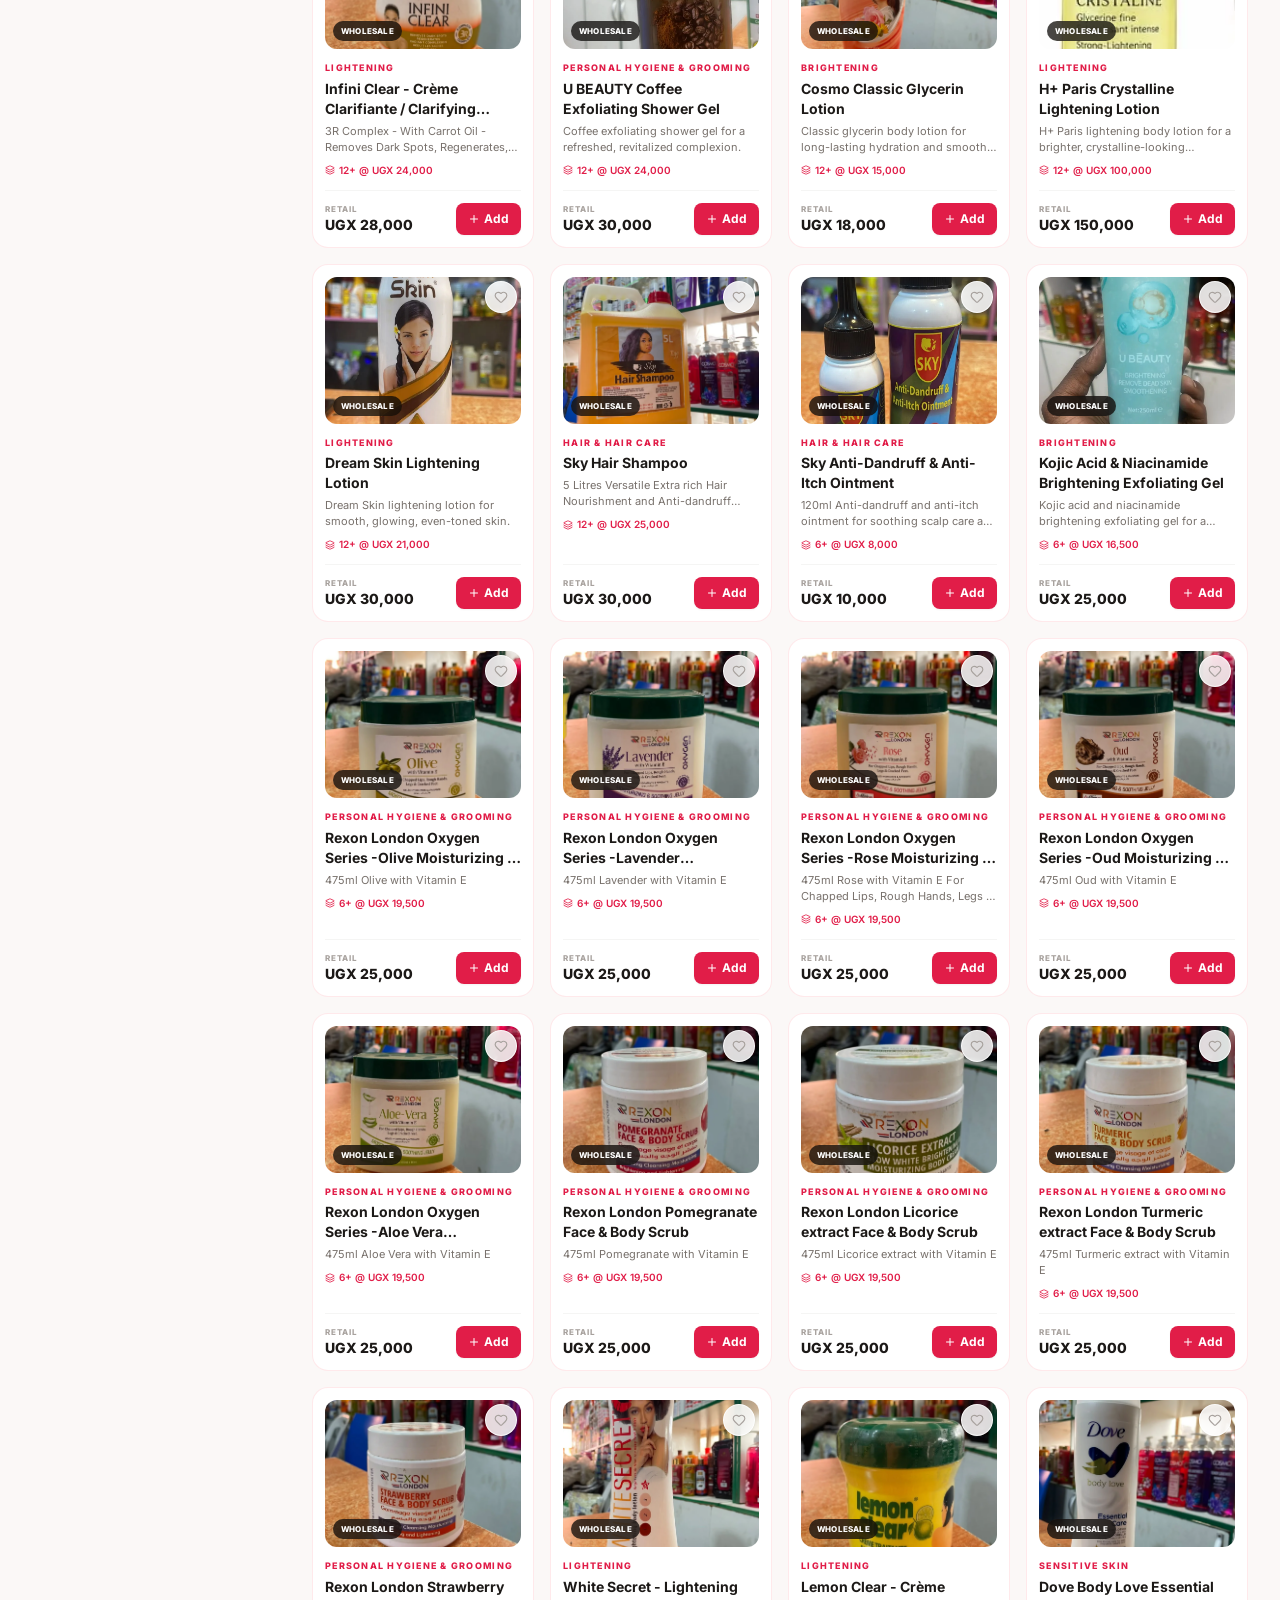
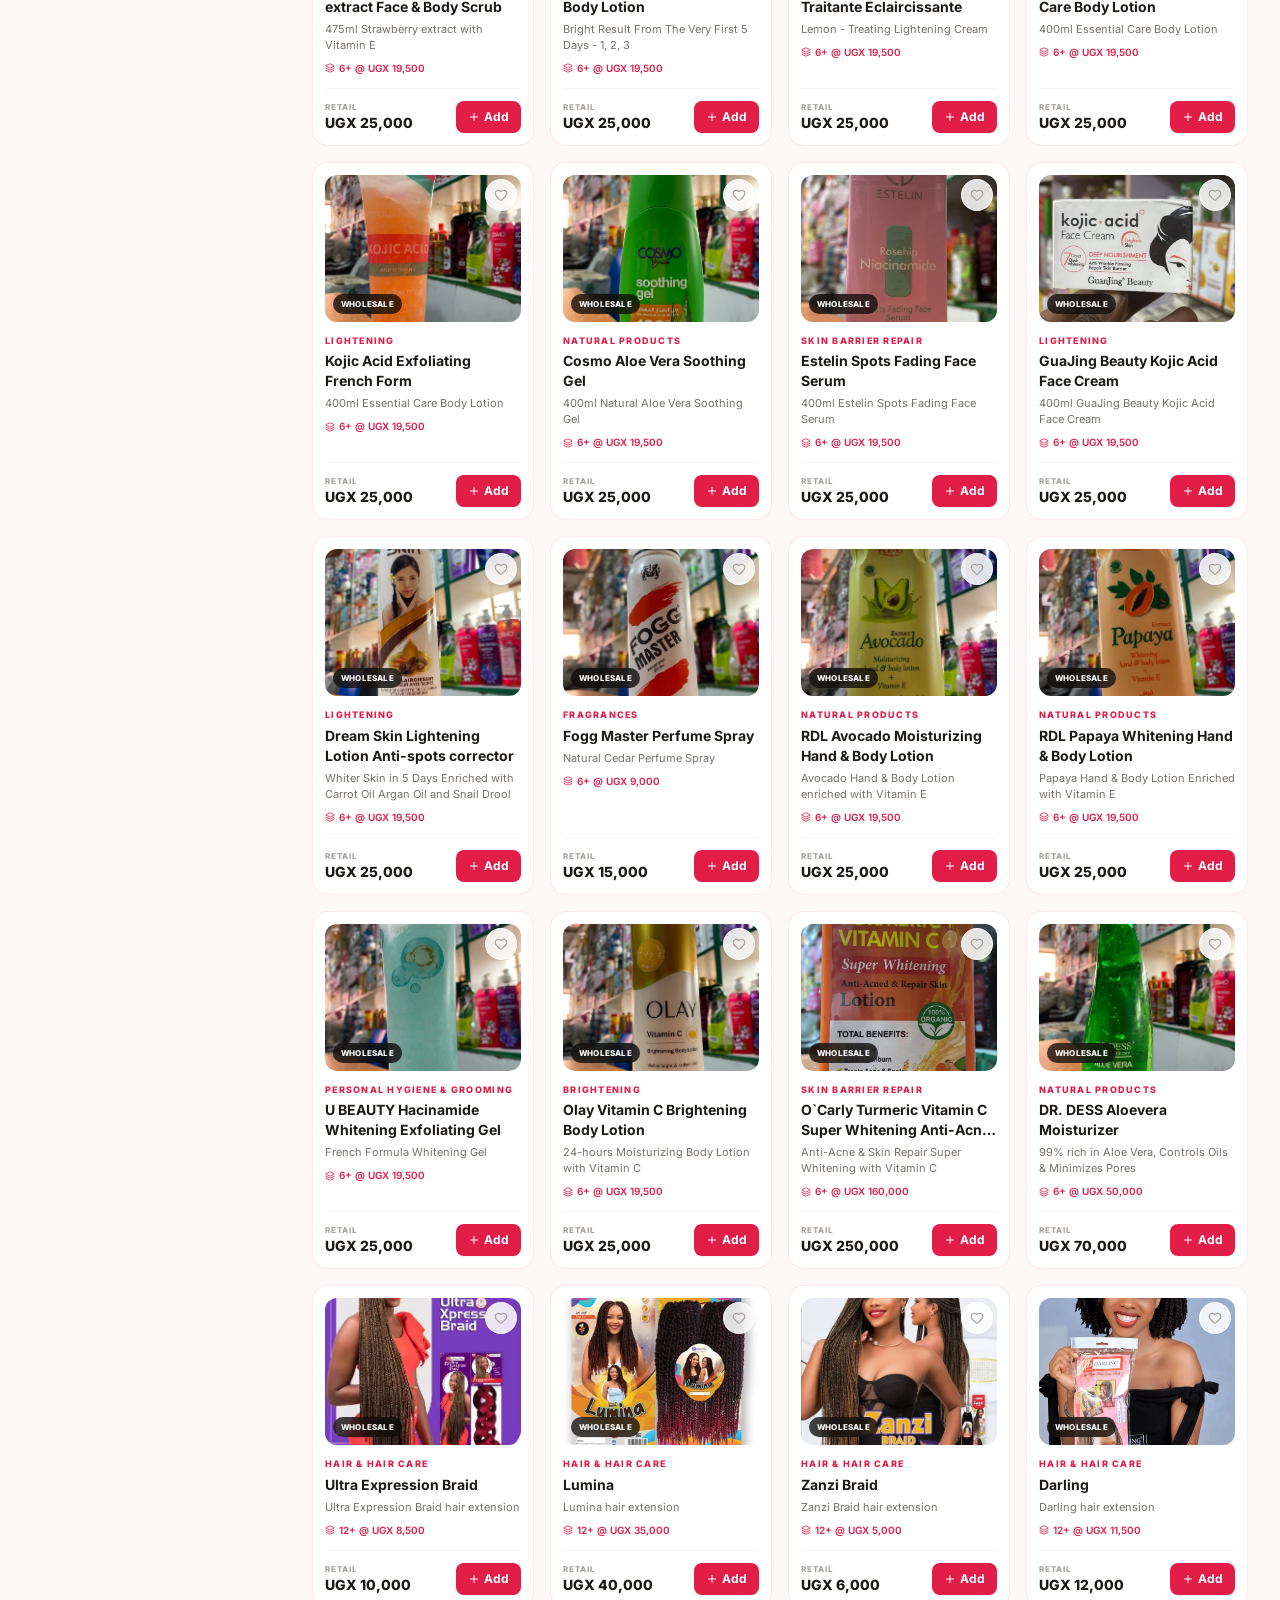
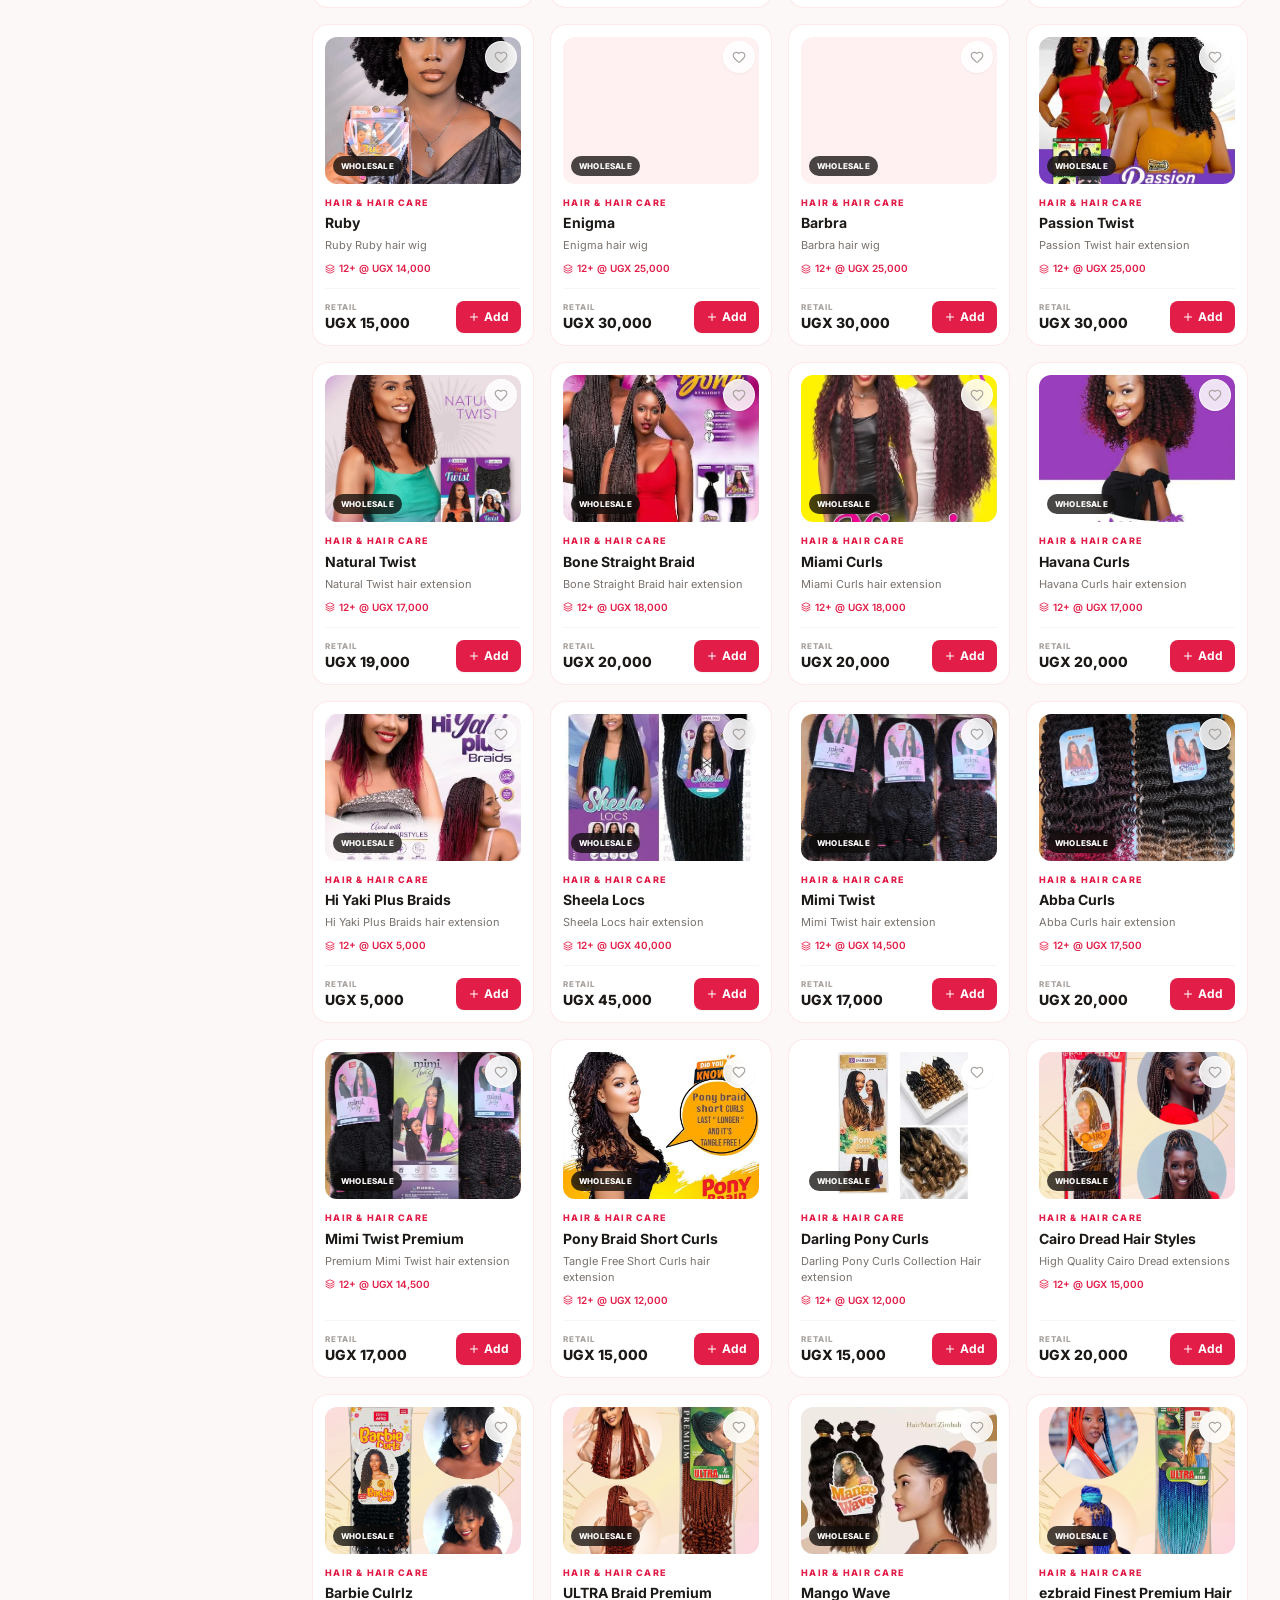
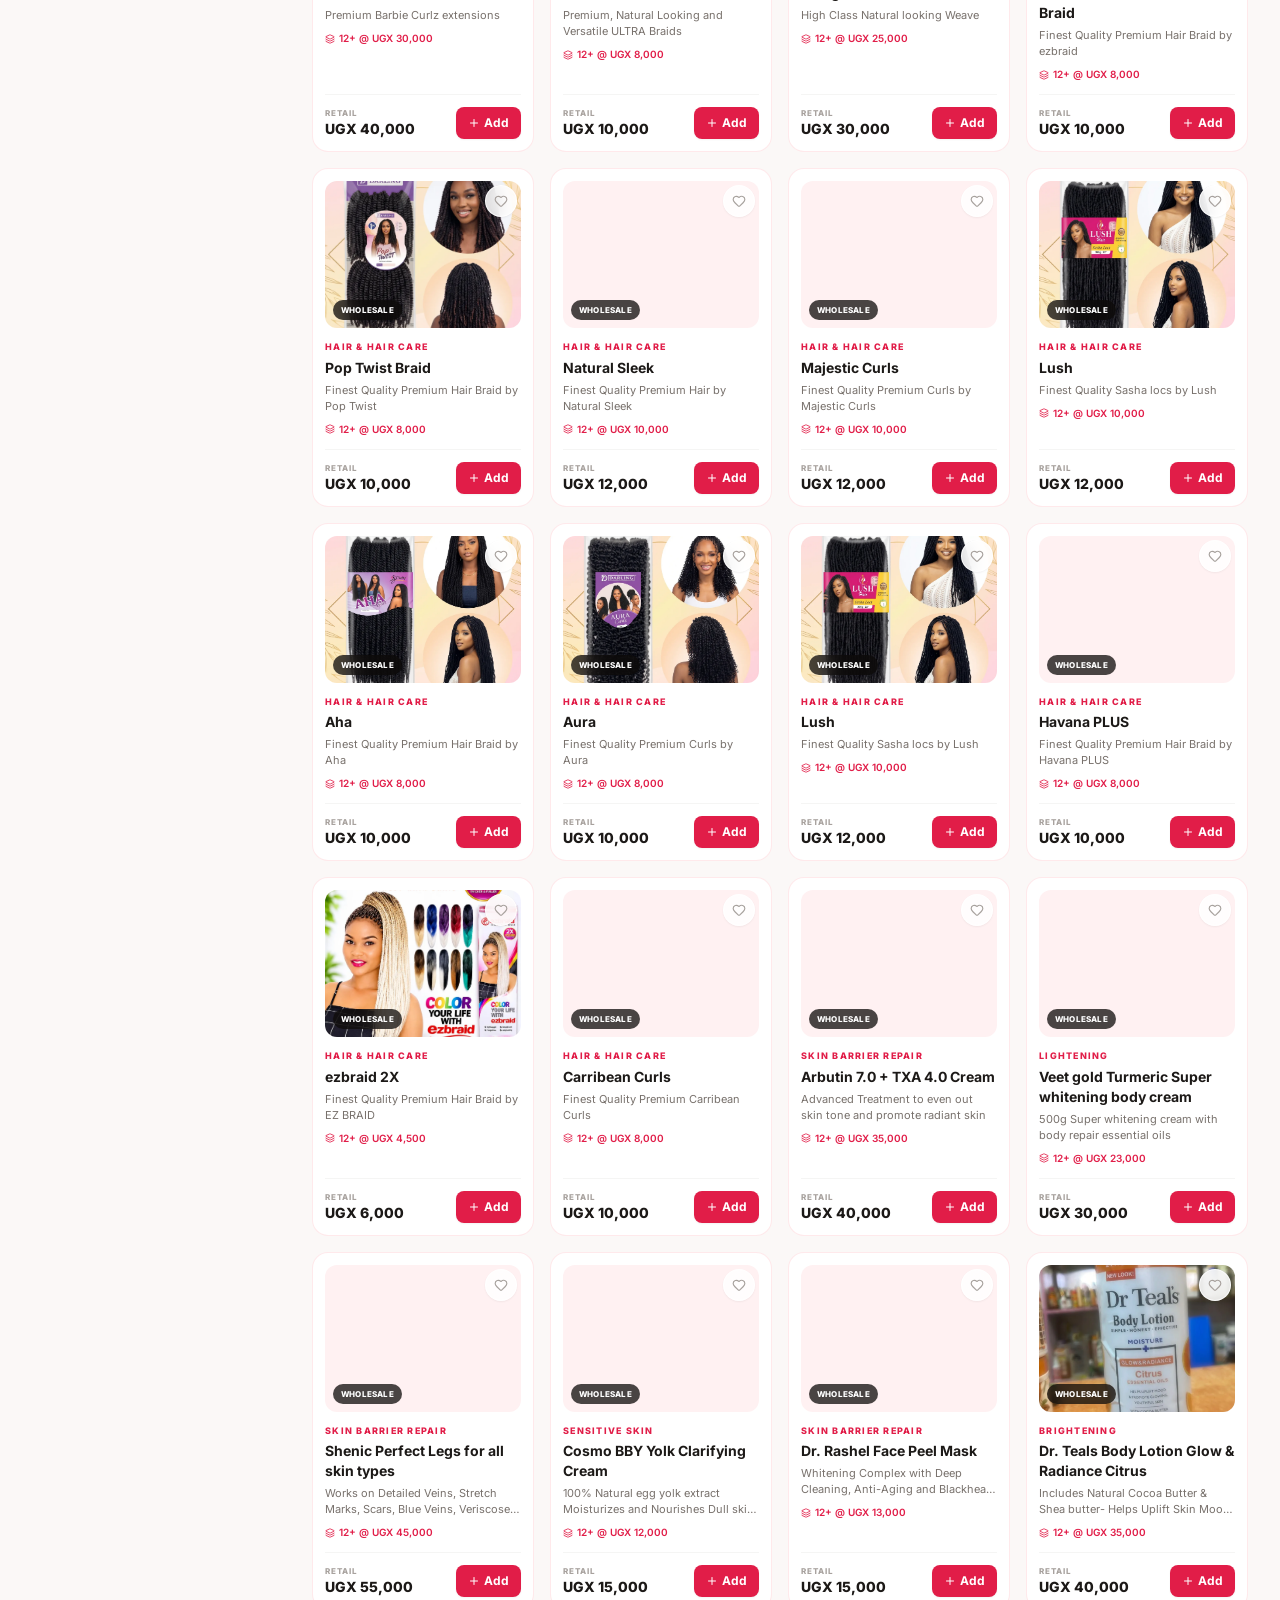
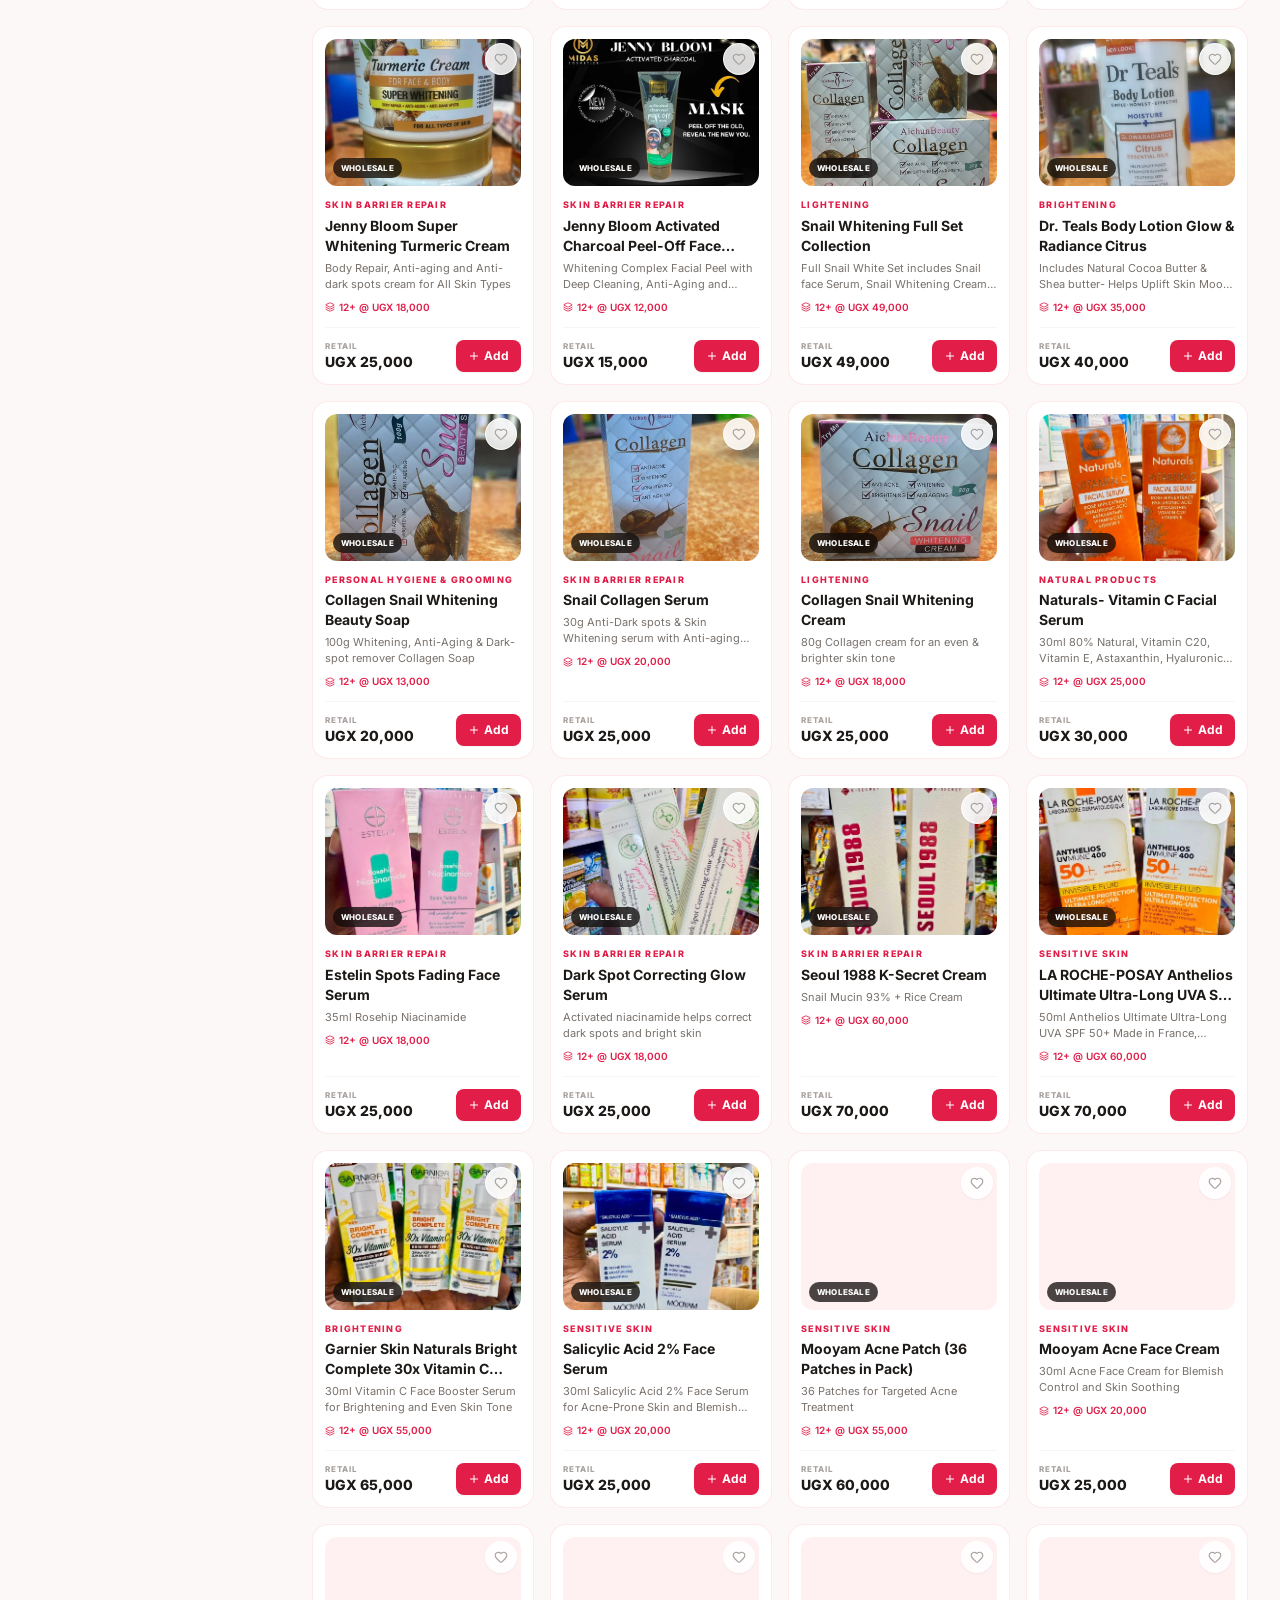
==== commit 378f5f1d: "Add files via upload" ====
--- a/index.html
+++ b/index.html
@@ -242,10 +242,21 @@
   .choice-pill:has(input:checked) { border-color: #fda4af; background: #fff1f2; color: #be123c; }
   .choice-pill .form-check { width: .95rem; height: .95rem; margin-top: 0; }
   .honeypot { position: absolute !important; left: -9999px !important; width: 1px !important; height: 1px !important; overflow: hidden !important; opacity: 0 !important; pointer-events: none !important; }
+  textarea.form-control { min-height: 5.25rem; resize: vertical; }
+  .resource-card { transition: transform .25s ease, box-shadow .25s ease, border-color .25s ease; }
+  .resource-card:hover { transform: translateY(-2px); box-shadow: 0 18px 35px -28px rgba(88,28,45,.55); border-color: #fda4af; }
+  .resource-icon { display: grid; place-items: center; width: 2.25rem; height: 2.25rem; flex-shrink: 0; border-radius: .75rem; background: #fff1f2; color: #e11d48; }
+  .ingredient-chip { display: inline-flex; align-items: center; border-radius: 999px; border: 1px solid #fecdd3; background: #fff1f2; padding: .18rem .5rem; font-size: .625rem; font-weight: 800; line-height: 1.3; color: #be123c; }
+  .guide-poster { overflow: hidden; border-radius: 1.25rem; border: 1px solid #fecdd3; background: #fff; }
+  .guide-poster img { display: block; width: 100%; height: auto; transition: transform .5s cubic-bezier(.16,1,.3,1); }
+  .guide-poster:hover img { transform: scale(1.02); }
+  .resource-guide { scroll-margin-top: 5.5rem; }
+  @media (min-width: 768px) { .resource-guide { scroll-margin-top: 1.5rem; } }
   @media (prefers-reduced-motion: reduce) {
     html { scroll-behavior: auto; }
     .fade-in, .toast-in, .app-modal [role="dialog"], .toast-progress { animation: none; }
     .product-card, .category-card, .cat-tile, .cat-all, .product-card .product-image img { transition: none; }
+    .resource-card, .guide-poster img { transition: none; }
     .img-shell > img, .img-spinner { transition: none; }
     .img-spinner::after { animation: none; }
     .carousel-track { animation: none; }
@@ -554,10 +565,10 @@
           <div class="relative z-10 grid items-center gap-8 lg:grid-cols-[1.08fr_.92fr] lg:gap-10">
             <div class="min-w-0">
               <div class="mb-4 inline-flex items-center gap-2 rounded-full border border-rose-200/70 bg-white/80 px-3 py-1.5 text-[9px] font-extrabold uppercase tracking-[0.16em] text-rose-700 backdrop-blur">
-                <span class="h-1.5 w-1.5 rounded-full bg-rose-500"></span> About Vision Cosmetics
+                <span class="h-1.5 w-1.5 rounded-full bg-rose-500"></span> About &amp; skin care resources
               </div>
               <h2 class="font-display text-[2rem] font-extrabold leading-[1.05] tracking-[-0.04em] text-stone-900 sm:text-4xl lg:text-[2.85rem]">Creating a <span class="bg-gradient-to-r from-rose-600 to-fuchsia-600 bg-clip-text text-transparent">beautiful world.</span></h2>
-              <p class="mt-4 max-w-xl text-sm leading-6 text-stone-600 sm:text-[15px]">Vision Cosmetics is a Mbarara-based manufacturer, retailer and wholesale distributor of skin, facial, hair and nail care brands. Find us at Abudhabi Arcade, Bishop Wills/Garage Street, opposite Mbarara Shopping Market. We combine research-led formulations with practical in-store guidance so every customer can make confident choices for their skin.</p>
+              <p class="mt-4 max-w-xl text-sm leading-6 text-stone-600 sm:text-[15px]">Vision Cosmetics is a Mbarara-based manufacturer, retailer and wholesale distributor of skin, facial, hair and nail care brands. Find us at Abudhabi Arcade, Bishop Wills/Garage Street, opposite Mbarara Shopping Market. Explore our skin care resource center to compare brightening ingredients, understand acids and learn which serums can be layered together before you buy.</p>
               <div class="mt-6 flex flex-col gap-2.5 sm:flex-row sm:flex-wrap">
                 <button type="button" data-view-link="enquiry" class="inline-flex items-center justify-center gap-2 rounded-xl bg-gradient-to-r from-rose-600 to-rose-700 px-5 py-3 text-xs font-extrabold text-white shadow-lg shadow-rose-600/25 transition hover:from-rose-700 hover:to-rose-800 active:scale-[0.99]">
                   <i data-lucide="message-square-heart" class="h-4 w-4"></i> Start a skin enquiry
@@ -611,6 +622,153 @@
             </div>
           </div>
         </section>
+
+        <section id="resources" class="resource-guide mb-6 lg:mb-8" aria-labelledby="resources-title">
+          <div class="mb-4 flex flex-wrap items-end justify-between gap-3">
+            <div class="min-w-0">
+              <p class="text-[10px] font-extrabold uppercase tracking-[0.18em] text-rose-600">Skin care resource center</p>
+              <h2 id="resources-title" class="mt-1 font-display text-2xl font-extrabold tracking-tight text-stone-900 sm:text-3xl">Learn the ingredients before you buy.</h2>
+              <p class="mt-1 max-w-2xl text-xs leading-5 text-stone-500">Three practical guides from our team: match brightening ingredients to your concern, understand what each acid does, and know which serums can be layered safely.</p>
+            </div>
+            <span class="rounded-full border border-rose-100 bg-rose-50/70 px-2.5 py-1 text-[9px] font-extrabold uppercase tracking-[0.12em] text-rose-700">Free · Always available</span>
+          </div>
+
+          <div class="grid gap-3 sm:grid-cols-2 lg:grid-cols-3">
+            <a href="#guide-brightening" class="resource-card group flex h-full flex-col rounded-2xl border border-rose-100/80 bg-white p-4 shadow-card focus-ring">
+              <div class="flex items-start justify-between gap-3">
+                <span class="resource-icon"><i data-lucide="sparkles" class="h-4 w-4"></i></span>
+                <span id="brightening-count" class="text-[9px] font-extrabold uppercase tracking-[0.12em] text-rose-600">8 concerns</span>
+              </div>
+              <p class="mt-3 font-display text-sm font-extrabold text-stone-900">Brightening ingredients guide</p>
+              <p class="mt-1 text-[11px] leading-5 text-stone-500">Match dark spots, dullness and uneven tone to the right ingredient.</p>
+              <span class="mt-3 inline-flex items-center gap-1 text-[10px] font-extrabold text-rose-600">Explore guide <i data-lucide="arrow-right" class="h-3 w-3"></i></span>
+            </a>
+            <a href="#guide-acids" class="resource-card group flex h-full flex-col rounded-2xl border border-rose-100/80 bg-white p-4 shadow-card focus-ring">
+              <div class="flex items-start justify-between gap-3">
+                <span class="resource-icon"><i data-lucide="flask-conical" class="h-4 w-4"></i></span>
+                <span id="acid-count" class="text-[9px] font-extrabold uppercase tracking-[0.12em] text-rose-600">5 acids</span>
+              </div>
+              <p class="mt-3 font-display text-sm font-extrabold text-stone-900">Acid cheat sheet</p>
+              <p class="mt-1 text-[11px] leading-5 text-stone-500">Know what each acid targets, who it suits and how to use it.</p>
+              <span class="mt-3 inline-flex items-center gap-1 text-[10px] font-extrabold text-rose-600">Explore guide <i data-lucide="arrow-right" class="h-3 w-3"></i></span>
+            </a>
+            <a href="#guide-mixing" class="resource-card group flex h-full flex-col rounded-2xl border border-rose-100/80 bg-white p-4 shadow-card focus-ring">
+              <div class="flex items-start justify-between gap-3">
+                <span class="resource-icon"><i data-lucide="pipette" class="h-4 w-4"></i></span>
+                <span id="mixing-count" class="text-[9px] font-extrabold uppercase tracking-[0.12em] text-rose-600">6 pairings</span>
+              </div>
+              <p class="mt-3 font-display text-sm font-extrabold text-stone-900">Serum mixing guide</p>
+              <p class="mt-1 text-[11px] leading-5 text-stone-500">See which serums can be layered together and which to keep apart.</p>
+              <span class="mt-3 inline-flex items-center gap-1 text-[10px] font-extrabold text-rose-600">Explore guide <i data-lucide="arrow-right" class="h-3 w-3"></i></span>
+            </a>
+          </div>
+        </section>
+
+        <article id="guide-brightening" class="resource-guide mb-6 overflow-hidden rounded-[1.5rem] border border-rose-100/80 bg-white p-5 shadow-card sm:p-6 lg:mb-8" aria-labelledby="guide-brightening-title">
+          <div class="grid gap-5 lg:grid-cols-2 lg:items-center">
+            <div class="guide-poster order-2 lg:order-1">
+              <a href="brightenigGuide.jpg" target="_blank" rel="noopener" aria-label="Open the full brightening ingredients guide graphic">
+                <img src="brightenigGuide.jpg" alt="Brightening ingredients guide matching skin concerns to recommended ingredients" width="1219" height="1280" loading="lazy" decoding="async">
+              </a>
+            </div>
+            <div class="order-1 min-w-0 lg:order-2">
+              <p class="text-[9px] font-extrabold uppercase tracking-[0.18em] text-rose-600">Guide 01 · Brightening</p>
+              <h3 id="guide-brightening-title" class="mt-1 font-display text-xl font-extrabold tracking-tight text-stone-900 sm:text-2xl">Find the right brightener for your concern.</h3>
+              <p class="mt-2 text-xs leading-5 text-stone-600">Start with the concern you see in the mirror, not the ingredient name. Each card below pairs a common concern with the ingredient our team would reach for first.</p>
+              <ul class="mt-4 space-y-2 text-[11px] leading-5 text-stone-600">
+                <li class="flex items-start gap-2"><i data-lucide="check" class="mt-0.5 h-3.5 w-3.5 shrink-0 text-rose-500"></i> Dark spots and post-acne marks need targeted fading ingredients.</li>
+                <li class="flex items-start gap-2"><i data-lucide="check" class="mt-0.5 h-3.5 w-3.5 shrink-0 text-rose-500"></i> Sensitive skin can still brighten with gentler options.</li>
+                <li class="flex items-start gap-2"><i data-lucide="check" class="mt-0.5 h-3.5 w-3.5 shrink-0 text-rose-500"></i> Daily sunscreen is essential while using any brightening routine.</li>
+              </ul>
+              <div class="mt-4 flex flex-wrap items-center gap-2">
+                <a href="brightenigGuide.jpg" download="brightening-ingredients-guide.jpg" class="inline-flex items-center gap-1.5 rounded-xl border border-rose-200 bg-white px-3.5 py-2.5 text-[11px] font-bold text-rose-700 transition hover:bg-rose-50">
+                  <i data-lucide="download" class="h-3.5 w-3.5"></i> Download graphic
+                </a>
+                <button type="button" data-view-link="enquiry" class="inline-flex items-center gap-1.5 rounded-xl bg-gradient-to-r from-rose-600 to-rose-700 px-3.5 py-2.5 text-[11px] font-extrabold text-white transition hover:from-rose-700 hover:to-rose-800">
+                  <i data-lucide="message-square-heart" class="h-3.5 w-3.5"></i> Get a routine
+                </button>
+              </div>
+            </div>
+          </div>
+          <div id="brightening-guide-grid" class="mt-5 grid gap-3 sm:grid-cols-2 lg:grid-cols-4"></div>
+        </article>
+
+        <article id="guide-acids" class="resource-guide mb-6 overflow-hidden rounded-[1.5rem] border border-rose-100/80 bg-white p-5 shadow-card sm:p-6 lg:mb-8" aria-labelledby="guide-acids-title">
+          <div class="grid gap-5 lg:grid-cols-2 lg:items-center">
+            <div class="order-1 min-w-0">
+              <p class="text-[9px] font-extrabold uppercase tracking-[0.18em] text-rose-600">Guide 02 · Acids</p>
+              <h3 id="guide-acids-title" class="mt-1 font-display text-xl font-extrabold tracking-tight text-stone-900 sm:text-2xl">Know what each acid is for.</h3>
+              <p class="mt-2 text-xs leading-5 text-stone-600">Acids are not one-size-fits-all. Use this cheat sheet to understand the job of each one, then introduce only one new acid at a time and always follow with sunscreen.</p>
+              <ul class="mt-4 space-y-2 text-[11px] leading-5 text-stone-600">
+                <li class="flex items-start gap-2"><i data-lucide="check" class="mt-0.5 h-3.5 w-3.5 shrink-0 text-rose-500"></i> Match the acid to your main concern and skin type.</li>
+                <li class="flex items-start gap-2"><i data-lucide="check" class="mt-0.5 h-3.5 w-3.5 shrink-0 text-rose-500"></i> Start slowly and avoid stacking strong acids.</li>
+                <li class="flex items-start gap-2"><i data-lucide="check" class="mt-0.5 h-3.5 w-3.5 shrink-0 text-rose-500"></i> Pause if your skin stings, peels or feels tight.</li>
+              </ul>
+              <div class="mt-4 flex flex-wrap items-center gap-2">
+                <a href="acidCheetSheet.jpg" download="acid-cheat-sheet.jpg" class="inline-flex items-center gap-1.5 rounded-xl border border-rose-200 bg-white px-3.5 py-2.5 text-[11px] font-bold text-rose-700 transition hover:bg-rose-50">
+                  <i data-lucide="download" class="h-3.5 w-3.5"></i> Download graphic
+                </a>
+                <a href="https://wa.me/256774046547?text=Hello%20Vision%20Cosmetics%2C%20I%20would%20like%20help%20choosing%20the%20right%20acid%20for%20my%20skin." target="_blank" rel="noopener" class="inline-flex items-center gap-1.5 rounded-xl bg-stone-900 px-3.5 py-2.5 text-[11px] font-extrabold text-white transition hover:bg-stone-800">
+                  <i data-lucide="message-circle" class="h-3.5 w-3.5"></i> Ask us
+                </a>
+              </div>
+            </div>
+            <div class="guide-poster order-2">
+              <a href="acidCheetSheet.jpg" target="_blank" rel="noopener" aria-label="Open the full acid cheat sheet graphic">
+                <img src="acidCheetSheet.jpg" alt="Acid cheat sheet showing what each skin acid does and who it suits" width="1170" height="1280" loading="lazy" decoding="async">
+              </a>
+            </div>
+          </div>
+          <div id="acid-guide-grid" class="mt-5 grid gap-3 sm:grid-cols-2 lg:grid-cols-3"></div>
+        </article>
+
+        <article id="guide-mixing" class="resource-guide mb-6 overflow-hidden rounded-[1.5rem] border border-rose-100/80 bg-white p-5 shadow-card sm:p-6 lg:mb-8" aria-labelledby="guide-mixing-title">
+          <div class="grid gap-5 lg:grid-cols-2 lg:items-center">
+            <div class="guide-poster order-2 lg:order-1">
+              <a href="serumMixingGuide.jpg" target="_blank" rel="noopener" aria-label="Open the full serum mixing guide graphic">
+                <img src="serumMixingGuide.jpg" alt="Serum mixing guide showing safe and unsafe serum combinations" width="1254" height="1254" loading="lazy" decoding="async">
+              </a>
+            </div>
+            <div class="order-1 min-w-0 lg:order-2">
+              <p class="text-[9px] font-extrabold uppercase tracking-[0.18em] text-rose-600">Guide 03 · Mixing</p>
+              <h3 id="guide-mixing-title" class="mt-1 font-display text-xl font-extrabold tracking-tight text-stone-900 sm:text-2xl">Layer serums the safe way.</h3>
+              <p class="mt-2 text-xs leading-5 text-stone-600">Not every serum belongs in the same routine. Use this guide to see which pairs work well together and which combinations can irritate or over-exfoliate your skin.</p>
+              <ul class="mt-4 space-y-2 text-[11px] leading-5 text-stone-600">
+                <li class="flex items-start gap-2"><i data-lucide="check" class="mt-0.5 h-3.5 w-3.5 shrink-0 text-emerald-500"></i> Apply thinner textures before thicker creams.</li>
+                <li class="flex items-start gap-2"><i data-lucide="check" class="mt-0.5 h-3.5 w-3.5 shrink-0 text-emerald-500"></i> Alternate strong actives between morning and evening.</li>
+                <li class="flex items-start gap-2"><i data-lucide="triangle-alert" class="mt-0.5 h-3.5 w-3.5 shrink-0 text-rose-500"></i> Never mix two exfoliating acids in one routine.</li>
+              </ul>
+              <div class="mt-4 flex flex-wrap items-center gap-2">
+                <a href="serumMixingGuide.jpg" download="serum-mixing-guide.jpg" class="inline-flex items-center gap-1.5 rounded-xl border border-rose-200 bg-white px-3.5 py-2.5 text-[11px] font-bold text-rose-700 transition hover:bg-rose-50">
+                  <i data-lucide="download" class="h-3.5 w-3.5"></i> Download graphic
+                </a>
+                <button type="button" data-view-link="enquiry" class="inline-flex items-center gap-1.5 rounded-xl bg-gradient-to-r from-rose-600 to-rose-700 px-3.5 py-2.5 text-[11px] font-extrabold text-white transition hover:from-rose-700 hover:to-rose-800">
+                  <i data-lucide="message-square-heart" class="h-3.5 w-3.5"></i> Build my routine
+                </button>
+              </div>
+            </div>
+          </div>
+          <div class="mt-5 grid gap-4 lg:grid-cols-2">
+            <div class="rounded-2xl border border-emerald-200 bg-emerald-50 p-4">
+              <div class="flex items-center justify-between gap-2">
+                <h4 class="flex items-center gap-2 font-display text-sm font-extrabold text-emerald-900"><i data-lucide="shield-check" class="h-4 w-4 text-emerald-600"></i> Safe to layer</h4>
+                <span id="serum-safe-count" class="rounded-full bg-white/80 px-2 py-0.5 text-[9px] font-extrabold uppercase tracking-[0.12em] text-emerald-700">3 pairs</span>
+              </div>
+              <div id="serum-mix-safe" class="mt-3 space-y-2"></div>
+            </div>
+            <div class="rounded-2xl border border-rose-200 bg-rose-50 p-4">
+              <div class="flex items-center justify-between gap-2">
+                <h4 class="flex items-center gap-2 font-display text-sm font-extrabold text-rose-800"><i data-lucide="triangle-alert" class="h-4 w-4 text-rose-600"></i> Keep them apart</h4>
+                <span id="serum-avoid-count" class="rounded-full bg-white/80 px-2 py-0.5 text-[9px] font-extrabold uppercase tracking-[0.12em] text-rose-700">3 pairs</span>
+              </div>
+              <div id="serum-mix-avoid" class="mt-3 space-y-2"></div>
+            </div>
+          </div>
+        </article>
+
+        <div class="mb-6 rounded-2xl border border-amber-200/80 bg-amber-50/80 p-4 lg:mb-8" role="note">
+          <p class="flex items-start gap-2 text-[11px] font-semibold leading-5 text-amber-900"><i data-lucide="triangle-alert" class="mt-0.5 h-4 w-4 shrink-0 text-amber-600"></i><span><strong>Please note:</strong> These guides are general product education, not a medical diagnosis. Patch test new products, introduce one active at a time, and speak to a dermatologist if you have persistent irritation, severe acne or a diagnosed skin condition.</span></p>
+        </div>
 
         <section class="mb-6 grid gap-3 lg:mb-8 lg:grid-cols-2" aria-labelledby="purpose-title">
           <h2 id="purpose-title" class="sr-only">Our vision and mission</h2>
@@ -773,8 +931,8 @@
             <div class="rounded-[1.5rem] border border-rose-100/80 bg-white p-5 shadow-card sm:p-6">
               <div class="flex flex-wrap items-start justify-between gap-2 border-b border-stone-100 pb-4">
                 <div>
-                  <h3 class="font-display text-base font-extrabold text-stone-900">Customer enquiry form</h3>
-                  <p class="mt-1 text-[11px] leading-5 text-stone-500">Start with the yes/no skin care questionnaire, then add your details. Fields marked <span class="font-bold text-rose-600">*</span> are required.</p>
+                  <h3 class="font-display text-base font-extrabold text-stone-900">Skin care assessment form</h3>
+                  <p class="mt-1 text-[11px] leading-5 text-stone-500">Complete the five short steps below so we can understand your skin and recommend the right products. Fields marked <span class="font-bold text-rose-600">*</span> are required.</p>
                 </div>
                 <span class="rounded-full bg-emerald-50 px-2.5 py-1 text-[9px] font-extrabold uppercase tracking-[0.12em] text-emerald-700">Sends via WhatsApp</span>
               </div>
@@ -785,11 +943,11 @@
                 <div class="flex items-start gap-3">
                   <span class="grid h-9 w-9 shrink-0 place-items-center rounded-full bg-emerald-600 text-white"><i data-lucide="check" class="h-4 w-4"></i></span>
                   <div class="min-w-0">
-                    <p class="text-sm font-extrabold text-emerald-900">Your enquiry is ready</p>
-                    <p class="mt-1 text-[11px] leading-5 text-emerald-800">WhatsApp should have opened with your details. If it did not, use the link below — then press send in WhatsApp to reach our team.</p>
+                    <p class="text-sm font-extrabold text-emerald-900">Your assessment is ready</p>
+                    <p class="mt-1 text-[11px] leading-5 text-emerald-800">WhatsApp should have opened with your answers. If it did not, use the link below — then press send in WhatsApp to reach our team.</p>
                     <div class="mt-3 flex flex-wrap items-center gap-2">
                       <a id="enquiry-success-link" href="https://wa.me/256774046547" target="_blank" rel="noopener" class="inline-flex items-center gap-1.5 rounded-lg bg-emerald-700 px-3 py-2 text-[10px] font-extrabold text-white transition hover:bg-emerald-800"><i data-lucide="message-circle" class="h-3.5 w-3.5"></i> Open WhatsApp</a>
-                      <button type="button" id="enquiry-success-reset" class="rounded-lg border border-emerald-300 px-3 py-2 text-[10px] font-bold text-emerald-800 transition hover:bg-emerald-100">Send another enquiry</button>
+                      <button type="button" id="enquiry-success-reset" class="rounded-lg border border-emerald-300 px-3 py-2 text-[10px] font-bold text-emerald-800 transition hover:bg-emerald-100">Start another assessment</button>
                     </div>
                   </div>
                 </div>
@@ -797,11 +955,80 @@
 
               <form id="enquiry-form" class="mt-5 space-y-6" novalidate>
                 <fieldset>
-                  <legend class="font-display text-sm font-extrabold text-stone-900">1. Skin care questionnaire</legend>
-                  <p class="mt-1 text-[11px] leading-5 text-stone-500">Please tick yes or no for every question. Fields marked <span class="font-bold text-rose-600">*</span> are required.</p>
+                  <legend class="font-display text-sm font-extrabold text-stone-900">1. Skin profile</legend>
+                  <p class="mt-1 text-[11px] leading-5 text-stone-500">Help us understand your skin before we recommend a routine. Fields marked <span class="font-bold text-rose-600">*</span> are required.</p>
+
+                  <div id="enq-skin-type-group" class="mt-4" role="radiogroup" aria-labelledby="enq-skin-type-label" aria-describedby="enq-skin-type-hint enq-skin-type-error" aria-required="true">
+                    <p id="enq-skin-type-label" class="text-xs font-bold leading-5 text-stone-800">How would you describe your skin type? <span class="text-rose-600">*</span></p>
+                    <p id="enq-skin-type-hint" class="mt-1 text-[10px] leading-4 text-stone-400">Choose the closest match if you are unsure.</p>
+                    <div class="mt-2 flex flex-wrap gap-2">
+                      <label class="choice-pill"><input type="radio" name="enq-skin-type" value="Oily" class="form-check"> <span>Oily</span></label>
+                      <label class="choice-pill"><input type="radio" name="enq-skin-type" value="Dry" class="form-check"> <span>Dry</span></label>
+                      <label class="choice-pill"><input type="radio" name="enq-skin-type" value="Combination" class="form-check"> <span>Combination</span></label>
+                      <label class="choice-pill"><input type="radio" name="enq-skin-type" value="Normal" class="form-check"> <span>Normal</span></label>
+                      <label class="choice-pill"><input type="radio" name="enq-skin-type" value="Sensitive" class="form-check"> <span>Sensitive</span></label>
+                      <label class="choice-pill"><input type="radio" name="enq-skin-type" value="Not sure" class="form-check"> <span>Not sure</span></label>
+                    </div>
+                    <p id="enq-skin-type-error" class="field-error" role="alert"></p>
+                  </div>
+
+                  <div id="enq-concerns-group" class="mt-5 border-t border-stone-100 pt-4" role="group" aria-labelledby="enq-concerns-label" aria-describedby="enq-concerns-hint enq-concerns-error" aria-required="true">
+                    <p id="enq-concerns-label" class="text-xs font-bold leading-5 text-stone-800">What are your main skin concerns? <span class="text-rose-600">*</span></p>
+                    <p id="enq-concerns-hint" class="mt-1 text-[10px] leading-4 text-stone-400">Select all that apply — at least one.</p>
+                    <div class="mt-2 flex flex-wrap gap-2">
+                      <label class="choice-pill"><input type="checkbox" name="enq-concerns" value="Acne &amp; breakouts" class="form-check"> <span>Acne &amp; breakouts</span></label>
+                      <label class="choice-pill"><input type="checkbox" name="enq-concerns" value="Dark spots / hyperpigmentation" class="form-check"> <span>Dark spots</span></label>
+                      <label class="choice-pill"><input type="checkbox" name="enq-concerns" value="Uneven skin tone" class="form-check"> <span>Uneven skin tone</span></label>
+                      <label class="choice-pill"><input type="checkbox" name="enq-concerns" value="Dullness" class="form-check"> <span>Dullness</span></label>
+                      <label class="choice-pill"><input type="checkbox" name="enq-concerns" value="Dryness / dehydration" class="form-check"> <span>Dryness</span></label>
+                      <label class="choice-pill"><input type="checkbox" name="enq-concerns" value="Oiliness / enlarged pores" class="form-check"> <span>Oiliness / pores</span></label>
+                      <label class="choice-pill"><input type="checkbox" name="enq-concerns" value="Redness / sensitivity" class="form-check"> <span>Redness / sensitivity</span></label>
+                      <label class="choice-pill"><input type="checkbox" name="enq-concerns" value="Fine lines / wrinkles" class="form-check"> <span>Fine lines</span></label>
+                      <label class="choice-pill"><input type="checkbox" name="enq-concerns" value="Texture / blackheads" class="form-check"> <span>Texture / blackheads</span></label>
+                    </div>
+                    <p id="enq-concerns-error" class="field-error" role="alert"></p>
+                  </div>
+
+                  <div id="enq-goals-group" class="mt-5 border-t border-stone-100 pt-4" role="group" aria-labelledby="enq-goals-label" aria-describedby="enq-goals-hint enq-goals-error" aria-required="true">
+                    <p id="enq-goals-label" class="text-xs font-bold leading-5 text-stone-800">What are your top skin goals? <span class="text-rose-600">*</span></p>
+                    <p id="enq-goals-hint" class="mt-1 text-[10px] leading-4 text-stone-400">Select all that apply — at least one.</p>
+                    <div class="mt-2 flex flex-wrap gap-2">
+                      <label class="choice-pill"><input type="checkbox" name="enq-goals" value="Clear breakouts" class="form-check"> <span>Clear breakouts</span></label>
+                      <label class="choice-pill"><input type="checkbox" name="enq-goals" value="Fade dark spots" class="form-check"> <span>Fade dark spots</span></label>
+                      <label class="choice-pill"><input type="checkbox" name="enq-goals" value="Even skin tone" class="form-check"> <span>Even skin tone</span></label>
+                      <label class="choice-pill"><input type="checkbox" name="enq-goals" value="Deep hydration" class="form-check"> <span>Deep hydration</span></label>
+                      <label class="choice-pill"><input type="checkbox" name="enq-goals" value="Stronger skin barrier" class="form-check"> <span>Stronger barrier</span></label>
+                      <label class="choice-pill"><input type="checkbox" name="enq-goals" value="Anti-aging &amp; firmness" class="form-check"> <span>Anti-aging &amp; firmness</span></label>
+                      <label class="choice-pill"><input type="checkbox" name="enq-goals" value="Natural glow" class="form-check"> <span>Natural glow</span></label>
+                    </div>
+                    <p id="enq-goals-error" class="field-error" role="alert"></p>
+                  </div>
+
+                  <div id="enq-sunscreen-group" class="mt-5 border-t border-stone-100 pt-4" role="radiogroup" aria-labelledby="enq-sunscreen-label" aria-describedby="enq-sunscreen-error" aria-required="true">
+                    <p id="enq-sunscreen-label" class="text-xs font-bold leading-5 text-stone-800">How often do you wear sunscreen? <span class="text-rose-600">*</span></p>
+                    <div class="mt-2 flex flex-wrap gap-2">
+                      <label class="choice-pill"><input type="radio" name="enq-sunscreen" value="Daily" class="form-check"> <span>Daily</span></label>
+                      <label class="choice-pill"><input type="radio" name="enq-sunscreen" value="Most days" class="form-check"> <span>Most days</span></label>
+                      <label class="choice-pill"><input type="radio" name="enq-sunscreen" value="Sometimes" class="form-check"> <span>Sometimes</span></label>
+                      <label class="choice-pill"><input type="radio" name="enq-sunscreen" value="Rarely or never" class="form-check"> <span>Rarely or never</span></label>
+                    </div>
+                    <p id="enq-sunscreen-error" class="field-error" role="alert"></p>
+                  </div>
+
+                  <div class="mt-5 border-t border-stone-100 pt-4">
+                    <label for="enq-allergies" class="block text-[10px] font-extrabold uppercase tracking-[0.14em] text-stone-600">Allergies or ingredients to avoid <span class="font-semibold normal-case tracking-normal text-stone-400">(optional)</span></label>
+                    <textarea id="enq-allergies" name="allergies" rows="2" maxlength="150" placeholder="e.g. fragrance, essential oils, or none" class="form-control mt-1.5" aria-describedby="enq-allergies-hint enq-allergies-error"></textarea>
+                    <p id="enq-allergies-hint" class="mt-1 text-[10px] text-stone-400">Tell us about any product reactions or ingredients you prefer to avoid.</p>
+                    <p id="enq-allergies-error" class="field-error" role="alert"></p>
+                  </div>
+                </fieldset>
+
+                <fieldset class="border-t border-stone-100 pt-5">
+                  <legend class="font-display text-sm font-extrabold text-stone-900">2. Routine &amp; history</legend>
+                  <p class="mt-1 text-[11px] leading-5 text-stone-500">A quick snapshot of what you already use and any treatments you have had.</p>
 
                   <div id="enq-uses-products-group" class="mt-4" role="radiogroup" aria-labelledby="enq-uses-products-label" aria-describedby="enq-uses-products-error">
-                    <p id="enq-uses-products-label" class="text-xs font-bold leading-5 text-stone-800">1. Do you use skin care products? <span class="text-rose-600">*</span></p>
+                    <p id="enq-uses-products-label" class="text-xs font-bold leading-5 text-stone-800">Do you use skin care products? <span class="text-rose-600">*</span></p>
                     <div class="mt-2 flex flex-wrap gap-2">
                       <label class="choice-pill"><input type="radio" name="enq-uses-products" value="Yes" class="form-check"> <span>Yes</span></label>
                       <label class="choice-pill"><input type="radio" name="enq-uses-products" value="No" class="form-check"> <span>No</span></label>
@@ -809,8 +1036,38 @@
                     <p id="enq-uses-products-error" class="field-error" role="alert"></p>
                   </div>
 
-                  <div id="enq-statements-group" class="mt-5 border-t border-stone-100 pt-4" role="group" aria-labelledby="enq-statements-label" aria-describedby="enq-statements-error">
-                    <p id="enq-statements-label" class="text-xs font-bold leading-5 text-stone-800">2. Which, if any, of the following statements applies to you? <span class="text-rose-600">*</span></p>
+                  <div id="enq-current-products-wrap" class="mt-4 hidden">
+                    <label for="enq-current-products" class="block text-[10px] font-extrabold uppercase tracking-[0.14em] text-stone-600">Current products <span class="font-semibold normal-case tracking-normal text-stone-400">(optional)</span></label>
+                    <textarea id="enq-current-products" name="currentProducts" rows="3" maxlength="500" placeholder="e.g. cleanser, toner, serum, moisturizer, sunscreen" class="form-control mt-1.5" aria-describedby="enq-current-products-hint enq-current-products-error" disabled></textarea>
+                    <p id="enq-current-products-hint" class="mt-1 text-[10px] text-stone-400">List the products and brands you use most often, or leave blank if you are not sure.</p>
+                    <p id="enq-current-products-error" class="field-error" role="alert"></p>
+                  </div>
+
+                  <div class="mt-4">
+                    <label for="enq-routine-frequency" class="block text-[10px] font-extrabold uppercase tracking-[0.14em] text-stone-600">How often do you follow a routine? <span class="font-semibold normal-case tracking-normal text-stone-400">(optional)</span></label>
+                    <select id="enq-routine-frequency" name="routineFrequency" class="form-control mt-1.5">
+                      <option value="">Select an option</option>
+                      <option>Daily</option>
+                      <option>3–5 times a week</option>
+                      <option>1–2 times a week</option>
+                      <option>Occasionally</option>
+                      <option>Not yet</option>
+                    </select>
+                  </div>
+
+                  <div class="mt-4">
+                    <label for="enq-past-treatments" class="block text-[10px] font-extrabold uppercase tracking-[0.14em] text-stone-600">Past treatments or procedures <span class="font-semibold normal-case tracking-normal text-stone-400">(optional)</span></label>
+                    <textarea id="enq-past-treatments" name="pastTreatments" rows="2" maxlength="300" placeholder="e.g. facials, chemical peels, laser, prescription creams" class="form-control mt-1.5" aria-describedby="enq-past-treatments-error"></textarea>
+                    <p id="enq-past-treatments-error" class="field-error" role="alert"></p>
+                  </div>
+                </fieldset>
+
+                <fieldset class="border-t border-stone-100 pt-5">
+                  <legend class="font-display text-sm font-extrabold text-stone-900">3. Skin care questionnaire</legend>
+                  <p class="mt-1 text-[11px] leading-5 text-stone-500">Please tick yes or no for every statement. Fields marked <span class="font-bold text-rose-600">*</span> are required.</p>
+
+                  <div id="enq-statements-group" class="mt-4" role="group" aria-labelledby="enq-statements-label" aria-describedby="enq-statements-error">
+                    <p id="enq-statements-label" class="text-xs font-bold leading-5 text-stone-800">Which, if any, of the following statements applies to you? <span class="text-rose-600">*</span></p>
                     <p class="mt-1 text-[10px] leading-4 text-stone-400">Tick yes or no for every statement.</p>
                     <div class="mt-3 space-y-2">
                       <div class="rounded-xl border border-stone-200 bg-white px-3 py-2.5">
@@ -869,7 +1126,7 @@
                       </div>
                       <div class="rounded-xl border border-stone-200 bg-white px-3 py-2.5">
                         <div class="flex flex-col gap-2 sm:flex-row sm:items-center sm:justify-between">
-                          <p id="enq-statement-g-label" class="text-[11px] font-semibold leading-5 text-stone-700"><span class="font-extrabold text-stone-400">G.</span> I suffer from severe redness</p>
+                          <p id="enq-statement-g-label" class="text-[11px] font-semibold leading-5 text-stone-700"><span class="font-extrabold text-stone-400">G.</span> I suffer from redness and sensitivity</p>
                           <div class="flex shrink-0 items-center gap-1.5" role="radiogroup" aria-labelledby="enq-statement-g-label">
                             <label class="choice-pill"><input type="radio" name="enq-statement-g" value="Yes" class="form-check"> <span>Yes</span></label>
                             <label class="choice-pill"><input type="radio" name="enq-statement-g" value="No" class="form-check"> <span>No</span></label>
@@ -914,7 +1171,7 @@
                 </fieldset>
 
                 <fieldset class="border-t border-stone-100 pt-5">
-                  <legend class="font-display text-sm font-extrabold text-stone-900">2. Your details</legend>
+                  <legend class="font-display text-sm font-extrabold text-stone-900">4. Your details</legend>
                   <div class="mt-3 grid gap-4 sm:grid-cols-2">
                     <div>
                       <label for="enq-name" class="block text-[10px] font-extrabold uppercase tracking-[0.14em] text-stone-600">Full name <span class="text-rose-600">*</span></label>
@@ -972,7 +1229,7 @@
                 </fieldset>
 
                 <fieldset class="border-t border-stone-100 pt-5">
-                  <legend class="font-display text-sm font-extrabold text-stone-900">3. Before you send</legend>
+                  <legend class="font-display text-sm font-extrabold text-stone-900">5. Before you send</legend>
                   <div class="mt-3">
                     <label class="flex cursor-pointer items-start gap-2.5 rounded-xl border border-stone-200 bg-stone-50/60 p-3 text-[11px] leading-5 text-stone-600">
                       <input type="checkbox" id="enq-consent" name="consent" class="form-check" aria-describedby="enq-consent-error" required>
@@ -988,7 +1245,7 @@
 
                   <div class="mt-4 flex flex-col gap-2.5 sm:flex-row sm:items-center">
                     <button type="submit" id="enquiry-submit" class="inline-flex flex-1 items-center justify-center gap-2 rounded-xl bg-[#25D366] px-4 py-3.5 text-xs font-extrabold text-white shadow-lg shadow-green-600/20 transition hover:bg-[#1ebd5a] active:scale-[0.99] disabled:cursor-not-allowed disabled:opacity-60">
-                      <i data-lucide="send" class="h-4 w-4"></i> Send enquiry via WhatsApp
+                      <i data-lucide="send" class="h-4 w-4"></i> Send assessment via WhatsApp
                     </button>
                     <button type="reset" id="enquiry-reset" class="inline-flex items-center justify-center gap-2 rounded-xl border border-stone-200 px-4 py-3 text-xs font-bold text-stone-600 transition hover:border-rose-200 hover:bg-rose-50/60">Clear form</button>
                   </div>
@@ -1083,6 +1340,7 @@
               <li><button data-category-filter="CT+ Clear Therapy" class="text-left transition hover:text-rose-300">CT+ Clear Therapy</button></li>
               <li><button data-category-filter="Body Lotions &amp; Moisturizers" class="text-left transition hover:text-rose-300">Body Lotions</button></li>
               <li><button data-view-link="about" class="text-left transition hover:text-rose-300">About Vision Cosmetics</button></li>
+              <li><a href="#resources" class="text-left transition hover:text-rose-300">Skin care guides</a></li>
               <li><button data-view-link="enquiry" class="text-left transition hover:text-rose-300">Skin enquiry form</button></li>
             </ul>
           </div>
@@ -1235,6 +1493,9 @@
   <span id="network-text">You are currently offline.</span>
 </div>
 
+<script src="brighteningIngredientsGuide.js"></script>
+<script src="acidCheatSheet.js"></script>
+<script src="serumMixingGuide.js"></script>
 <script>
 
 
@@ -3093,6 +3354,87 @@
   if (sidebarCategoryCount) sidebarCategoryCount.textContent = CATEGORY_META.length;
 }
 
+function resourceWhatsAppUrl(message) {
+  return `https://wa.me/${WHATSAPP_NUM}?text=${encodeURIComponent(message)}`;
+}
+
+function renderResourceCenter() {
+  const brightening = typeof brighteningIngredientsGuide !== 'undefined' ? brighteningIngredientsGuide : [];
+  const acids = typeof acidCheatSheet !== 'undefined' ? acidCheatSheet : [];
+  const mixing = typeof neutriherbsSerumMixingGuide !== 'undefined' ? neutriherbsSerumMixingGuide : [];
+  const safePairs = mixing.filter((entry) => entry.canMix);
+  const avoidPairs = mixing.filter((entry) => !entry.canMix);
+  const uniqueIngredients = new Set(brightening.flatMap((entry) => entry.recommendedIngredients || []));
+
+  const brighteningCount = $('brightening-count');
+  if (brighteningCount) brighteningCount.textContent = `${brightening.length} concern${brightening.length === 1 ? '' : 's'} · ${uniqueIngredients.size} ingredient${uniqueIngredients.size === 1 ? '' : 's'}`;
+  const acidCount = $('acid-count');
+  if (acidCount) acidCount.textContent = `${acids.length} acid${acids.length === 1 ? '' : 's'}`;
+  const mixingCount = $('mixing-count');
+  if (mixingCount) mixingCount.textContent = `${mixing.length} pairing${mixing.length === 1 ? '' : 's'}`;
+  const safeCount = $('serum-safe-count');
+  if (safeCount) safeCount.textContent = `${safePairs.length} pair${safePairs.length === 1 ? '' : 's'}`;
+  const avoidCount = $('serum-avoid-count');
+  if (avoidCount) avoidCount.textContent = `${avoidPairs.length} pair${avoidPairs.length === 1 ? '' : 's'}`;
+
+  const brighteningGrid = $('brightening-guide-grid');
+  if (brighteningGrid) {
+    brighteningGrid.innerHTML = brightening.length ? brightening.map((entry) => {
+      const ingredients = (entry.recommendedIngredients || []).map((ingredient) => `<span class="ingredient-chip">${escapeHtml(ingredient)}</span>`).join('');
+      const message = resourceWhatsAppUrl(`Hello Vision Cosmetics, I have ${entry.concern}. You recommend ${(entry.recommendedIngredients || []).join(' and ')}. Which products should I use?`);
+      return `
+        <article class="resource-card flex h-full flex-col rounded-xl border border-stone-200 bg-white p-4">
+          <div class="flex items-start gap-2.5">
+            <span class="grid h-8 w-8 shrink-0 place-items-center rounded-lg bg-rose-50 text-rose-600"><i data-lucide="sparkles" class="h-4 w-4"></i></span>
+            <div class="min-w-0">
+              <h4 class="text-xs font-extrabold leading-5 text-stone-900">${escapeHtml(entry.concern)}</h4>
+              <p class="mt-1 text-[11px] leading-5 text-stone-500">${escapeHtml(entry.description)}</p>
+            </div>
+          </div>
+          <div class="mt-3 flex flex-wrap gap-1.5">${ingredients}</div>
+          <a href="${message}" target="_blank" rel="noopener" class="mt-auto inline-flex items-center gap-1 pt-3 text-[10px] font-extrabold text-rose-600 hover:text-rose-800">Ask about this <i data-lucide="arrow-up-right" class="h-3 w-3"></i></a>
+        </article>
+      `;
+    }).join('') : '<p class="text-xs leading-5 text-stone-500">The brightening guide is being updated. Please ask our team on WhatsApp.</p>';
+  }
+
+  const acidGrid = $('acid-guide-grid');
+  if (acidGrid) {
+    acidGrid.innerHTML = acids.length ? acids.map((entry) => {
+      const benefits = (entry.benefits || []).map((benefit) => `<li>${escapeHtml(benefit)}</li>`).join('');
+      return `
+        <article class="resource-card flex h-full flex-col rounded-xl border border-stone-200 bg-white p-4">
+          <div class="flex items-start justify-between gap-2">
+            <h4 class="min-w-0 text-xs font-extrabold leading-5 text-stone-900">${escapeHtml(entry.name)}</h4>
+            <span class="shrink-0 rounded-full bg-rose-50 px-2 py-1 text-[9px] font-extrabold uppercase tracking-[0.1em] text-rose-700">${escapeHtml(entry.action)}</span>
+          </div>
+          <ul class="mt-3 list-disc space-y-1 pl-4 text-[11px] leading-5 text-stone-600">${benefits}</ul>
+          <p class="mt-auto flex items-start gap-1.5 pt-3 text-[10px] font-semibold leading-4 text-emerald-700"><i data-lucide="lightbulb" class="mt-0.5 h-3 w-3 shrink-0"></i><span>${escapeHtml(entry.tip)}</span></p>
+        </article>
+      `;
+    }).join('') : '<p class="text-xs leading-5 text-stone-500">The acid guide is being updated. Please ask our team on WhatsApp.</p>';
+  }
+
+  const renderMixCards = (entries, isSafe) => {
+    if (!entries.length) return '<p class="text-[11px] leading-5 text-stone-500">No pairings listed yet.</p>';
+    return entries.map((entry) => {
+      const formulas = (entry.bottleFormulas || []).map((formula) => `<li>${escapeHtml(formula)}</li>`).join('');
+      return `
+        <div class="rounded-xl border ${isSafe ? 'border-emerald-200' : 'border-rose-200'} bg-white p-3">
+          <p class="text-[11px] font-extrabold leading-5 text-stone-900">${escapeHtml((entry.serums || []).join(' + '))}</p>
+          <p class="mt-1 flex items-start gap-1.5 text-[10px] font-semibold leading-4 ${isSafe ? 'text-emerald-700' : 'text-rose-700'}"><i data-lucide="${isSafe ? 'check' : 'triangle-alert'}" class="mt-0.5 h-3 w-3 shrink-0"></i><span>${escapeHtml(entry.outcome)}</span></p>
+          <ul class="mt-2 list-disc space-y-1 pl-4 text-[10px] leading-4 text-stone-500">${formulas}</ul>
+        </div>
+      `;
+    }).join('');
+  };
+
+  const safeContainer = $('serum-mix-safe');
+  if (safeContainer) safeContainer.innerHTML = renderMixCards(safePairs, true);
+  const avoidContainer = $('serum-mix-avoid');
+  if (avoidContainer) avoidContainer.innerHTML = renderMixCards(avoidPairs, false);
+}
+
 const CAROUSEL_ENTRIES = [
   { type: 'promo', image: 'images/snset.webp', kicker: 'Original Products', title: 'Original skincare picks', cta: 'Shop the collection', action: 'products', badge: 'from-fuchsia-500 to-violet-600'  },
   { type: 'promo', image: 'images/pr2.webp', kicker: 'Retail & wholesale', title: 'Stock your shop for less', cta: 'Ask about wholesale', action: 'wholesale', badge: 'from-rose-500 to-fuchsia-600' },
@@ -3834,7 +4176,7 @@
   const nextView = view === 'about' ? 'about' : 'shop';
   currentView = nextView;
   document.title = nextView === 'about'
-    ? 'About Us | Vision Cosmetics Mbarara'
+    ? 'About Us & Skin Care Resources | Vision Cosmetics Mbarara'
     : 'Vision Cosmetics Online | Buy Original Products';
 
   [['shop', $('panel-shop')], ['about', $('panel-about')]].forEach(([name, panel]) => {
@@ -3863,13 +4205,15 @@
   if (options.scroll) scrollToTop();
 }
 
+const ABOUT_HASH_TARGETS = new Set(['#enquiry', '#resources', '#guide-brightening', '#guide-acids', '#guide-mixing']);
+
 function syncViewFromHash() {
   const hash = location.hash;
-  if (hash === '#about' || hash === '#enquiry') {
+  if (hash === '#about' || ABOUT_HASH_TARGETS.has(hash)) {
     setActiveView('about', { updateHash: false });
-    if (hash === '#enquiry') {
+    if (hash !== '#about') {
       window.requestAnimationFrame(() => {
-        const target = $('enquiry');
+        const target = $(hash.slice(1));
         if (target) target.scrollIntoView({ behavior: prefersReducedMotion() ? 'auto' : 'smooth', block: 'start' });
       });
     }
@@ -3930,7 +4274,14 @@
 ];
 
 const ENQUIRY_ERROR_MAP = {
+  skinType: { field: null, group: 'enq-skin-type-group', error: 'enq-skin-type-error' },
+  concerns: { field: null, group: 'enq-concerns-group', error: 'enq-concerns-error' },
+  goals: { field: null, group: 'enq-goals-group', error: 'enq-goals-error' },
+  sunscreen: { field: null, group: 'enq-sunscreen-group', error: 'enq-sunscreen-error' },
+  allergies: { field: 'enq-allergies', error: 'enq-allergies-error' },
   usesProducts: { field: null, group: 'enq-uses-products-group', error: 'enq-uses-products-error' },
+  currentProducts: { field: 'enq-current-products', error: 'enq-current-products-error' },
+  pastTreatments: { field: 'enq-past-treatments', error: 'enq-past-treatments-error' },
   statements: { field: null, group: 'enq-statements-group', error: 'enq-statements-error' },
   otherSpecify: { field: 'enq-other-specify', error: 'enq-other-specify-error' },
   name: { field: 'enq-name', error: 'enq-name-error' },
@@ -3943,6 +4294,9 @@
 
 const ENQUIRY_FIELD_KEYS = Object.keys(ENQUIRY_ERROR_MAP);
 const ENQUIRY_CONTROL_KEYS = {
+  'enq-allergies': 'allergies',
+  'enq-current-products': 'currentProducts',
+  'enq-past-treatments': 'pastTreatments',
   'enq-name': 'name',
   'enq-phone': 'phone',
   'enq-email': 'email',
@@ -3951,6 +4305,16 @@
   'enq-consent': 'consent',
 };
 
+const ENQUIRY_GROUP_CONTROLS = {
+  'enq-skin-type': 'skinType',
+  'enq-concerns': 'concerns',
+  'enq-goals': 'goals',
+  'enq-sunscreen': 'sunscreen',
+  'enq-uses-products': 'usesProducts',
+  'enq-contact': 'contact',
+  'enq-statements': 'statements',
+};
+
 let enquirySubmitting = false;
 
 function cleanText(value) {
@@ -3960,6 +4324,10 @@
 function getCheckedValue(name) {
   const checked = document.querySelector(`input[name="${name}"]:checked`);
   return checked ? checked.value : '';
+}
+
+function getCheckedValues(name) {
+  return Array.from(document.querySelectorAll(`input[name="${name}"]:checked`)).map((input) => input.value);
 }
 
 function normalizeEnquiryPhone(raw) {
@@ -3978,7 +4346,15 @@
     statements[key] = getCheckedValue(`enq-statement-${key}`);
   });
   return {
+    skinType: getCheckedValue('enq-skin-type'),
+    concerns: getCheckedValues('enq-concerns'),
+    goals: getCheckedValues('enq-goals'),
+    sunscreen: getCheckedValue('enq-sunscreen'),
+    allergies: cleanText(value('enq-allergies')),
     usesProducts: getCheckedValue('enq-uses-products'),
+    currentProducts: cleanText(value('enq-current-products')),
+    routineFrequency: value('enq-routine-frequency'),
+    pastTreatments: cleanText(value('enq-past-treatments')),
     statements,
     otherSpecify: cleanText(value('enq-other-specify')),
     name: cleanText(value('enq-name')),
@@ -3996,8 +4372,36 @@
 function getEnquiryFieldError(key) {
   const data = readEnquiryForm();
 
+  if (key === 'skinType') {
+    if (!data.skinType) return 'Please choose your skin type.';
+    return '';
+  }
+  if (key === 'concerns') {
+    if (!data.concerns.length) return 'Select at least one skin concern.';
+    return '';
+  }
+  if (key === 'goals') {
+    if (!data.goals.length) return 'Select at least one skin goal.';
+    return '';
+  }
+  if (key === 'sunscreen') {
+    if (!data.sunscreen) return 'Please tell us how often you wear sunscreen.';
+    return '';
+  }
+  if (key === 'allergies') {
+    if (data.allergies.length > 150) return 'Please use 150 characters or fewer.';
+    return '';
+  }
   if (key === 'usesProducts') {
     if (!data.usesProducts) return 'Please answer whether you use skin care products.';
+    return '';
+  }
+  if (key === 'currentProducts') {
+    if (data.currentProducts.length > 500) return 'Please use 500 characters or fewer.';
+    return '';
+  }
+  if (key === 'pastTreatments') {
+    if (data.pastTreatments.length > 300) return 'Please use 300 characters or fewer.';
     return '';
   }
   if (key === 'statements') {
@@ -4120,7 +4524,13 @@
     return;
   }
   const config = ENQUIRY_ERROR_MAP[key];
-  if (config?.field) $(config.field)?.focus();
+  if (config?.field) {
+    $(config.field)?.focus();
+    return;
+  }
+  if (config?.group) {
+    $(config.group)?.querySelector('input, select, textarea, button')?.focus();
+  }
 }
 
 function syncOtherSpecify() {
@@ -4136,6 +4546,19 @@
   }
 }
 
+function syncCurrentProducts() {
+  const wrap = $('enq-current-products-wrap');
+  const input = $('enq-current-products');
+  const isYes = getCheckedValue('enq-uses-products') === 'Yes';
+  if (wrap) wrap.classList.toggle('hidden', !isYes);
+  if (!input) return;
+  input.disabled = !isYes;
+  if (!isYes) {
+    input.value = '';
+    setEnquiryFieldError('currentProducts', '');
+  }
+}
+
 function syncEnquiryContactRequirement() {
   const emailInput = $('enq-email');
   const requirement = $('enq-email-requirement');
@@ -4150,20 +4573,37 @@
 }
 
 function buildEnquiryMessage(data) {
+  const formatList = (values) => (values && values.length ? values.join(', ') : 'Not provided');
+  const routineLines = [`Uses skin care products: ${data.usesProducts}`];
+  if (data.usesProducts === 'Yes') routineLines.push(`Current products: ${data.currentProducts || 'Not provided'}`);
+  routineLines.push(
+    `Routine frequency: ${data.routineFrequency || 'Not provided'}`,
+    `Past treatments: ${data.pastTreatments || 'Not provided'}`
+  );
+
   const lines = [
-    '*NEW SKIN QUESTIONNAIRE - VISION COSMETICS MBARARA*',
+    '*NEW SKIN CARE ASSESSMENT - VISION COSMETICS MBARARA*',
     `Submitted: ${new Date().toLocaleString('en-GB', { dateStyle: 'medium', timeStyle: 'short' })}`,
     '',
-    '*SKIN CARE QUESTIONNAIRE*',
-    `1. Do you use skin care products? ${data.usesProducts}`,
-    '2. Statements that apply:',
+    '*1. SKIN PROFILE*',
+    `Skin type: ${data.skinType}`,
+    `Main concerns: ${formatList(data.concerns)}`,
+    `Skin goals: ${formatList(data.goals)}`,
+    `Sunscreen use: ${data.sunscreen}`,
+    `Allergies / ingredients to avoid: ${data.allergies || 'None provided'}`,
+    '',
+    '*2. ROUTINE & HISTORY*',
+    ...routineLines,
+    '',
+    '*3. SKIN CARE QUESTIONNAIRE*',
+    'Statements that apply:',
     ...ENQUIRY_STATEMENTS.map(({ key, label }) => {
       const answer = data.statements[key];
       if (key === 'j' && answer === 'Yes') return `J. Others; specify: Yes — ${data.otherSpecify}`;
       return `${key.toUpperCase()}. ${label}: ${answer}`;
     }),
     '',
-    '*CUSTOMER DETAILS*',
+    '*4. CUSTOMER DETAILS*',
     `Name: ${data.name}`,
     `Phone: ${data.phone}`,
   ];
@@ -4173,8 +4613,8 @@
     `Age range: ${data.age || 'Not provided'}`,
     `Preferred contact: ${data.contact}`,
     '',
-    'Consent: Yes - customer agreed to be contacted about this enquiry.',
-    '_This is a product guidance enquiry, not a medical diagnosis._'
+    'Consent: Yes - customer agreed to be contacted about this assessment.',
+    '_This is product guidance, not a medical diagnosis._'
   );
   return lines.join('\n');
 }
@@ -4187,7 +4627,7 @@
   button.setAttribute('aria-busy', String(isSubmitting));
   button.innerHTML = isSubmitting
     ? 'Opening WhatsApp…'
-    : '<i data-lucide="send" class="h-4 w-4"></i> Send enquiry via WhatsApp';
+    : '<i data-lucide="send" class="h-4 w-4"></i> Send assessment via WhatsApp';
   if (window.lucide) lucide.createIcons();
 }
 
@@ -4213,6 +4653,7 @@
   setEnquirySubmitting(false);
   syncEnquiryContactRequirement();
   syncOtherSpecify();
+  syncCurrentProducts();
 }
 
 function handleEnquirySubmit(event) {
@@ -4242,23 +4683,27 @@
   const url = `https://wa.me/${WHATSAPP_NUM}?text=${encodeURIComponent(buildEnquiryMessage(data))}`;
   window.open(url, '_blank', 'noopener');
   showEnquirySuccess(url);
-  showToast('Enquiry ready — complete it in WhatsApp');
+  showToast('Assessment ready — complete it in WhatsApp');
   setEnquirySubmitting(false);
 }
 
 function validateEnquiryControl(target) {
   if (!(target instanceof HTMLElement)) return;
   let key = ENQUIRY_CONTROL_KEYS[target.id];
-  if (target.name === 'enq-uses-products') key = 'usesProducts';
-  if (target.name === 'enq-contact') key = 'contact';
+  if (ENQUIRY_GROUP_CONTROLS[target.name]) key = ENQUIRY_GROUP_CONTROLS[target.name];
   if (/^enq-statement-[a-j]$/.test(target.name)) key = 'statements';
   if (!key) return;
   if (key === 'usesProducts') {
     setEnquiryFieldError('usesProducts', '');
+    syncCurrentProducts();
     return;
   }
   if (key === 'statements') {
     setEnquiryFieldError('statements', '');
+    return;
+  }
+  if (key === 'skinType' || key === 'concerns' || key === 'goals' || key === 'sunscreen') {
+    setEnquiryFieldError(key, '');
     return;
   }
   setEnquiryFieldError(key, getEnquiryFieldError(key));
@@ -4292,8 +4737,7 @@
     if (!(event.target instanceof HTMLElement)) return;
     const target = event.target;
     const key = ENQUIRY_CONTROL_KEYS[target.id]
-      || (target.name === 'enq-uses-products' ? 'usesProducts' : '')
-      || (target.name === 'enq-contact' ? 'contact' : '')
+      || ENQUIRY_GROUP_CONTROLS[target.name]
       || (/^enq-statement-[a-j]$/.test(target.name) ? 'statements' : '');
     if (key) setEnquiryFieldError(key, '');
     if (key === 'contact') syncEnquiryContactRequirement();
@@ -4307,12 +4751,13 @@
     form.reset();
     window.setTimeout(() => {
       cleanupEnquiryForm();
-      document.querySelector('input[name="enq-uses-products"]')?.focus();
+      document.querySelector('input[name="enq-skin-type"]')?.focus();
     }, 0);
   });
 
   syncEnquiryContactRequirement();
   syncOtherSpecify();
+  syncCurrentProducts();
 }
 
 document.addEventListener('click', (event) => {
@@ -4417,6 +4862,7 @@
 renderSidebarNav();
 renderMobileCategoryGrid();
 renderCategoryRail();
+renderResourceCenter();
 initCarousel();
 initViewTabs();
 initEnquiryForm();
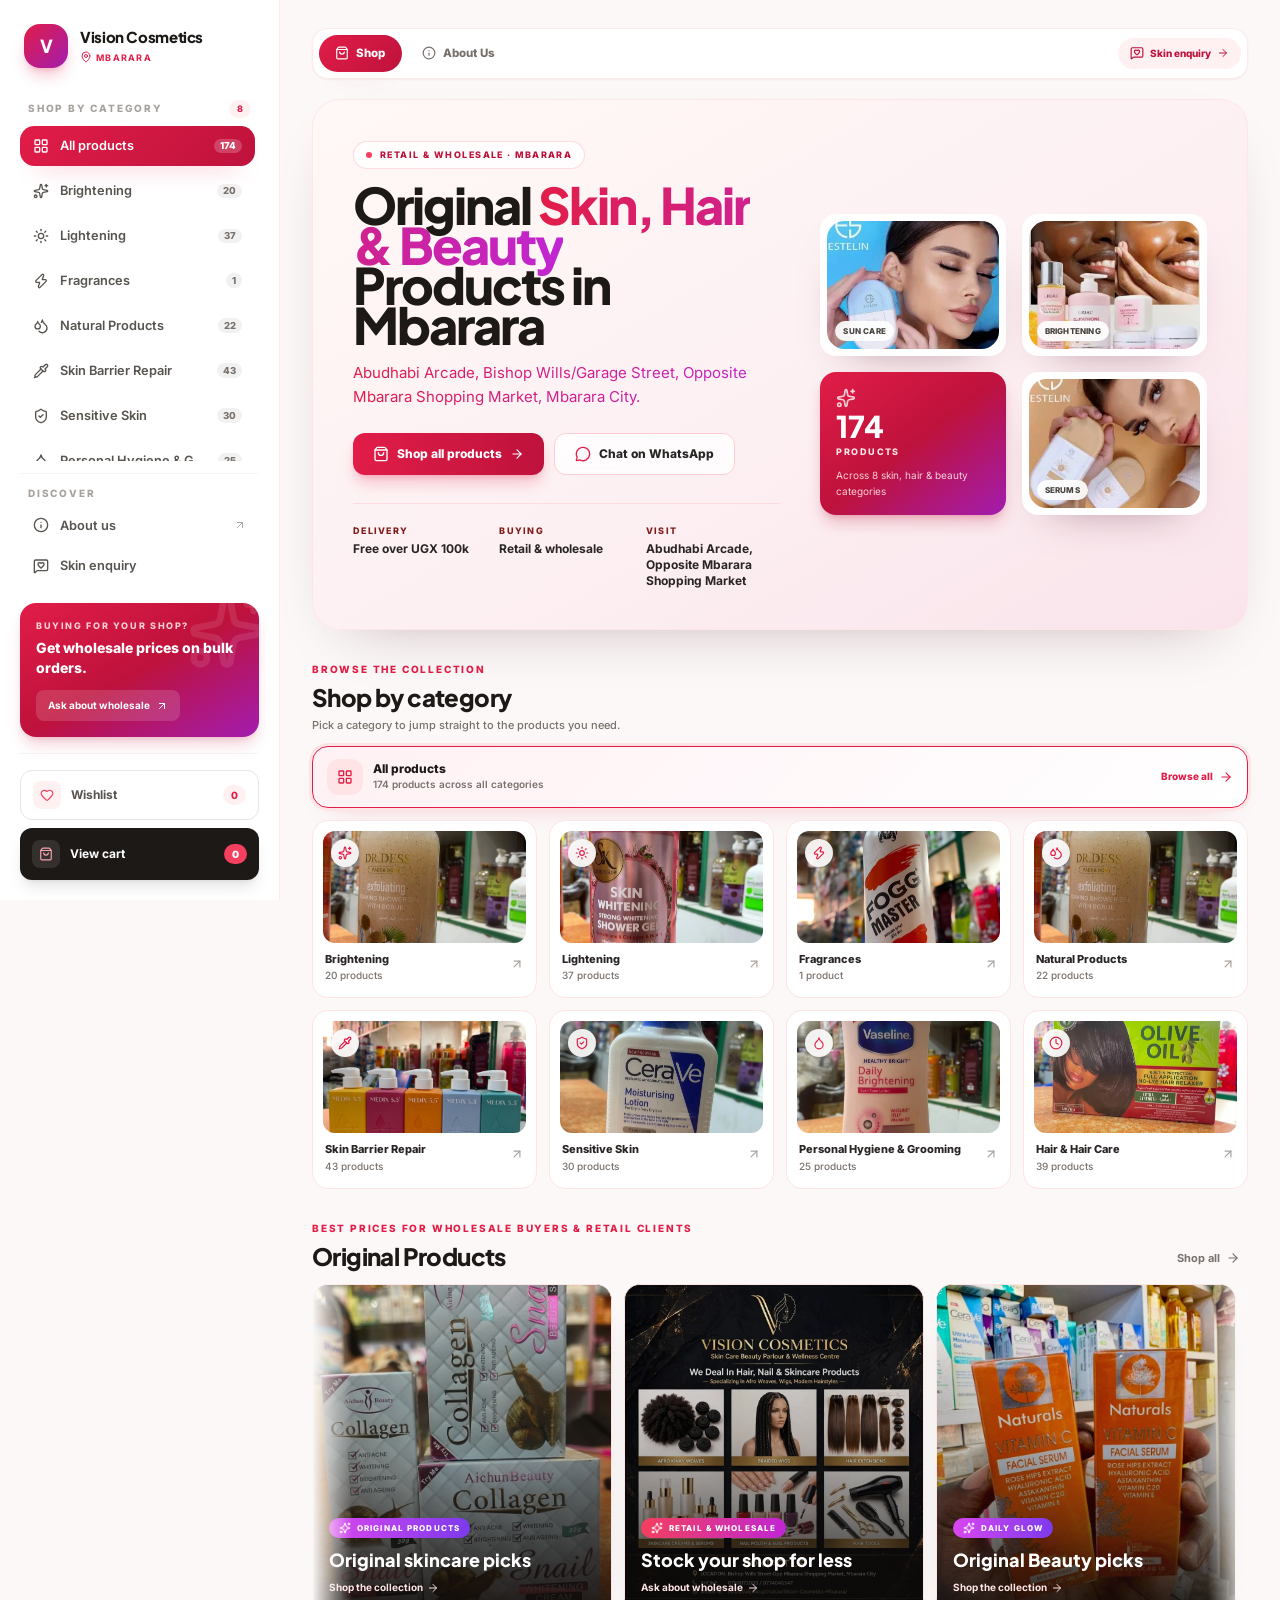
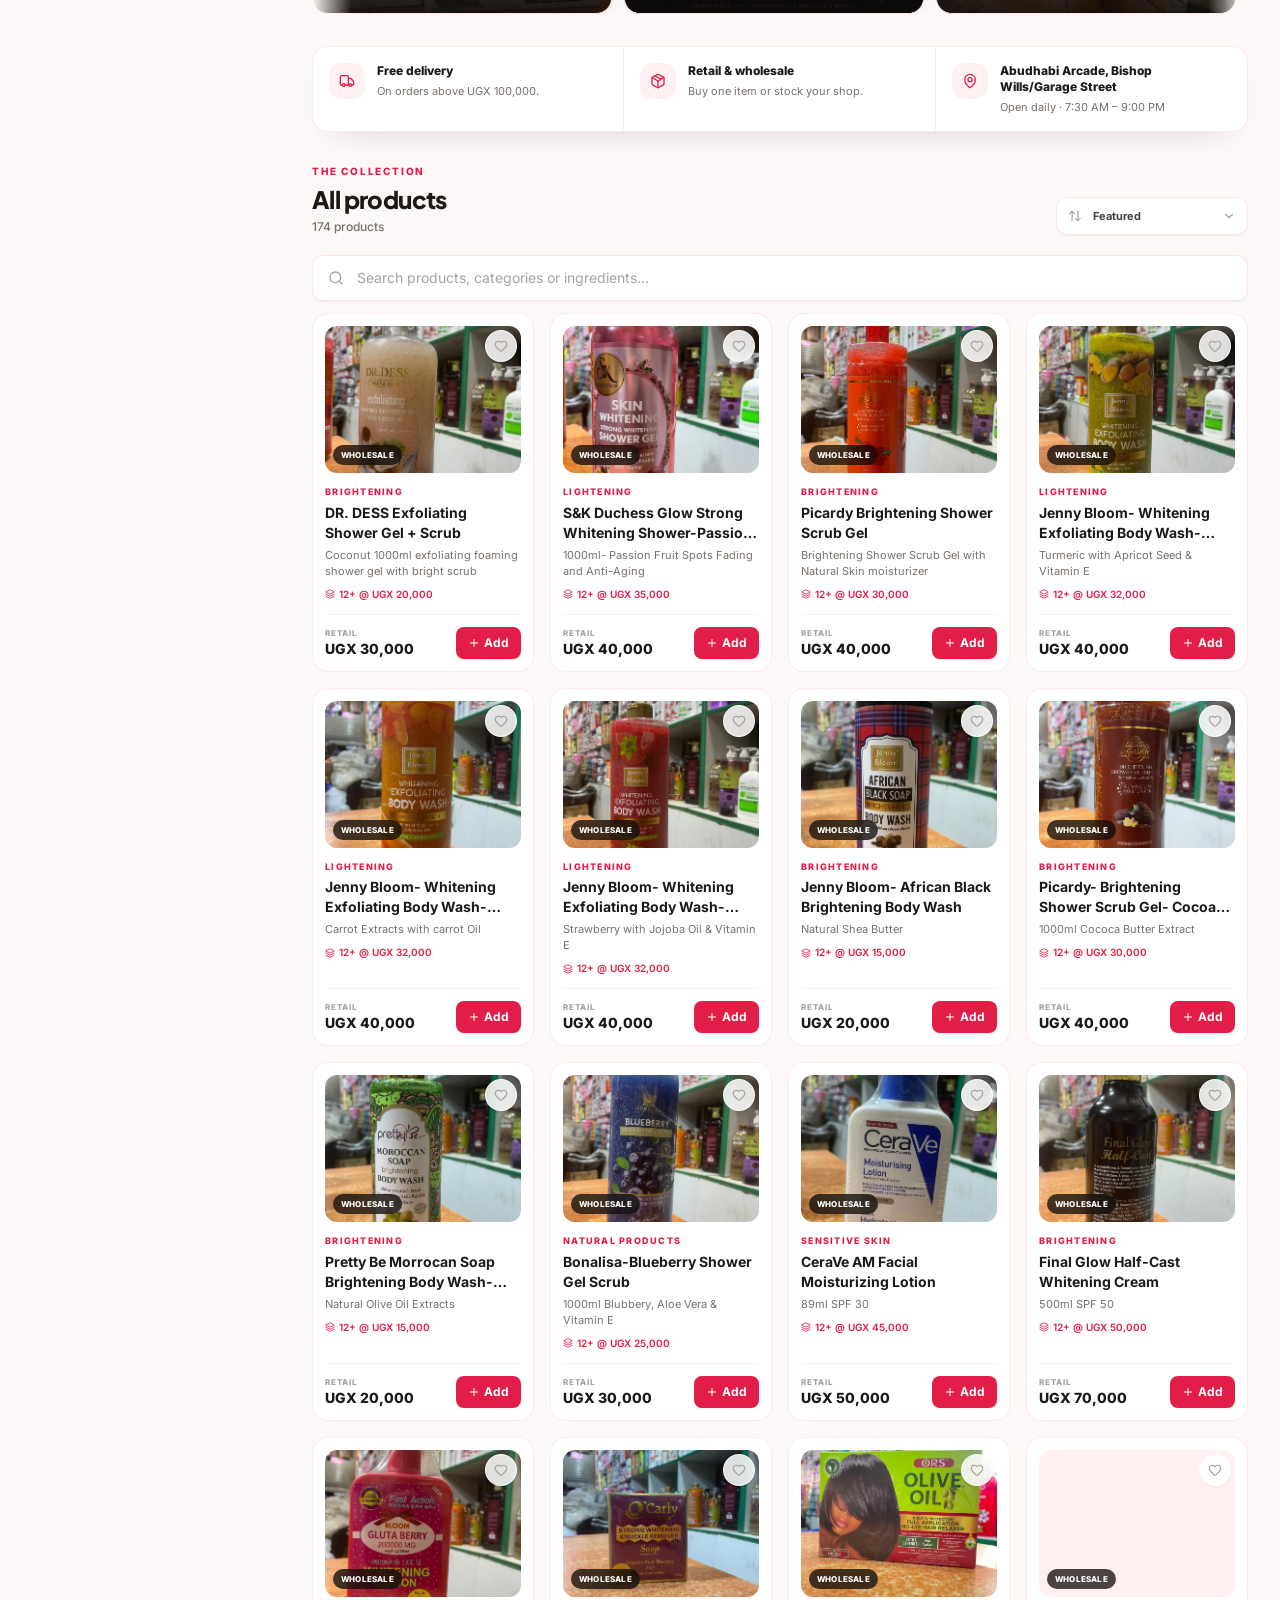
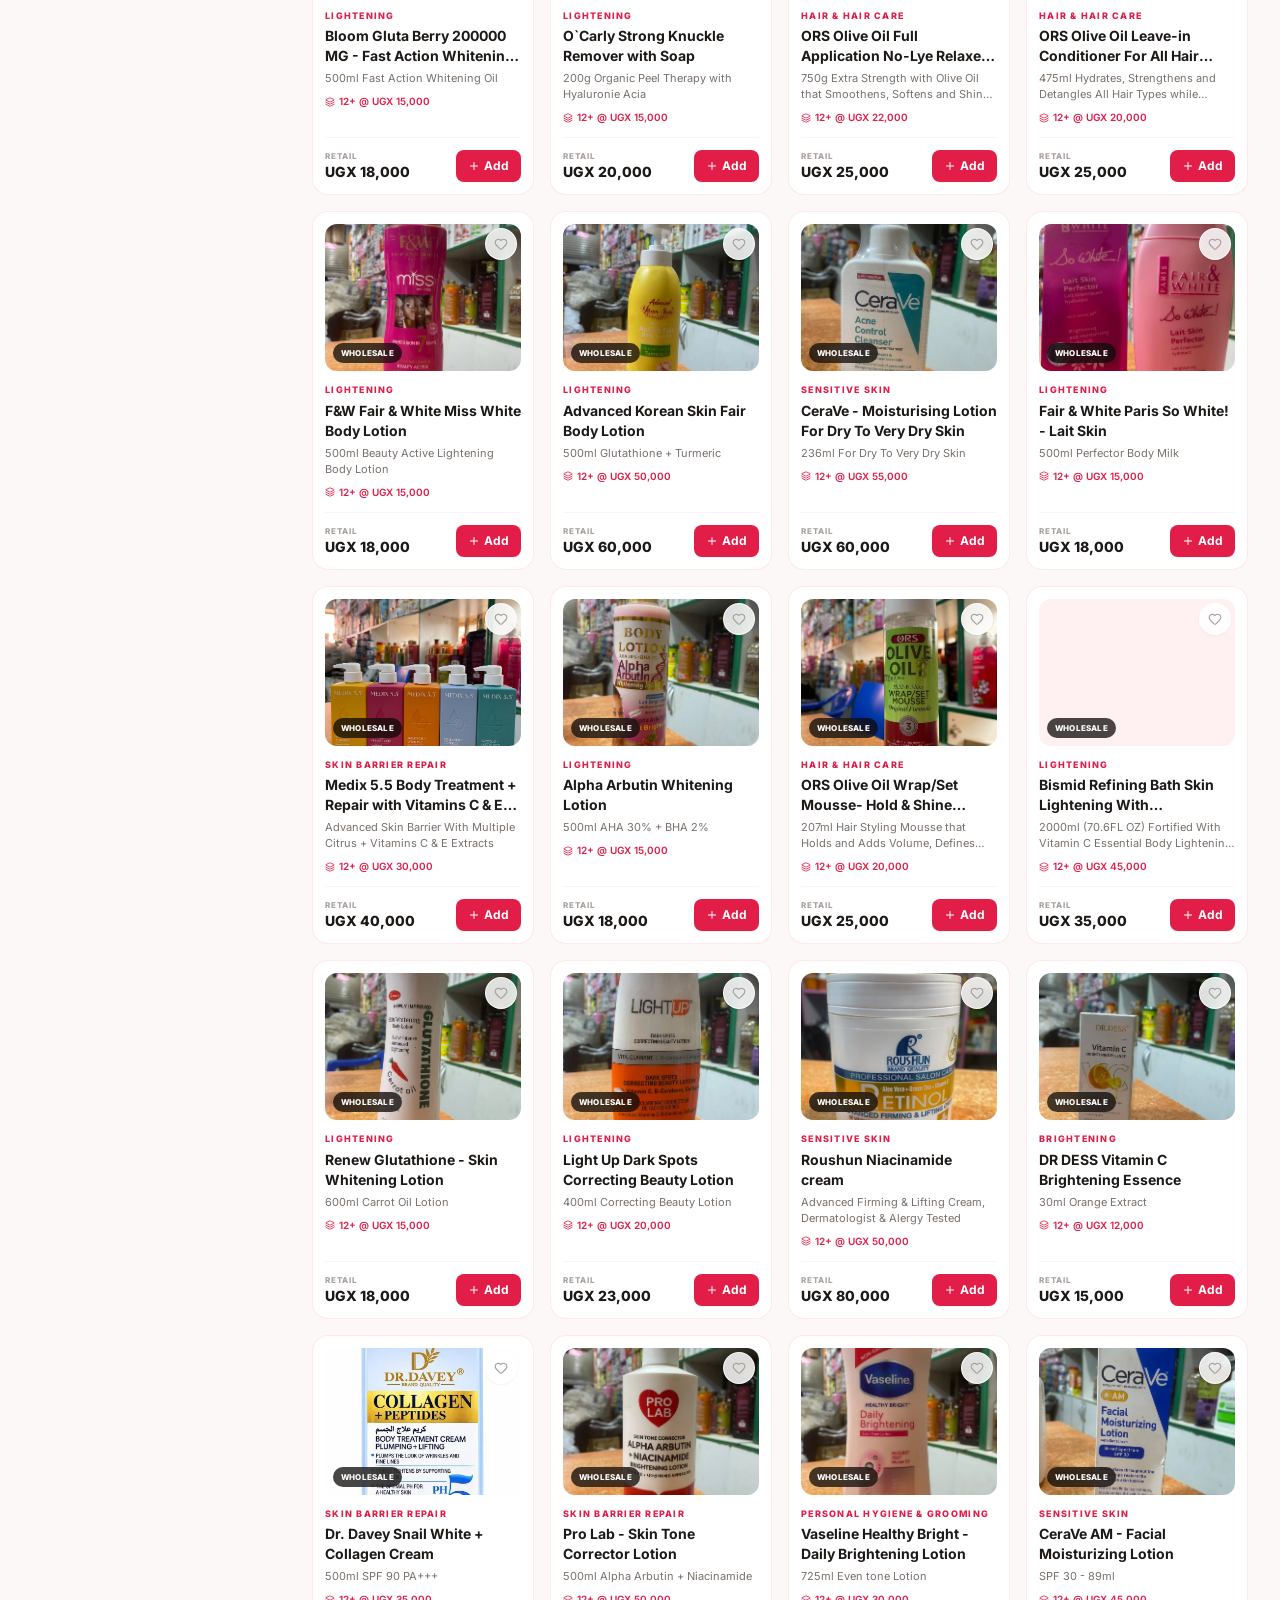
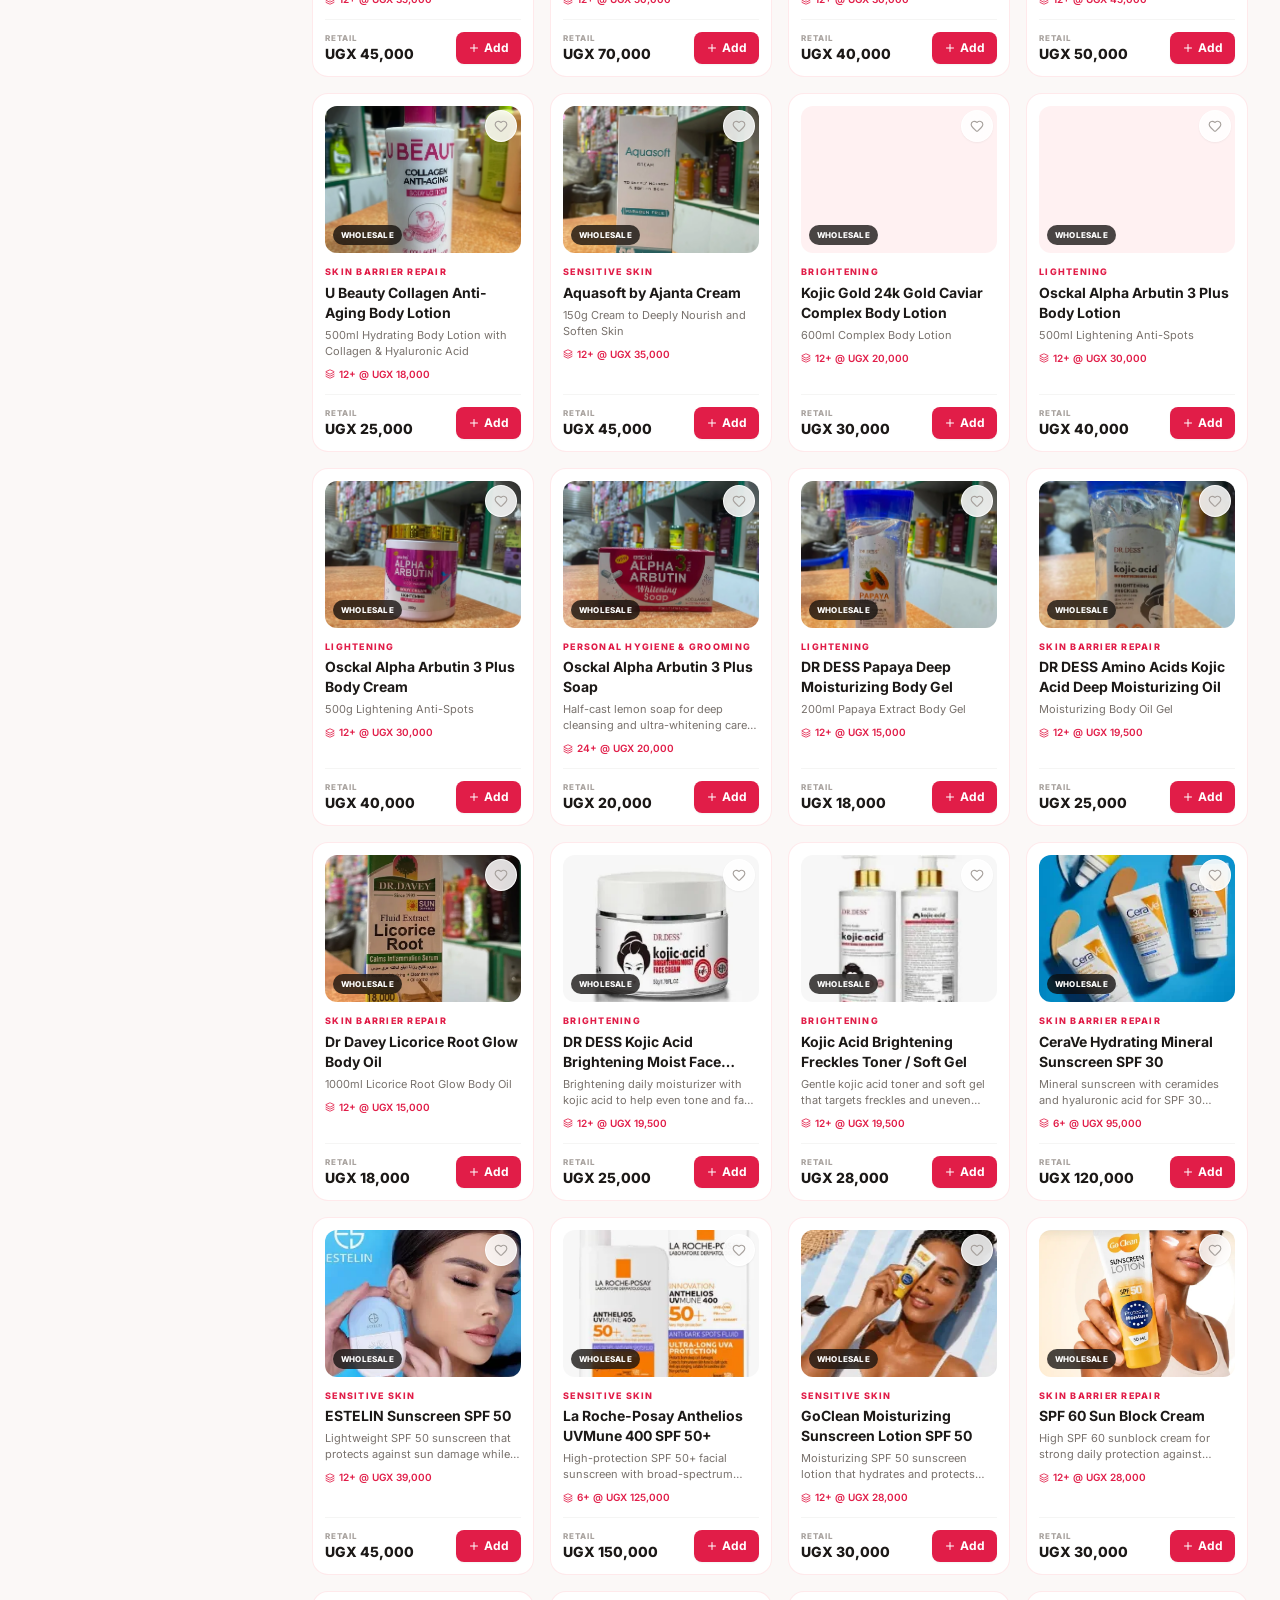
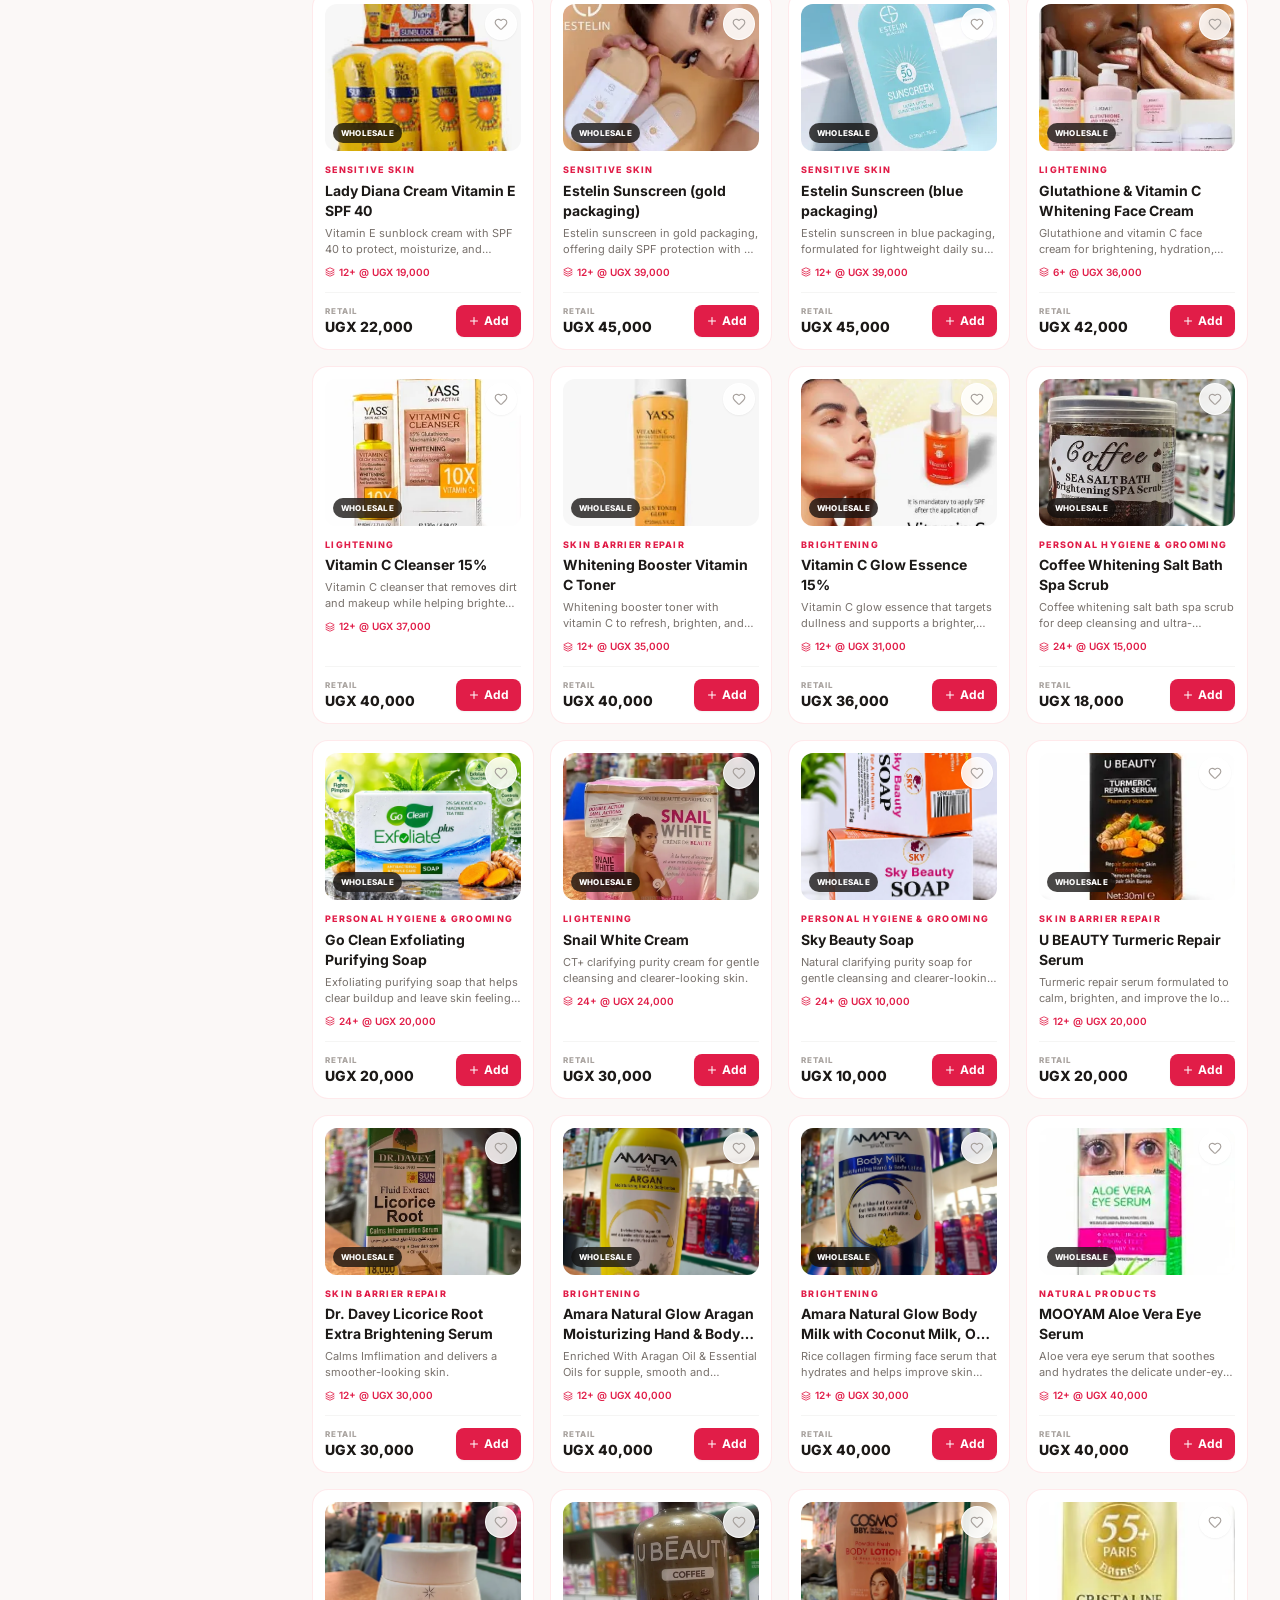
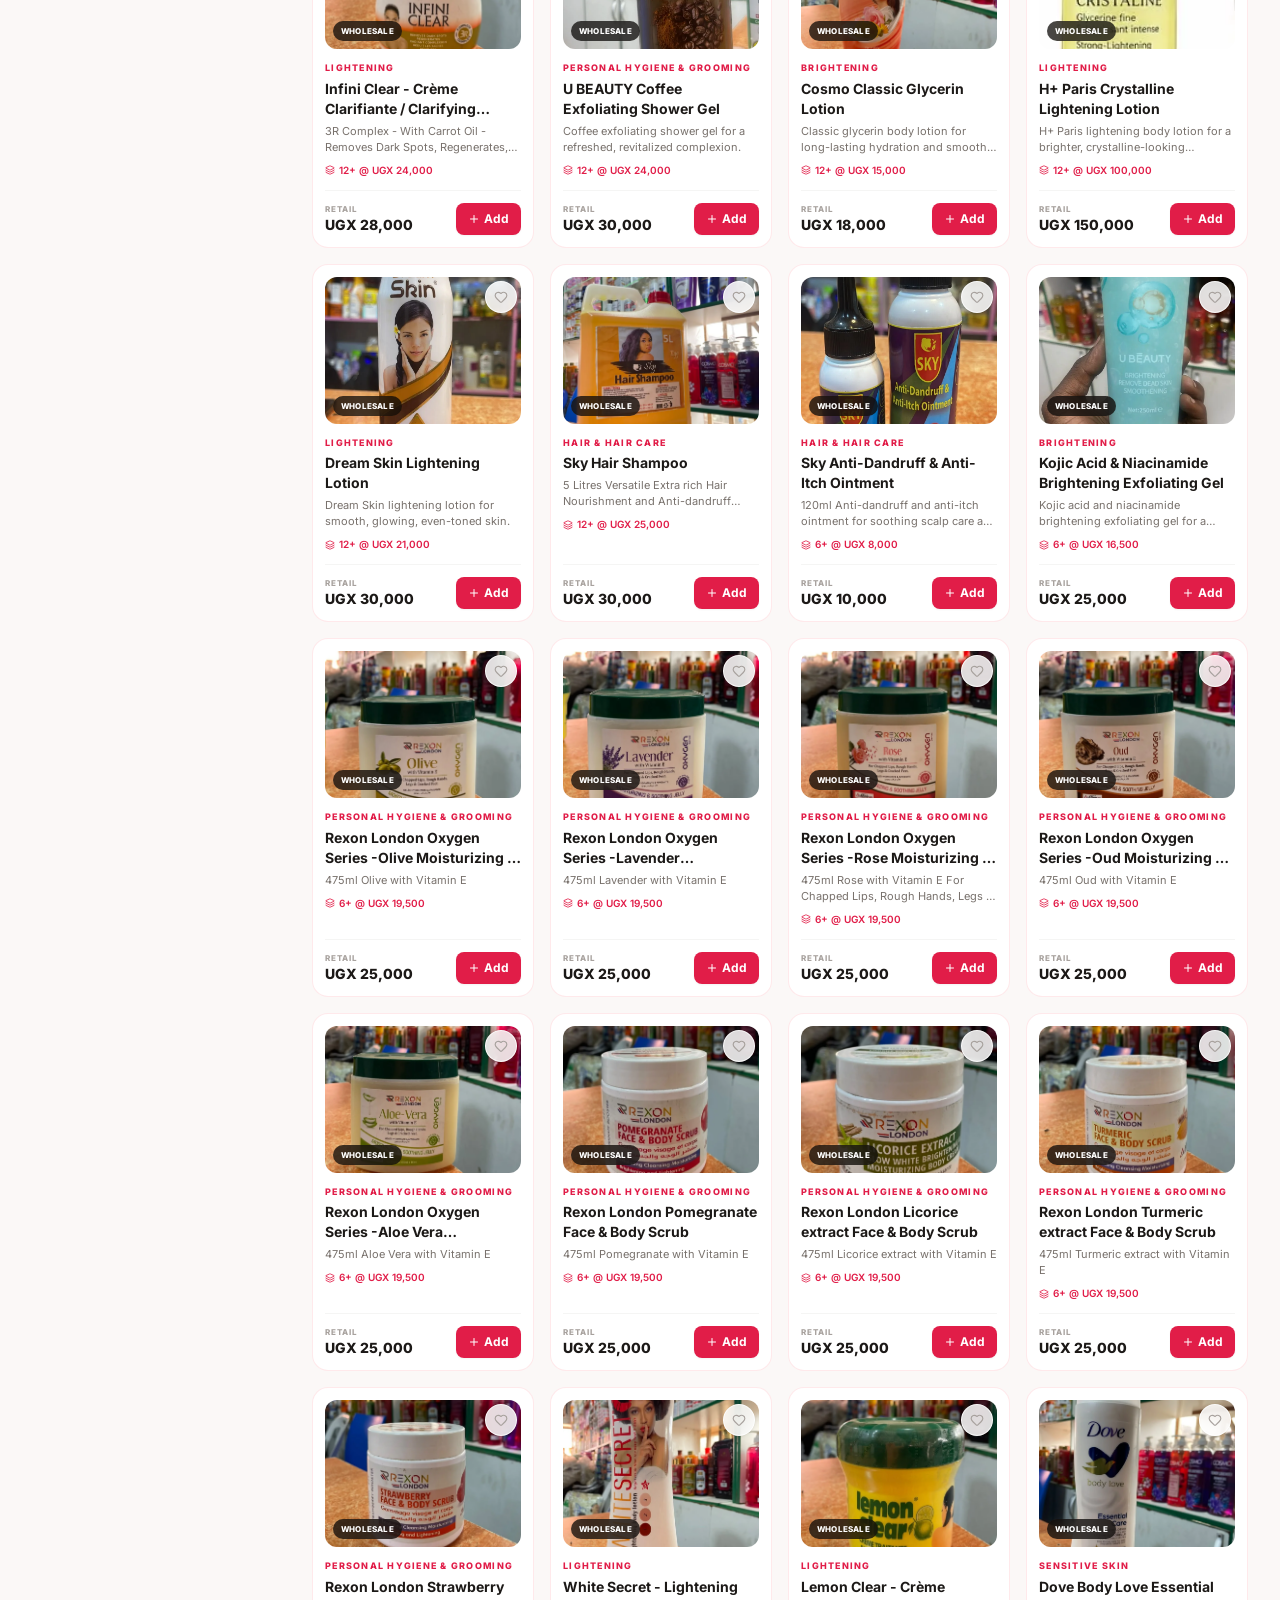
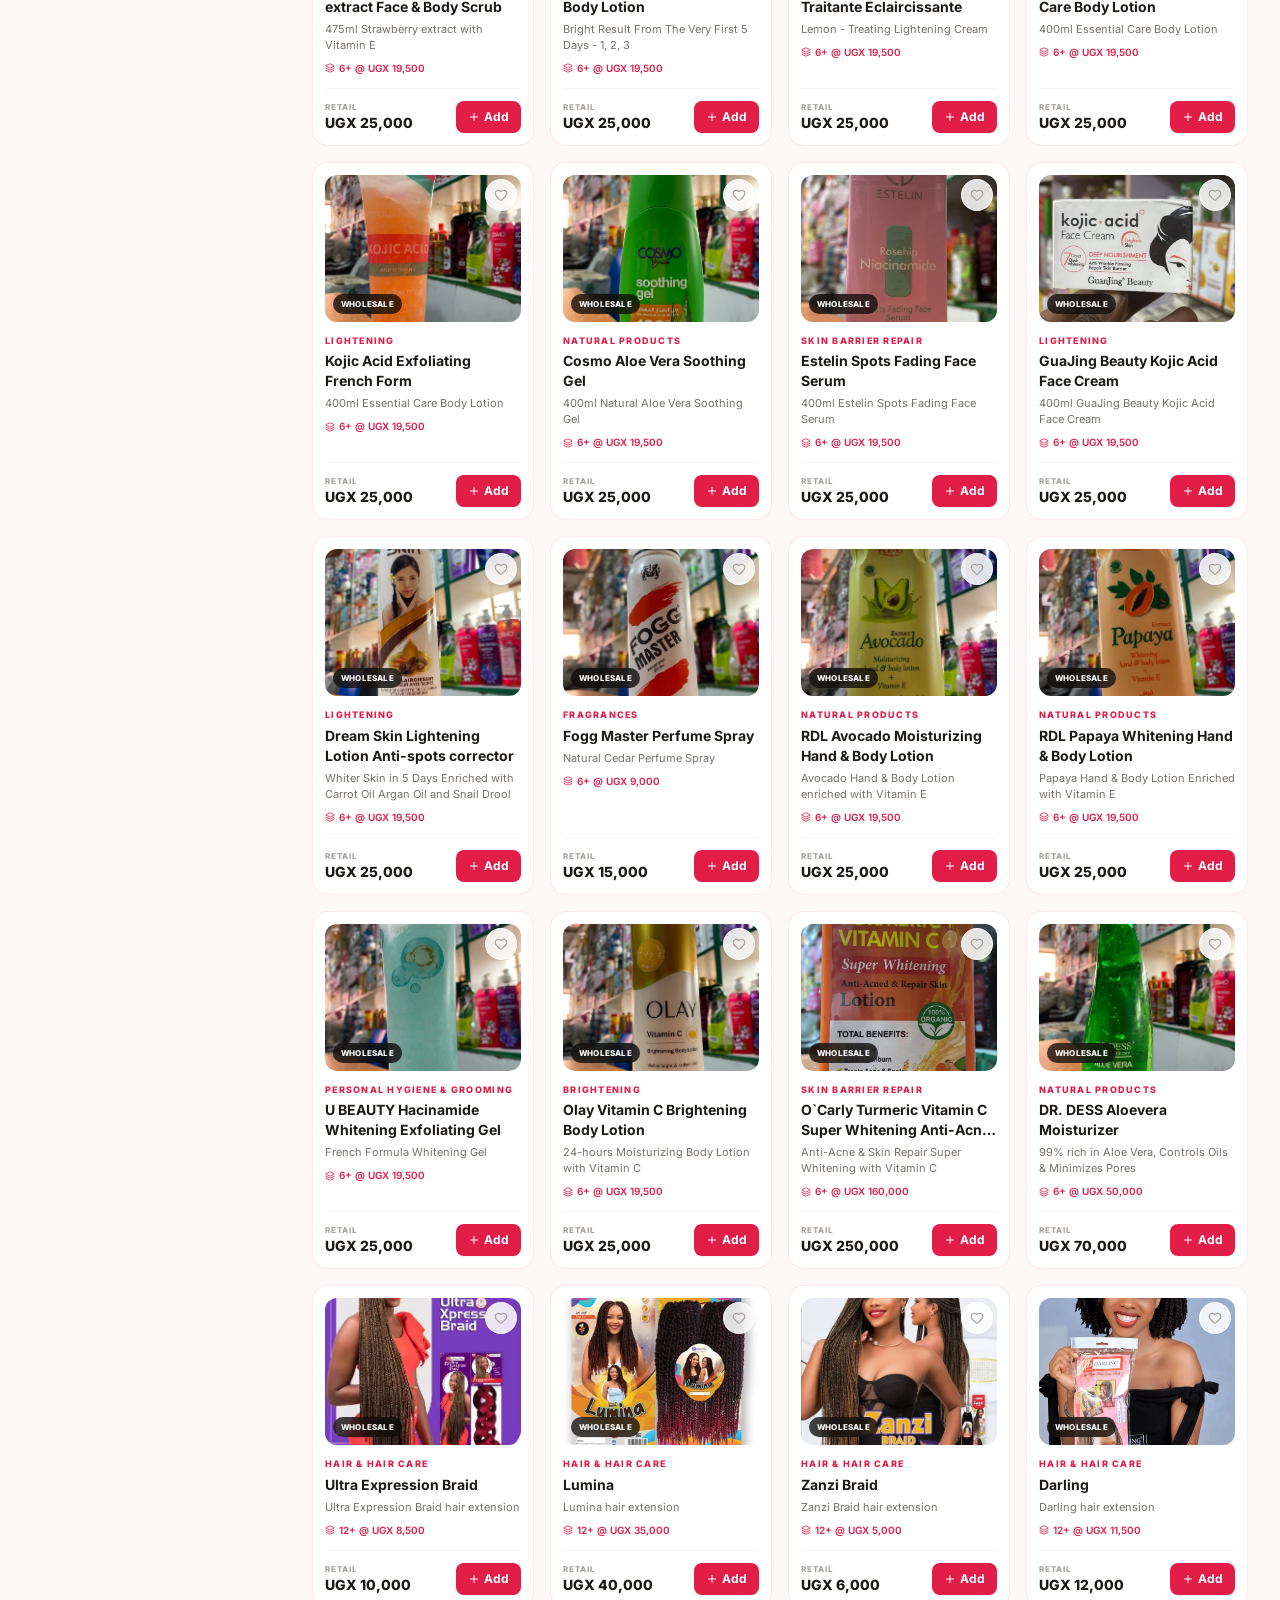
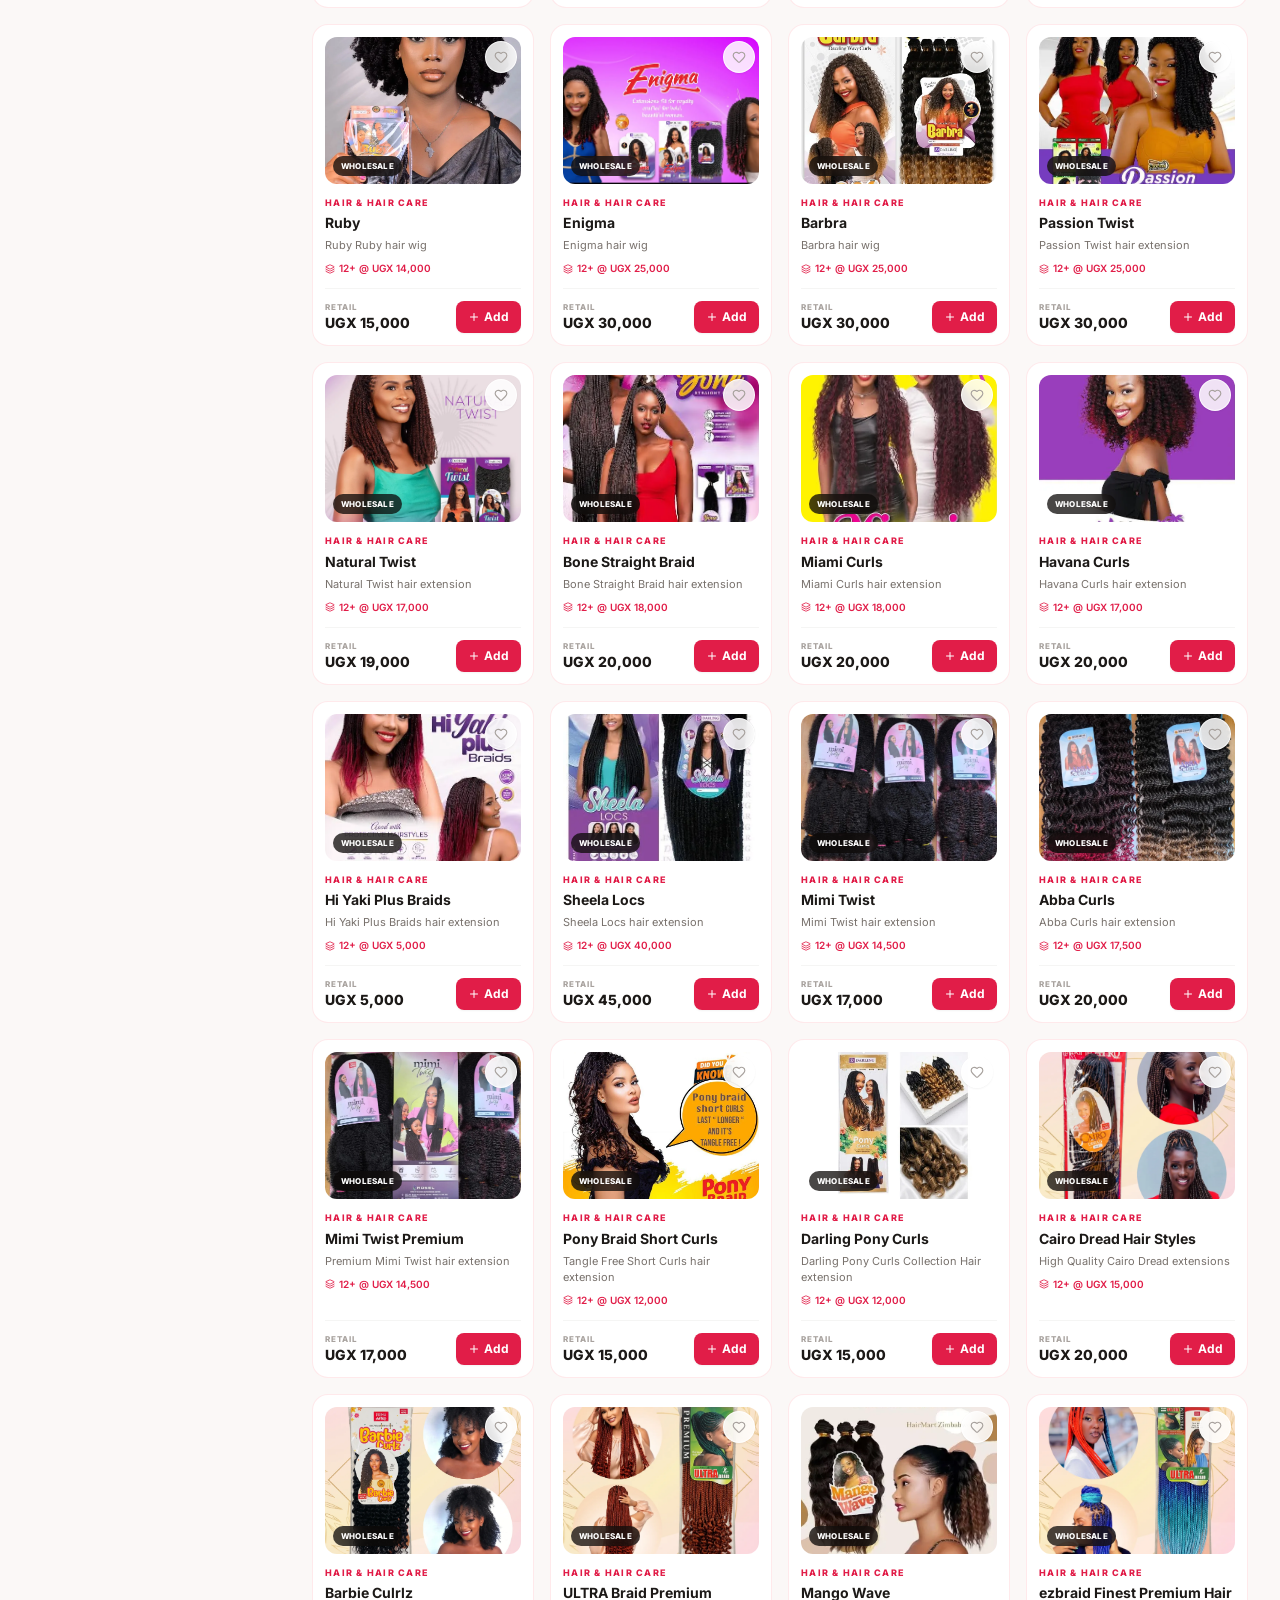
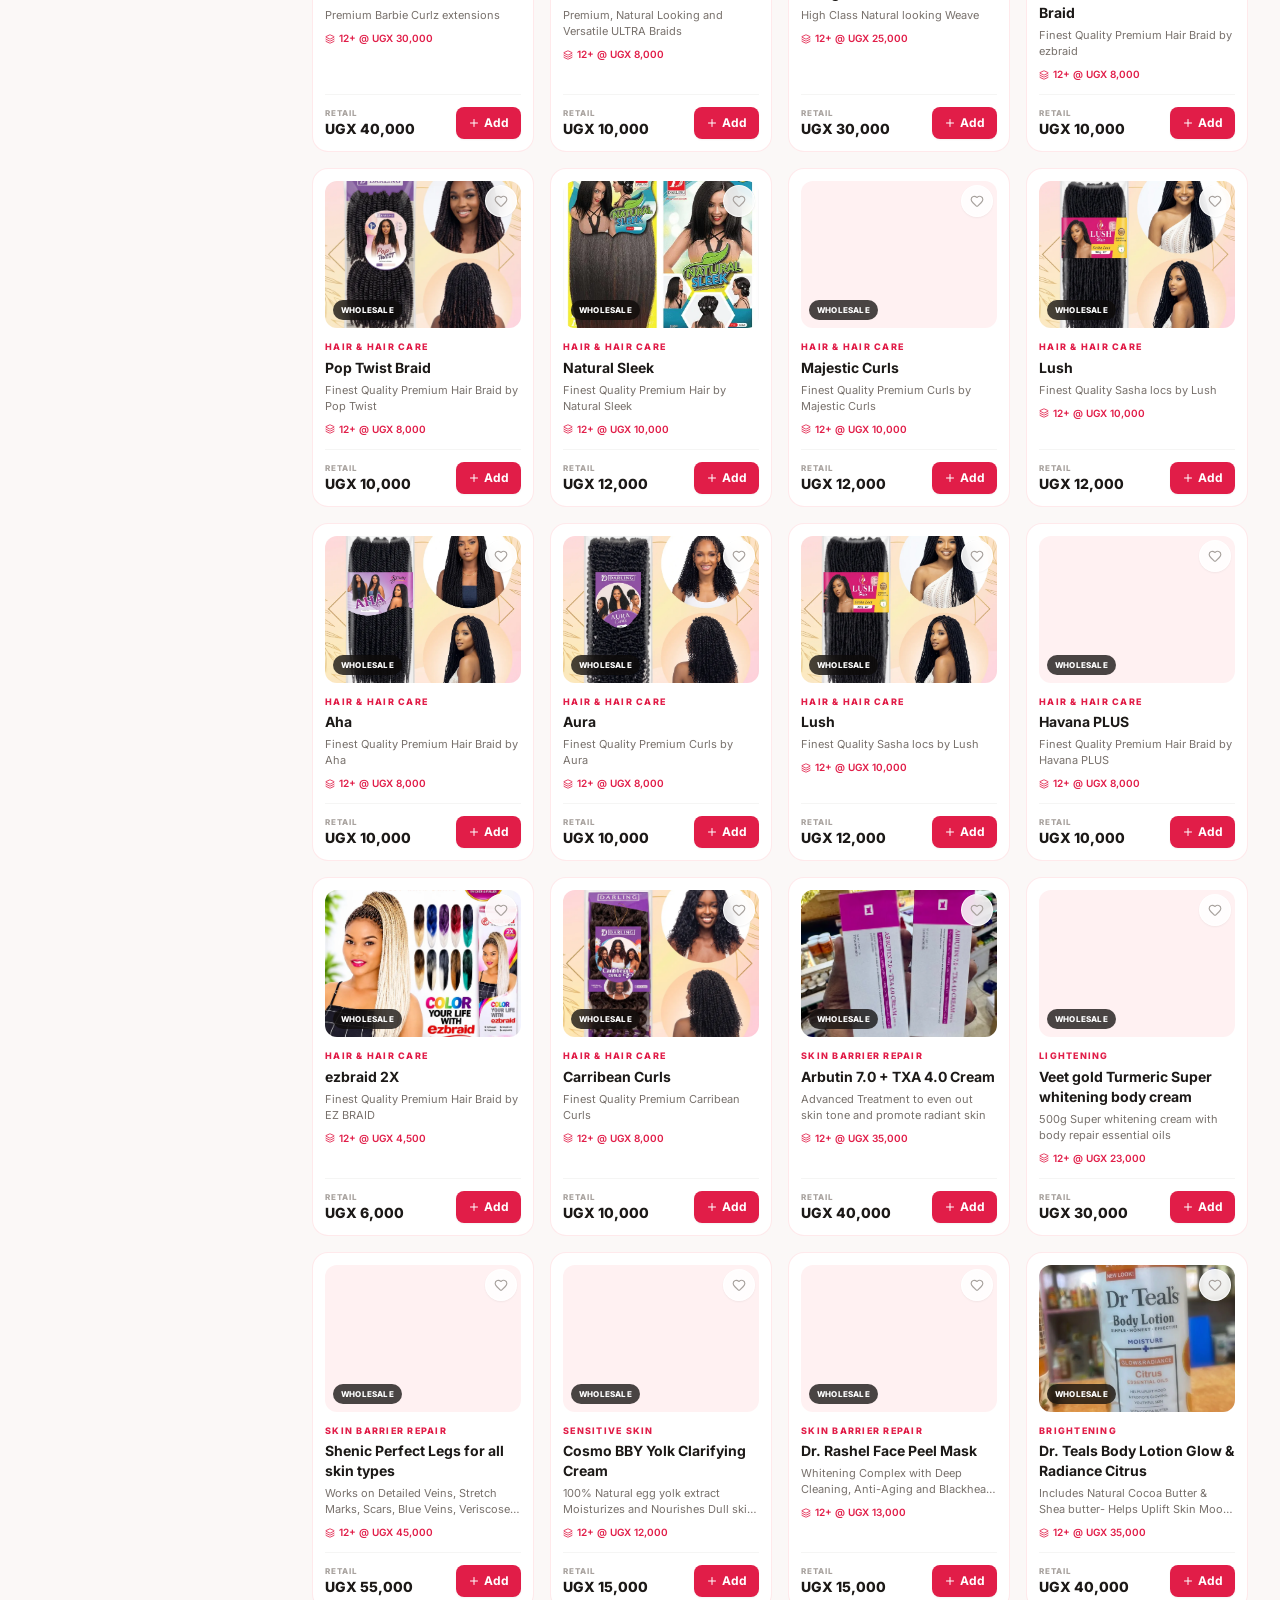
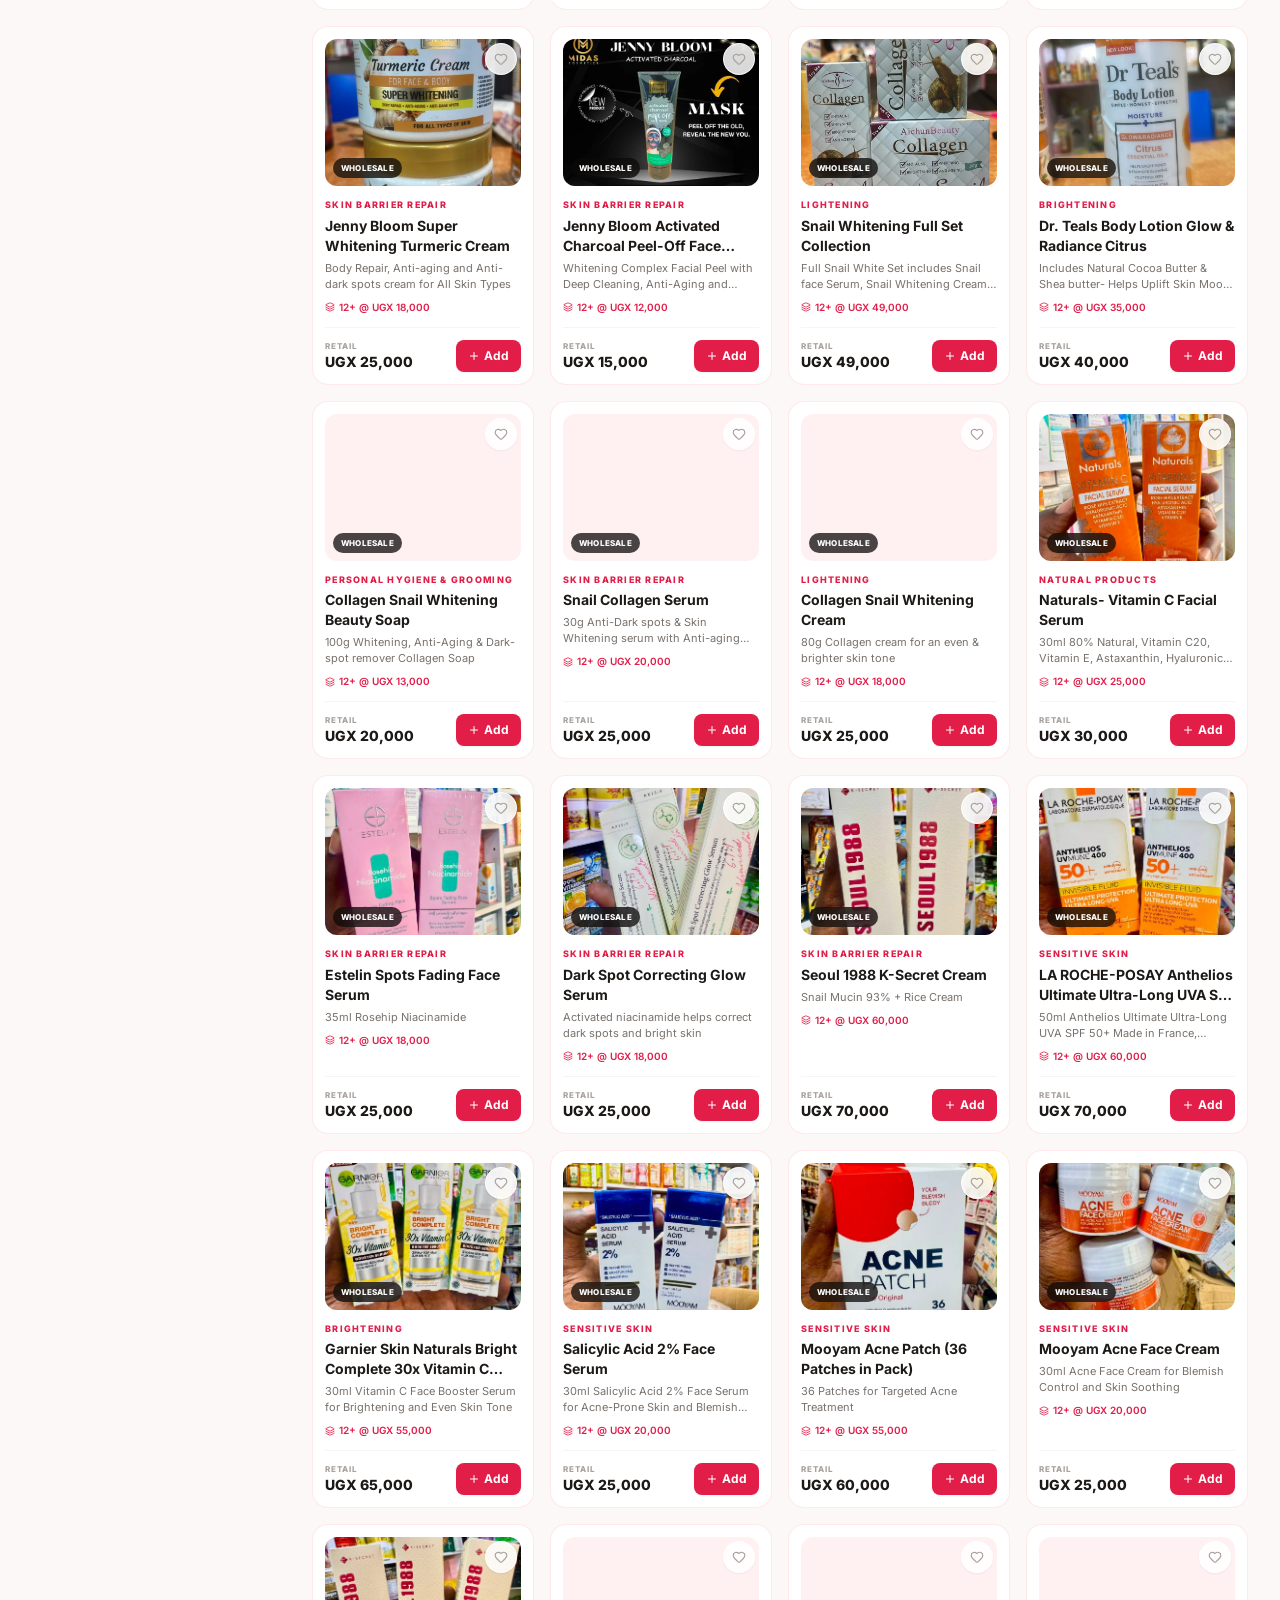
==== commit 522c04f4: "Add files via upload" ====
--- a/index.html
+++ b/index.html
@@ -1792,7 +1792,7 @@
     category: 'Skin Barrier Repair',
     categories: ['Body Lotions & Moisturizers','Skin Barrier Repair'],
     price: 45000,
-    image: 'images/dave1.webp',
+    image: 'images/dave911.webp',
     desc: '500ml SPF 90 PA+++',
     wsMin: 12, wsPrice: 35000
   },       
@@ -3216,6 +3216,46 @@
     image: 'images/cosmoro8.webp',
     desc: '150ml Rexon London Coffee, Glowboom Brightening & Tone Booster, Rexon London Cucumber, Cosmo Facial Form Face Washes for Deep Cleansing',
     wsMin: 6, wsPrice: 15000
+  },
+  {
+    id: 172,
+    name: 'Dr. Dess Collagen + Argan Oil Firming Body Lotion',
+    category: 'Skin Barrier Repair',
+    categories: ['Skin Barrier Repair'],
+    price: 55000,
+    image: 'images/descol.webp',
+    desc: '500ml Anti-Aging Collagen + Argan Oil Firming Body Lotion for Skin Nourishment and Repair',
+    wsMin: 6, wsPrice: 40000
+  },
+  {
+    id: 173,
+    name: 'Anua Niacinamide 10 + TXA 4 Serum',
+    category: 'Skin Barrier Repair',
+    categories: ['Skin Barrier Repair'],
+    price: 70000,
+    image: 'images/descol2.webp',
+    desc: '30ml Niacinamide 10 + TXA 4 Serum for Skin Brightening and Even Skin Tone',
+    wsMin: 6, wsPrice: 60000
+  },
+  {
+    id: 174,
+    name: 'Anua Azelaic Acid 15  Intense Calming Serum',
+    category: 'Skin Barrier Repair',
+    categories: ['Skin Barrier Repair'],
+    price: 70000,
+    image: 'images/descol3.webp',
+    desc: '30ml Azelaic Acid 15 Intense Calming Serum for Skin Brightening and Even Skin Tone',
+    wsMin: 6, wsPrice: 60000
+  },
+  {
+    id: 175,
+    name: 'Eucerin SPF UVB UVA 50+ Sun Protection Cream',
+    category: 'Sensitive Skin',
+    categories: ['Sensitive Skin'],
+    price: 55000,
+    image: 'images/descol4.webp',
+    desc: '380g Eucerin SPF UVB UVA 50+ Sun Protection and Oil Control Cream for Skin Protection',
+    wsMin: 6, wsPrice: 40000
   }
   
 ];
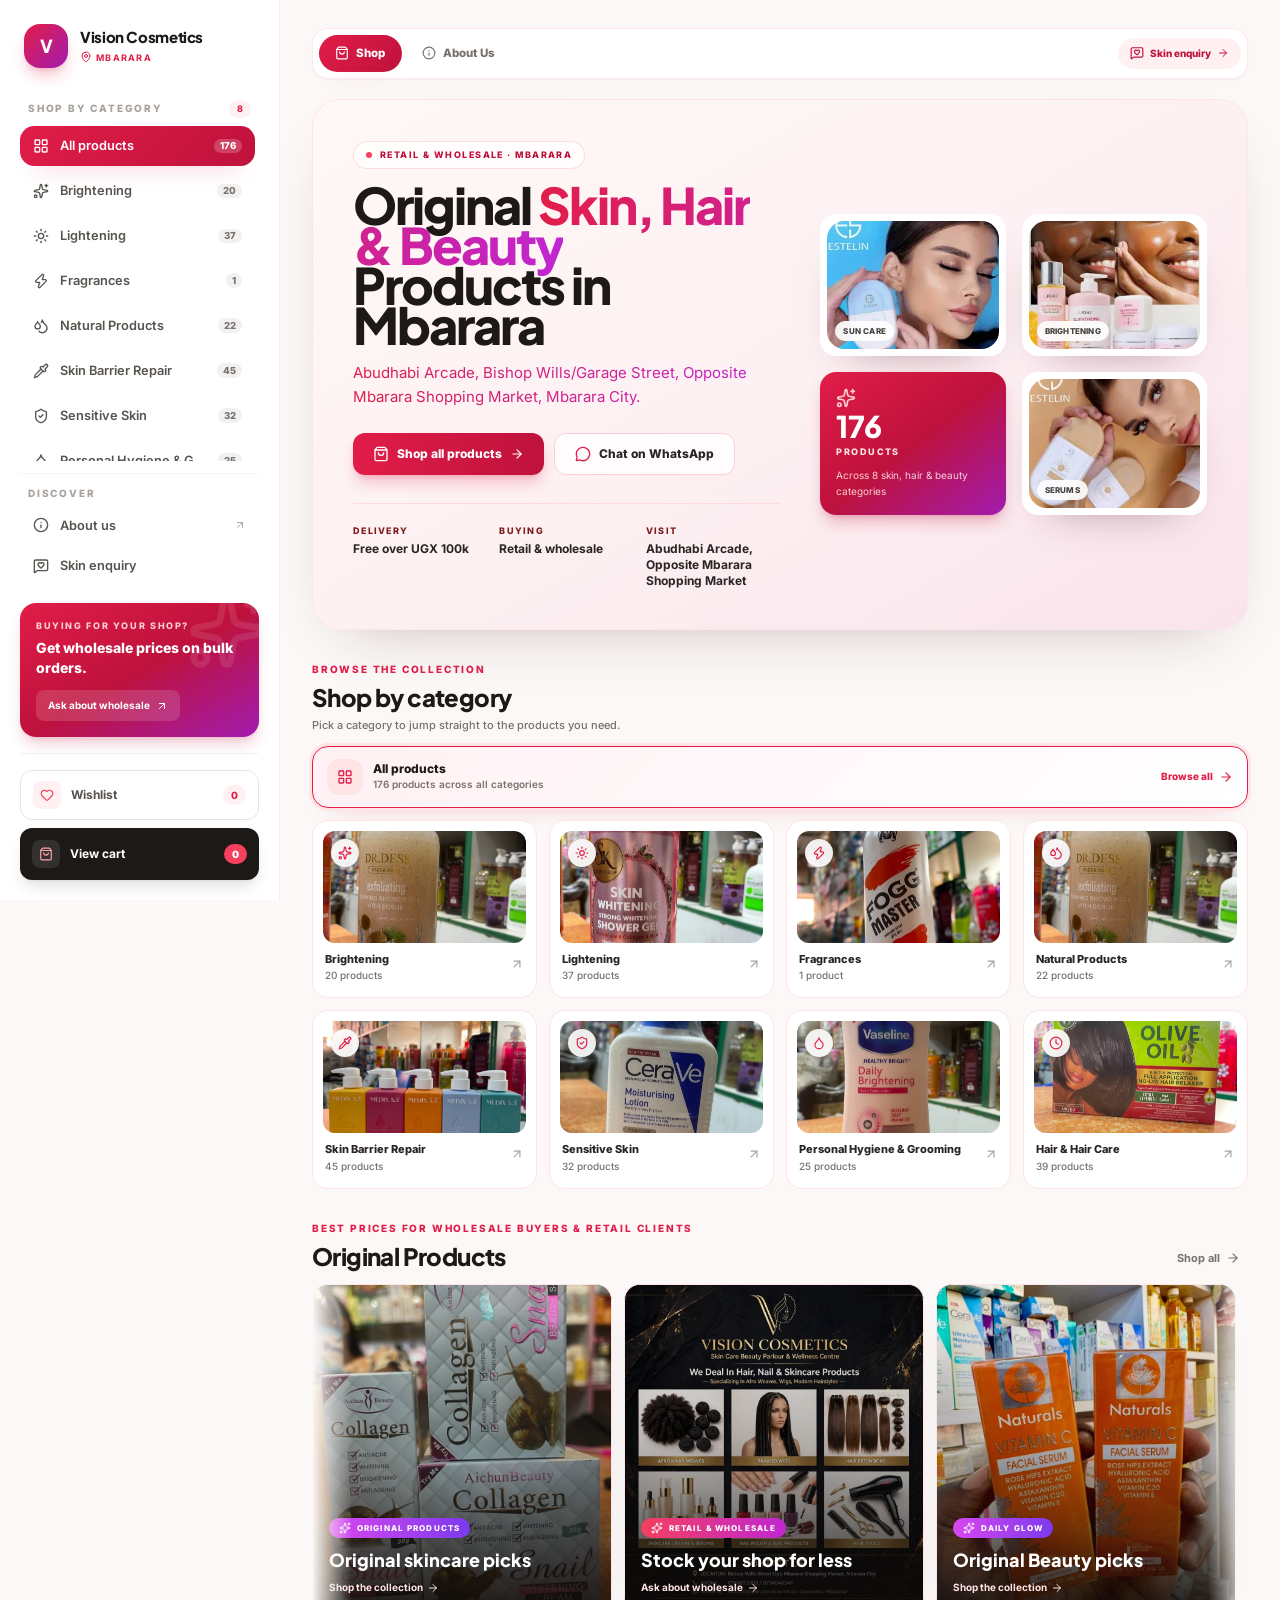
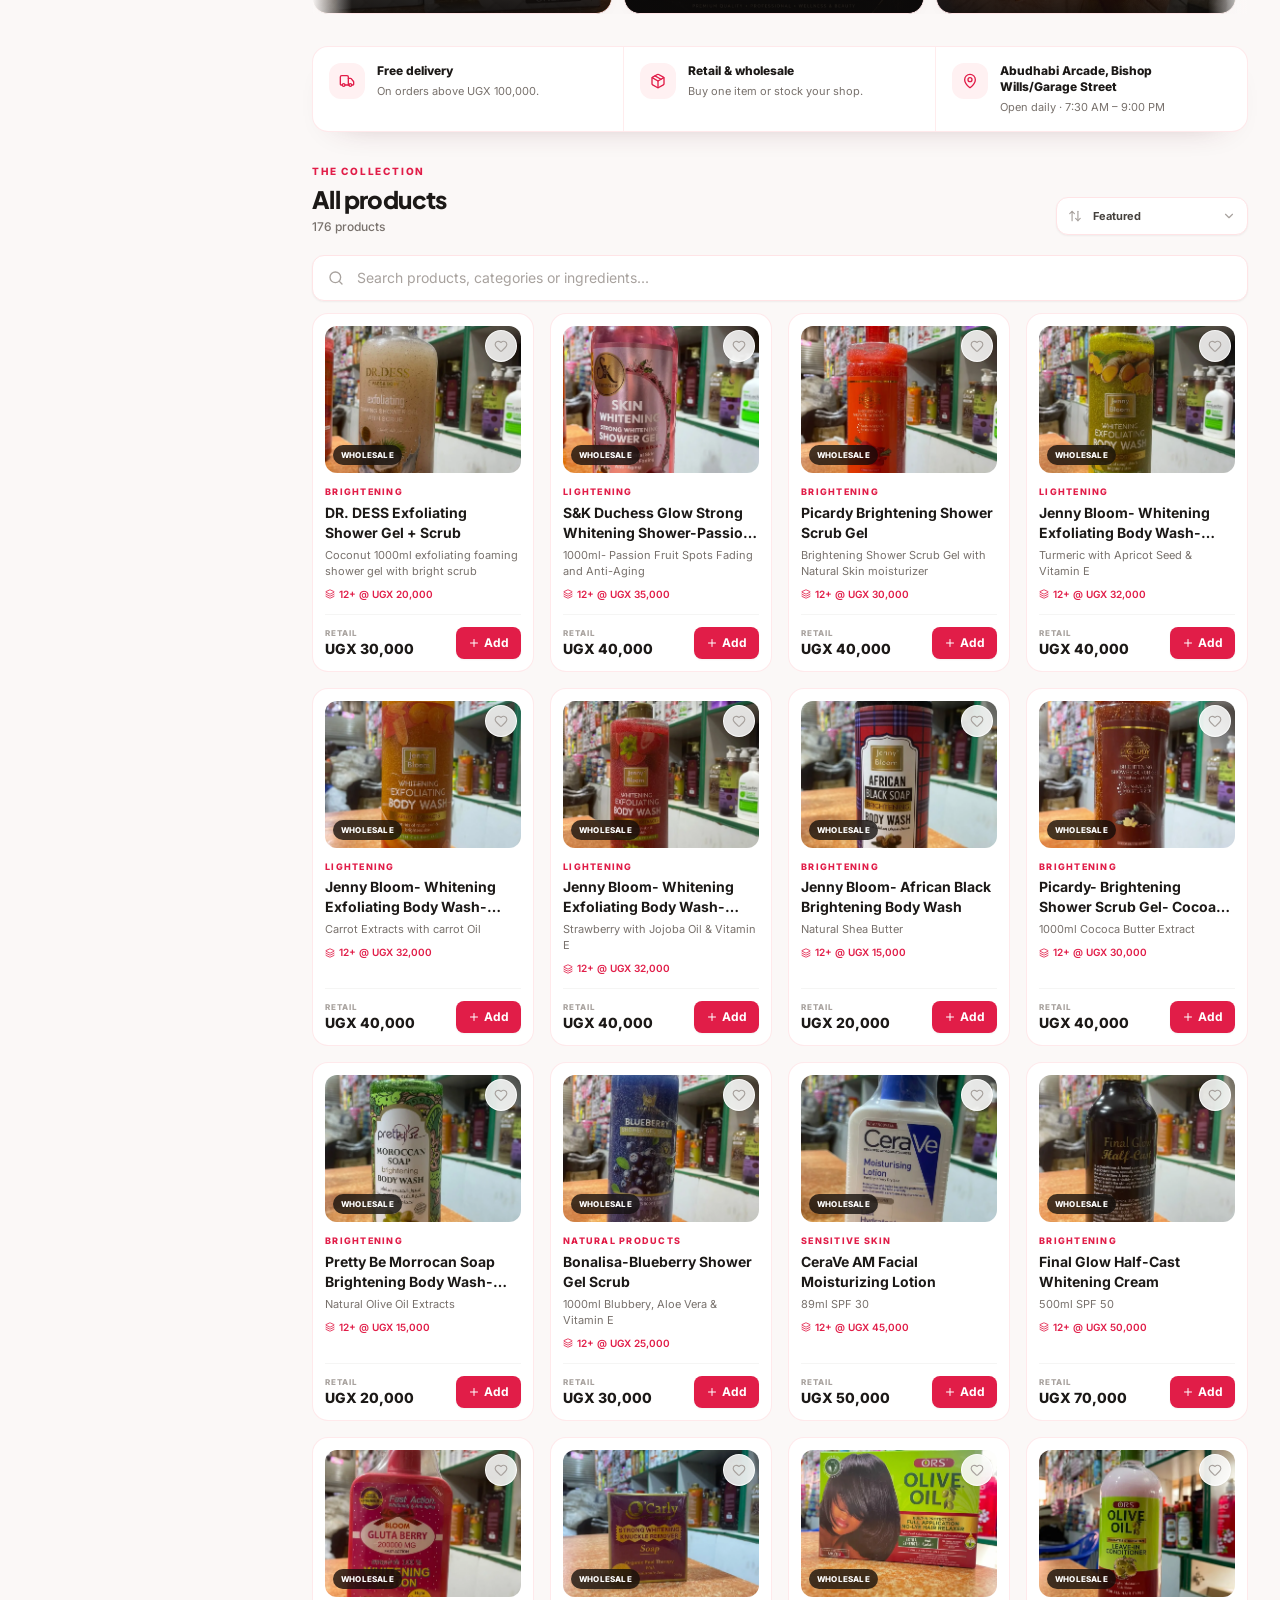
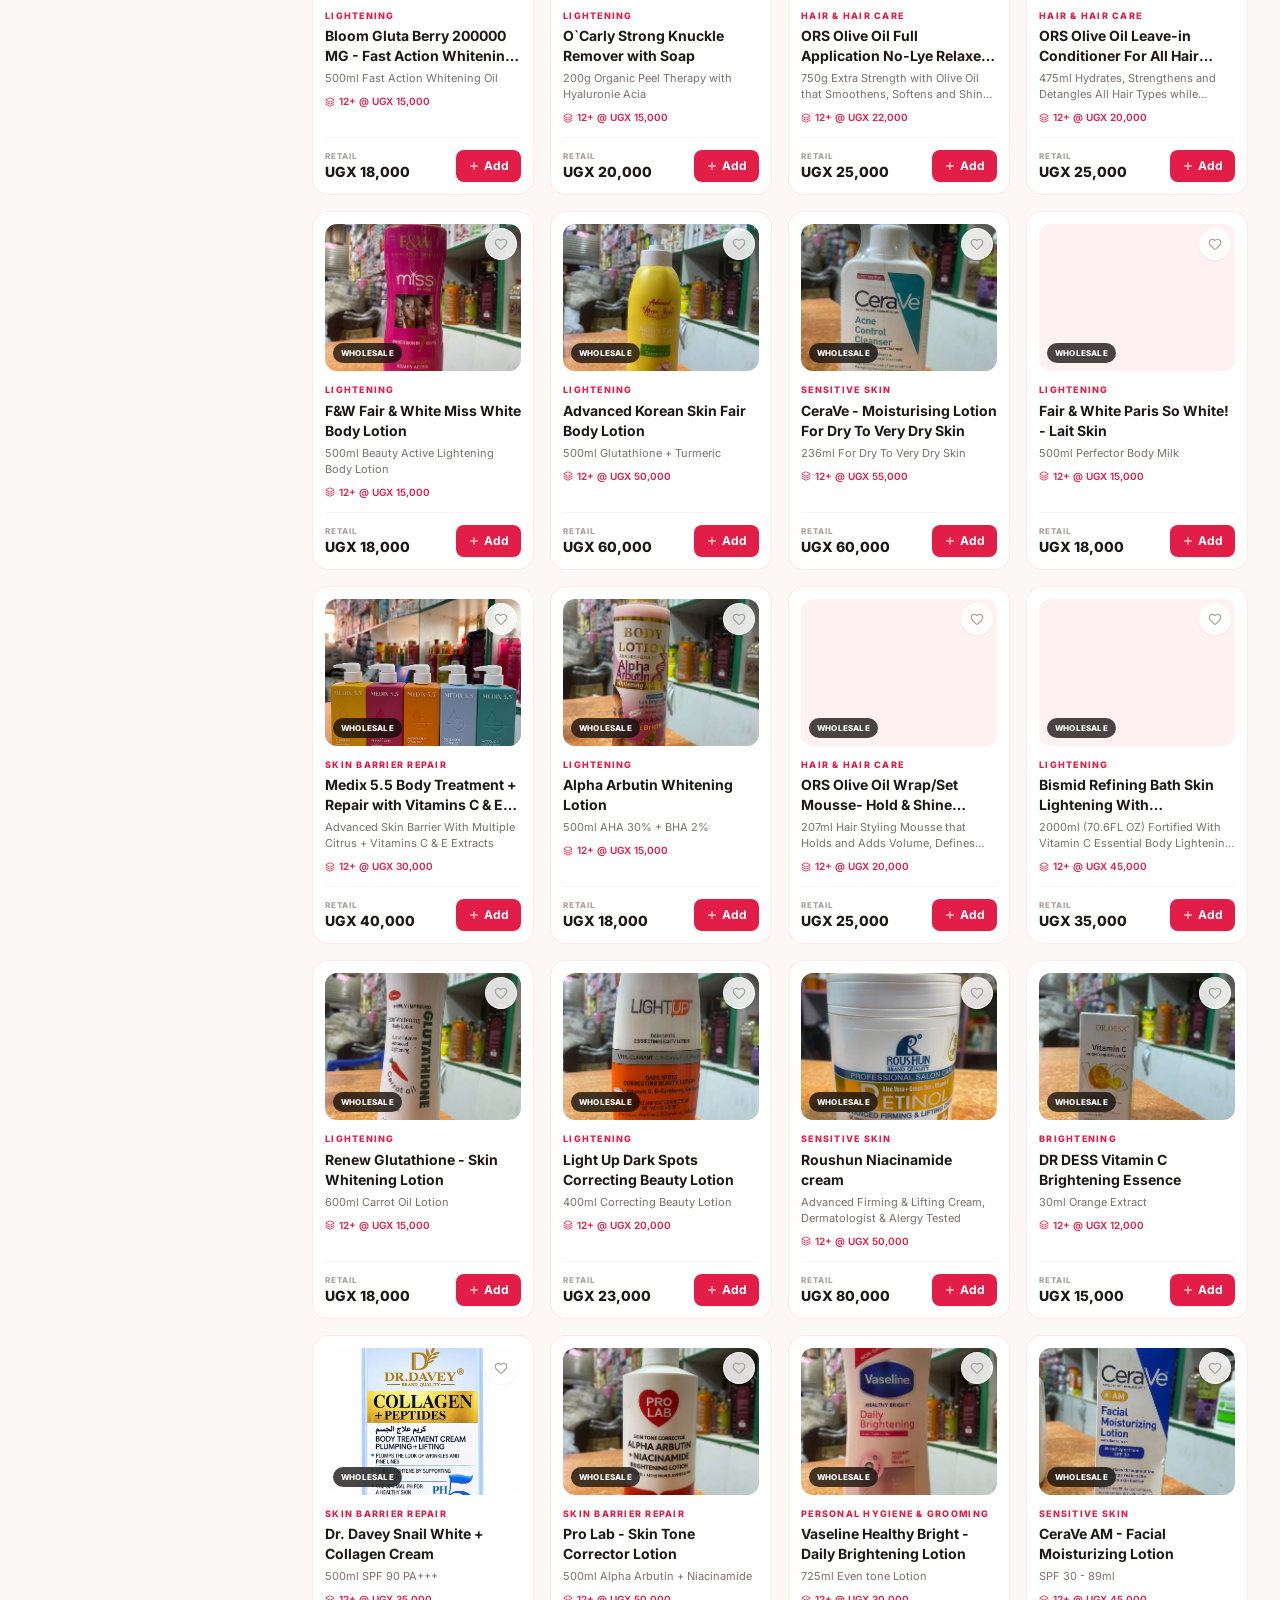
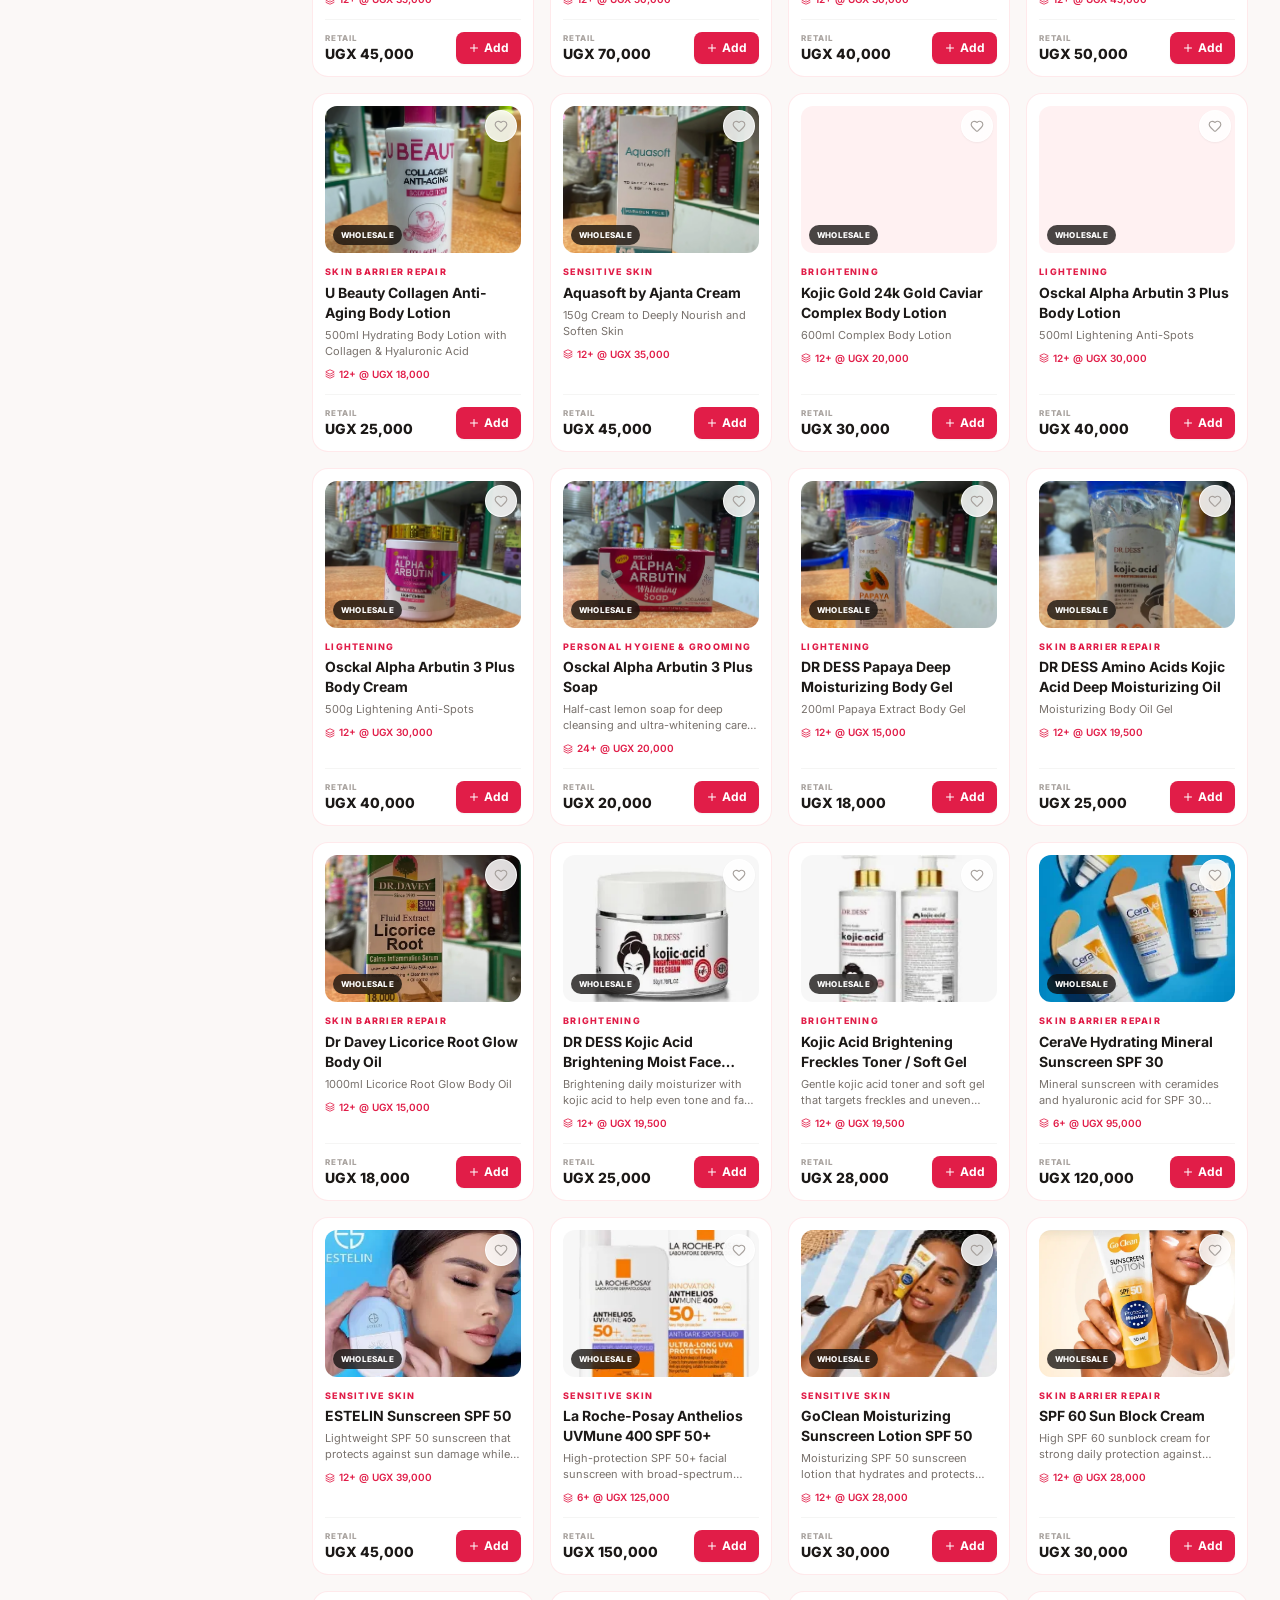
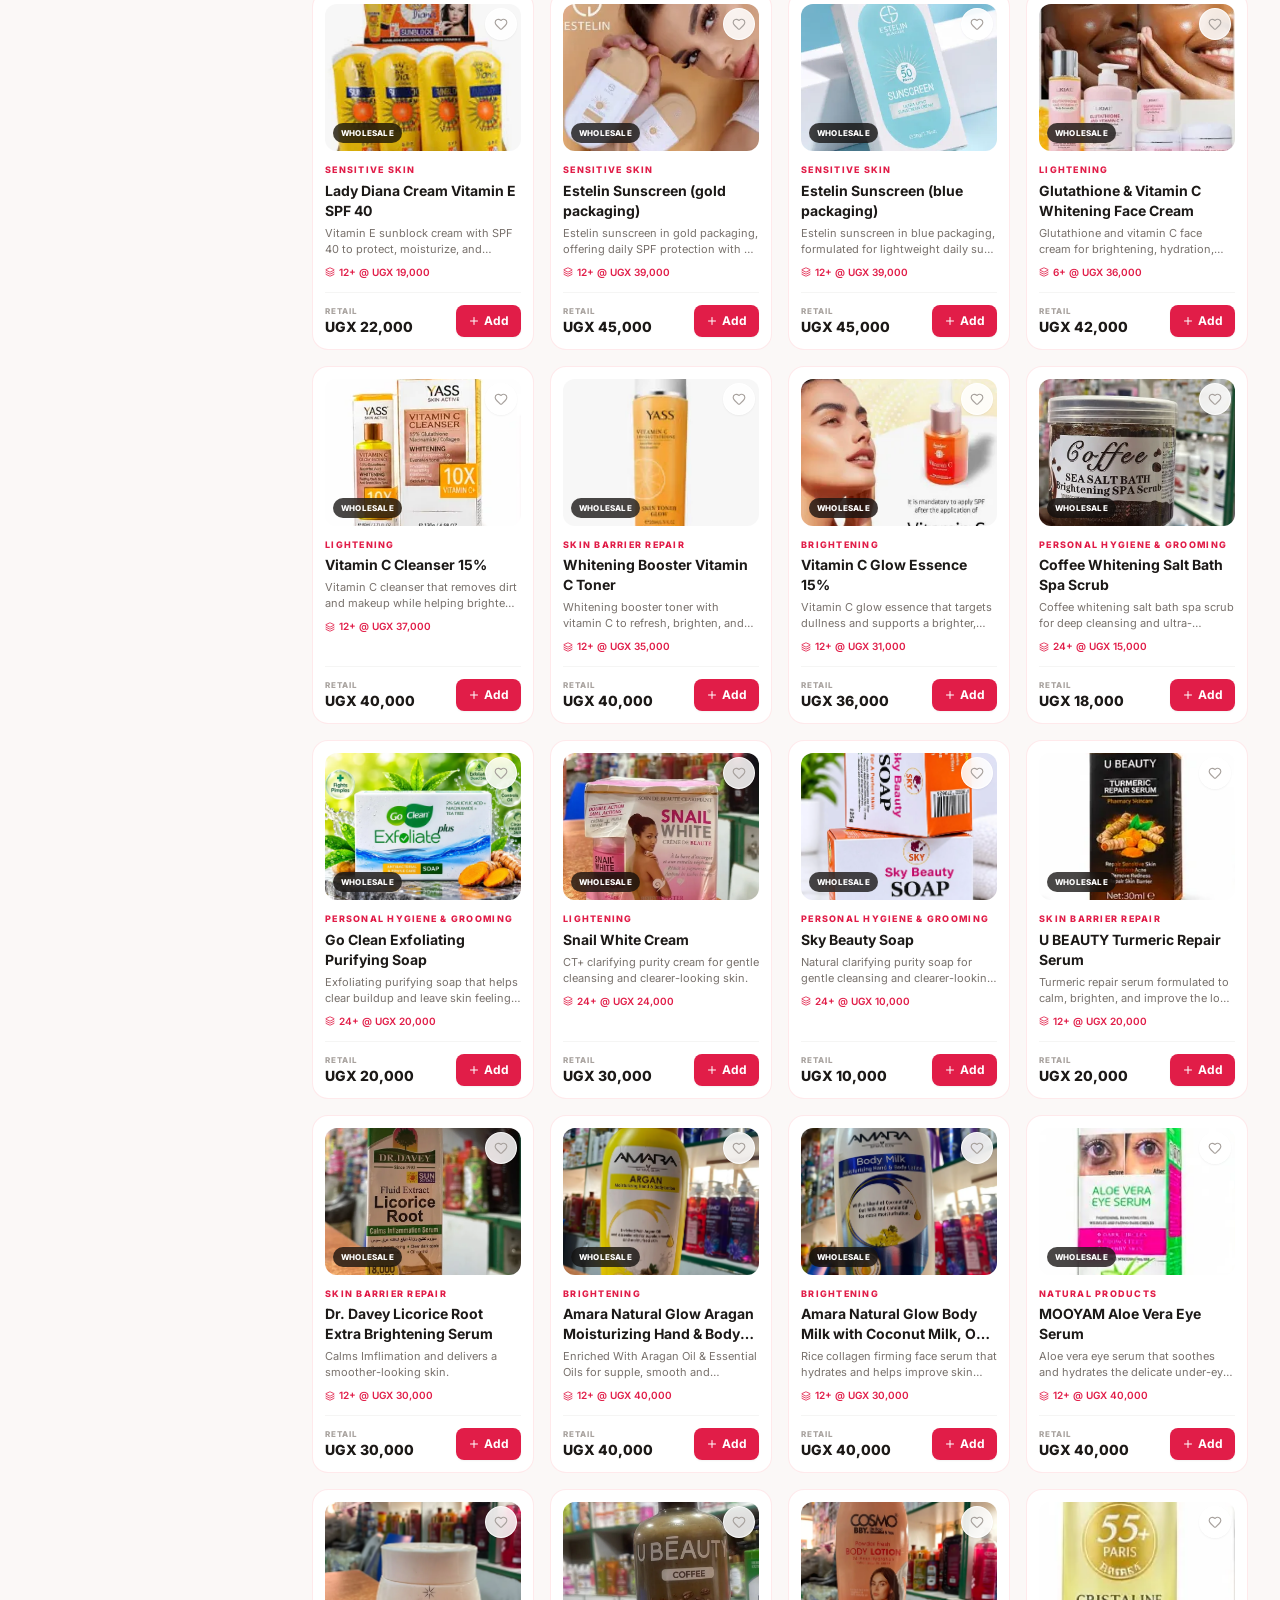
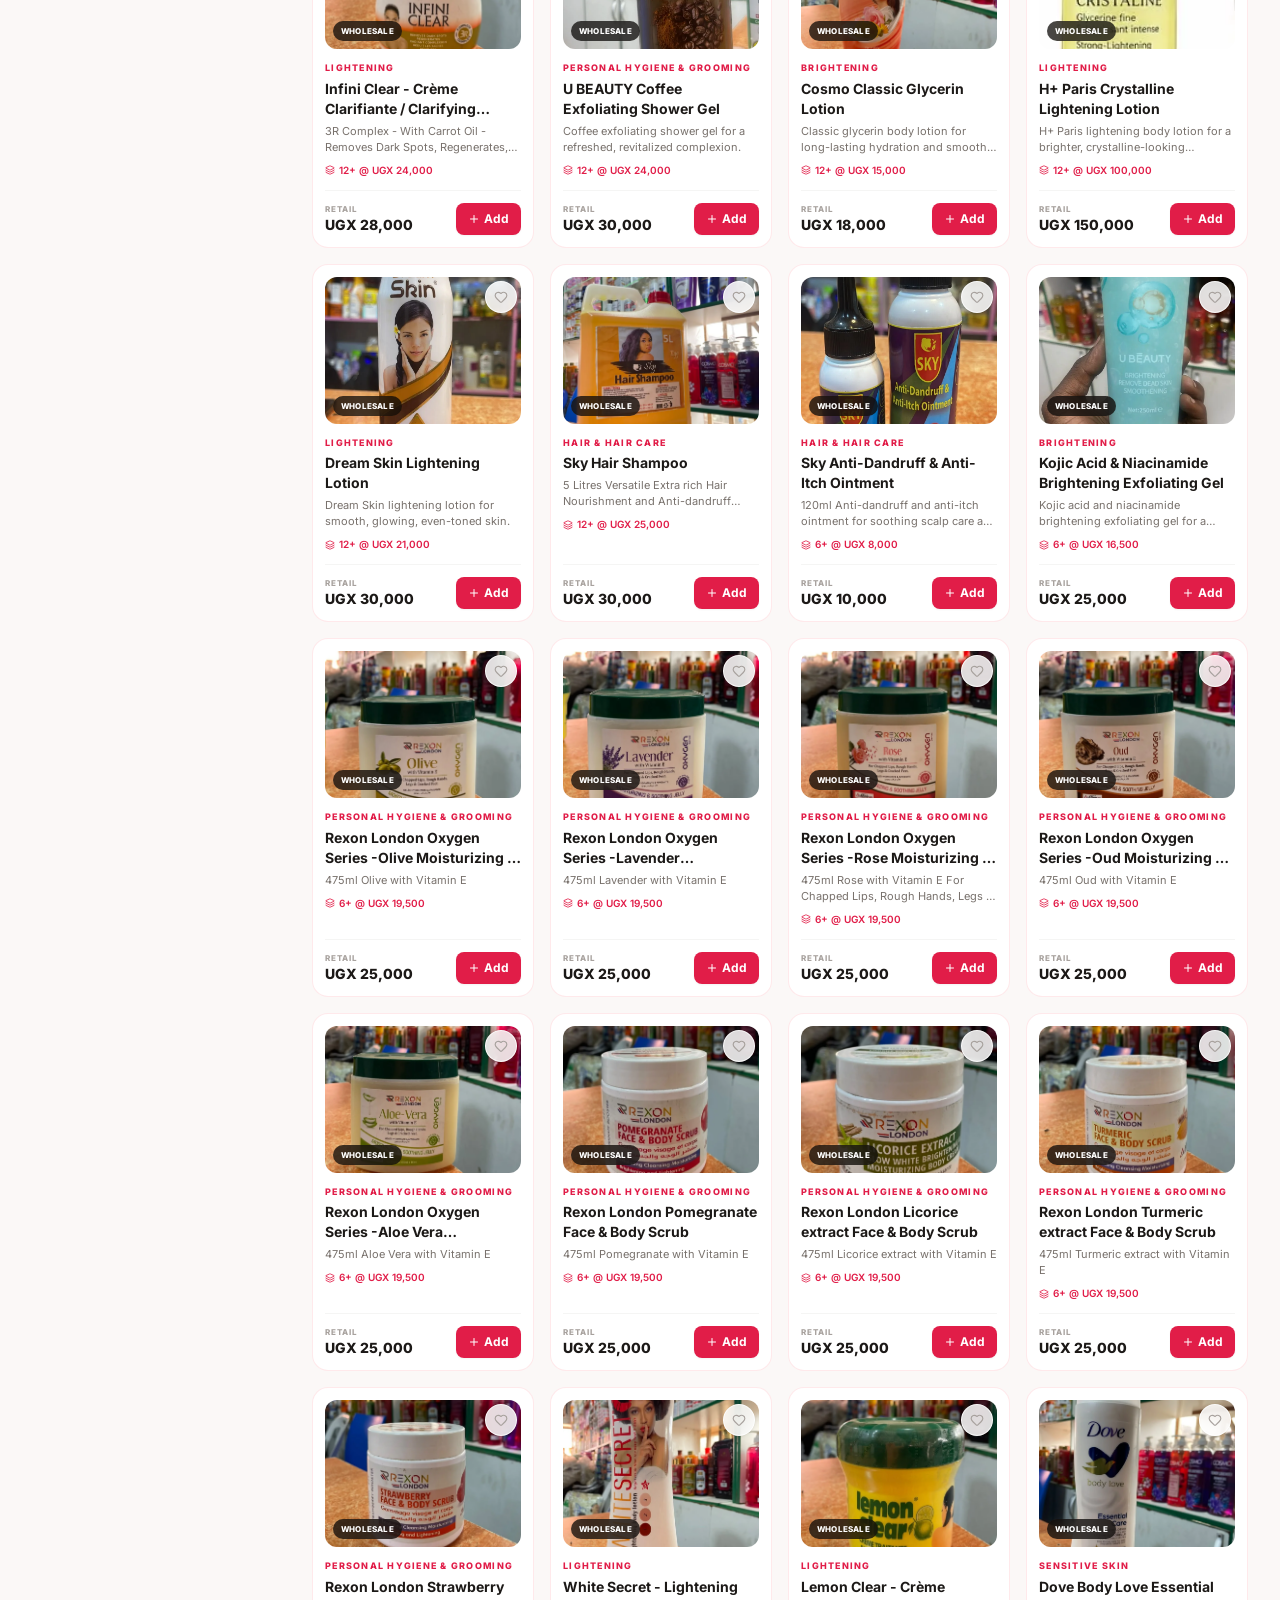
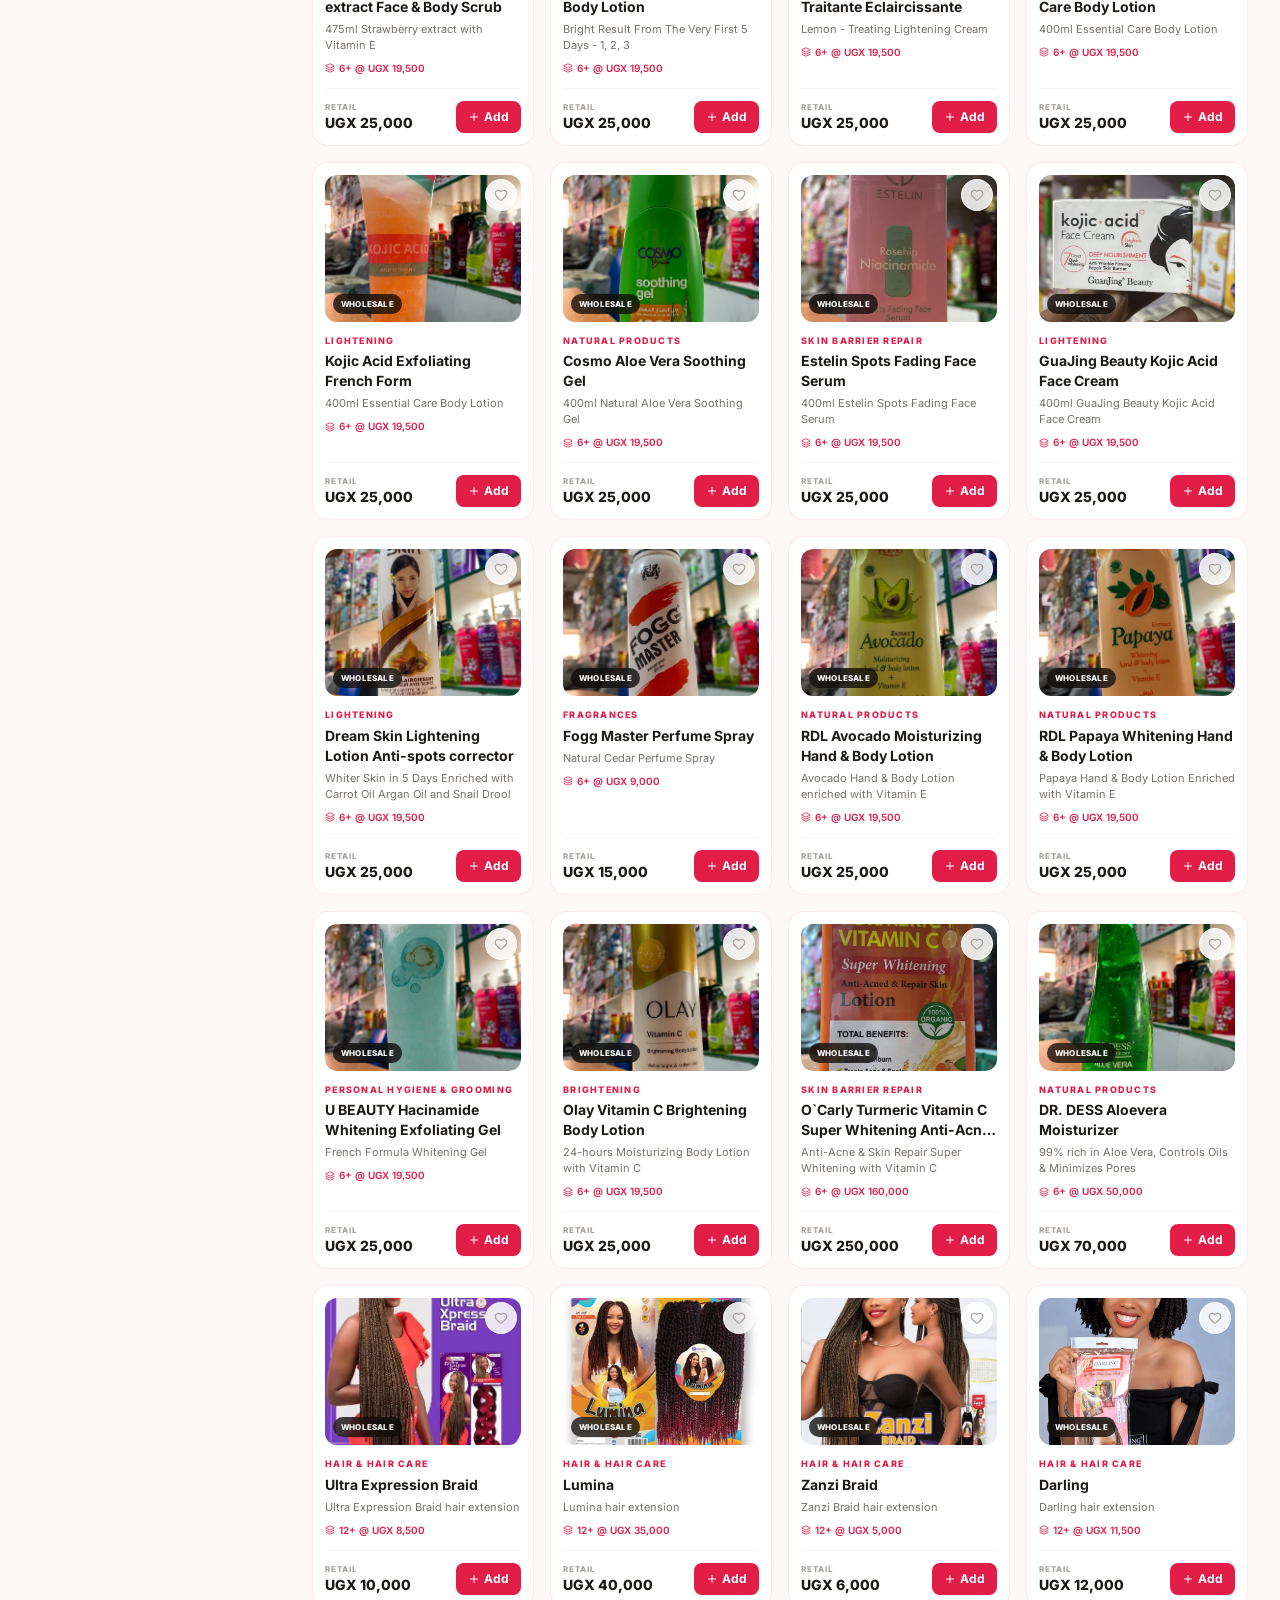
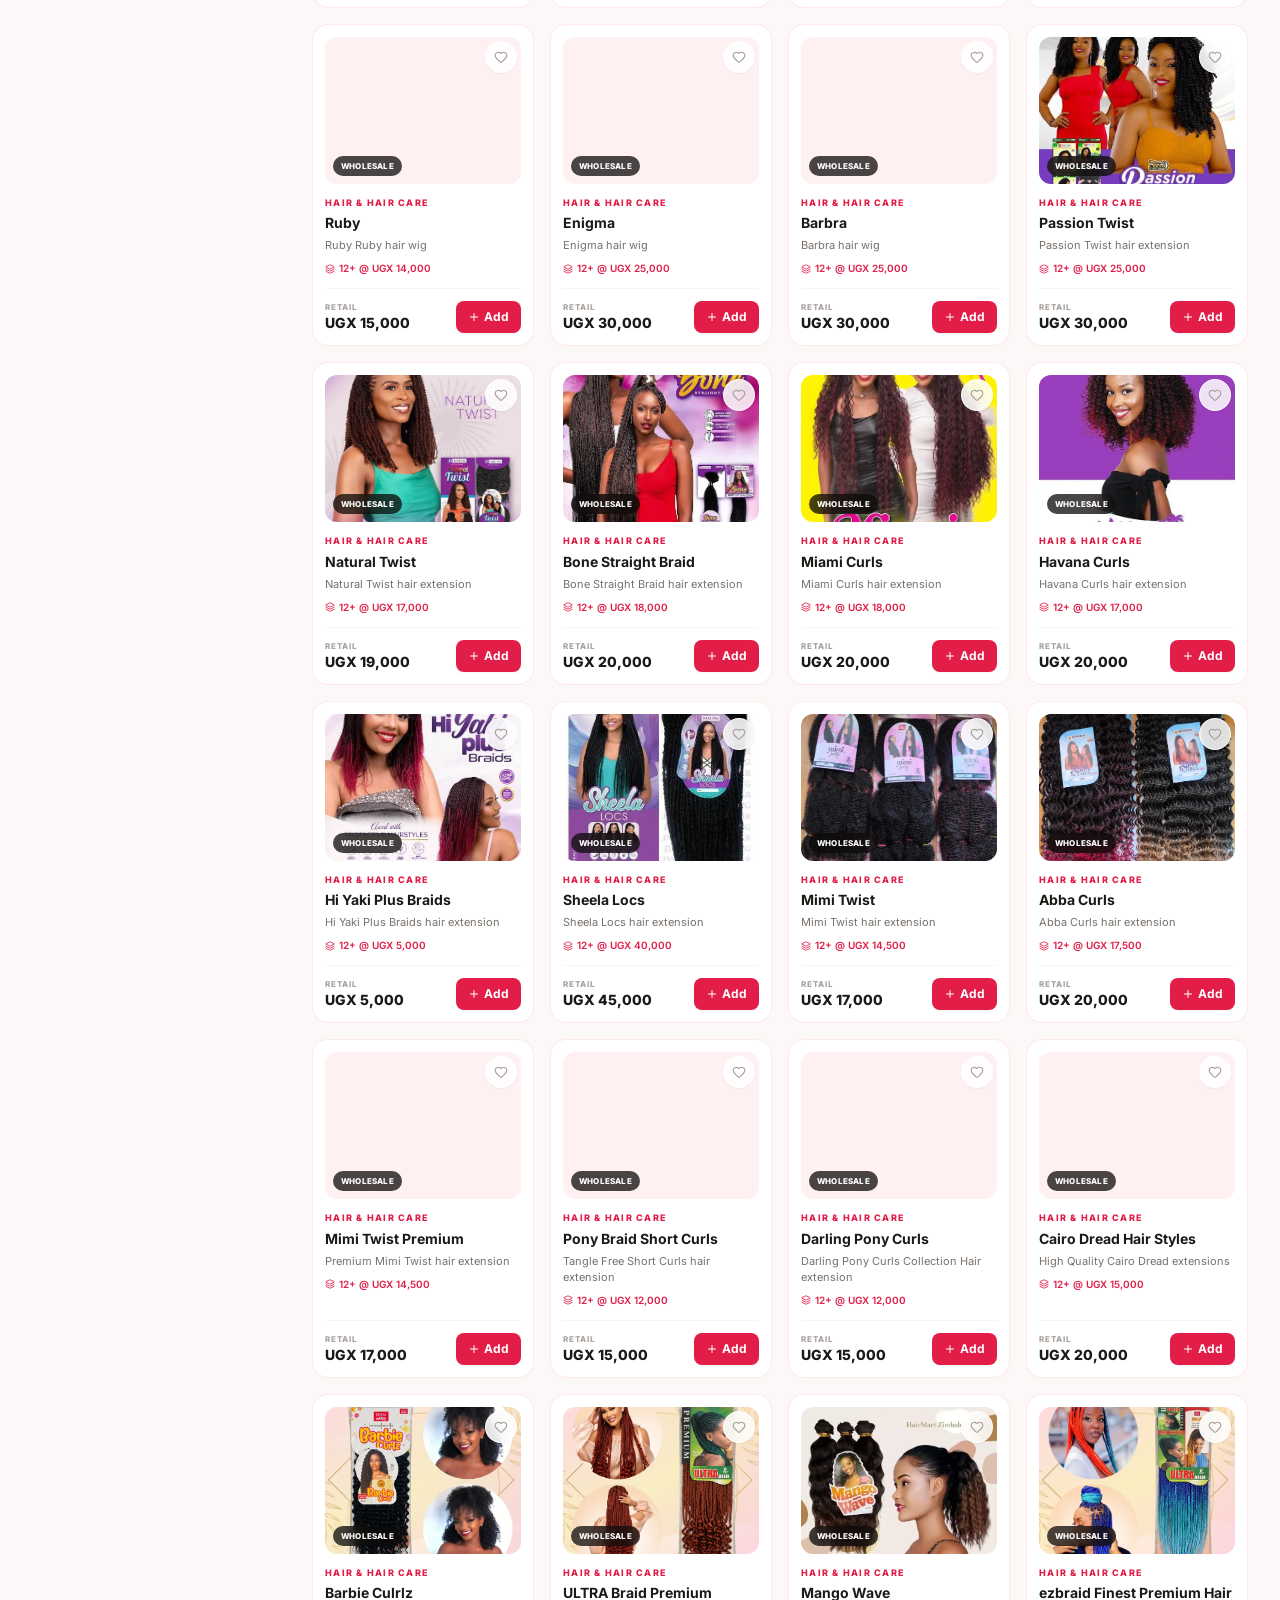
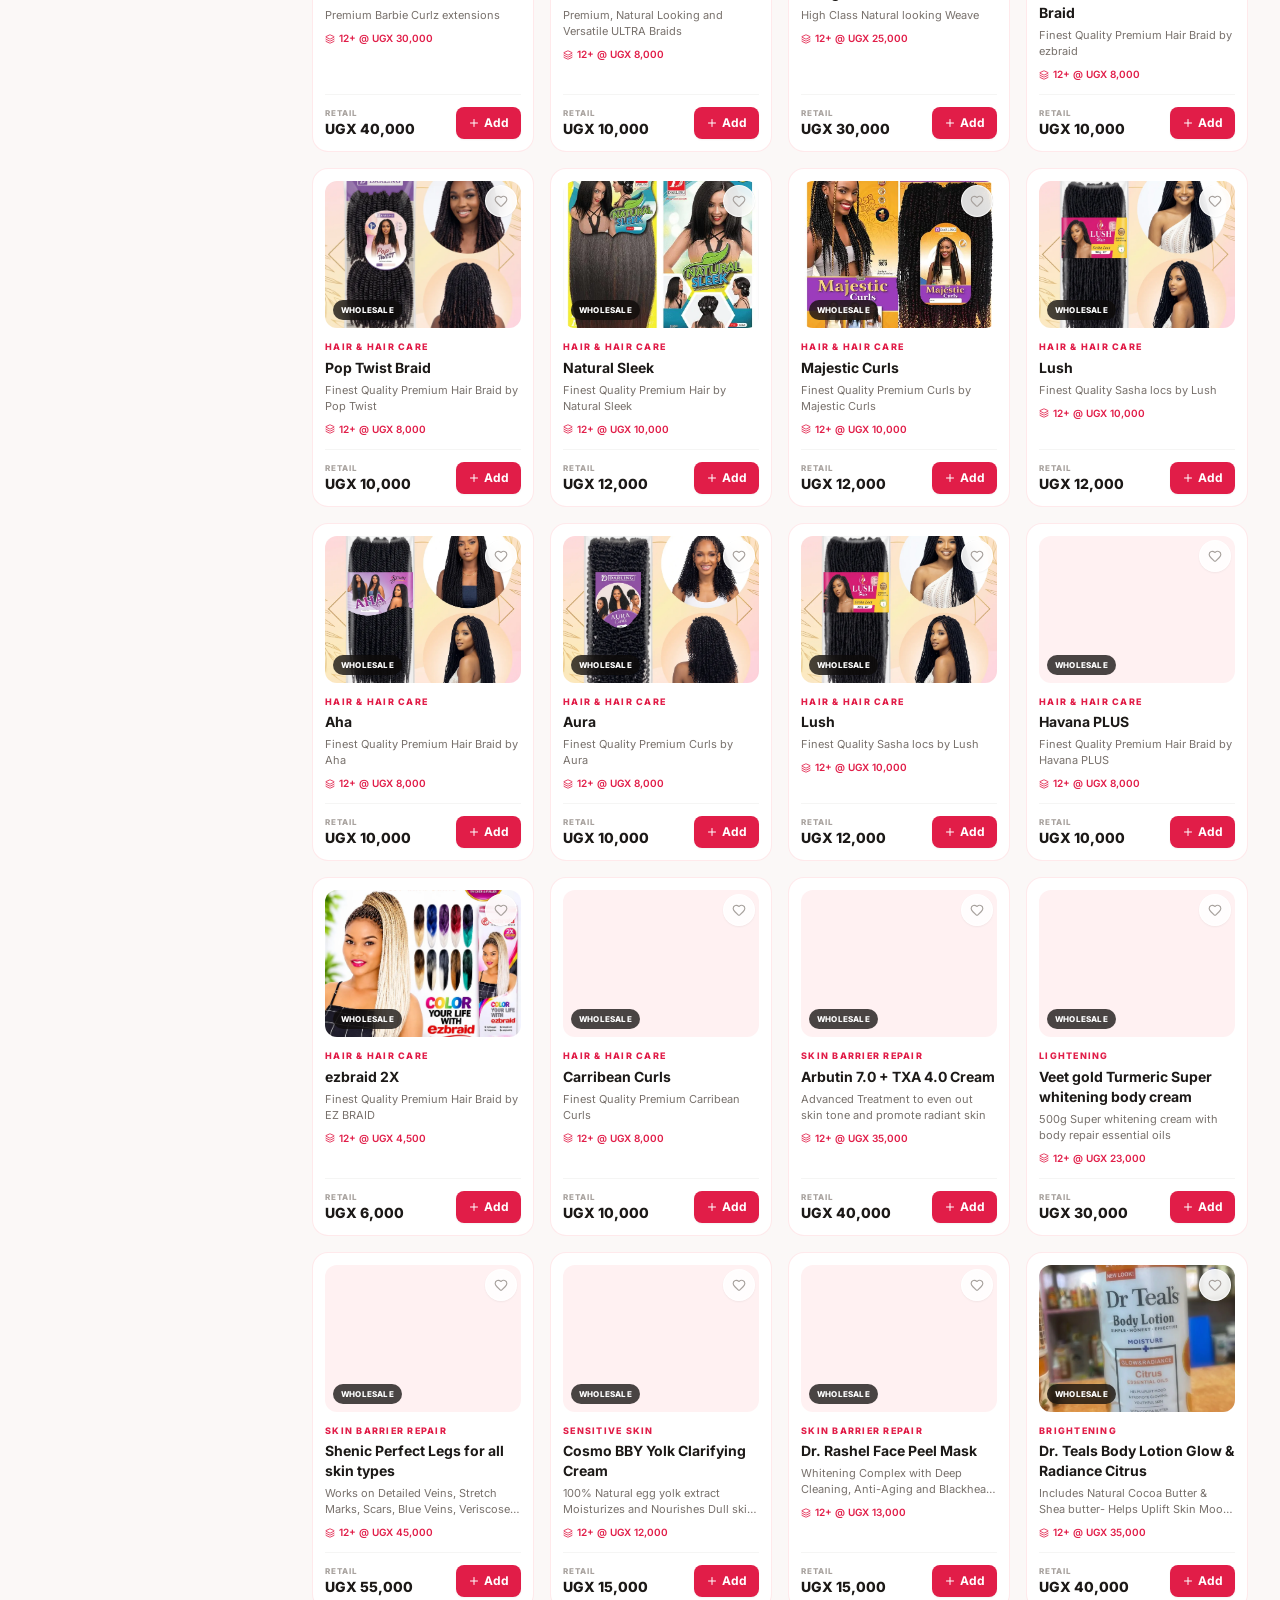
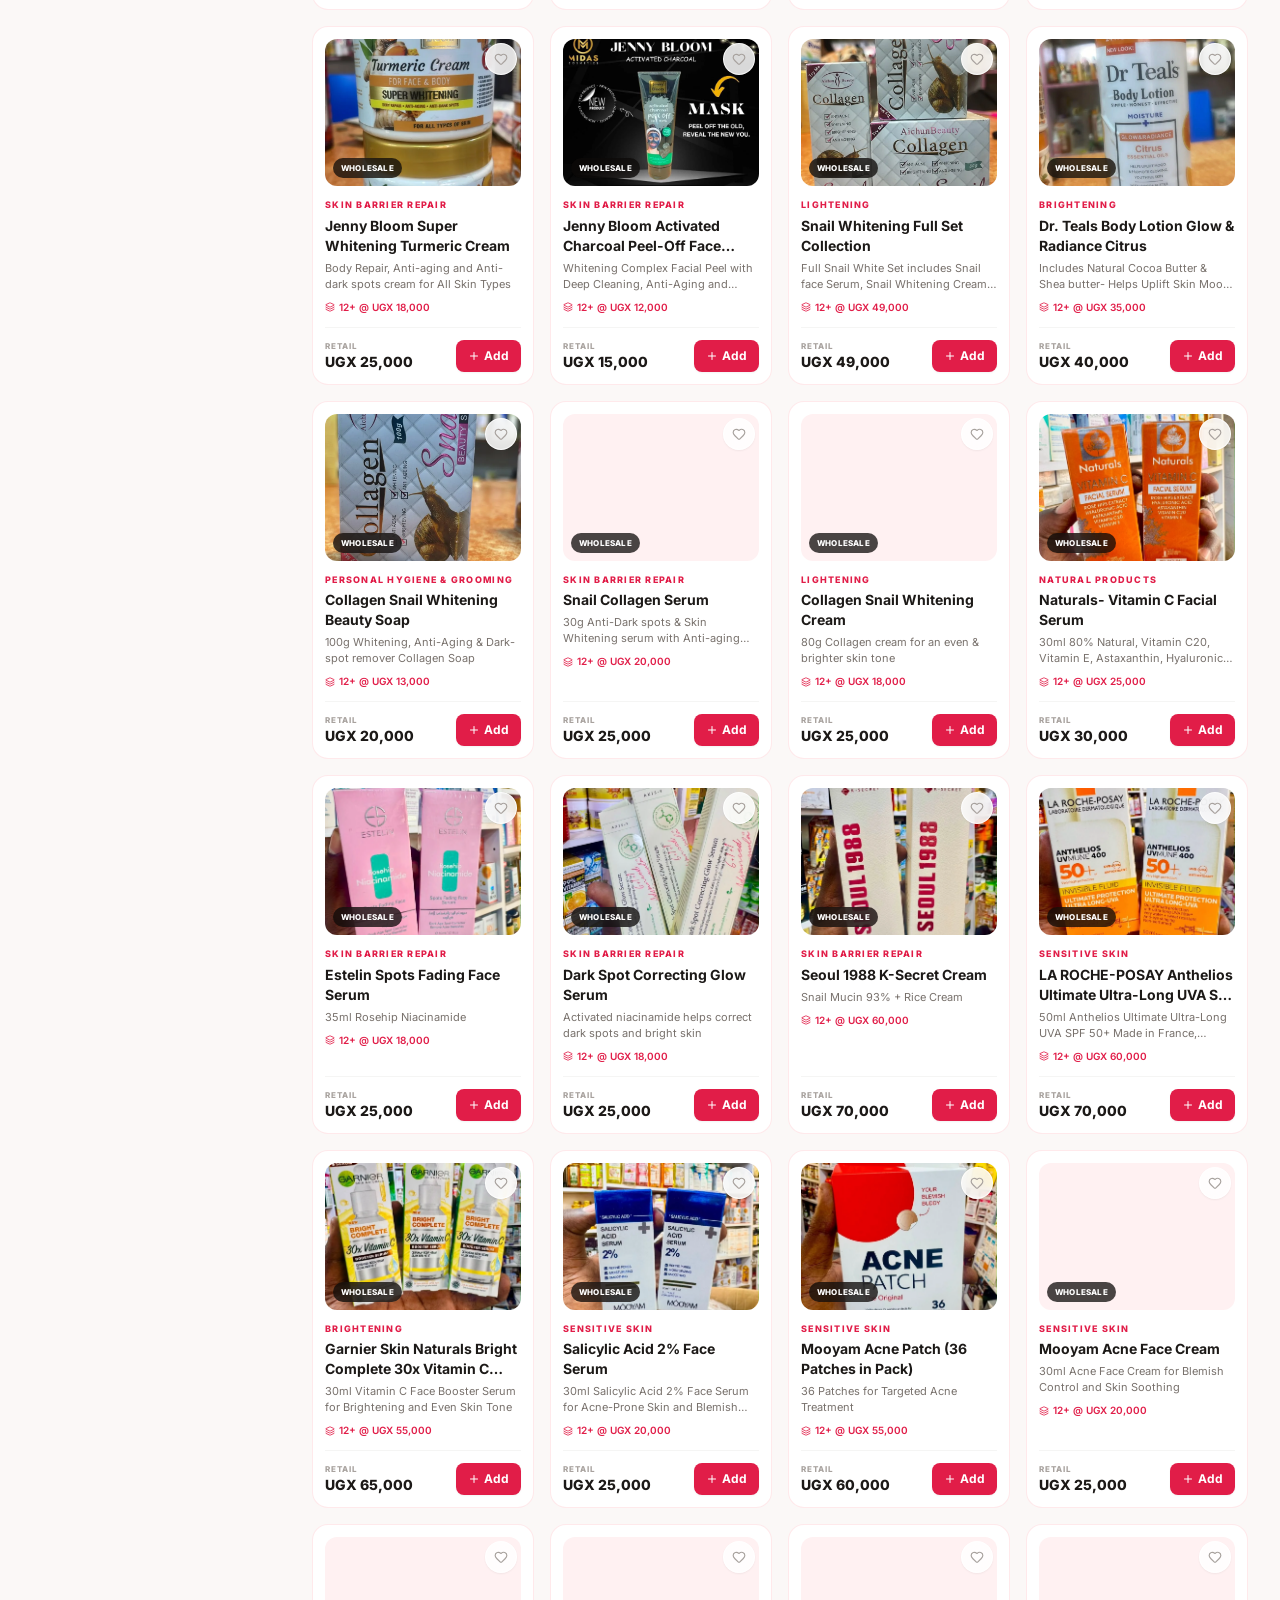
==== commit 14ebd431: "Add new skincare products to index.html" ====
--- a/index.html
+++ b/index.html
@@ -3256,8 +3256,27 @@
     image: 'images/descol4.webp',
     desc: '380g Eucerin SPF UVB UVA 50+ Sun Protection and Oil Control Cream for Skin Protection',
     wsMin: 6, wsPrice: 40000
-  }
-  
+  },
+   {
+    id: 176,
+    name: 'Dr. Davey Licorice Root Face Brightening Combo & Daily Care Pack',
+    category: 'Sensitive Skin',
+    categories: ['Sensitive Skin','Skin Barrier Repair'],
+    price: 135000,
+    image: 'images/face.webp',
+    desc: 'Licorice Root Face Cleanser-120g, Toner-120ml, Snti-Aging Serum-60ml, Brightening Beauty Soap & Licorice Root Beauty Cream for Daily Face Care',
+    wsMin: 6, wsPrice: 135000
+  },
+   {
+    id: 177,
+    name: 'Dr. Davey Licorice Root Body Care & Brightening Combo Pack',
+    category: 'Sensitive Skin',
+    categories: ['Sensitive Skin','Skin Barrier Repair'],
+    price: 135000,
+    image: 'images/body.webp',
+    desc: 'Licorice Root Face Wash-330ml, Anti-Inflamatory Serum-30ml, Acne Inflammation Lotion-400ml & Licorice Root Body Oil-200ml',
+    wsMin: 6, wsPrice: 135000
+  },
 ];
 
 let cart = JSON.parse(localStorage.getItem('vc_cart_v2')) || [];
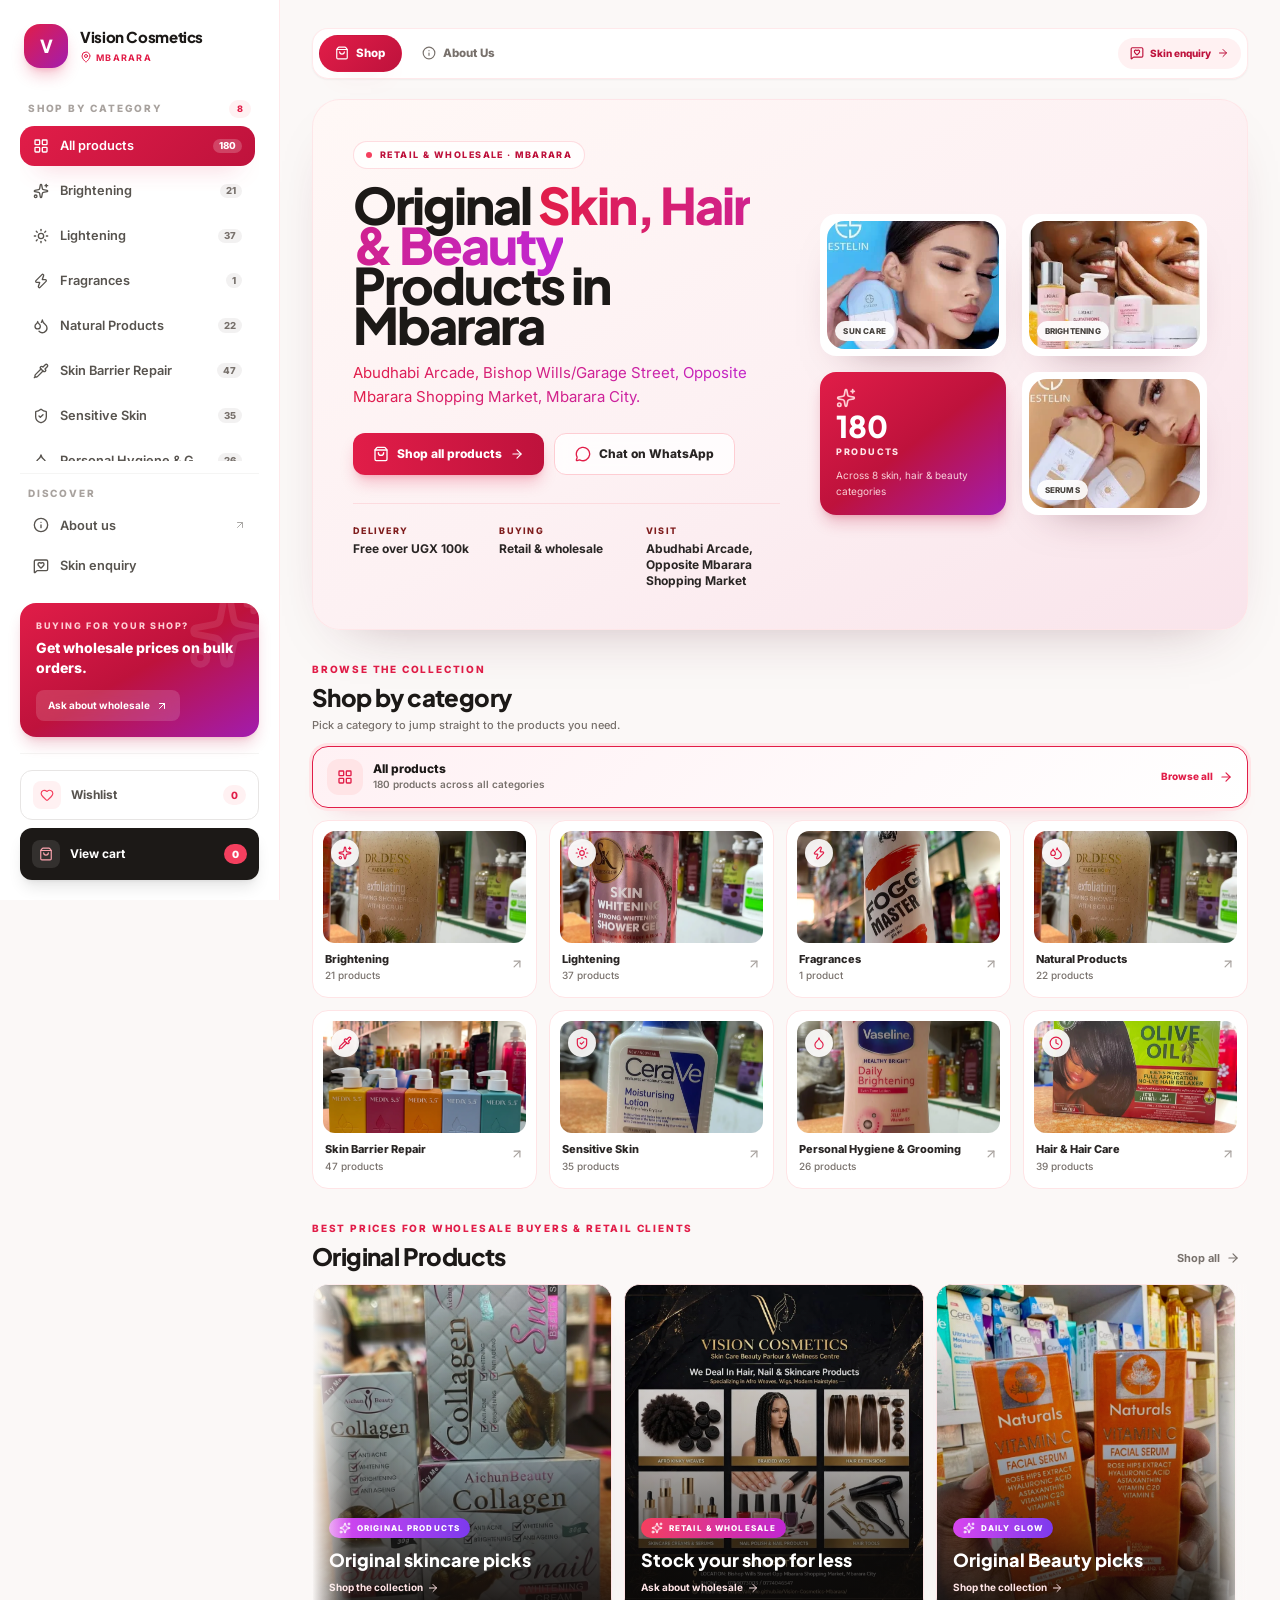
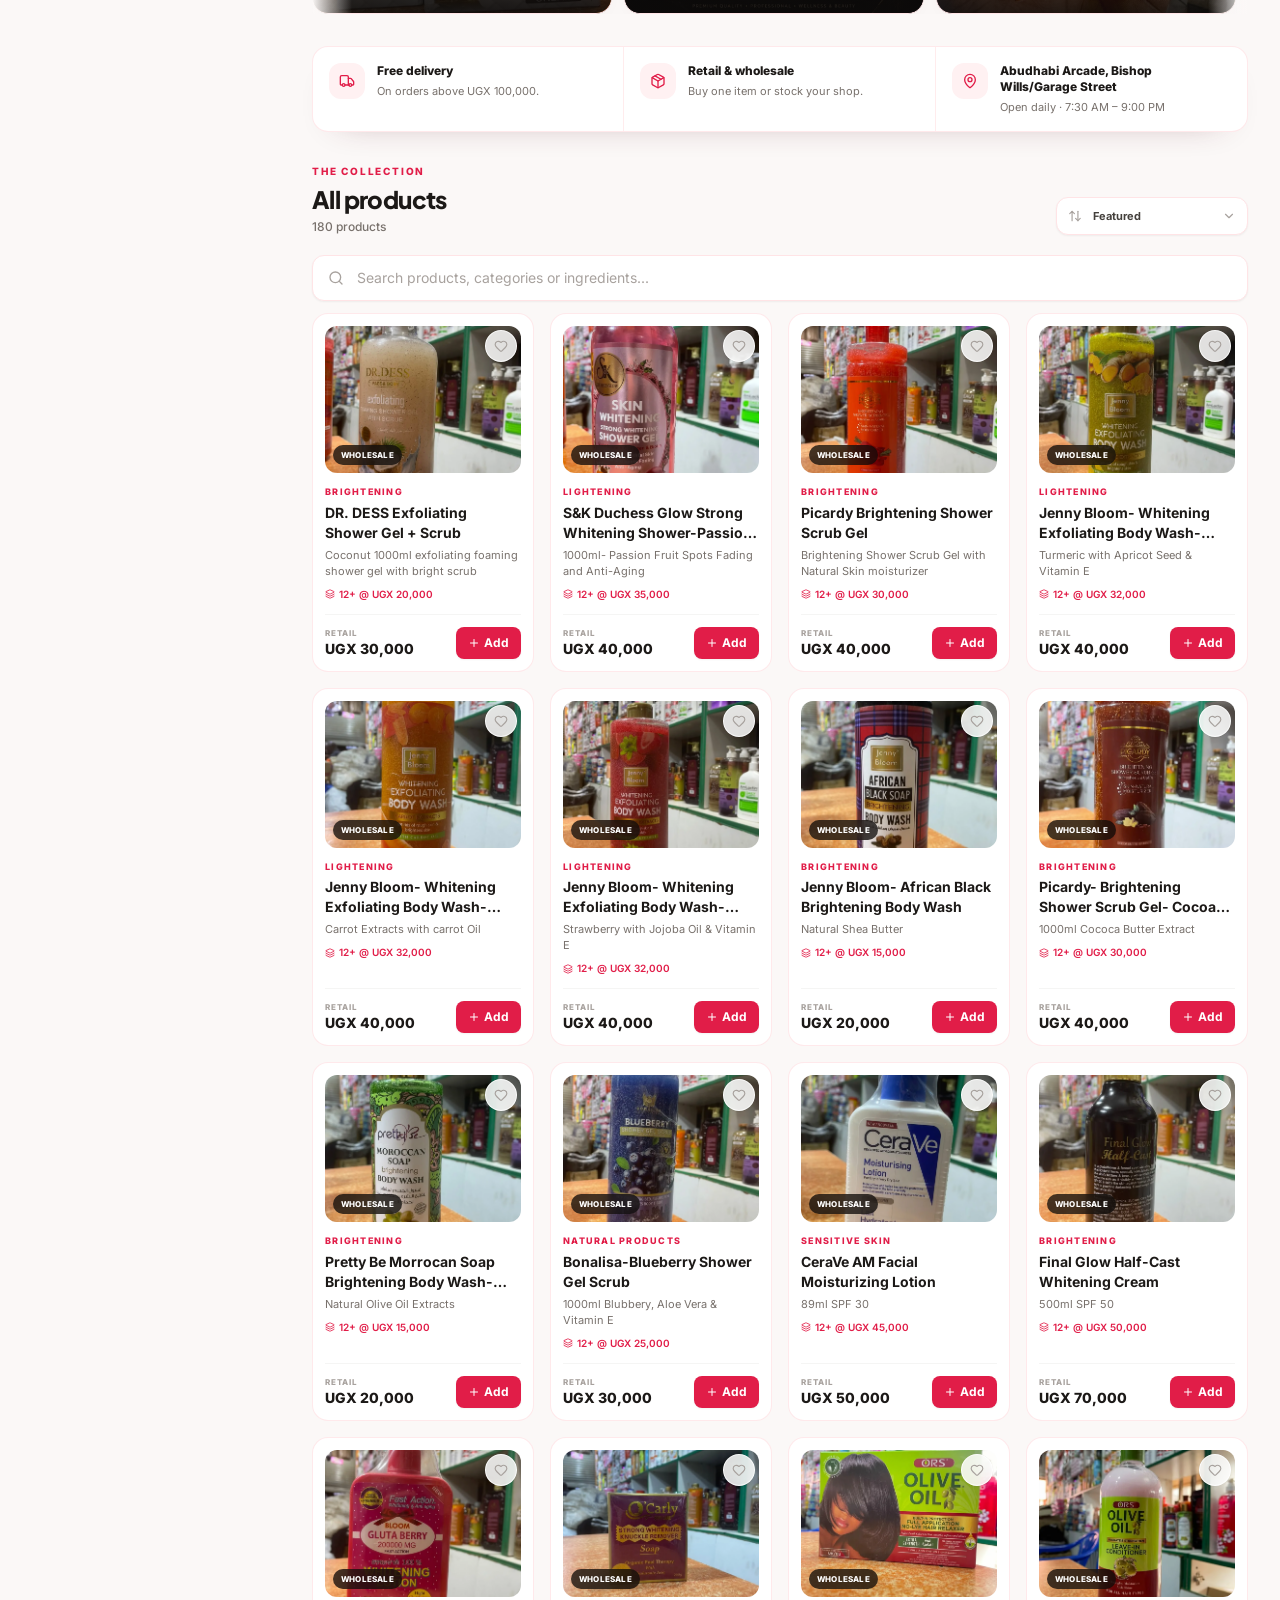
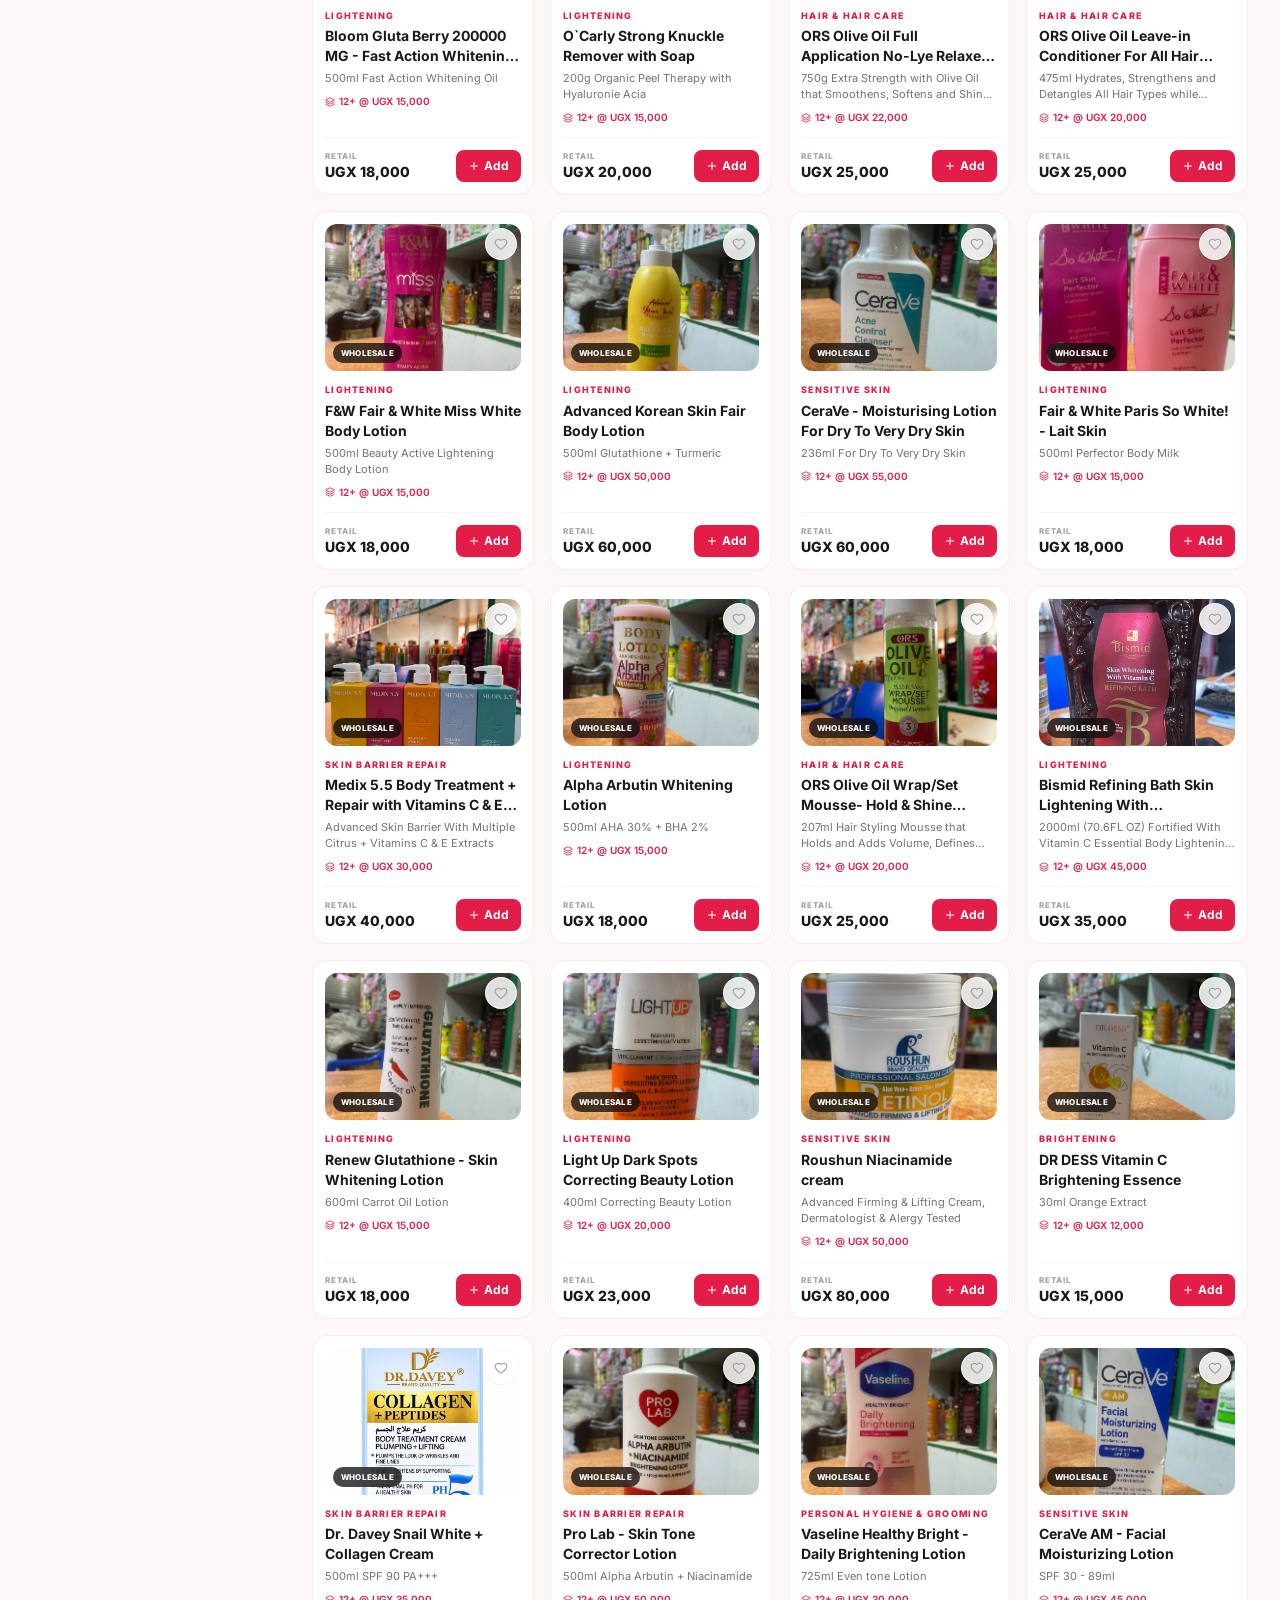
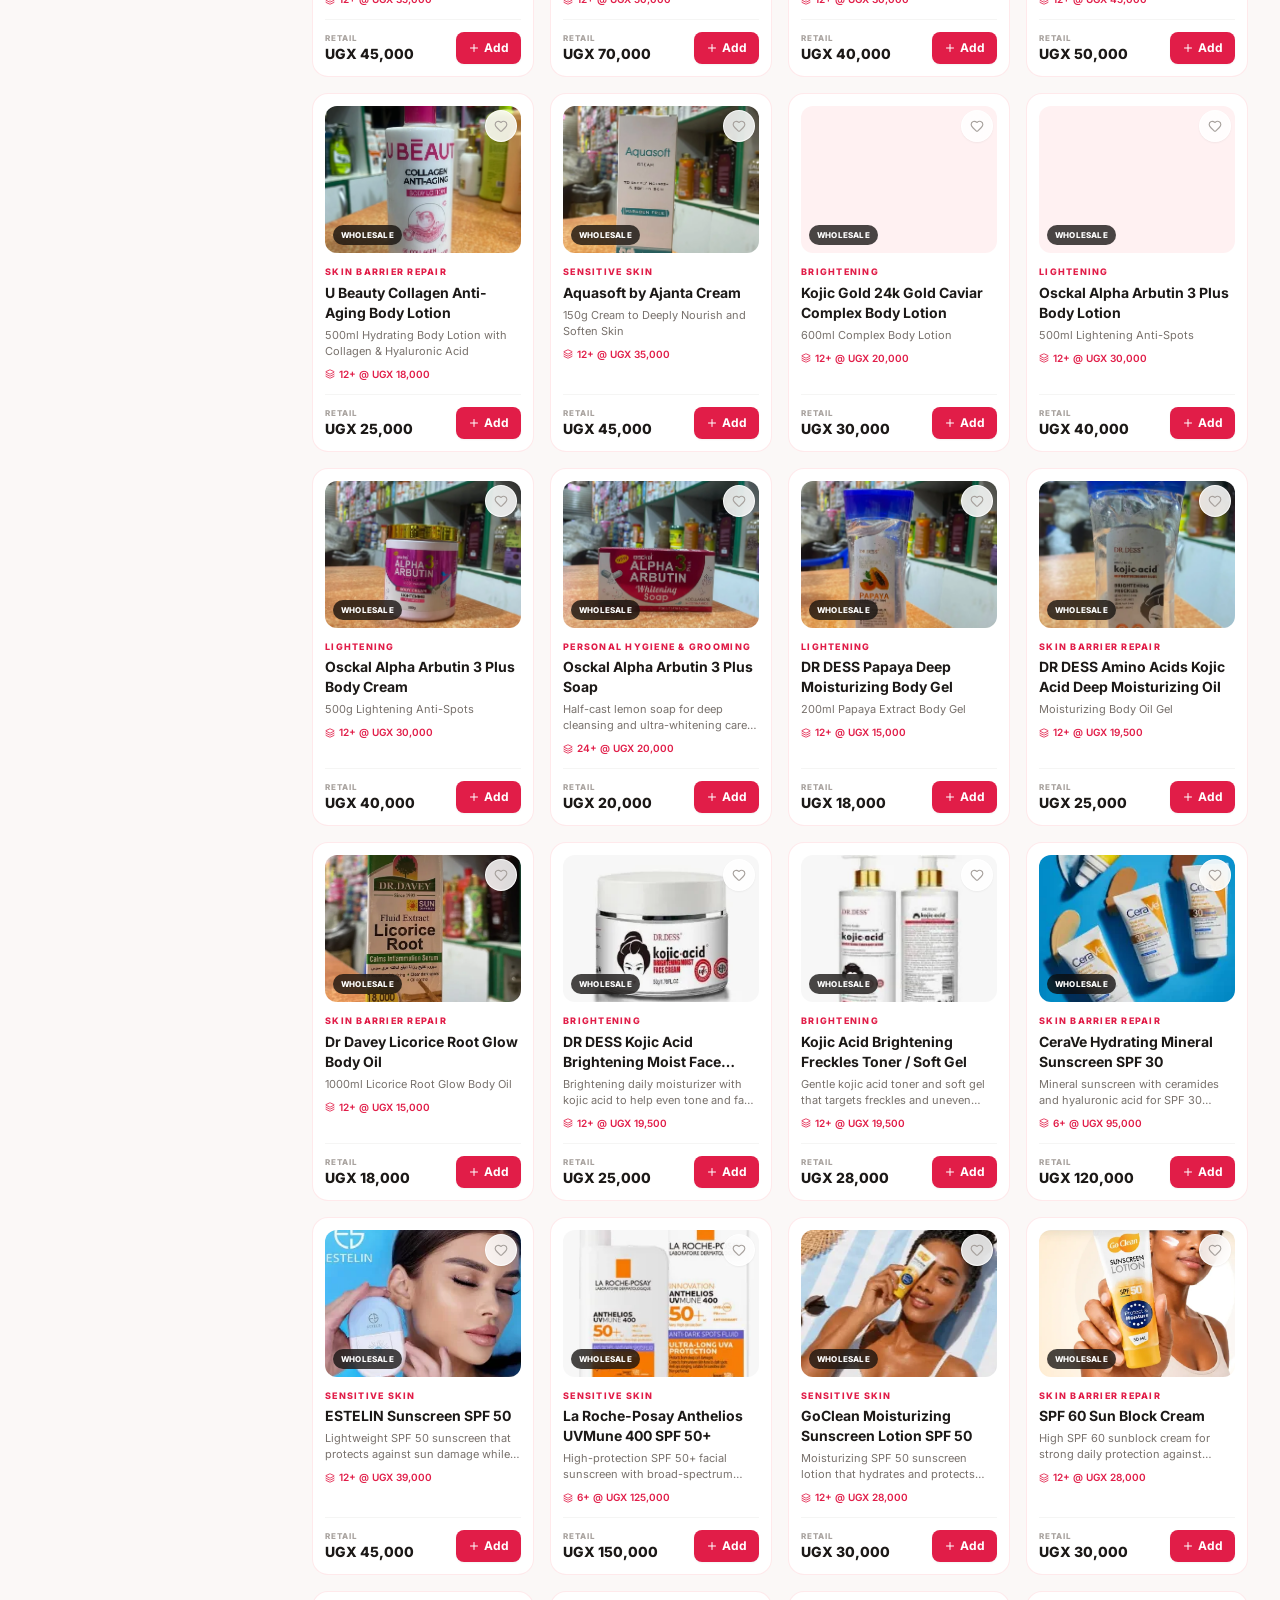
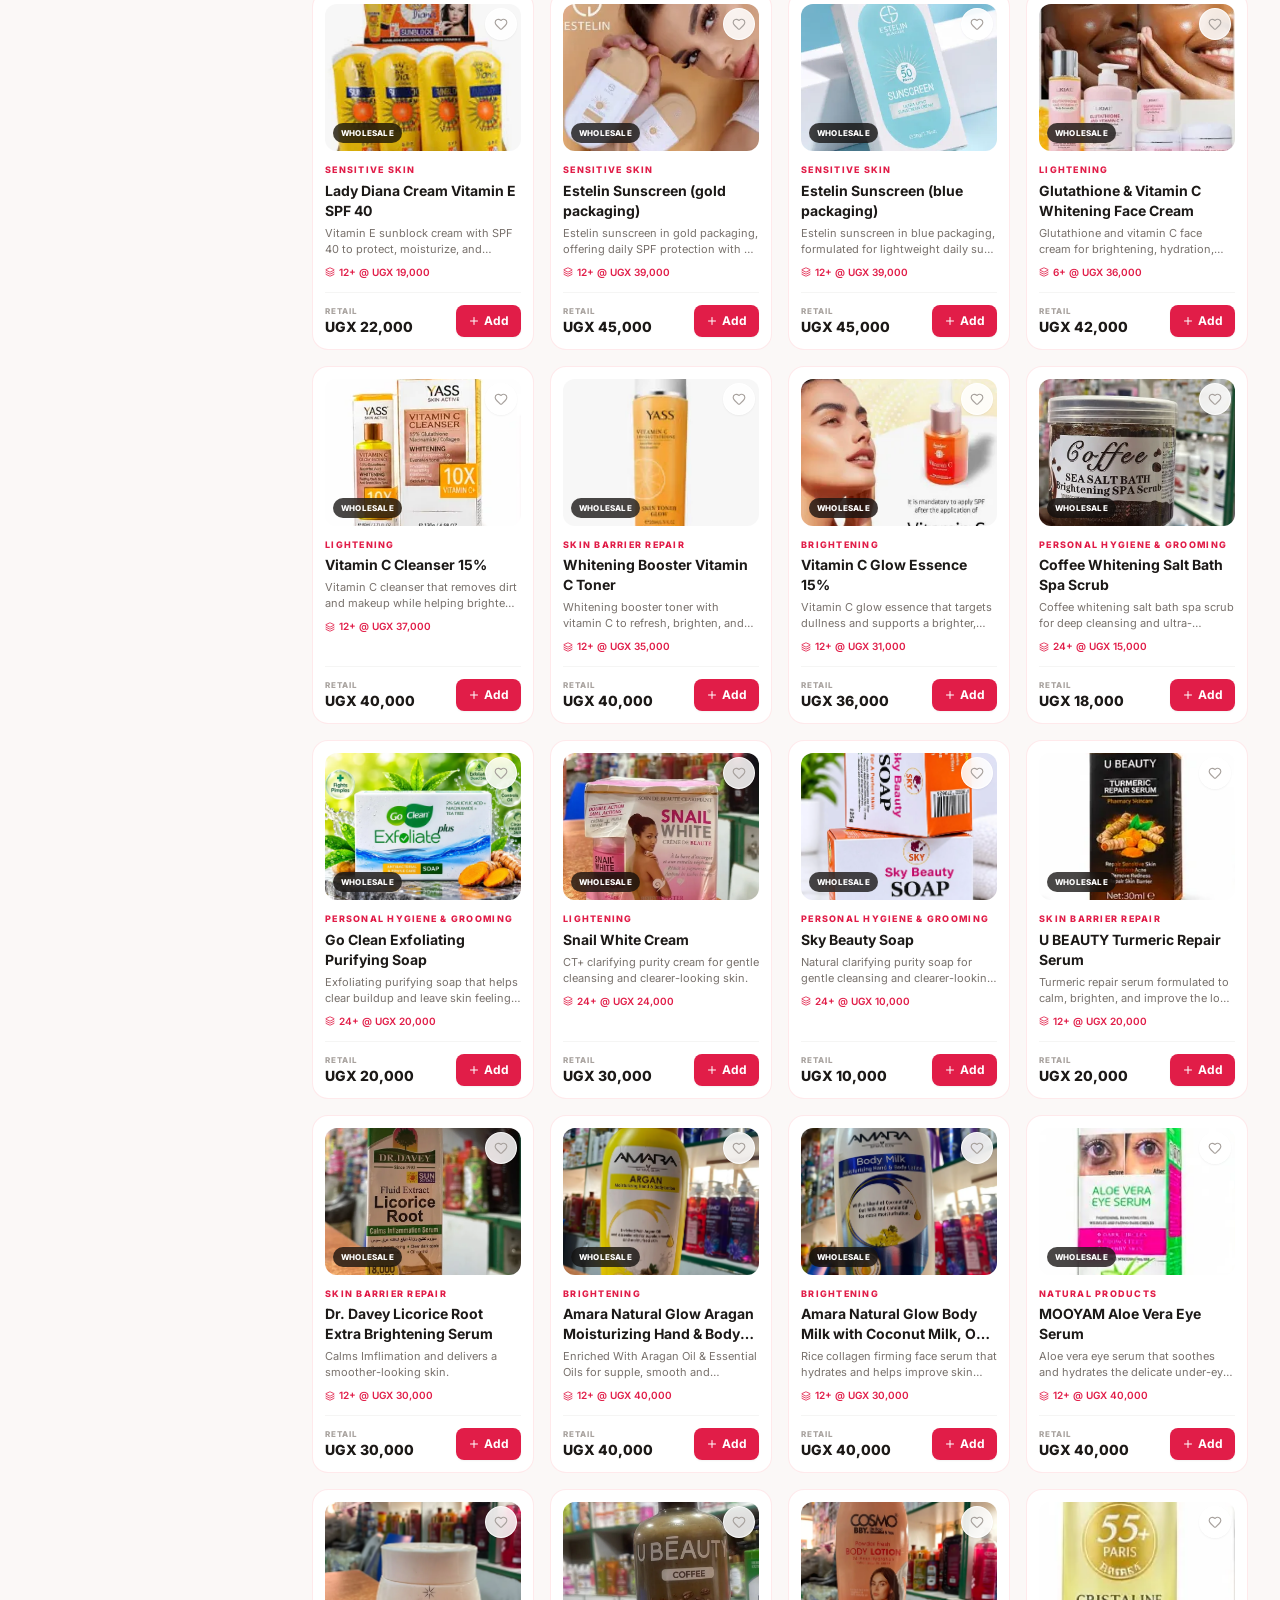
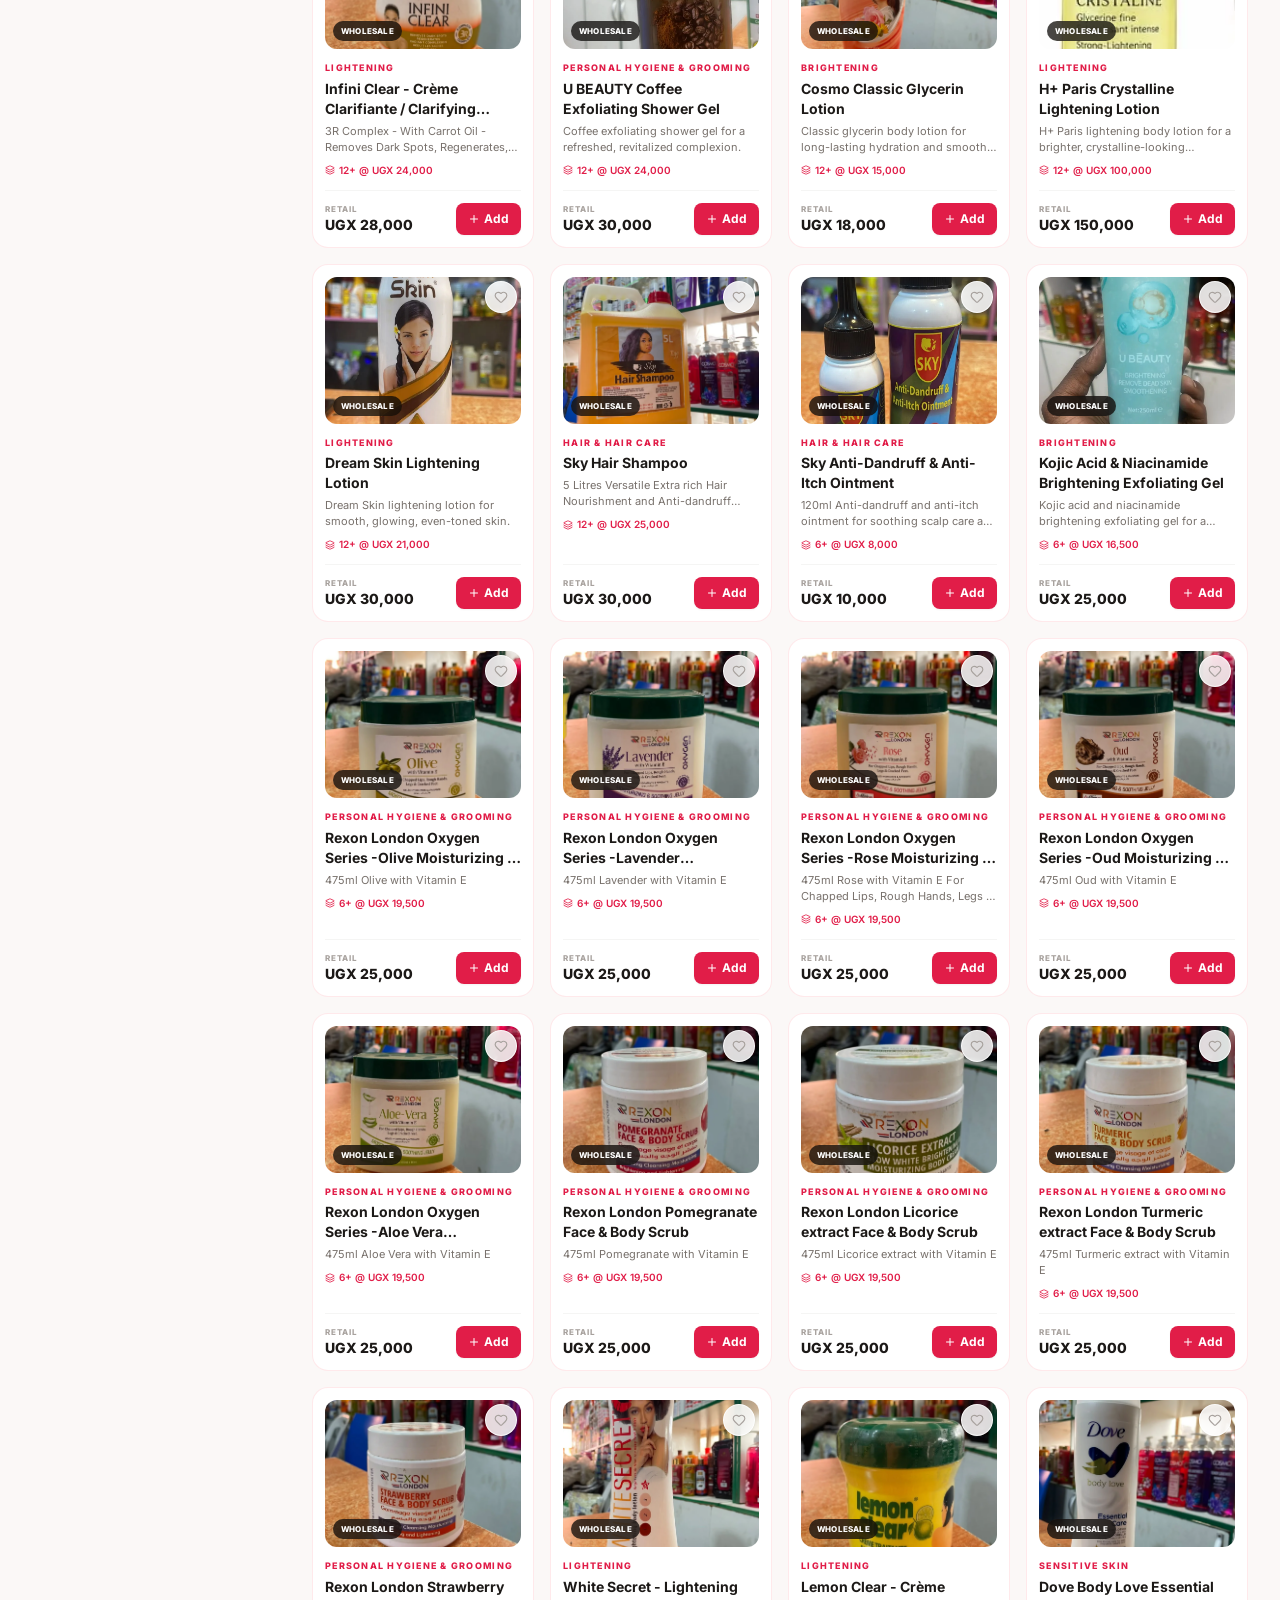
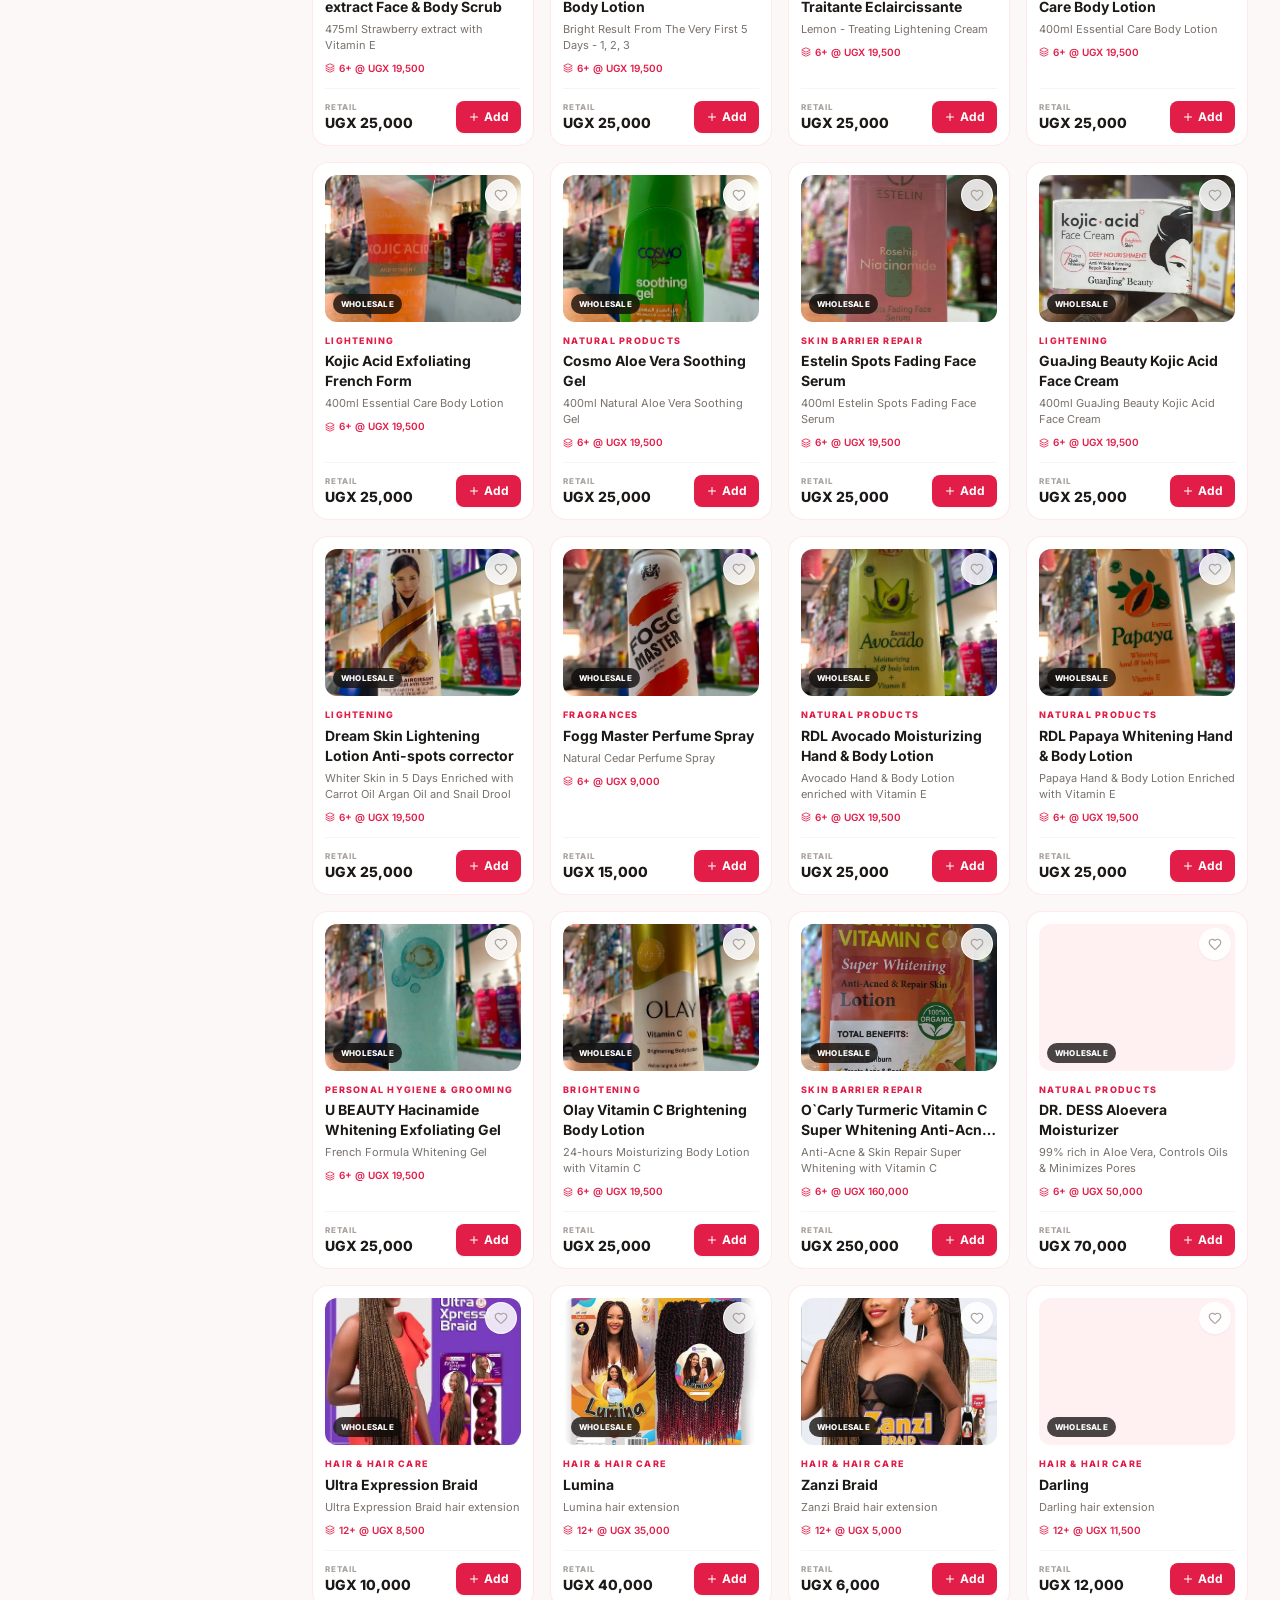
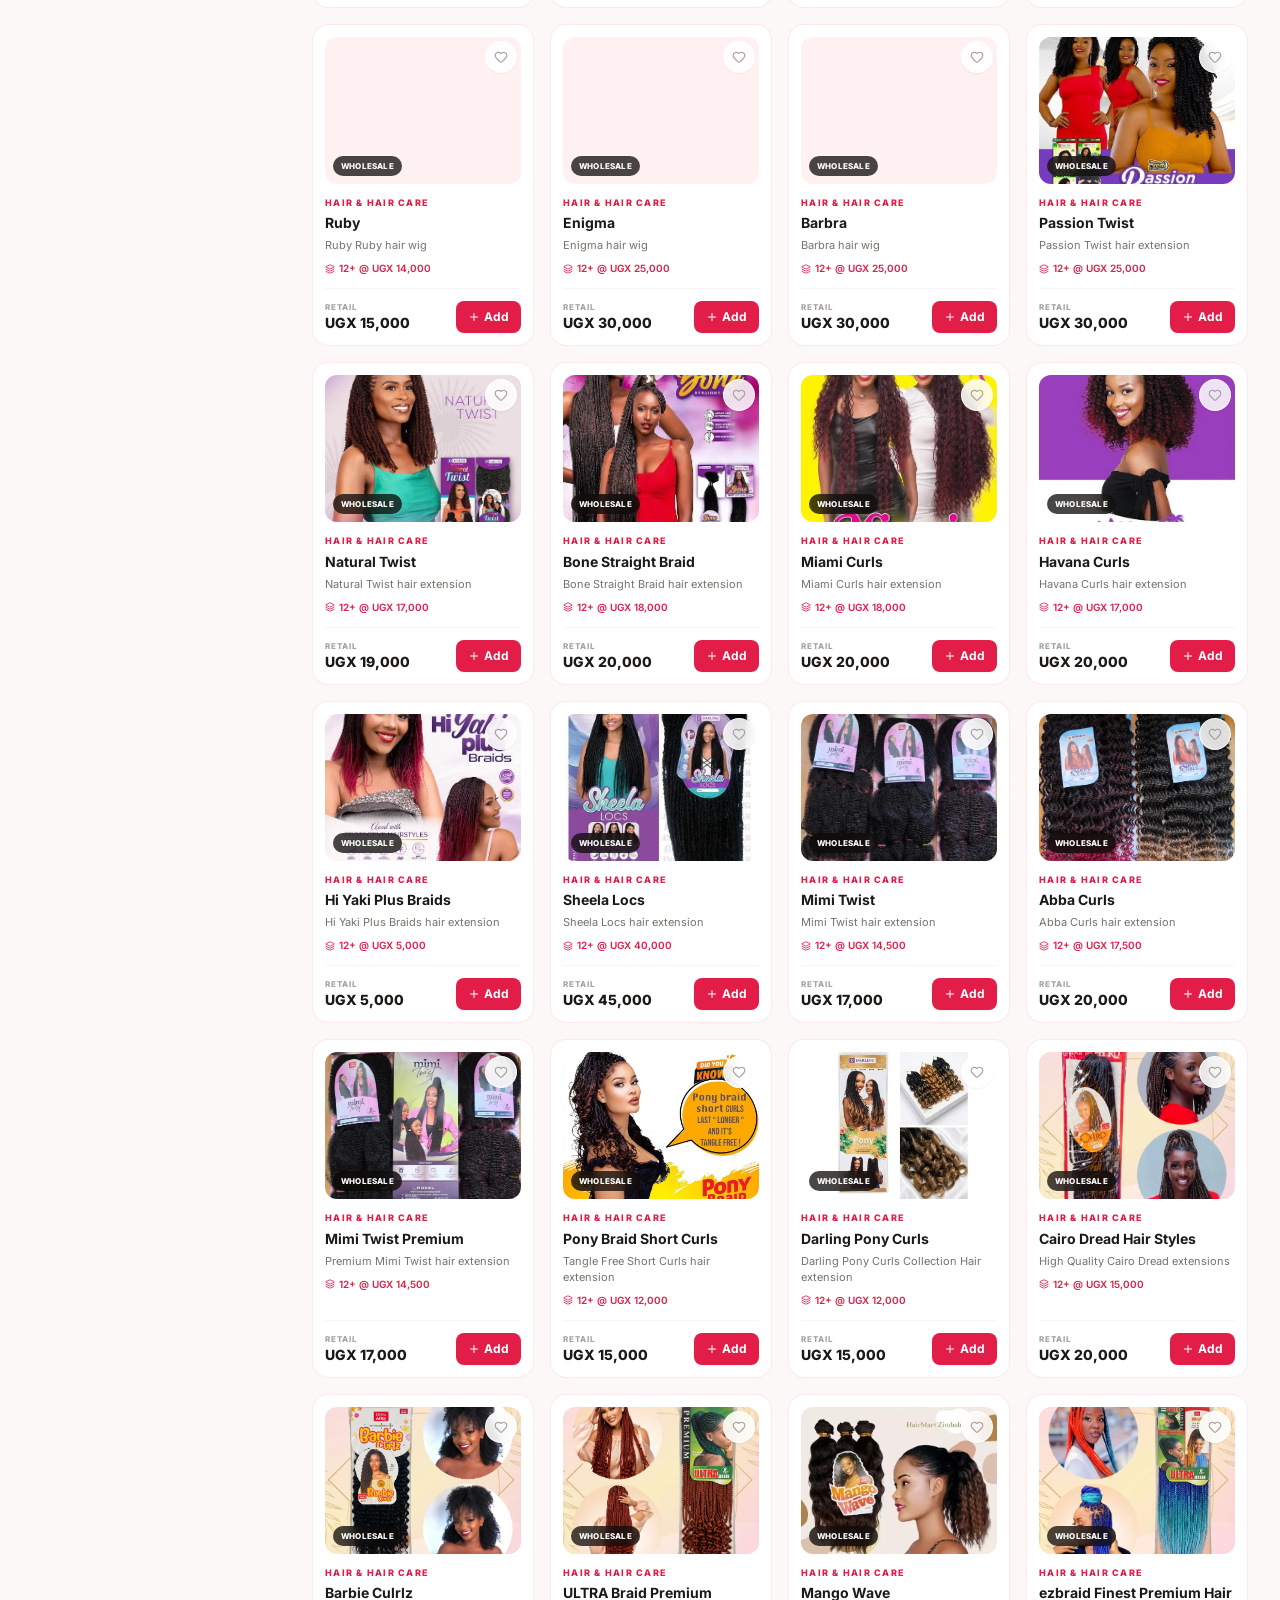
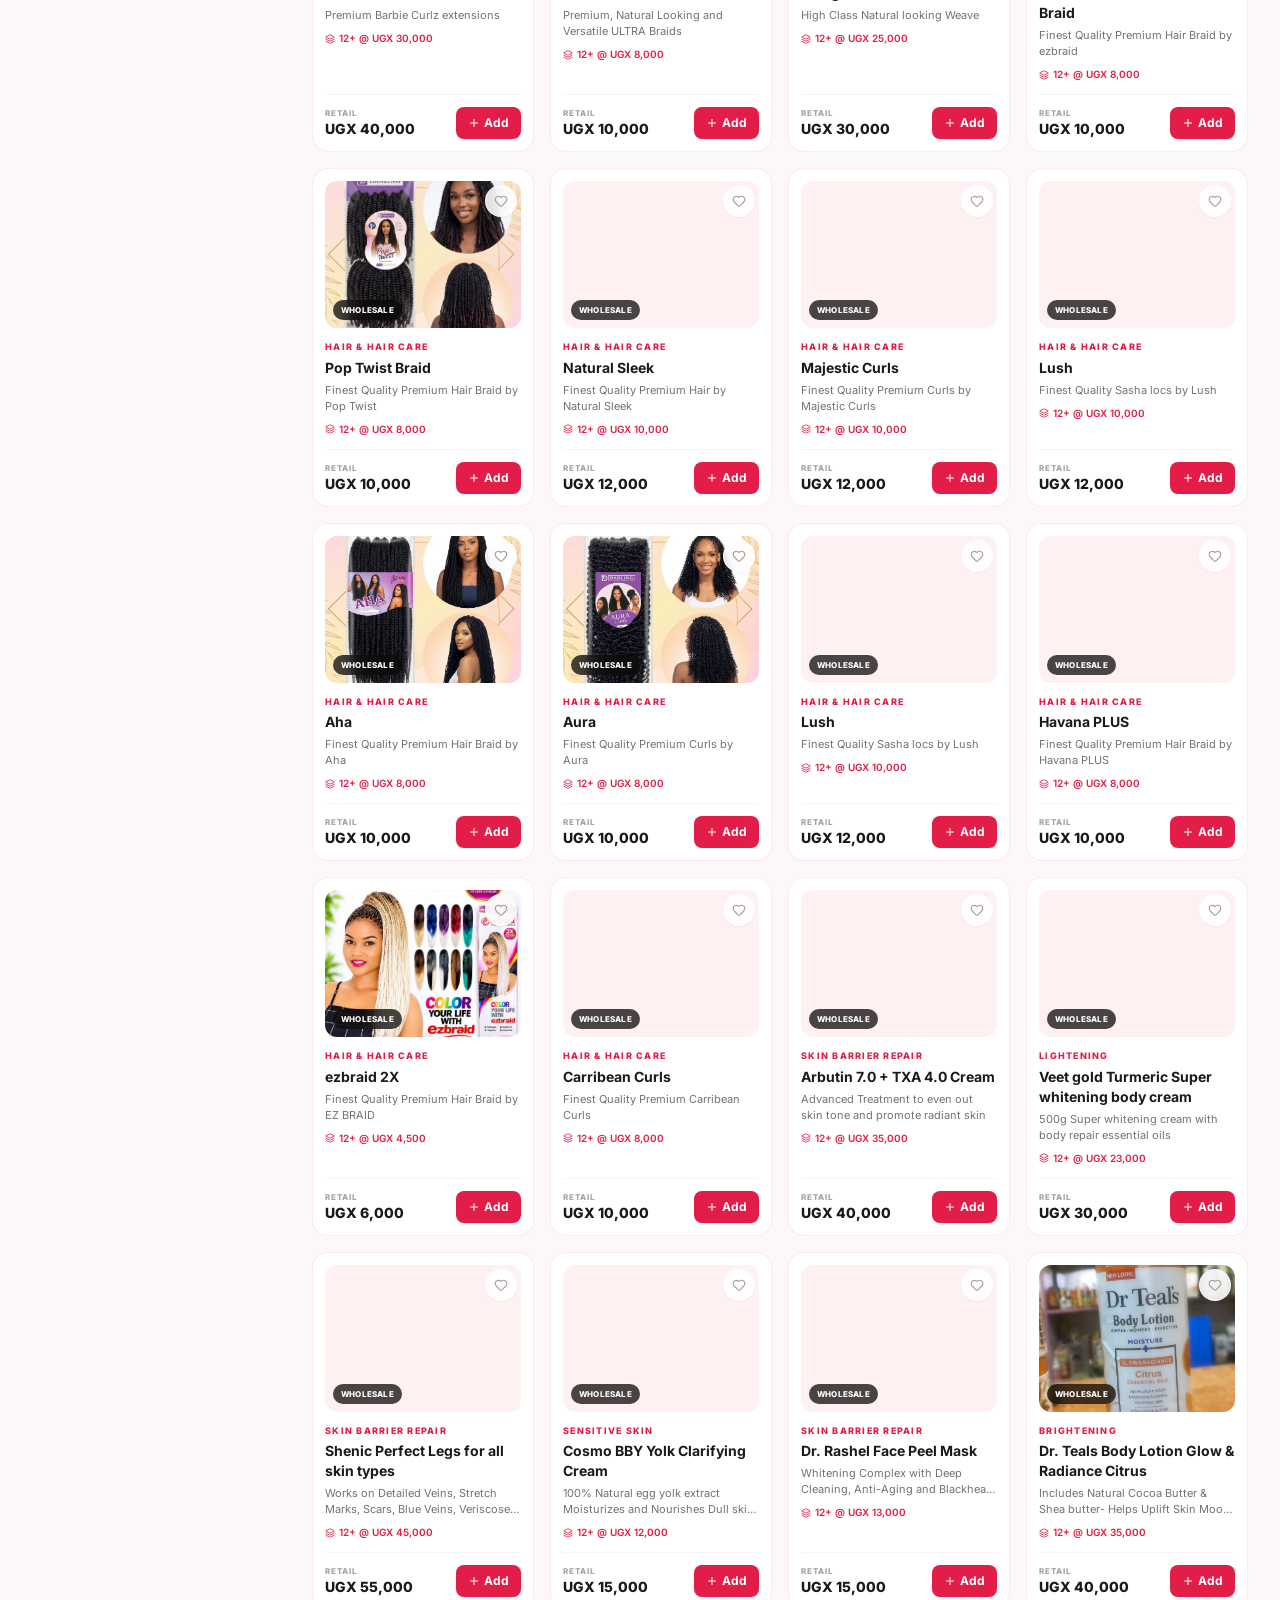
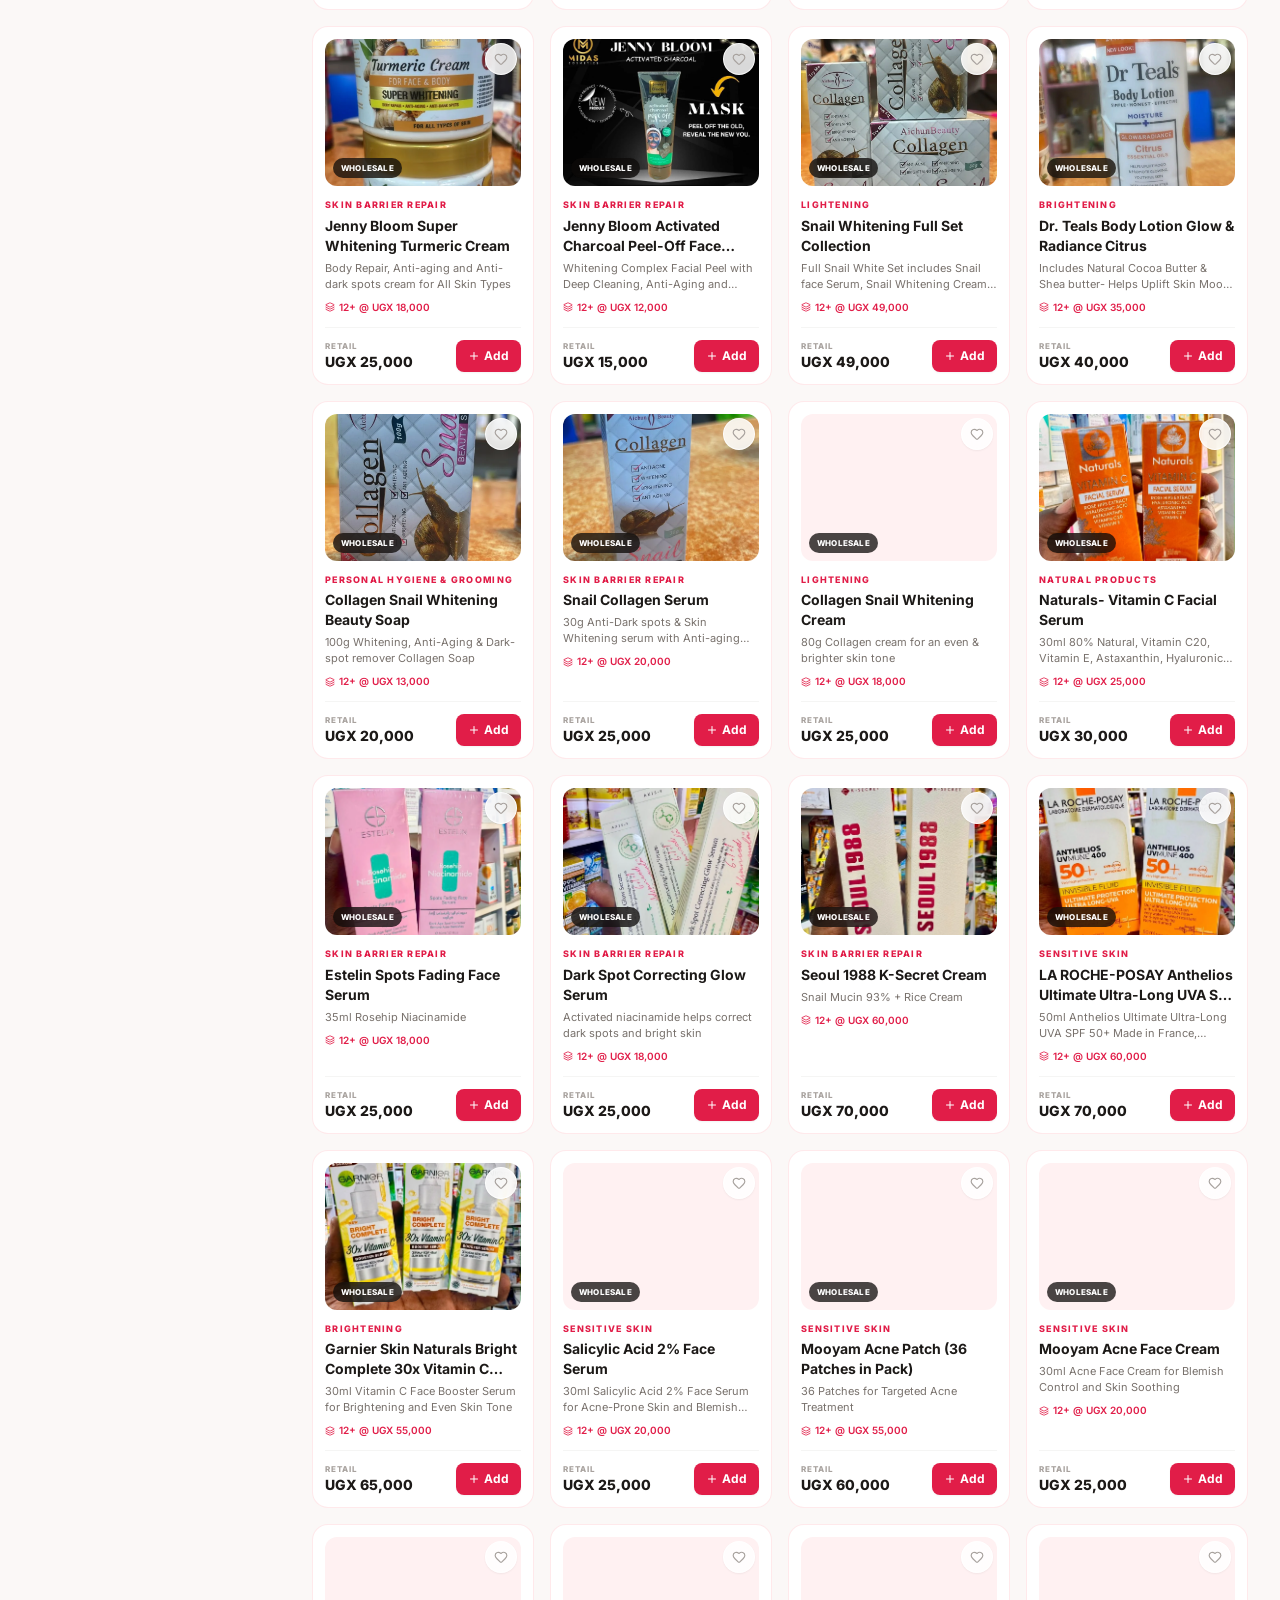
==== commit 3bcab75b: "Add files via upload" ====
--- a/index.html
+++ b/index.html
@@ -3277,7 +3277,47 @@
     desc: 'Licorice Root Face Wash-330ml, Anti-Inflamatory Serum-30ml, Acne Inflammation Lotion-400ml & Licorice Root Body Oil-200ml',
     wsMin: 6, wsPrice: 135000
   },
-];
+{
+  id: 178,
+    name: 'Epimol-B Plus Oil Hypo-Allergic & Epimol-B Ap Hypo-Allergic Cream Double Pack',
+    category: 'Sensitive Skin',
+    categories: ['Sensitive Skin','Skin Barrier Repair'],
+    price: 110000,
+    image: 'images/epimol.webp',
+    desc: 'Emollient for Eczema, Psoriasis, Dermatitis & Other Skin Conditions. Epimol-B Plus Oil & Epimol-B Ap Cream-100g',
+    wsMin: 6, wsPrice: 90000
+},
+{
+  id: 179,
+    name: 'Dr. Dess Vitamin C Brightening Combo & Body Care Pack',
+    category: 'Brightening',
+    categories: ['Personal Hygiene & Grooming','Brightening'],
+    price: 145000,
+    image: 'images/vitpack.webp',
+    desc: 'Vitamin C Deep Facial Foam Cleanser-100g, Anti-Frekel Cream-50g, Brightening Serum-30ml, Brightening Cream-50g, Vitamin C Body Cream & Vitamin C Brightening Body Lotion-400ml for Daily Body Care',
+    wsMin: 6, wsPrice: 145000
+},
+{
+  id: 180,
+    name: 'Dr. Dess Anti-Aging Series Collection Set ',
+    category: 'Sensitive Skin',
+    categories: ['Sensitive Skin'],
+    price: 160000,
+    image: 'images/antcol.webp',
+    desc: 'Anti-Aging Facial Serum-50ml, Anti-Aging Facial Toner-120ml, Anti-Aging Facial Cream-50g, Anti-Aging Body Gel Oil-250ml & Anti-Aging Body Lotion-400ml for Daily Body Care',
+    wsMin: 6, wsPrice: 160000
+},
+{
+  id: 181,
+    name: 'Kojic Acid Skin Toning & Anti-Aging Combo Pack',
+    category: 'Skin Barrier Repair',
+    categories: ['Skin Barrier Repair','Sensitive Skin'],
+    price: 170000,
+    image: 'images/kojpack.webp',
+    desc: 'Kojic Acid Skin Toning & Anti-Aging Facial Foam Cleanser-100g, Kojic Acid Skin Toning & Anti-Aging Facial Cream-50g, Anti-Frekels Oil-200ml, Kojic Acid Skin Toning & Anti-Aging Body Lotion-400ml for Daily Body Care',
+    wsMin: 6, wsPrice: 170000
+}
+  ];
 
 let cart = JSON.parse(localStorage.getItem('vc_cart_v2')) || [];
 let wishlist = JSON.parse(localStorage.getItem('vc_wishlist_v2')) || [];
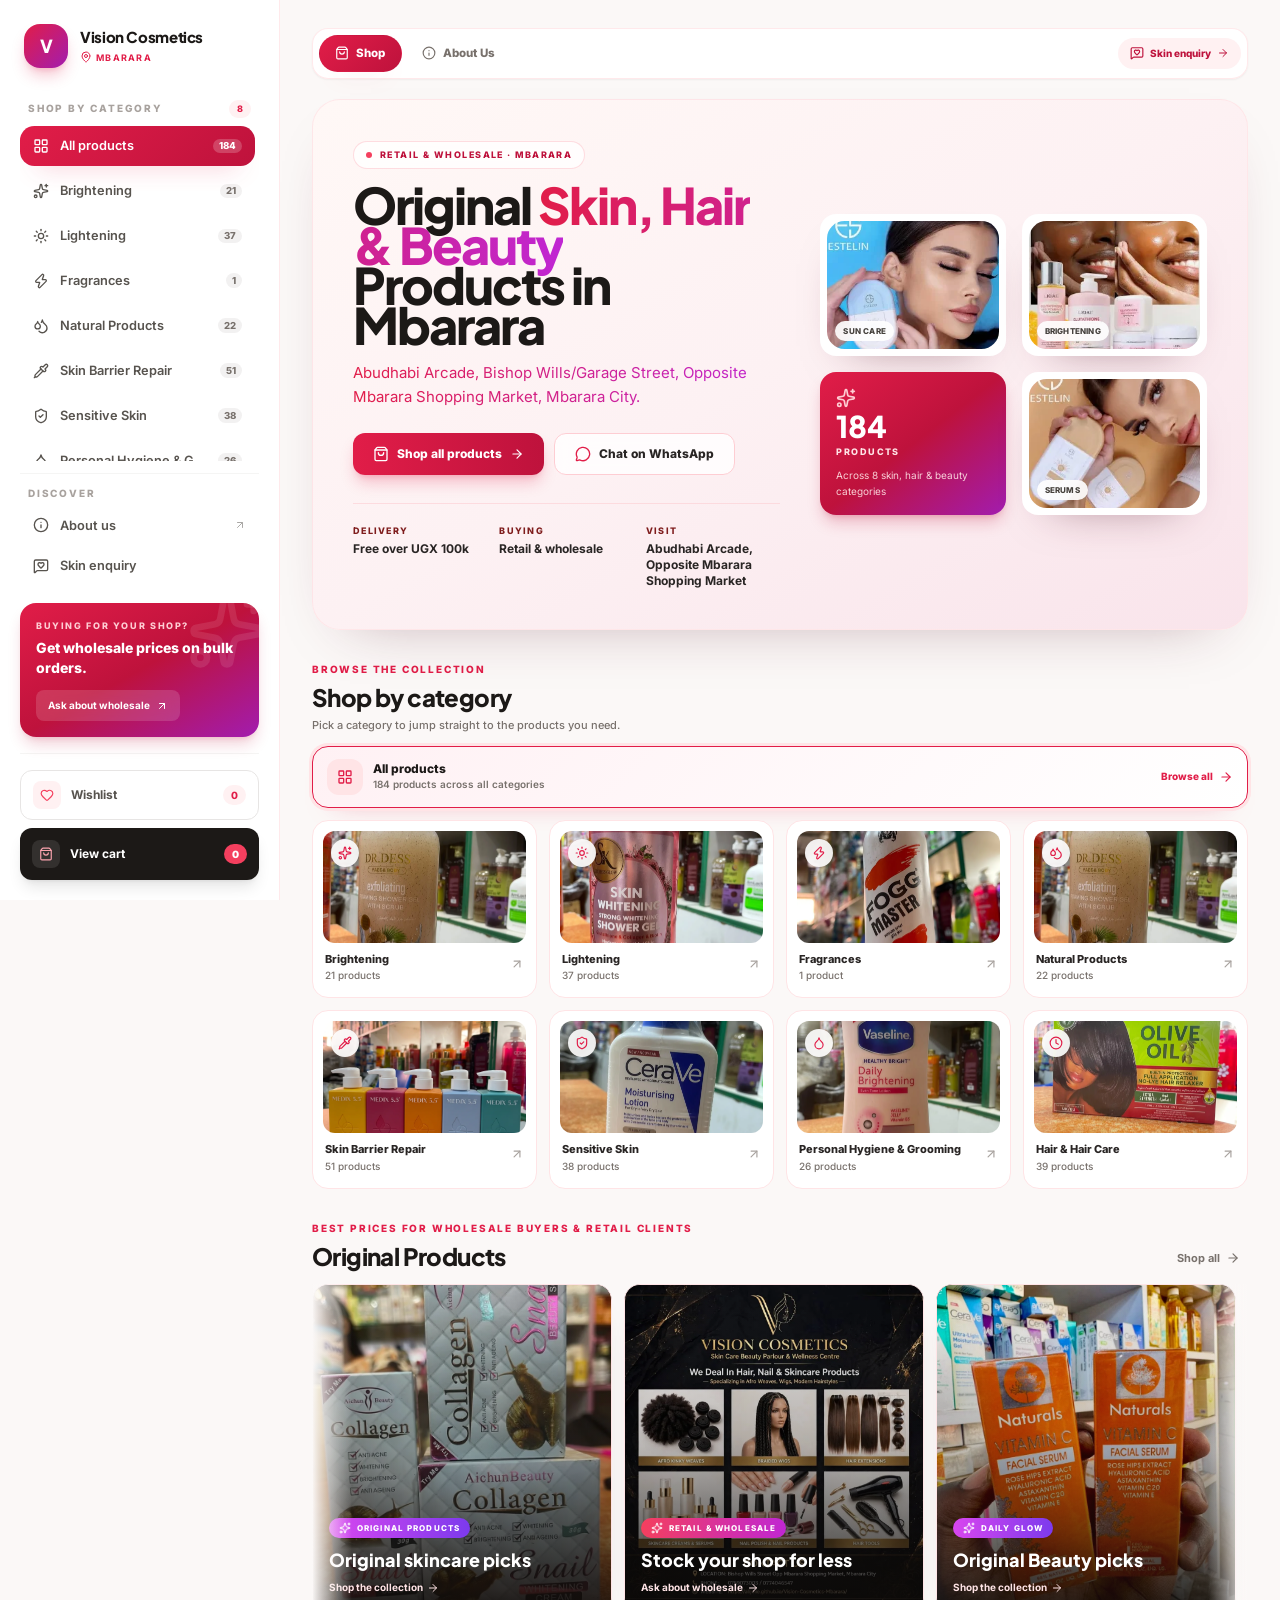
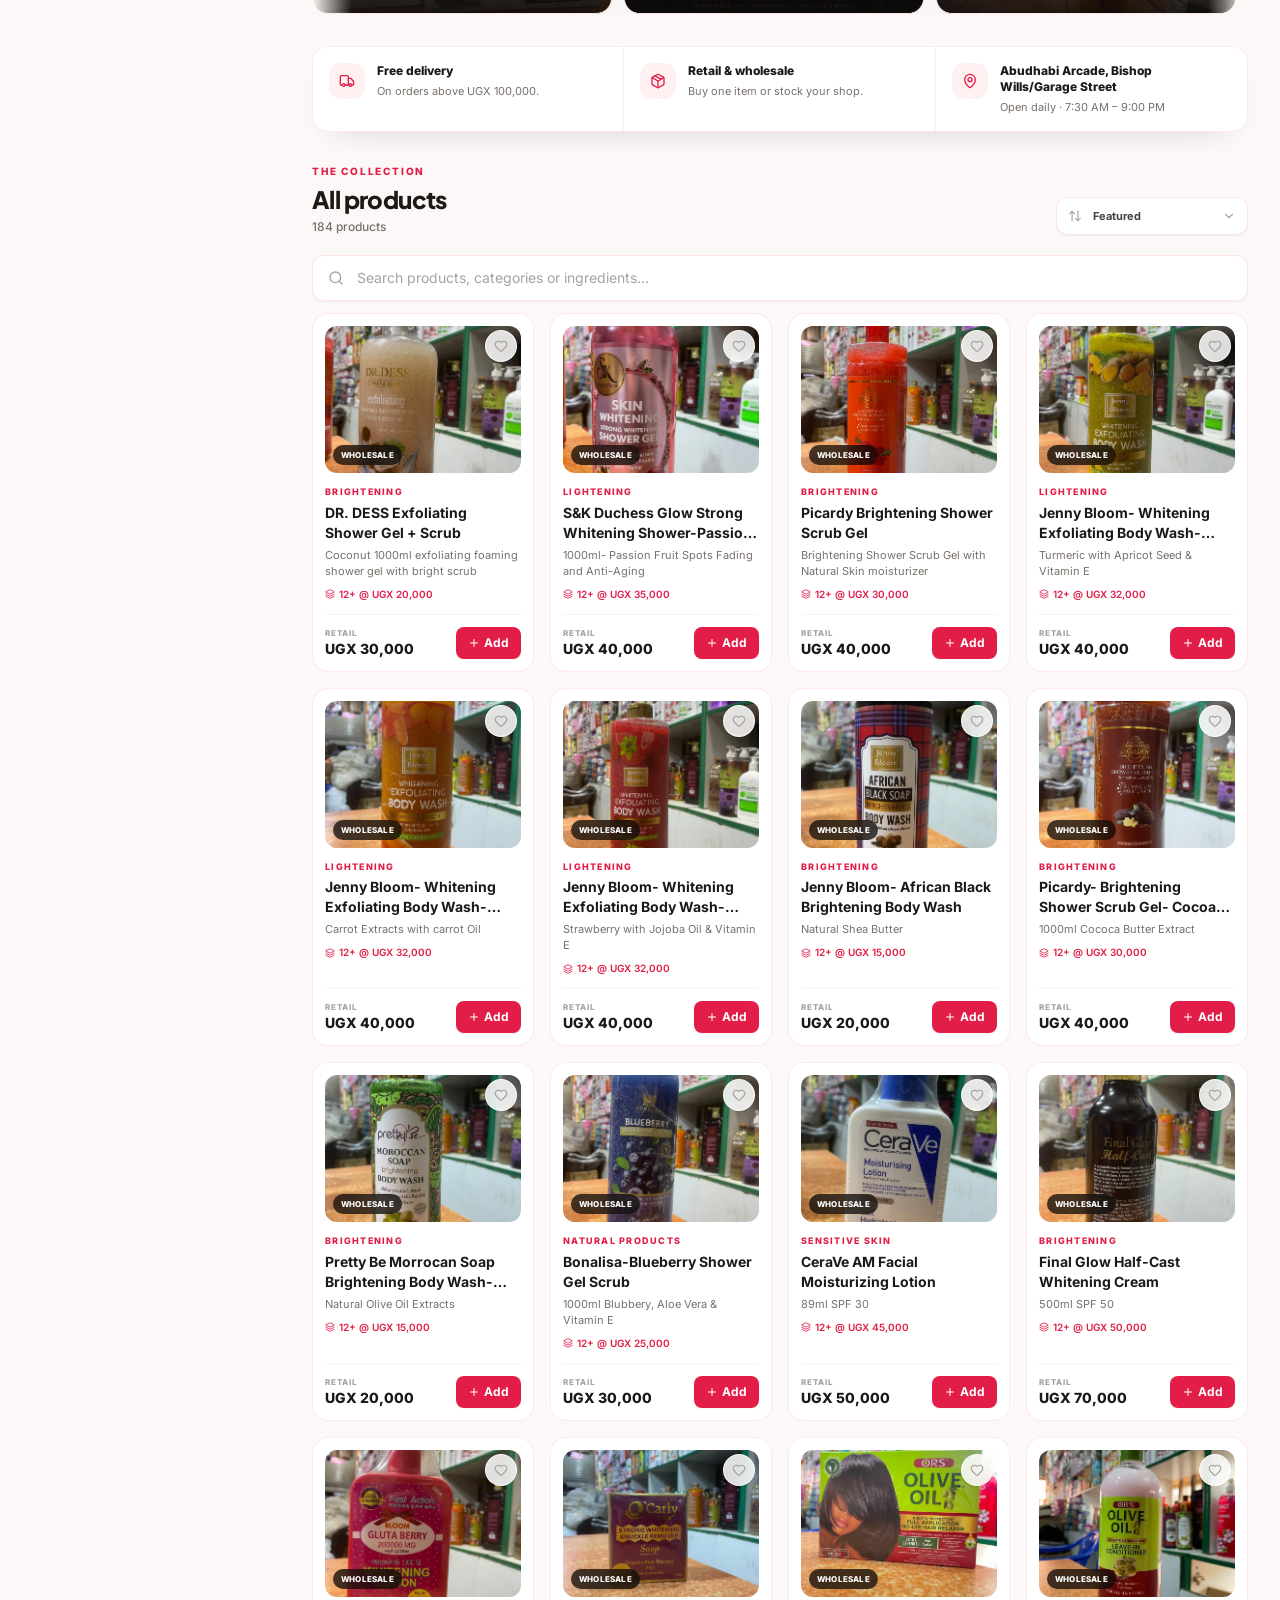
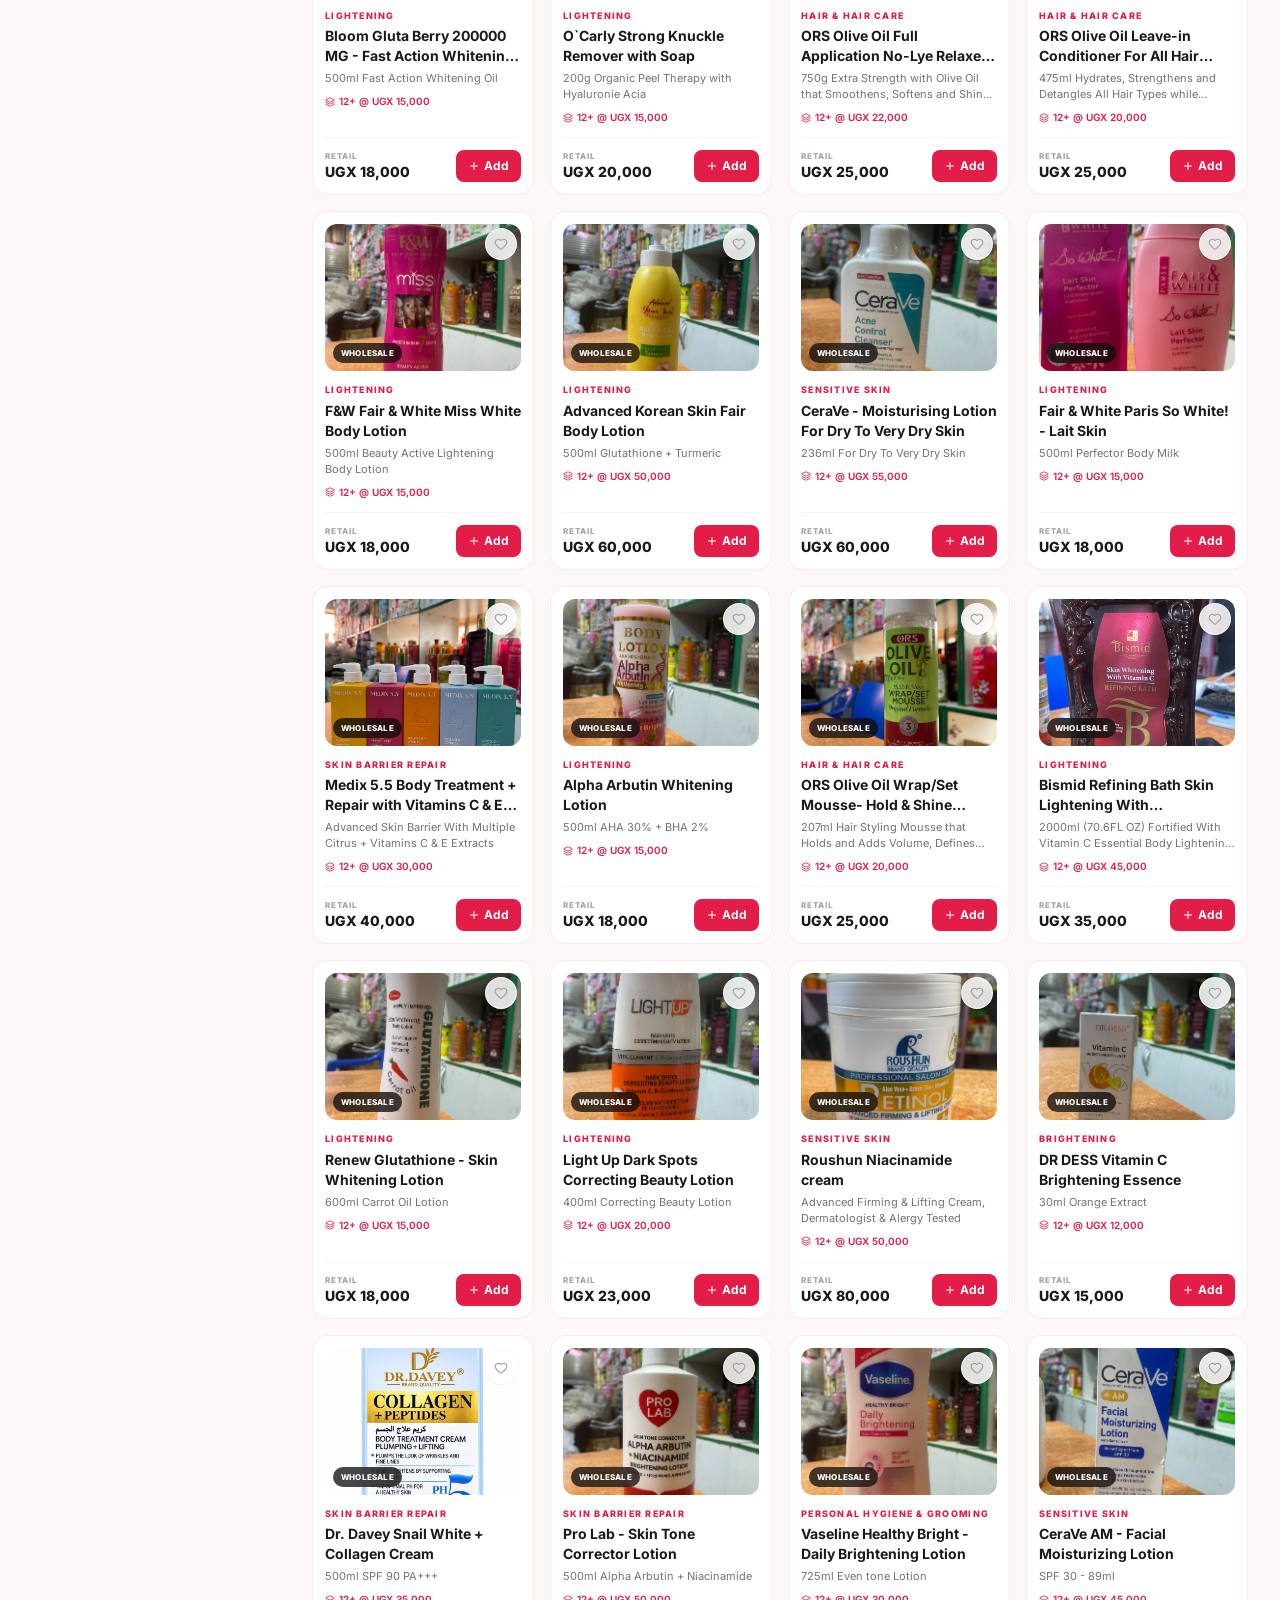
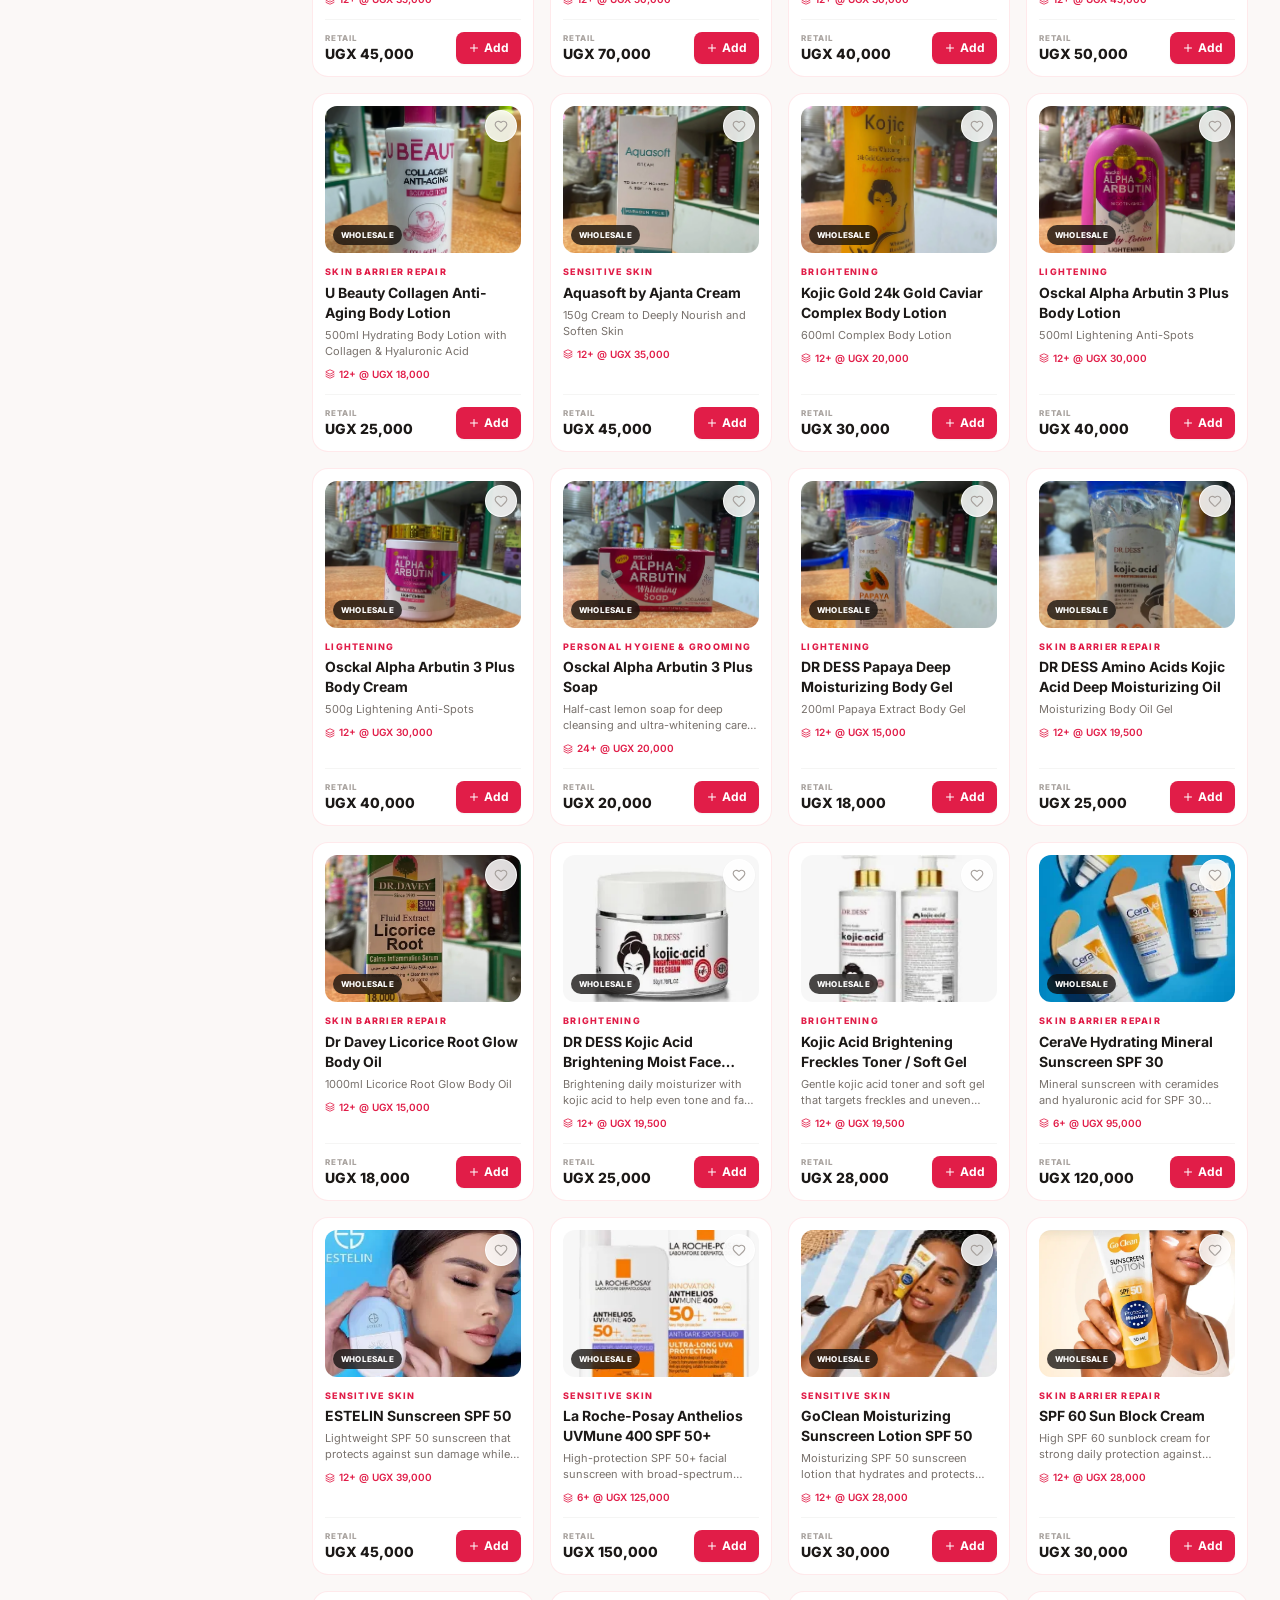
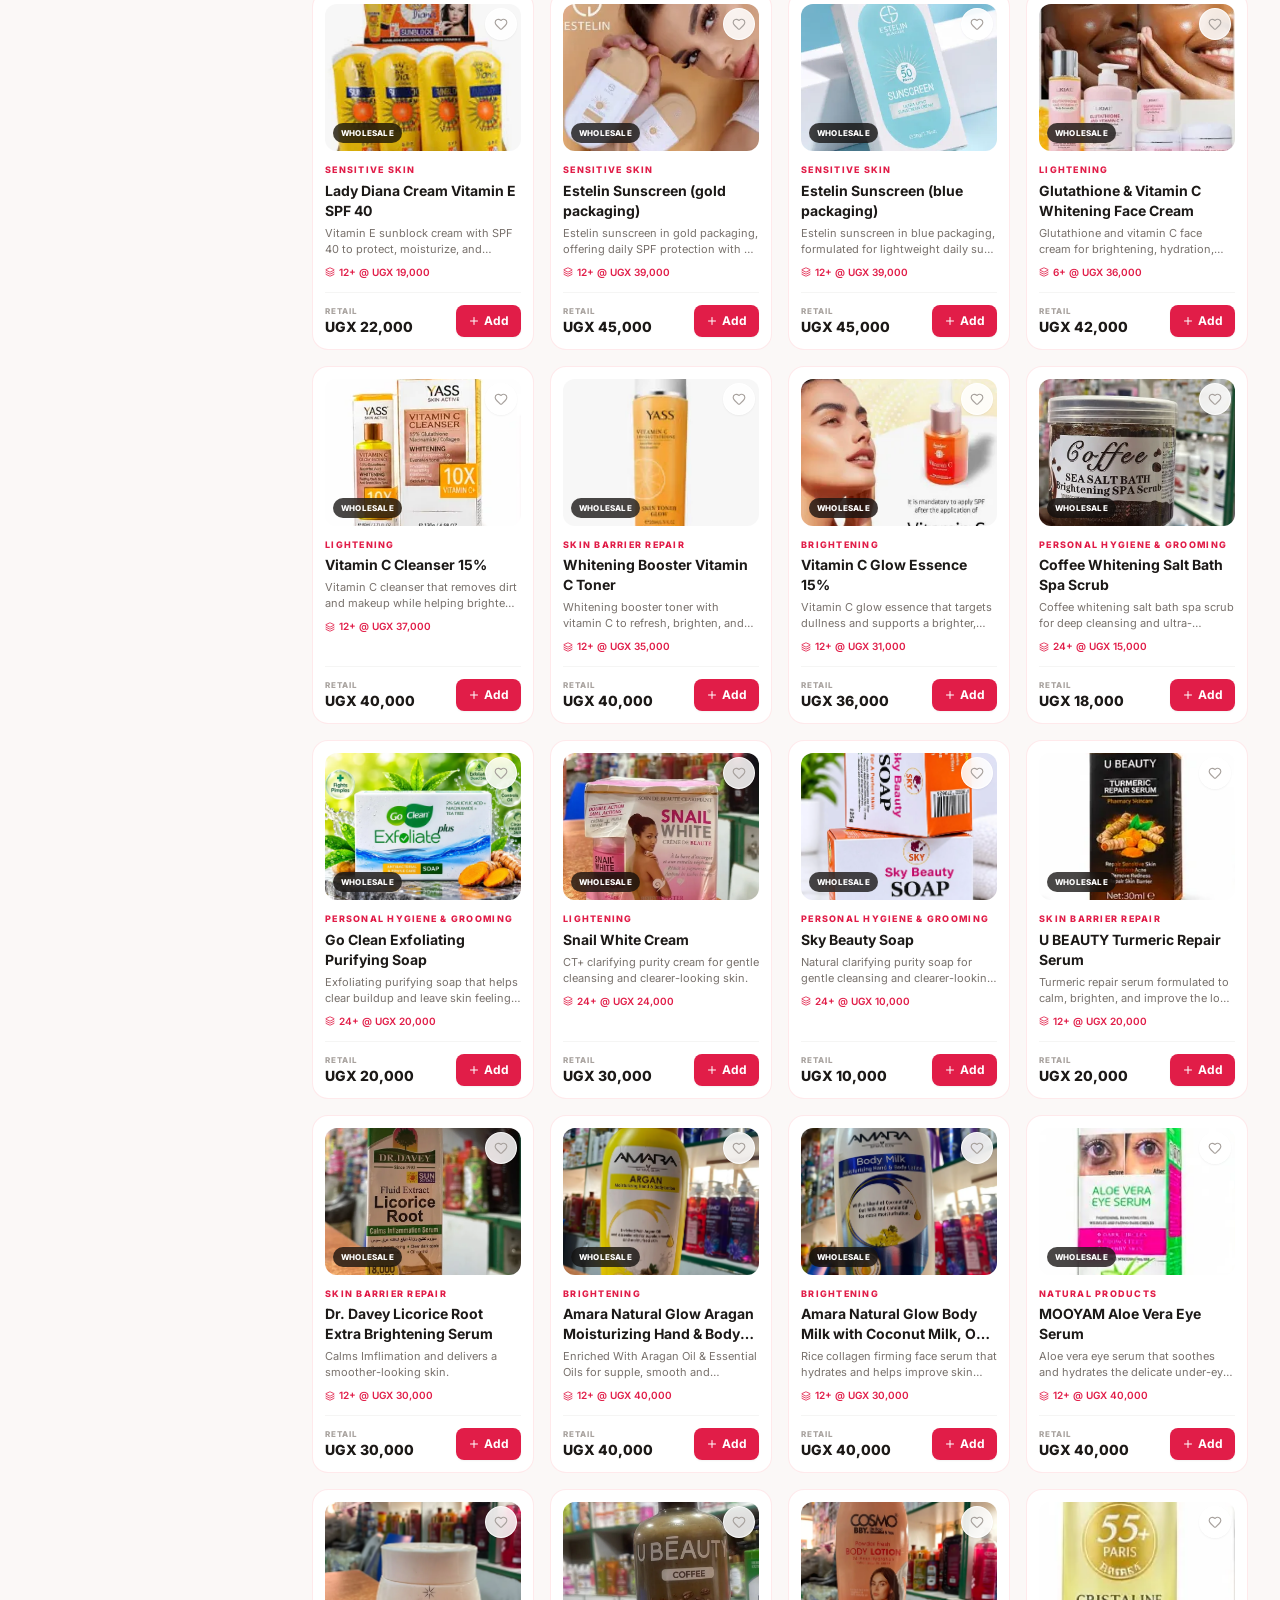
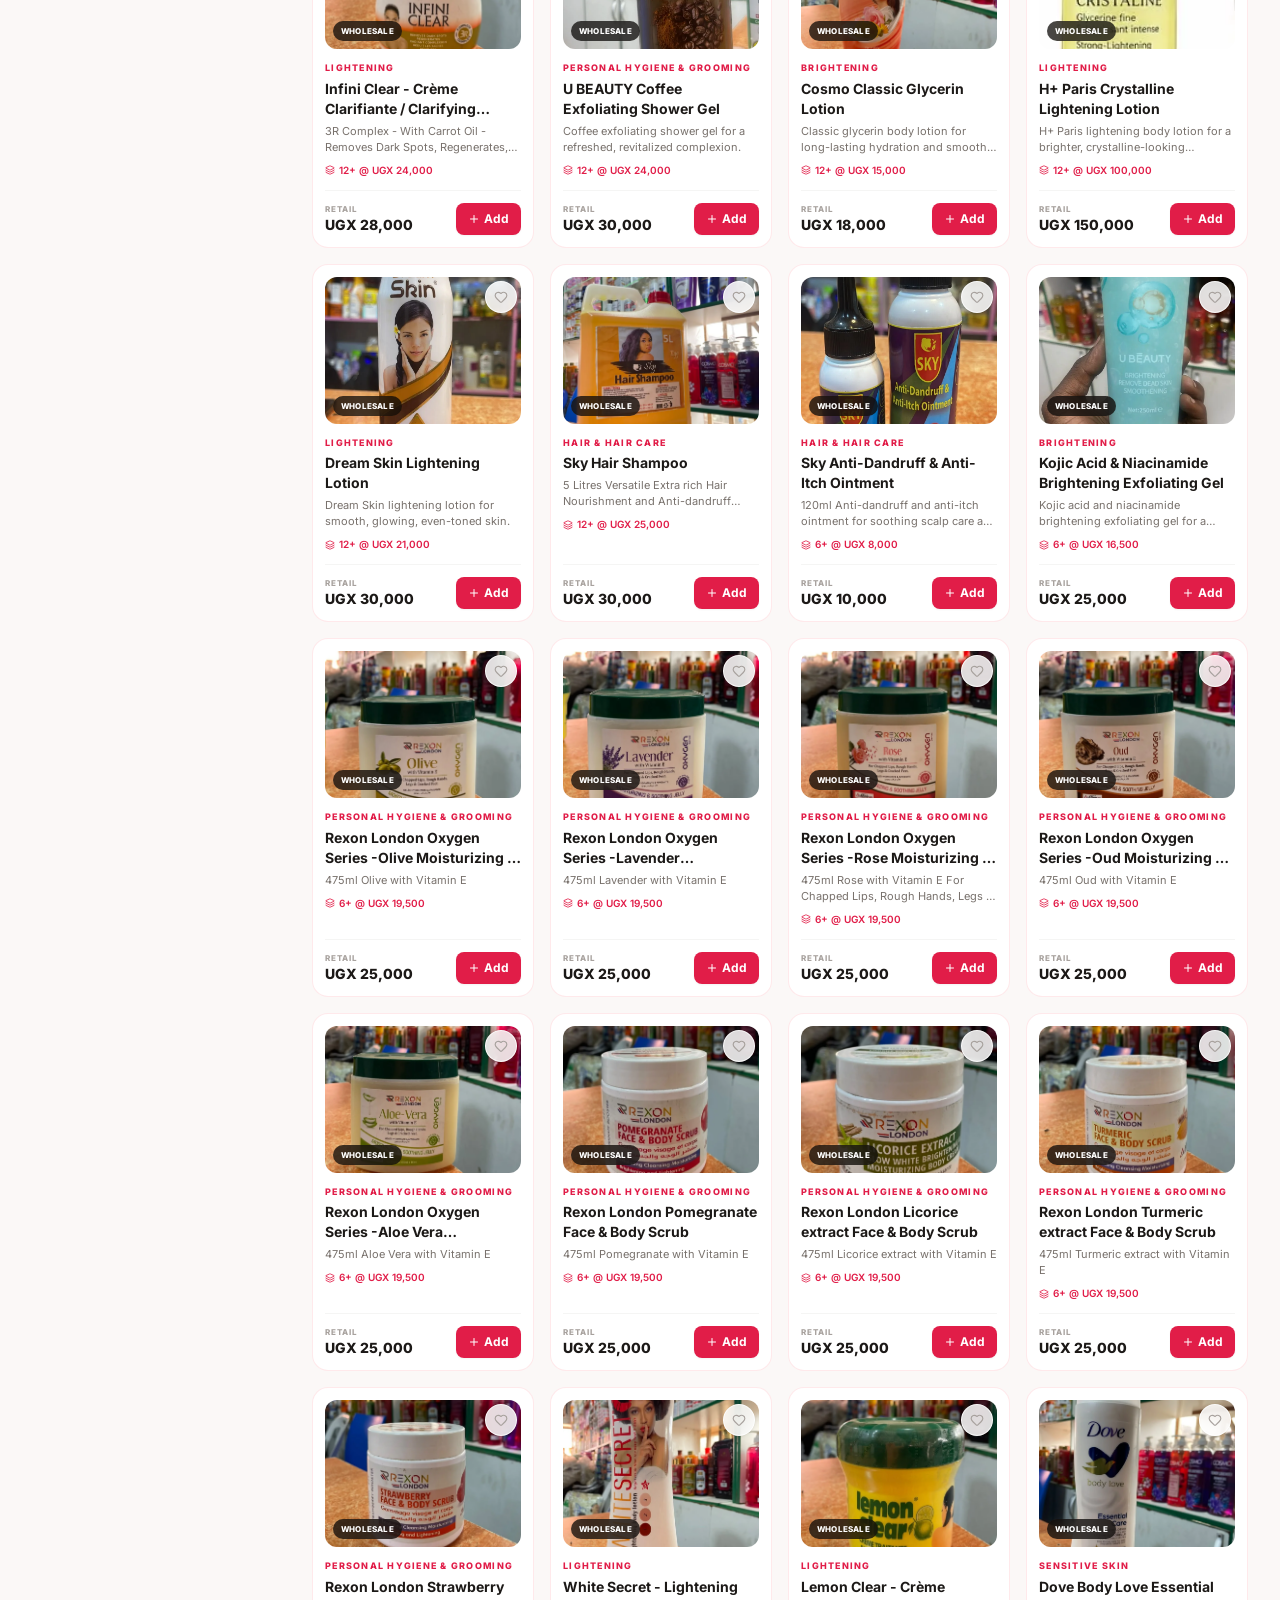
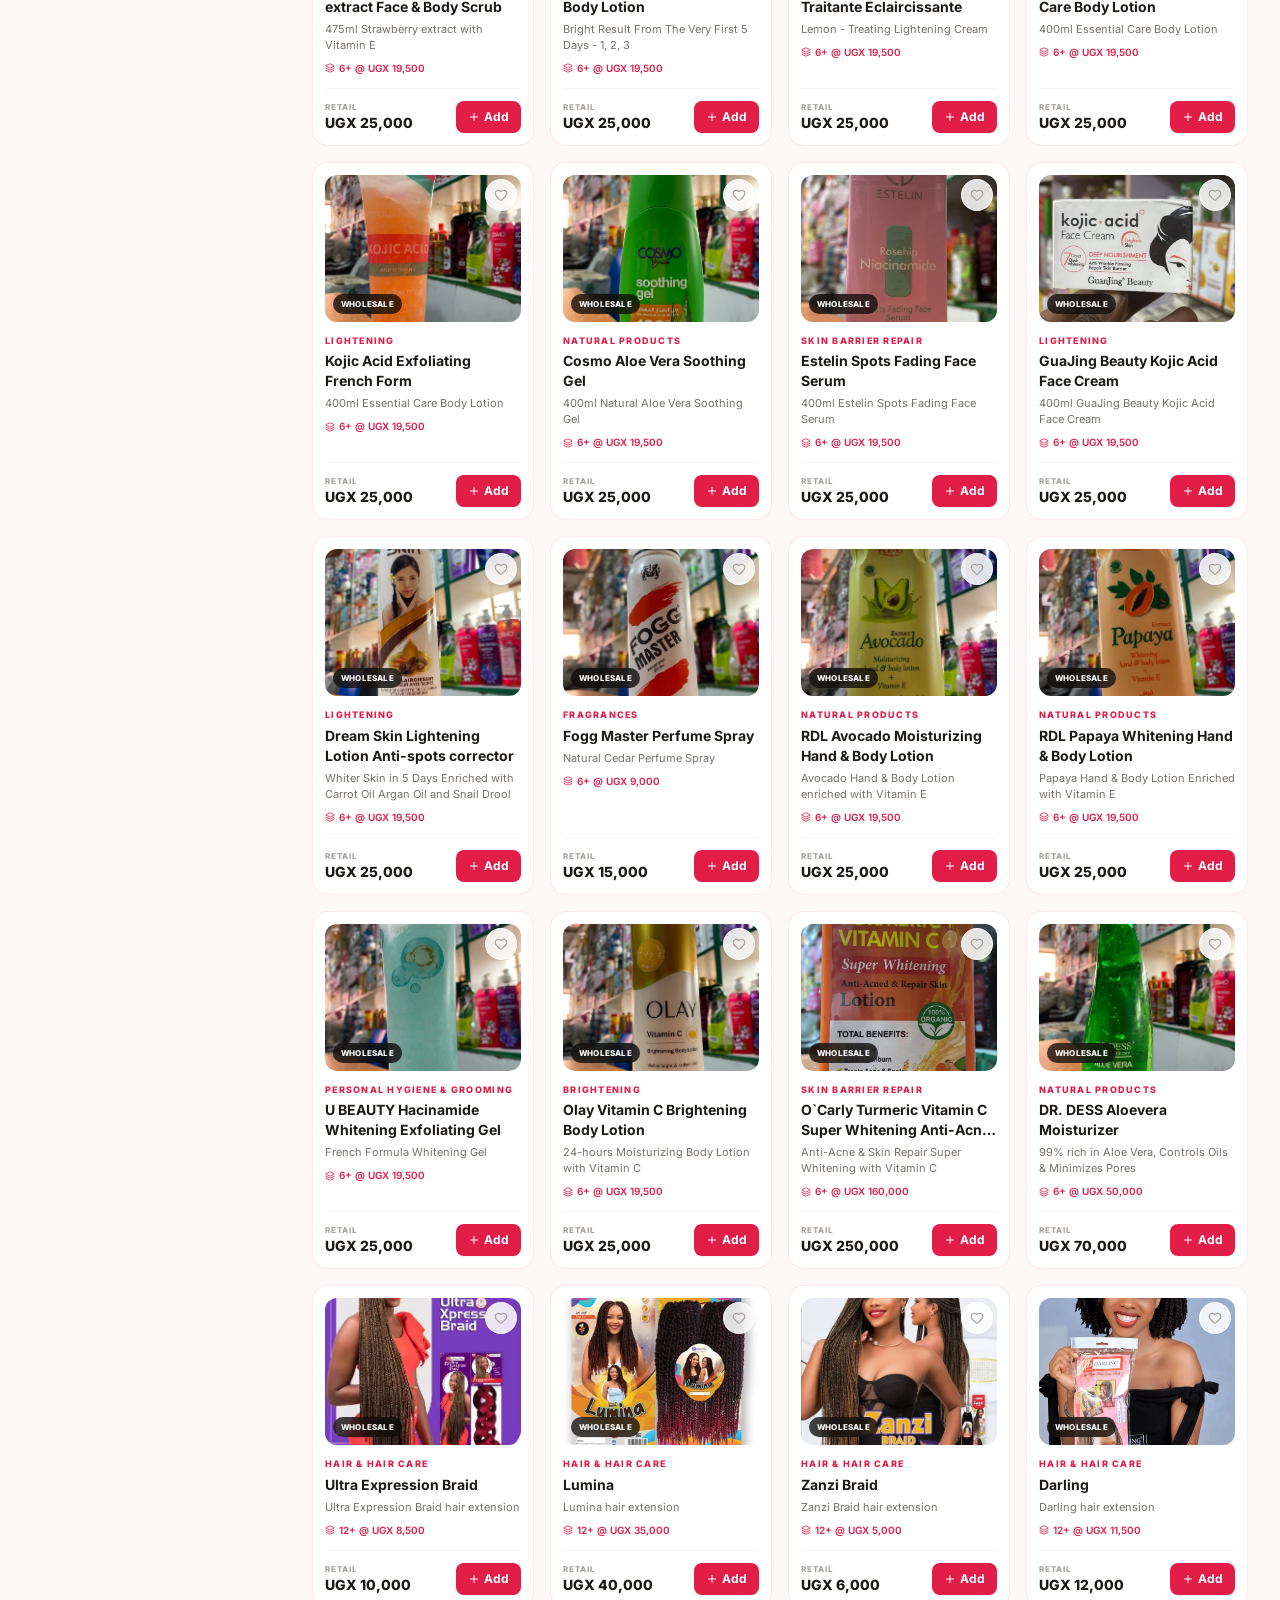
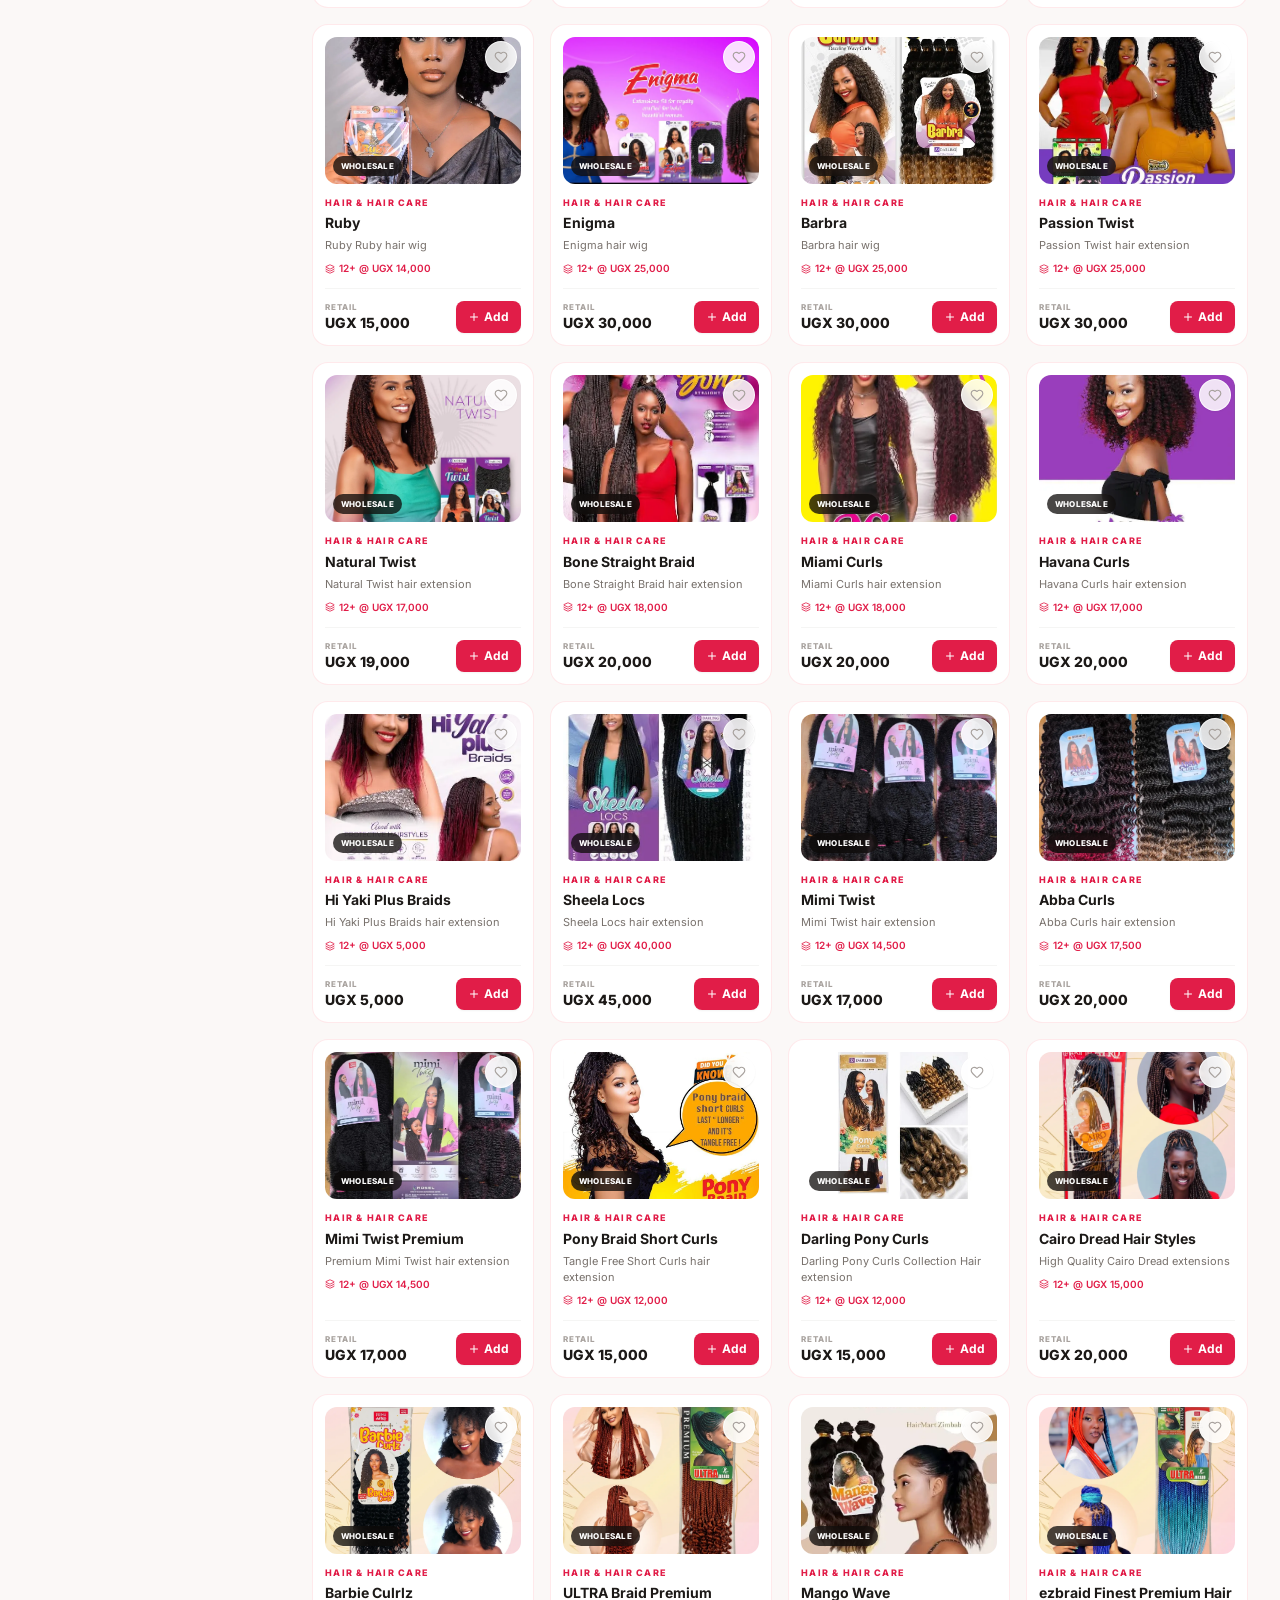
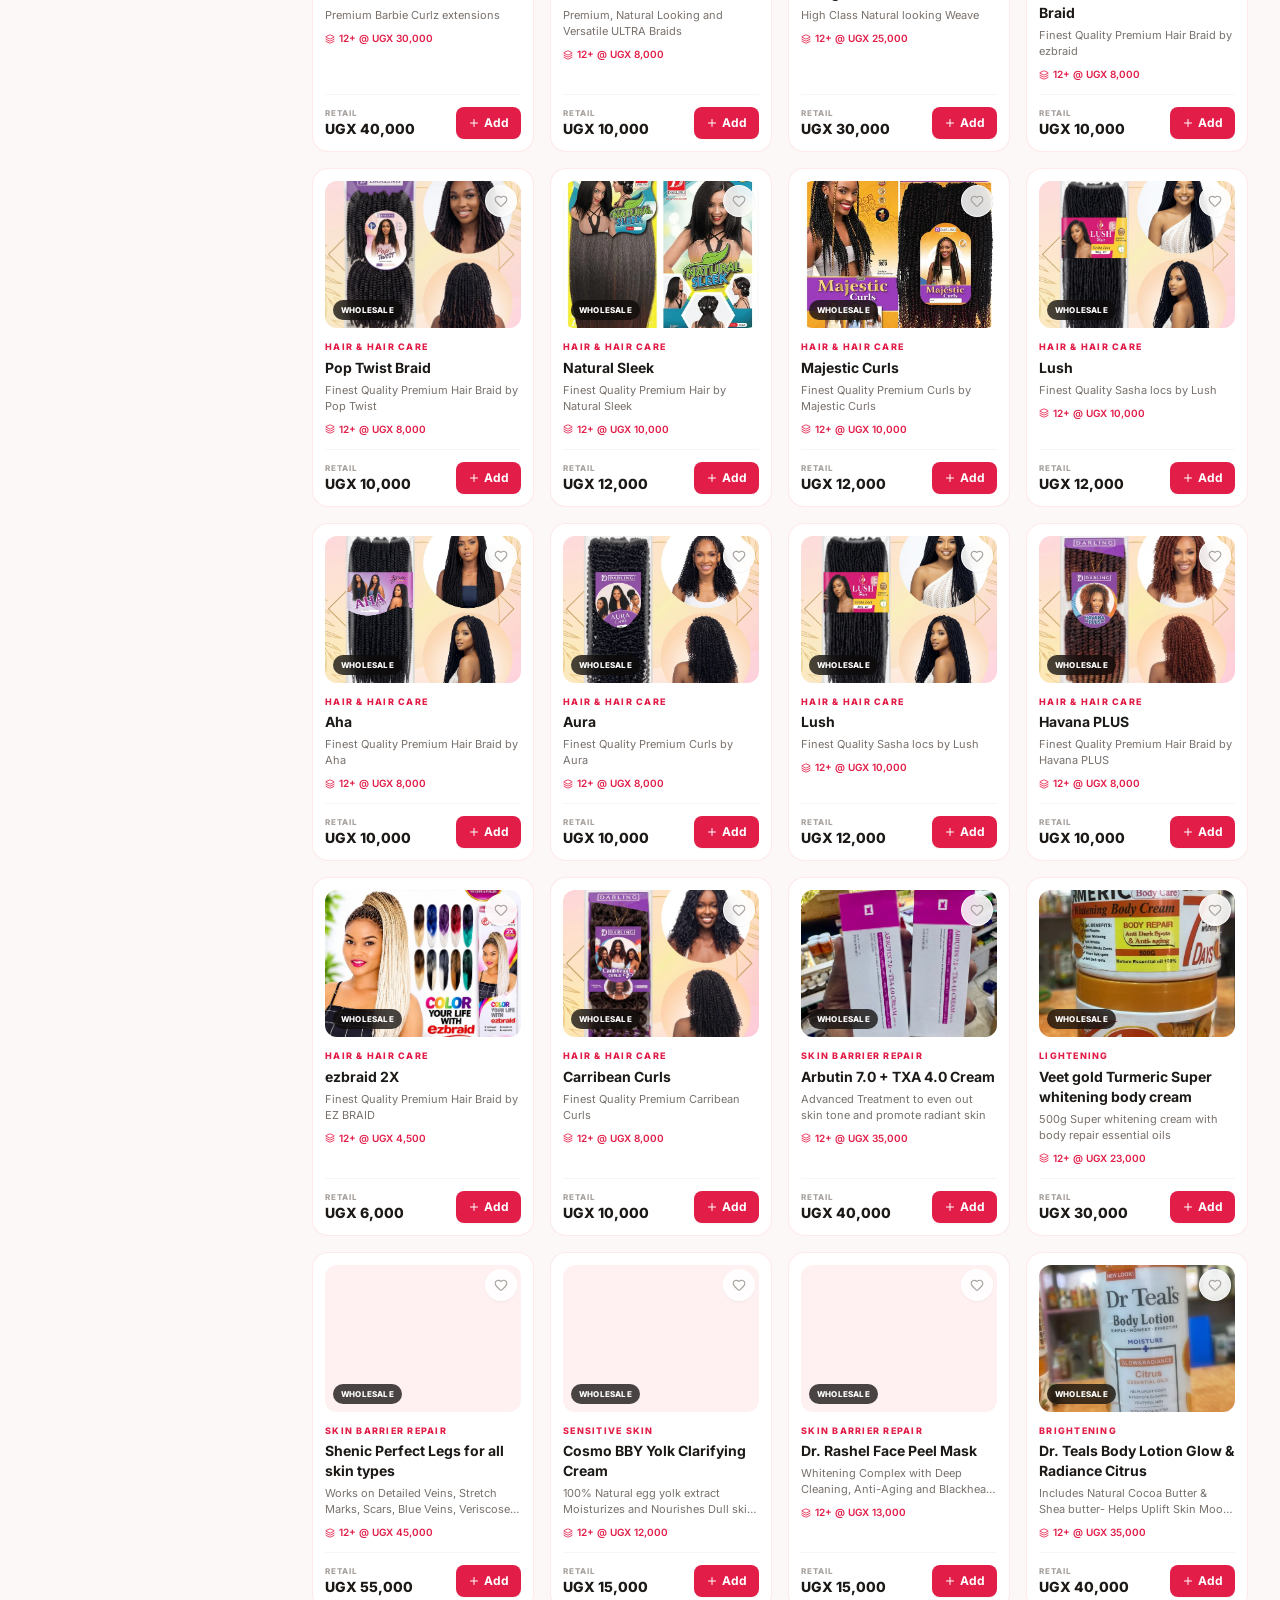
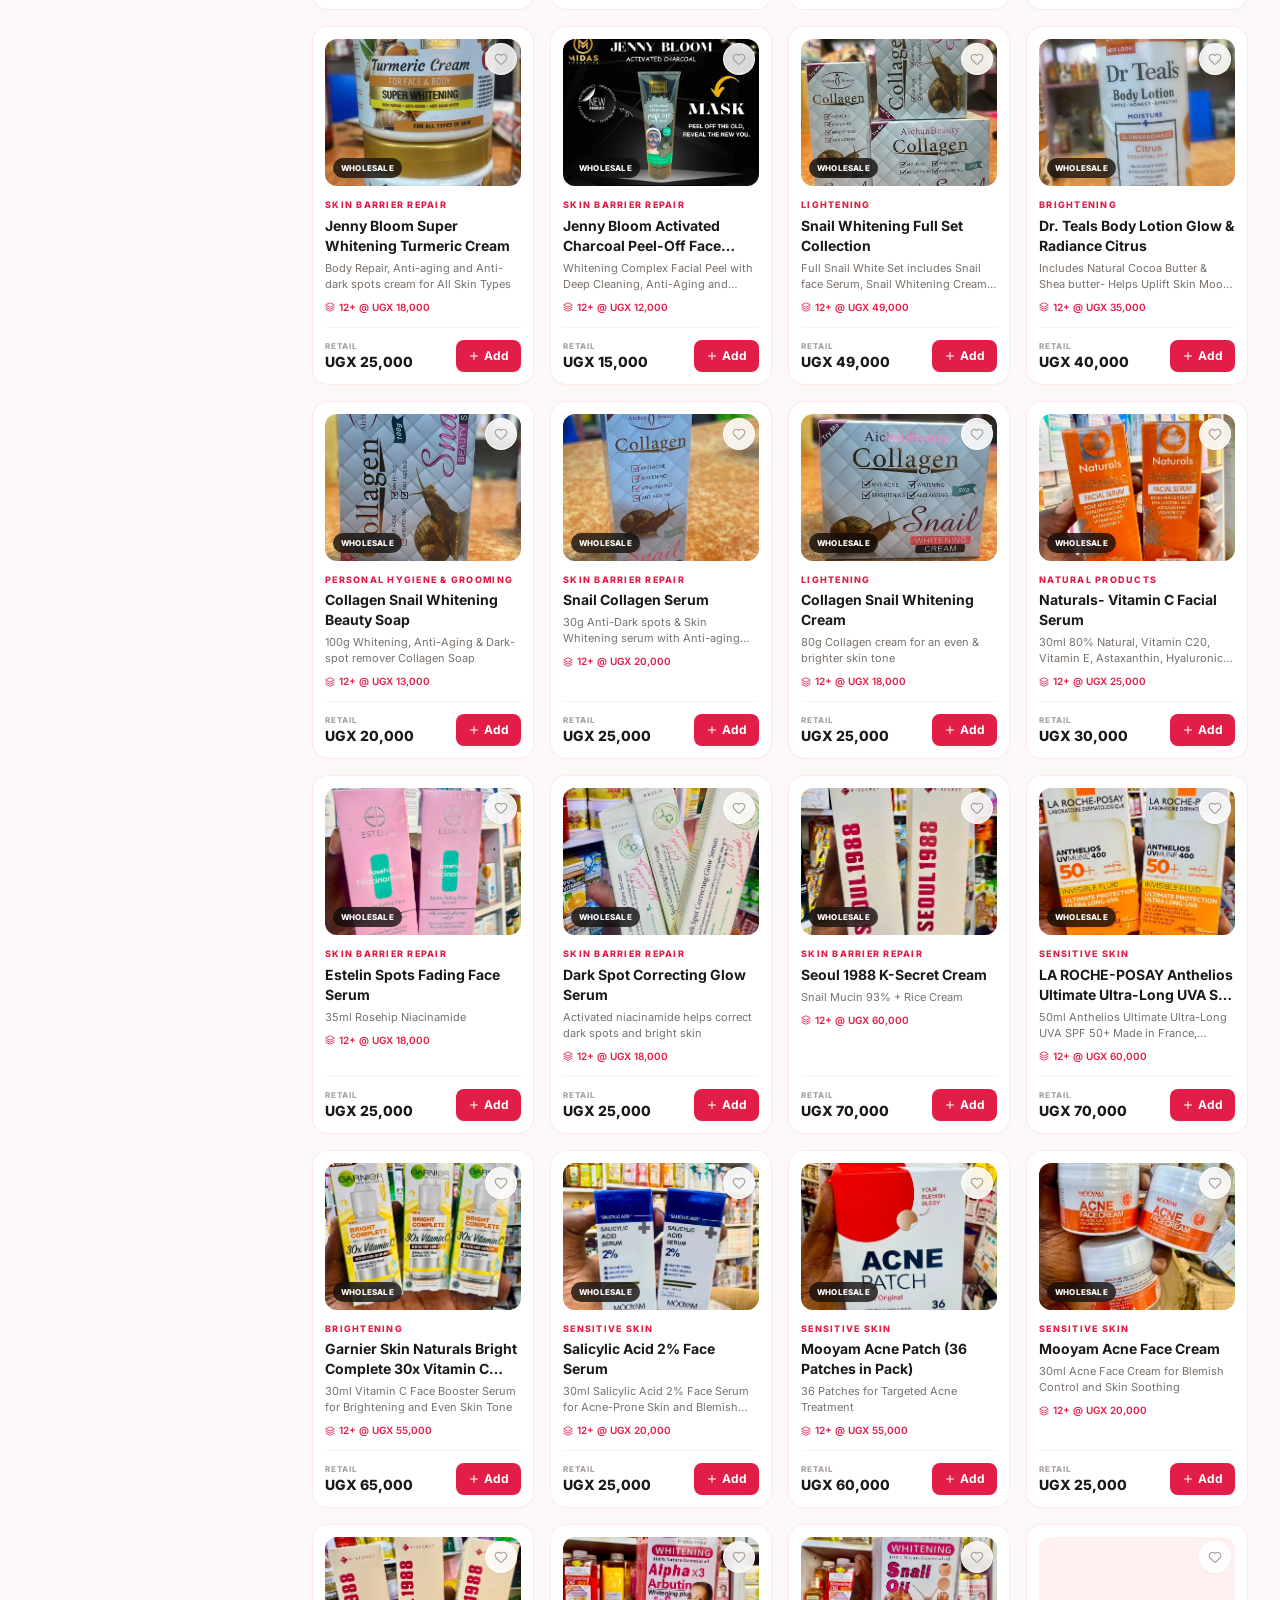
==== commit e0942006: "Add new skincare products to index.html" ====
--- a/index.html
+++ b/index.html
@@ -3316,7 +3316,47 @@
     image: 'images/kojpack.webp',
     desc: 'Kojic Acid Skin Toning & Anti-Aging Facial Foam Cleanser-100g, Kojic Acid Skin Toning & Anti-Aging Facial Cream-50g, Anti-Frekels Oil-200ml, Kojic Acid Skin Toning & Anti-Aging Body Lotion-400ml for Daily Body Care',
     wsMin: 6, wsPrice: 170000
-}
+},
+  {
+  id: 182,
+    name: 'The Ordinary Direct Acids Exfoliating Toner',
+    category: 'Skin Barrier Repair',
+    categories: ['Skin Barrier Repair','Sensitive Skin'],
+    price: 80000,
+    image: 'images/ord.webp',
+    desc: '240ml Glycolic Acid 7% Exfoliating Toner, Increases Cell Turnover, Improves Skin Texture, Smoothens Skin Texture',
+    wsMin: 6, wsPrice: 60000
+},
+  {
+  id: 183,
+    name: 'Cosmo 10% Lactic Acid Face Serum',
+    category: 'Skin Barrier Repair',
+    categories: ['Skin Barrier Repair','Sensitive Skin'],
+    price: 23000,
+    image: 'images/cosla.webp',
+    desc: '30ml 10% Lactic Acid for Gentle Exfoliation, Smoothens Skin and Improves Hydration',
+    wsMin: 6, wsPrice: 20000
+},
+  {
+  id: 184,
+    name: 'Face Facts Ceramide Serum',
+    category: 'Skin Barrier Repair',
+    categories: ['Skin Barrier Repair'],
+    price: 33000,
+    image: 'images/faceFact.webp',
+    desc: '30ml-Repairs Skin Barrier, Locks in Moisture, Reduces Dryness and Irritation',
+    wsMin: 6, wsPrice: 28000
+},
+  {
+  id: 185,
+    name: 'Dr. Athea Pro Lab Relief Cream for All Skin Types',
+    category: 'Skin Barrier Repair',
+    categories: ['Skin Barrier Repair','Sensitive Skin'],
+    price: 85000,
+    image: 'images/athea.webp',
+    desc: '50ml Hydrating and Claming Relief Cream, Supports the Skin Barrier for Blemish Prone Skin, Suitable for all Skin types',
+    wsMin: 6, wsPrice: 85000
+},
   ];
 
 let cart = JSON.parse(localStorage.getItem('vc_cart_v2')) || [];
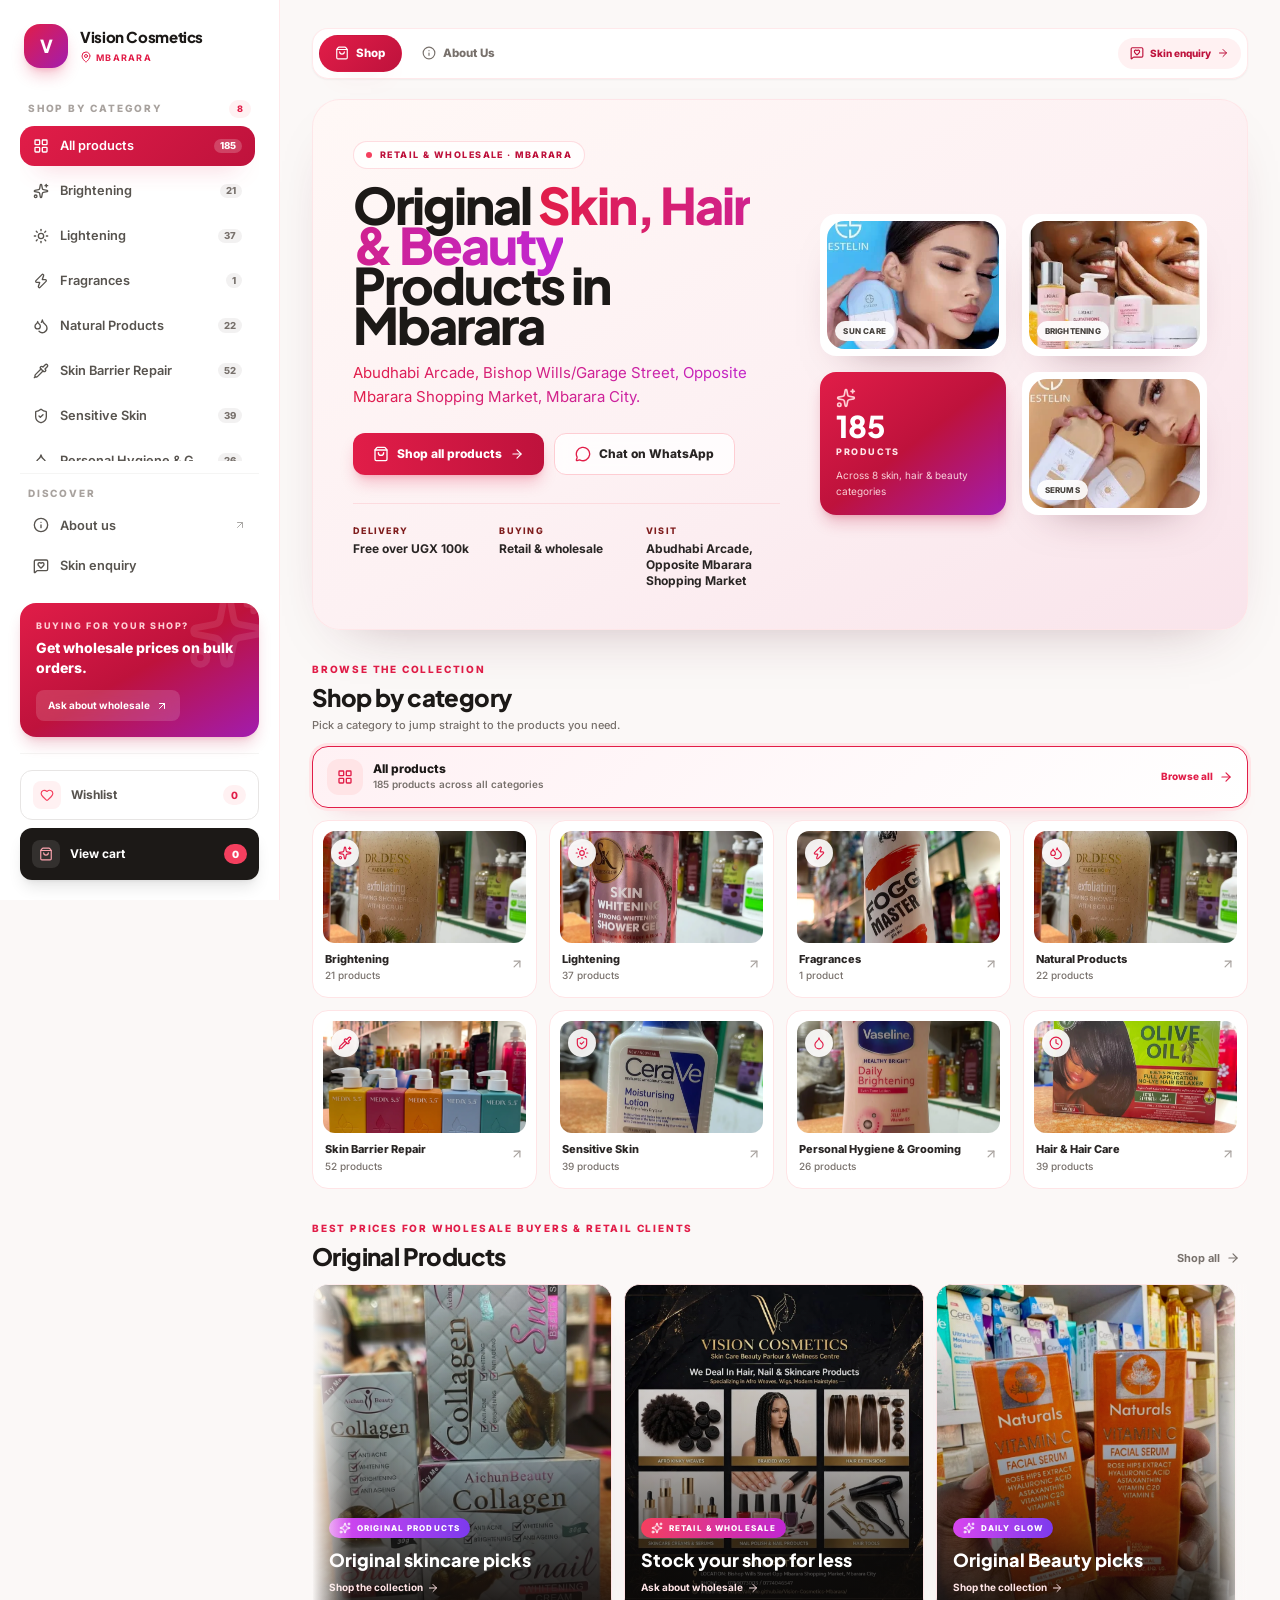
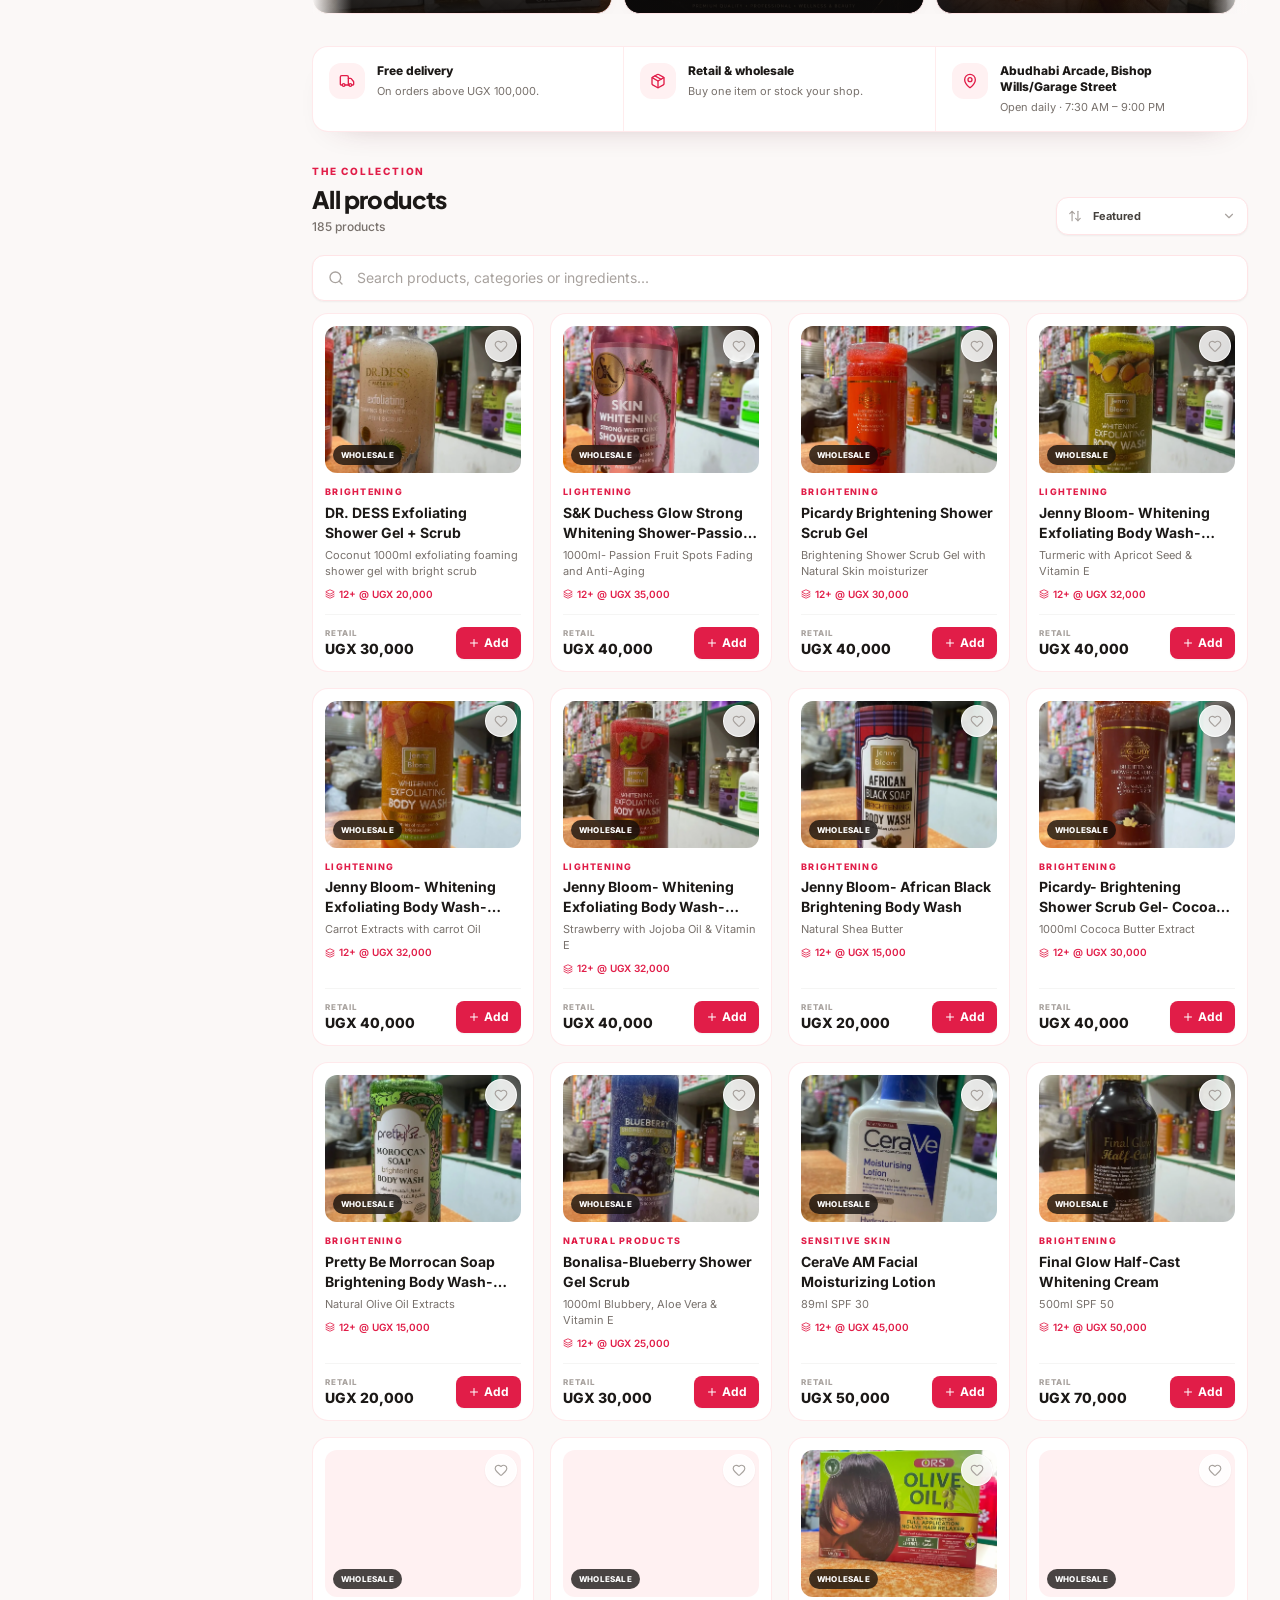
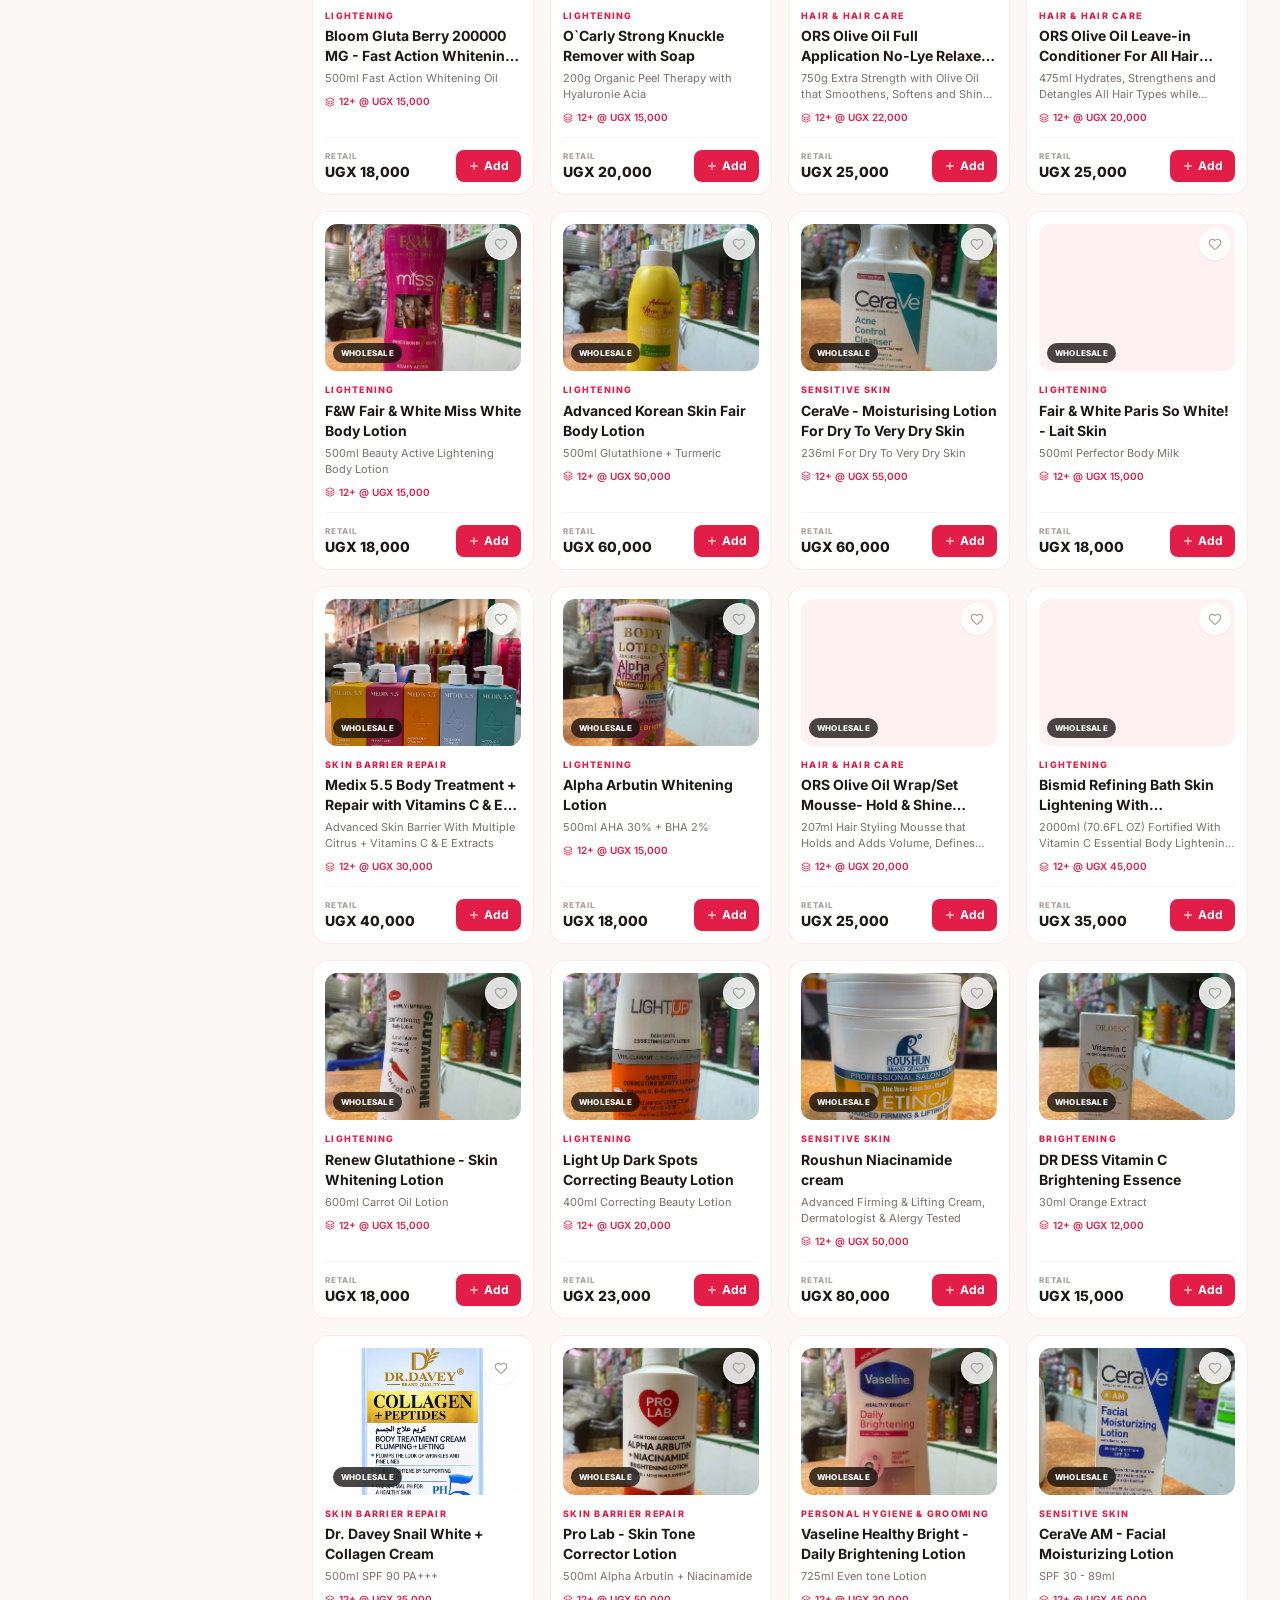
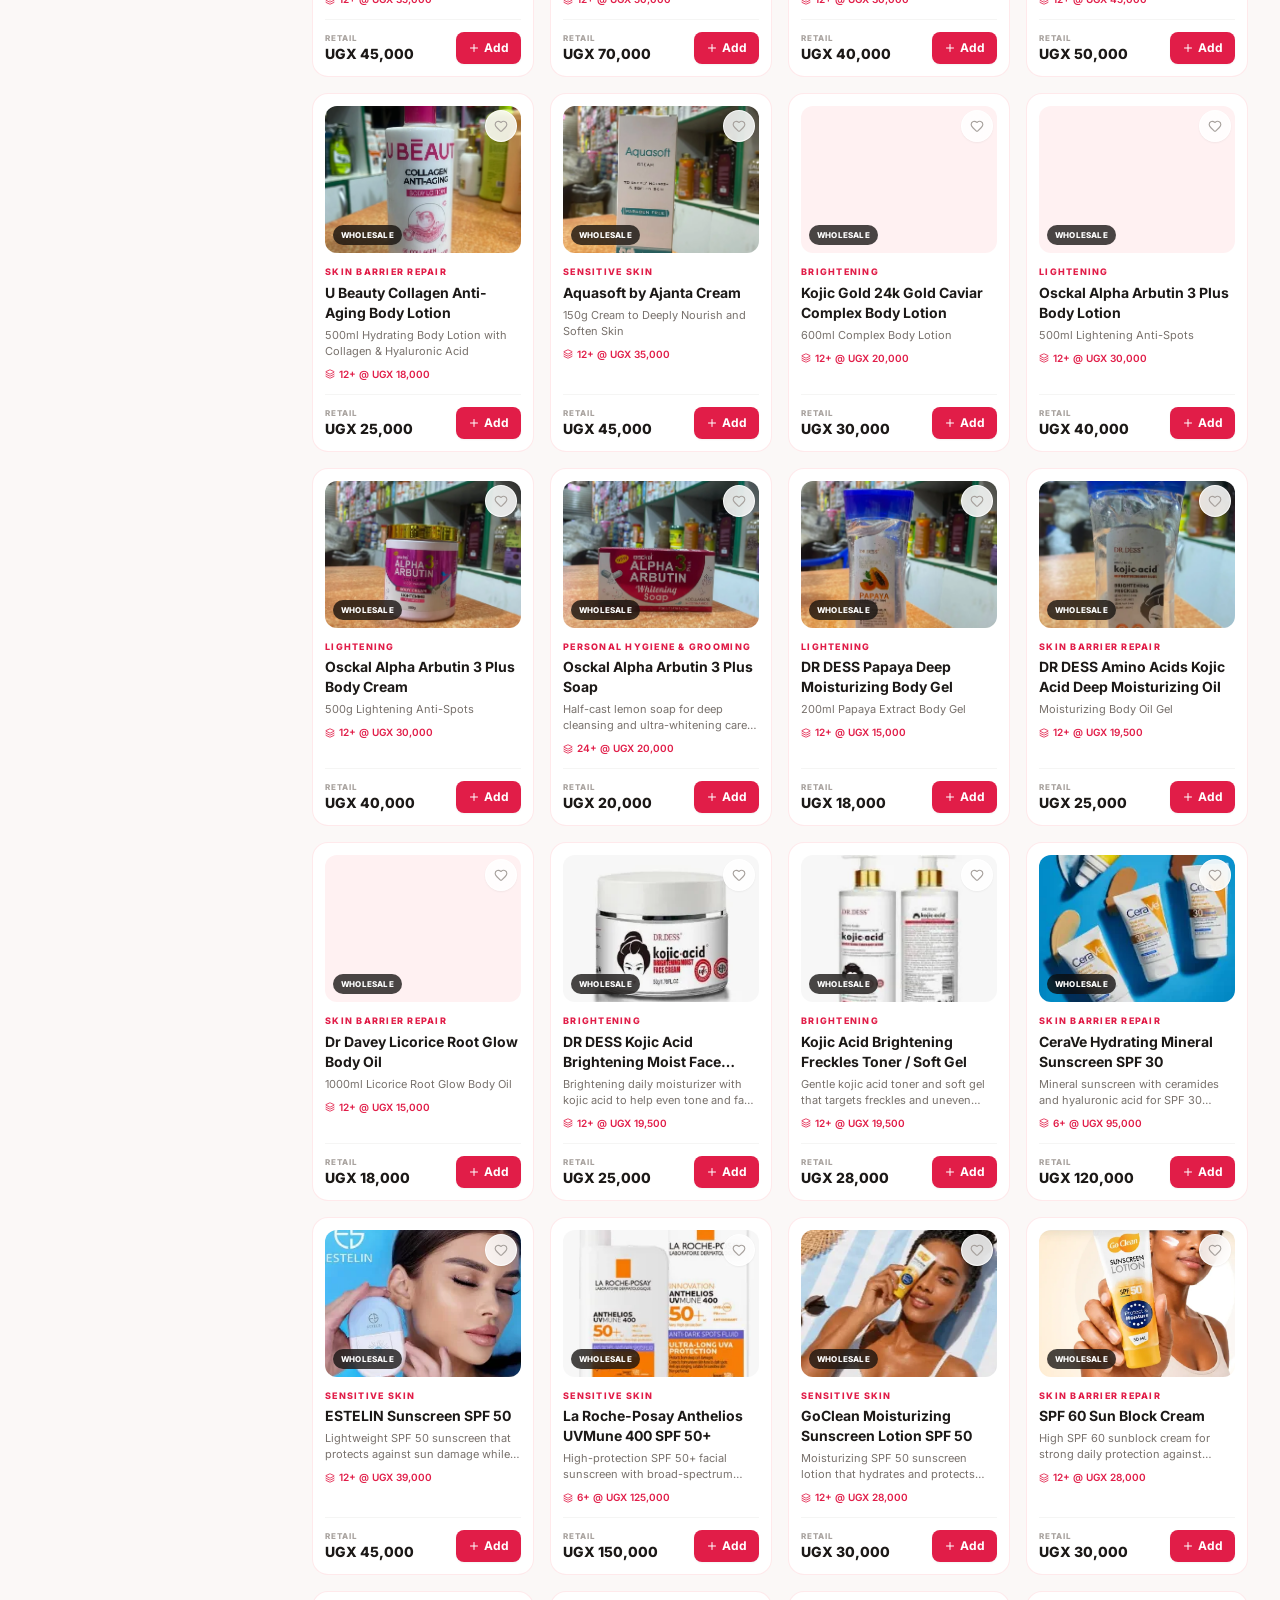
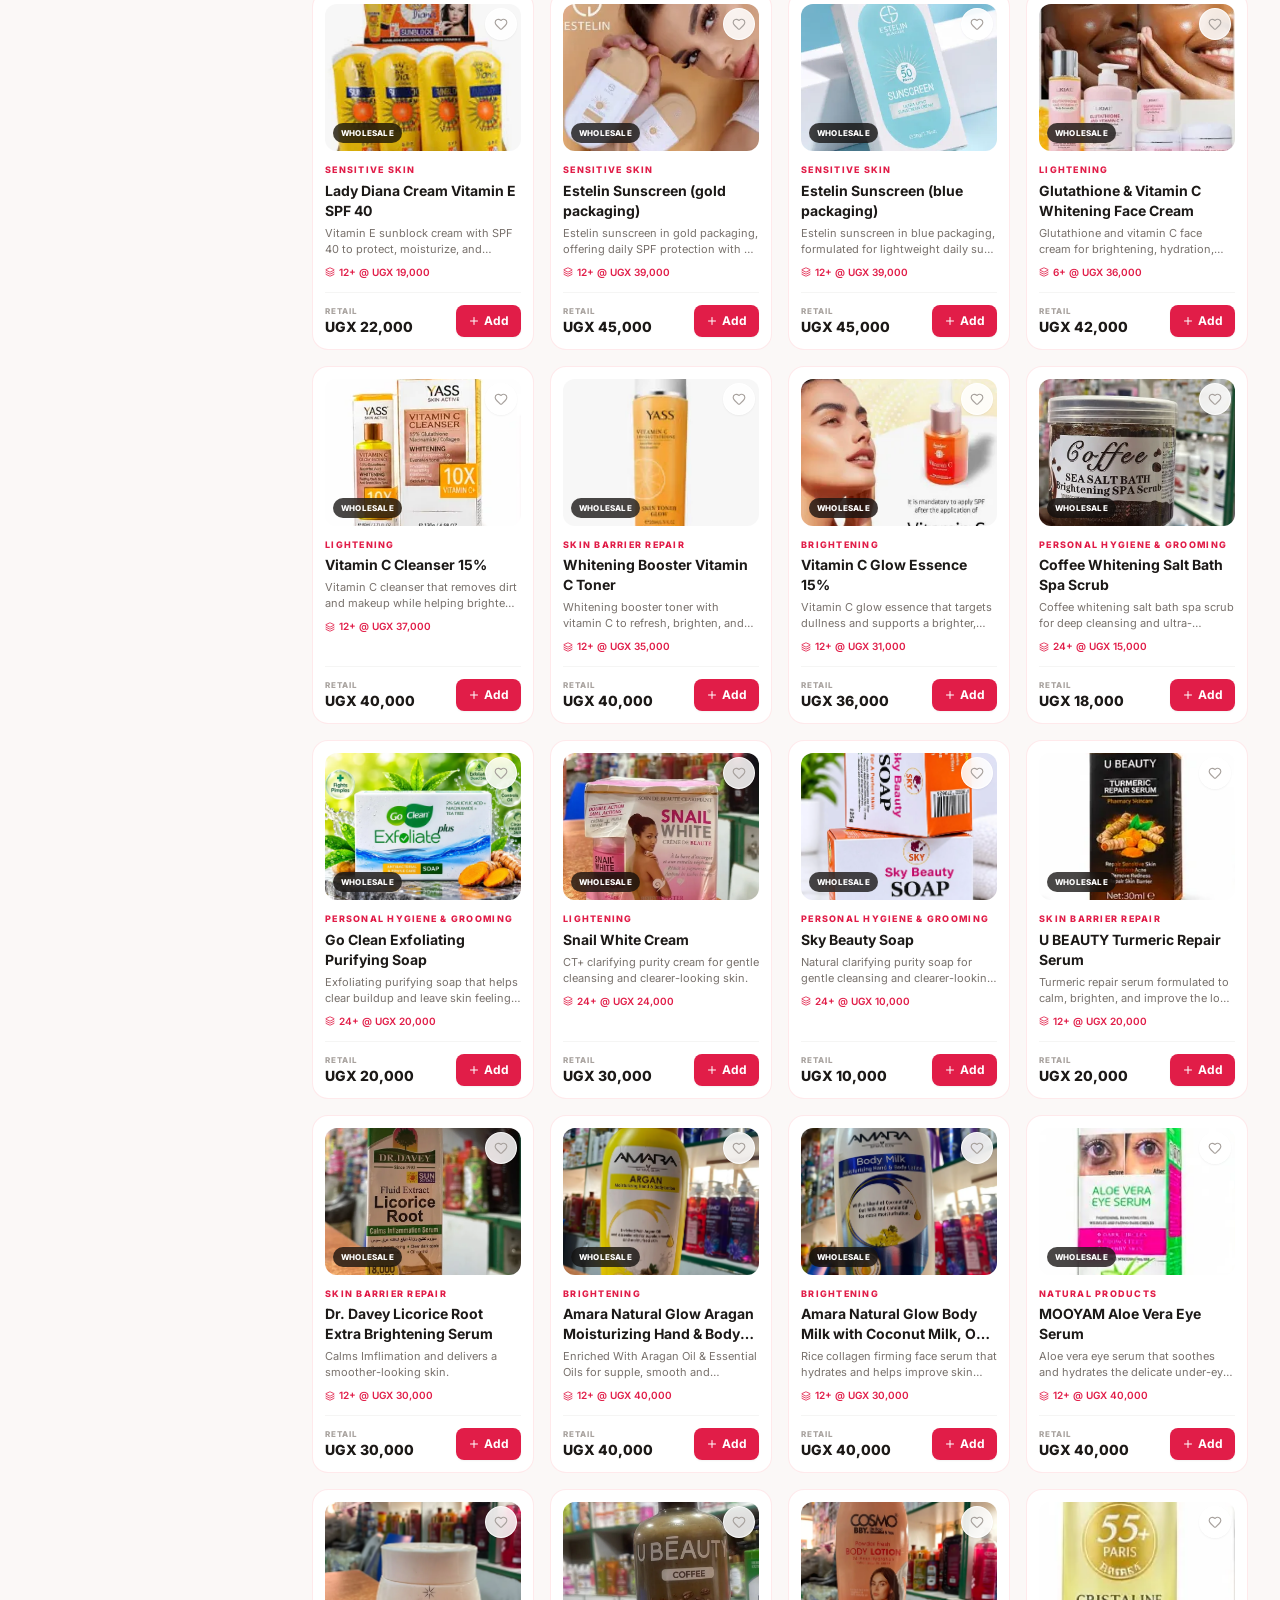
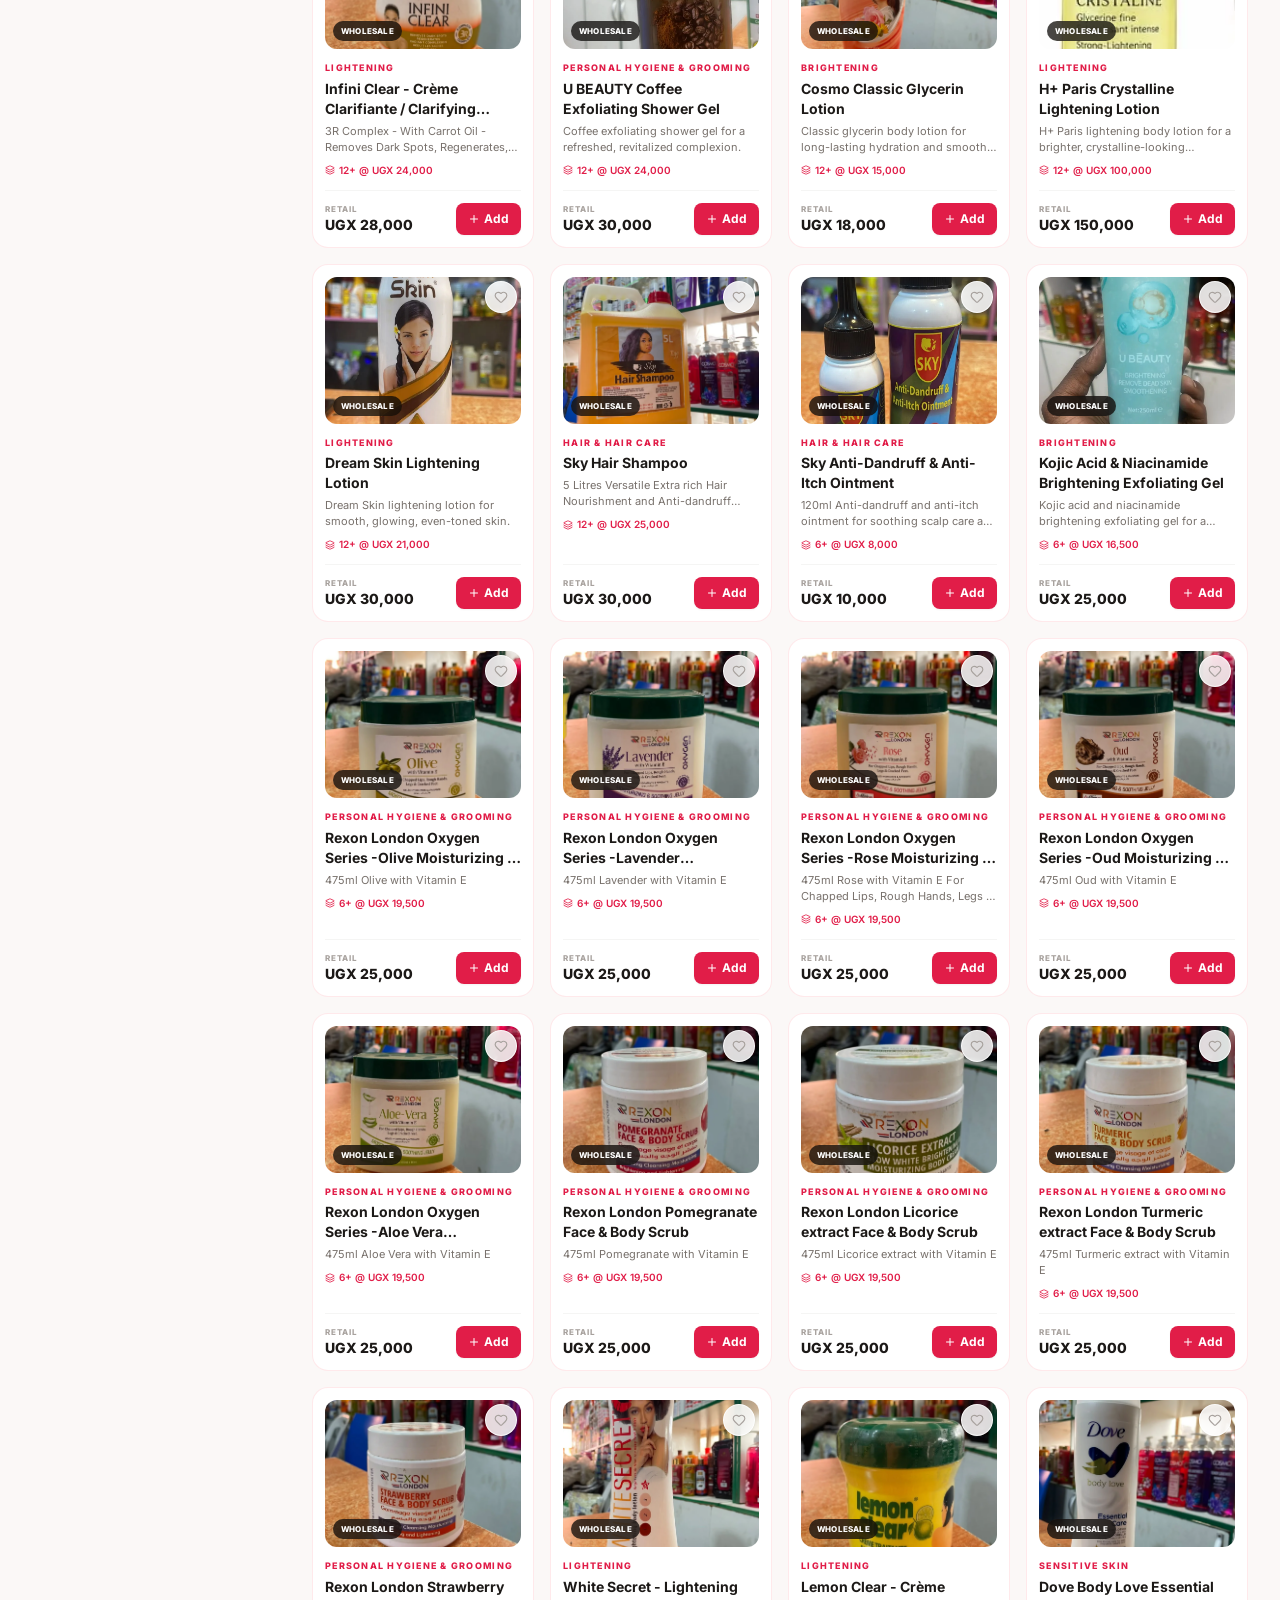
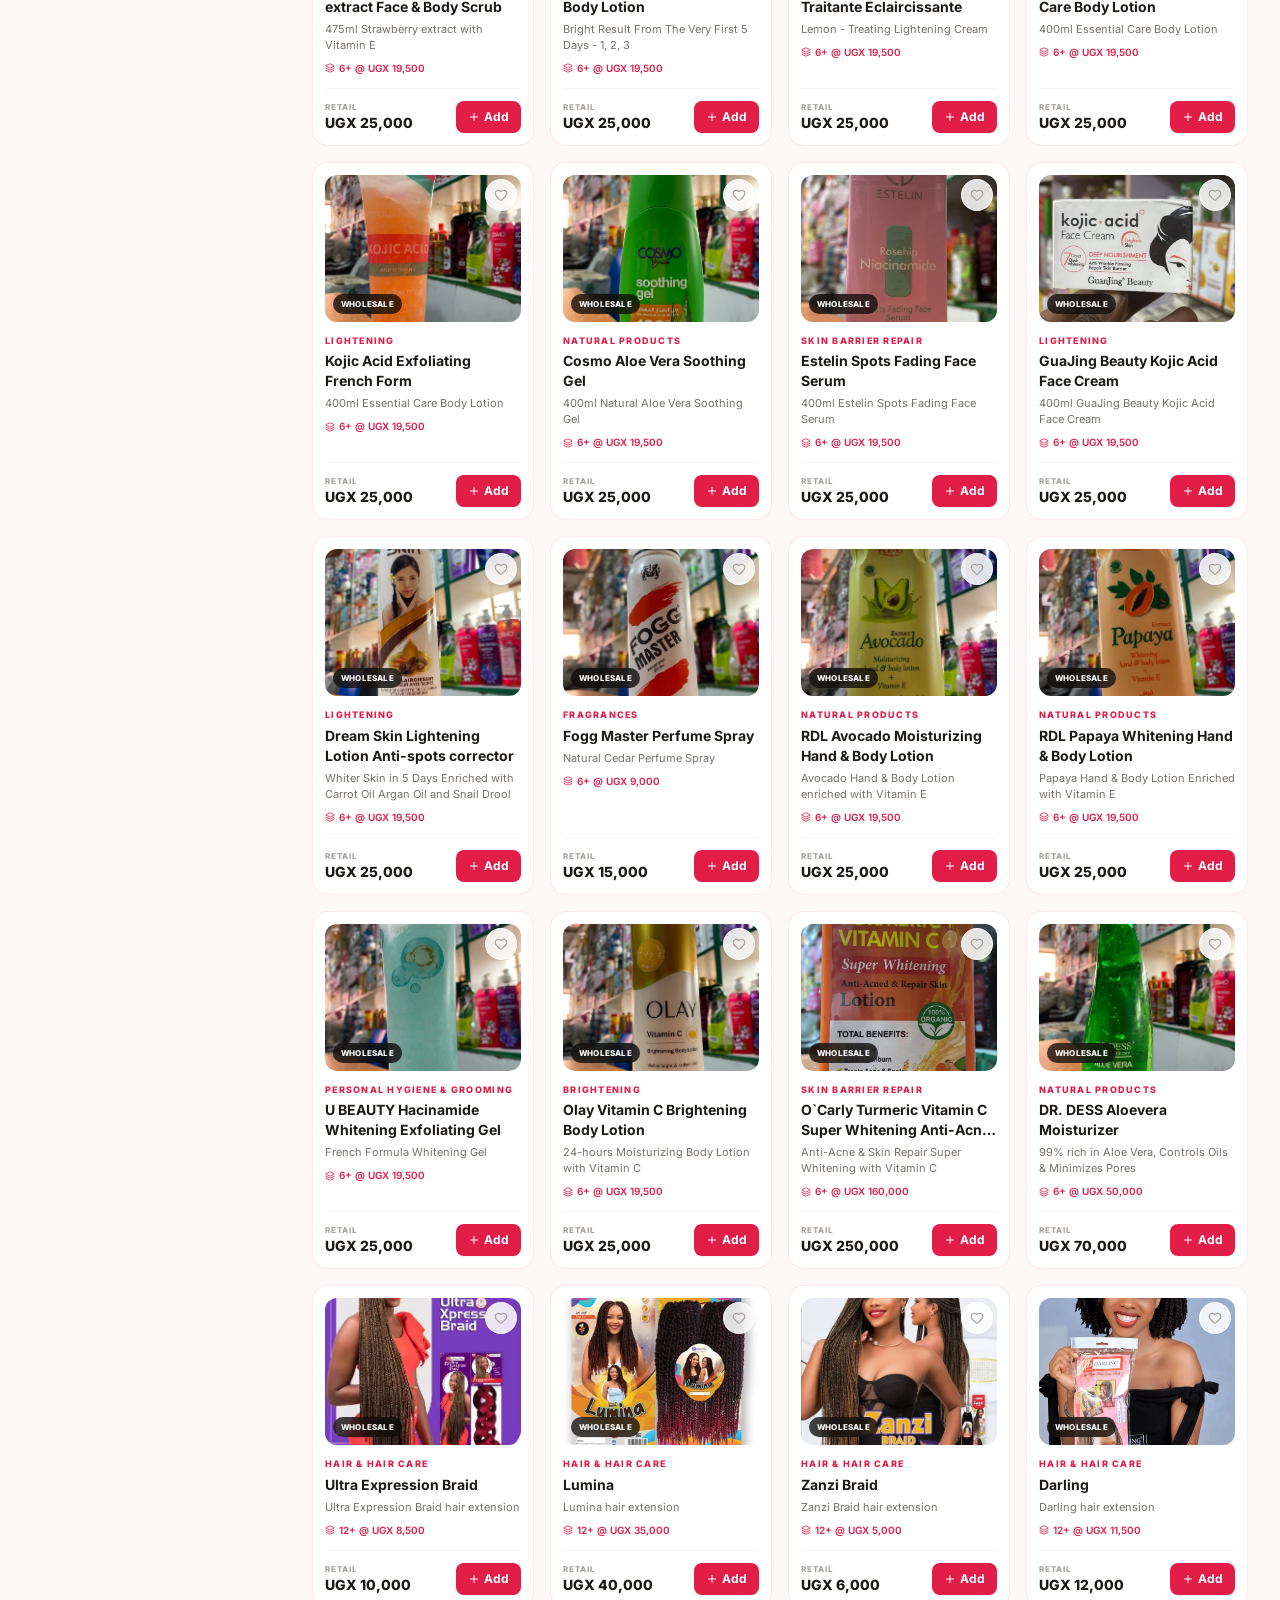
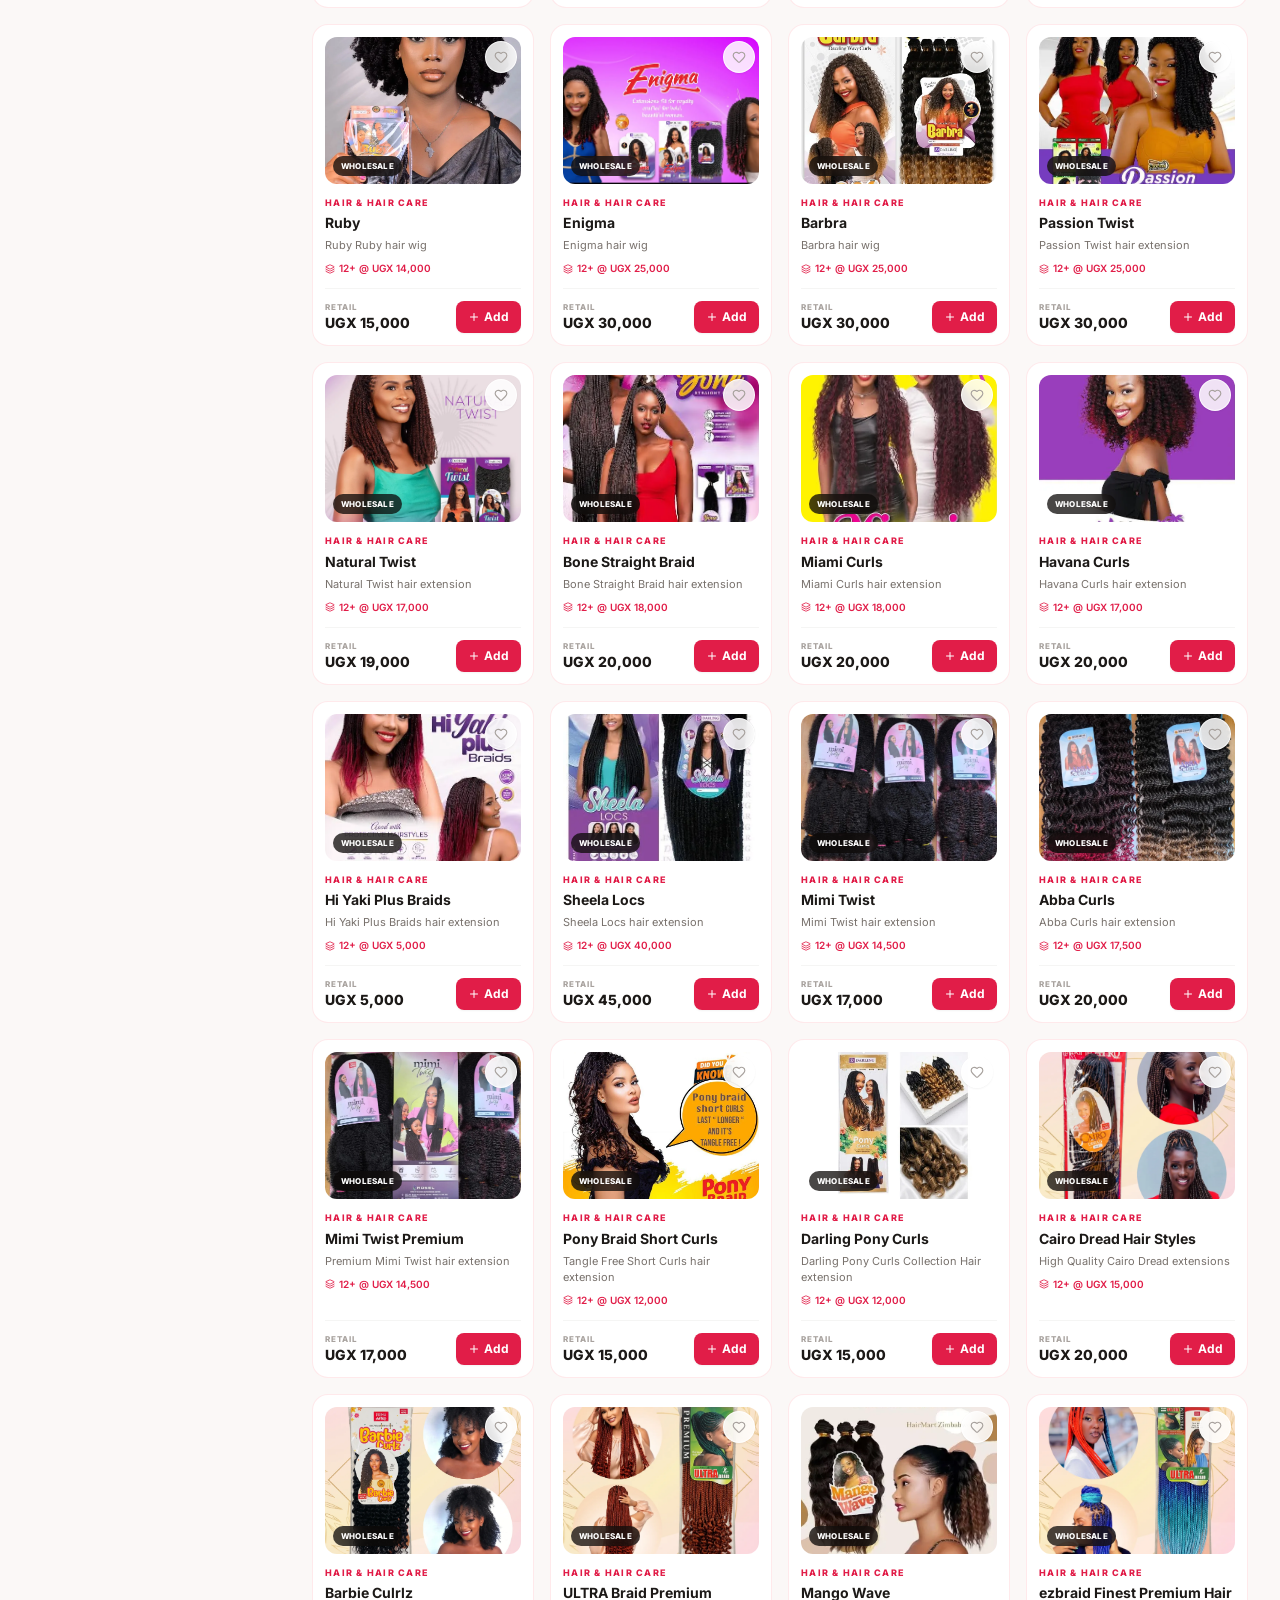
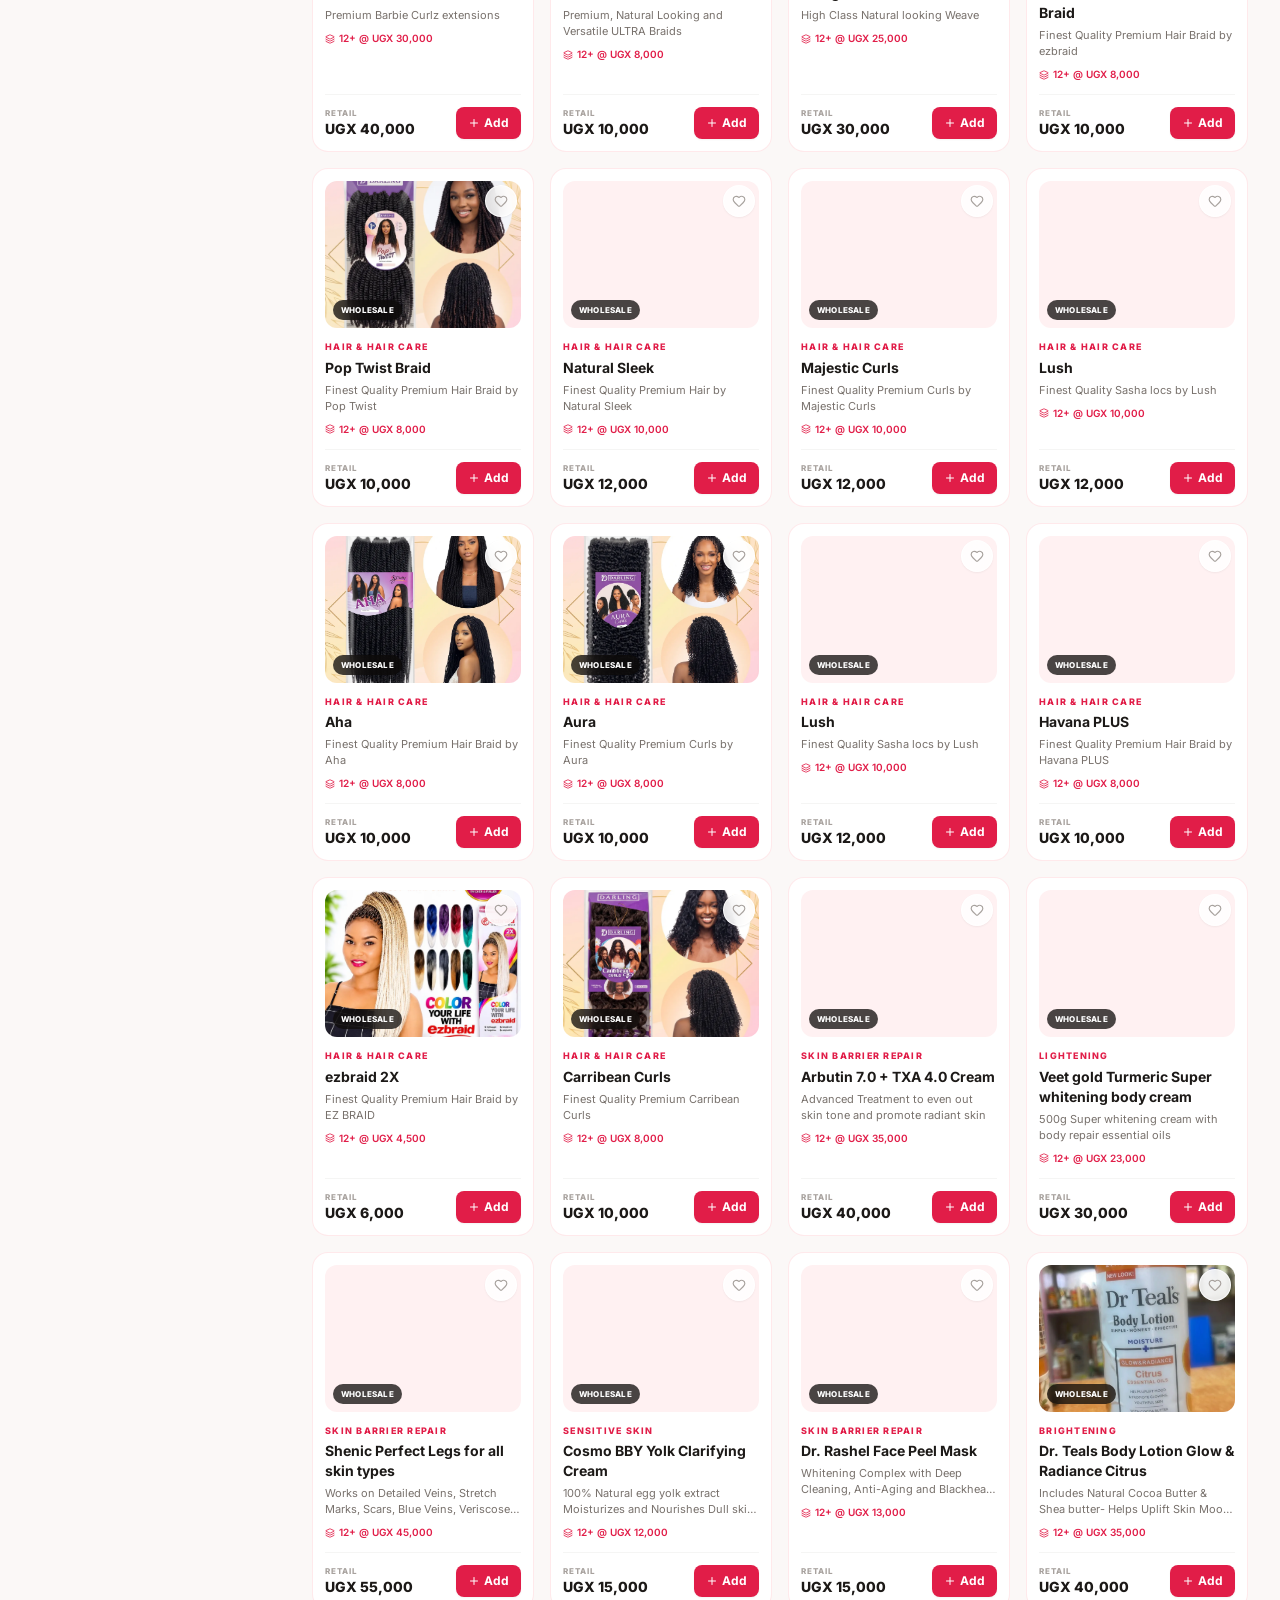
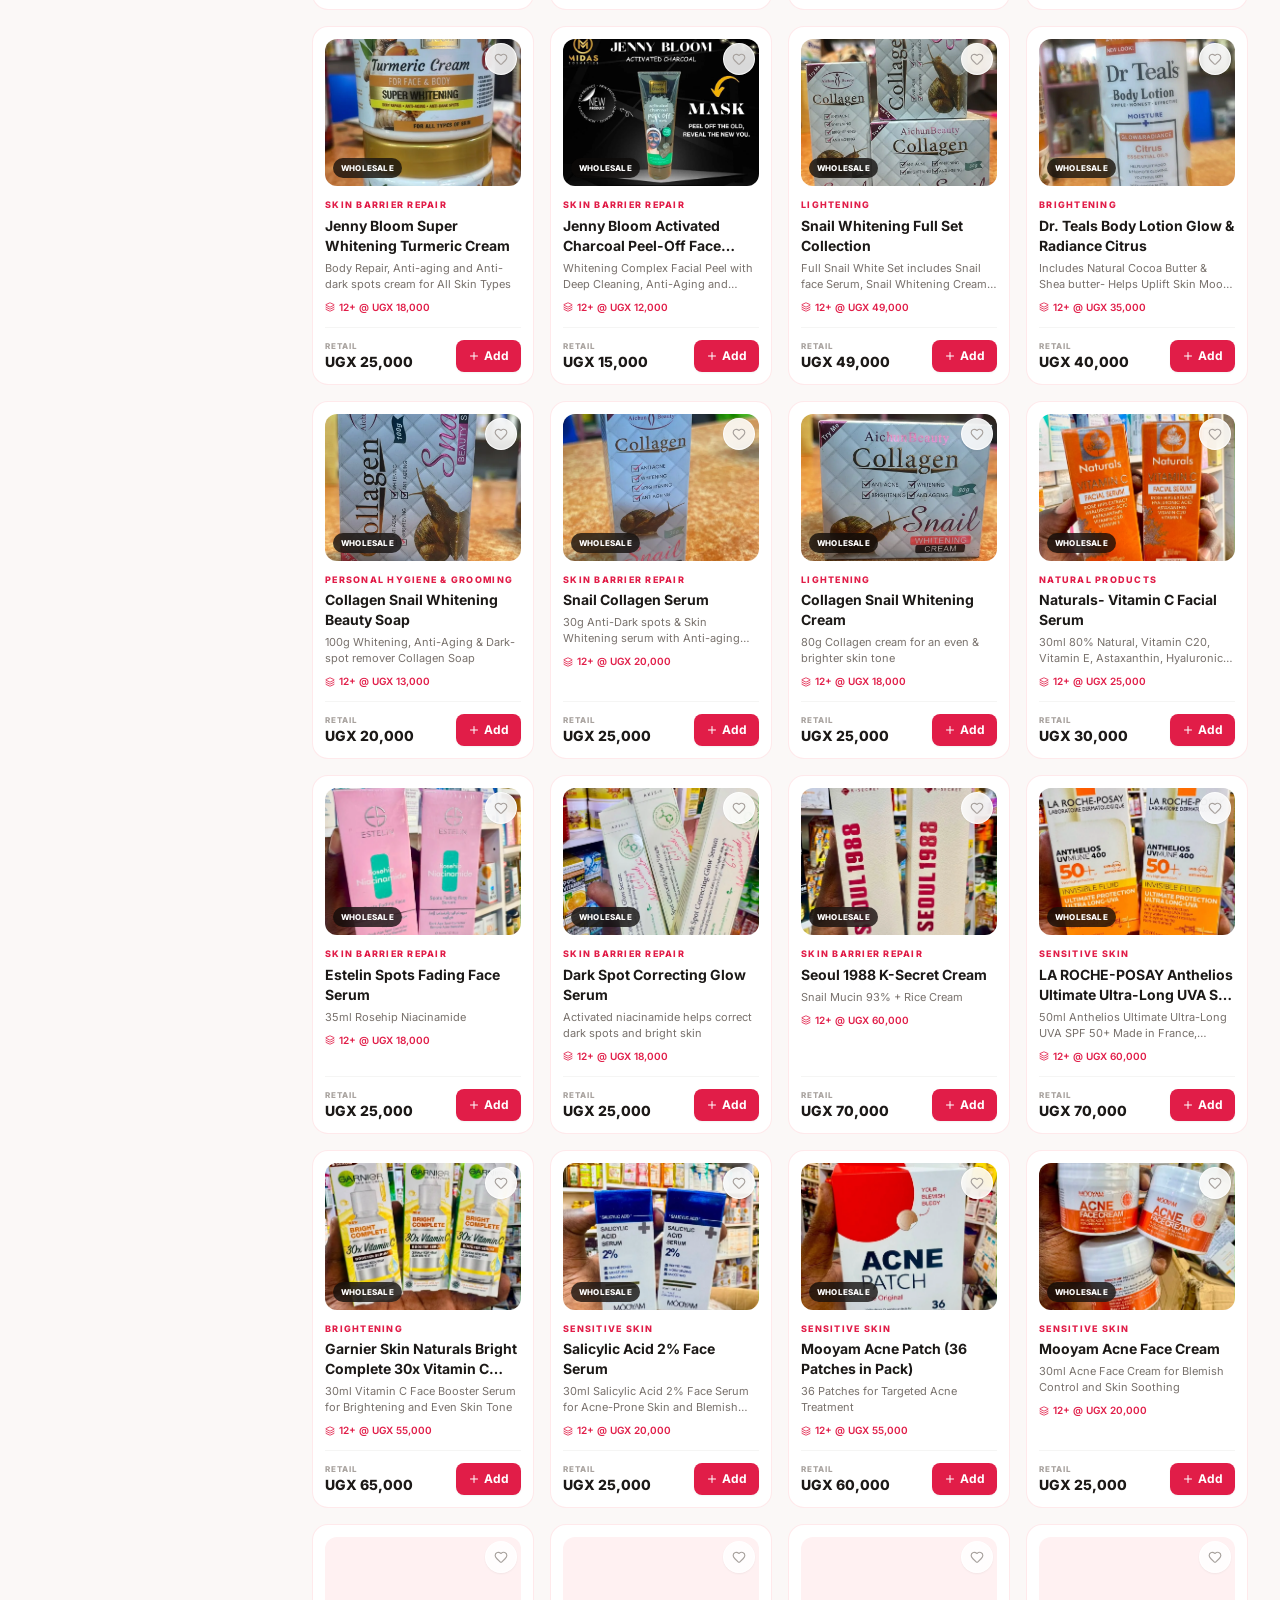
==== commit d2a6de72: "Add new product 'Arbutin 7.0 + TXA 4.0 Cream SPF 17%'" ====
--- a/index.html
+++ b/index.html
@@ -3357,6 +3357,16 @@
     desc: '50ml Hydrating and Claming Relief Cream, Supports the Skin Barrier for Blemish Prone Skin, Suitable for all Skin types',
     wsMin: 6, wsPrice: 85000
 },
+  {
+  id: 186,
+    name: 'Arbutin 7.0 + TXA 4.0 Cream SPF 17%',
+    category: 'Skin Barrier Repair',
+    categories: ['Skin Barrier Repair','Sensitive Skin'],
+    price: 45000,
+    image: 'images/spc.webp',
+    desc: 'Fades Dark Spots and Hyperpigmentetion, Protects against UV Damage, Moisturizes and Nourishes the Skin, Helps to reduce visible signs of Aging',
+    wsMin: 6, wsPrice: 35000
+},
   ];
 
 let cart = JSON.parse(localStorage.getItem('vc_cart_v2')) || [];
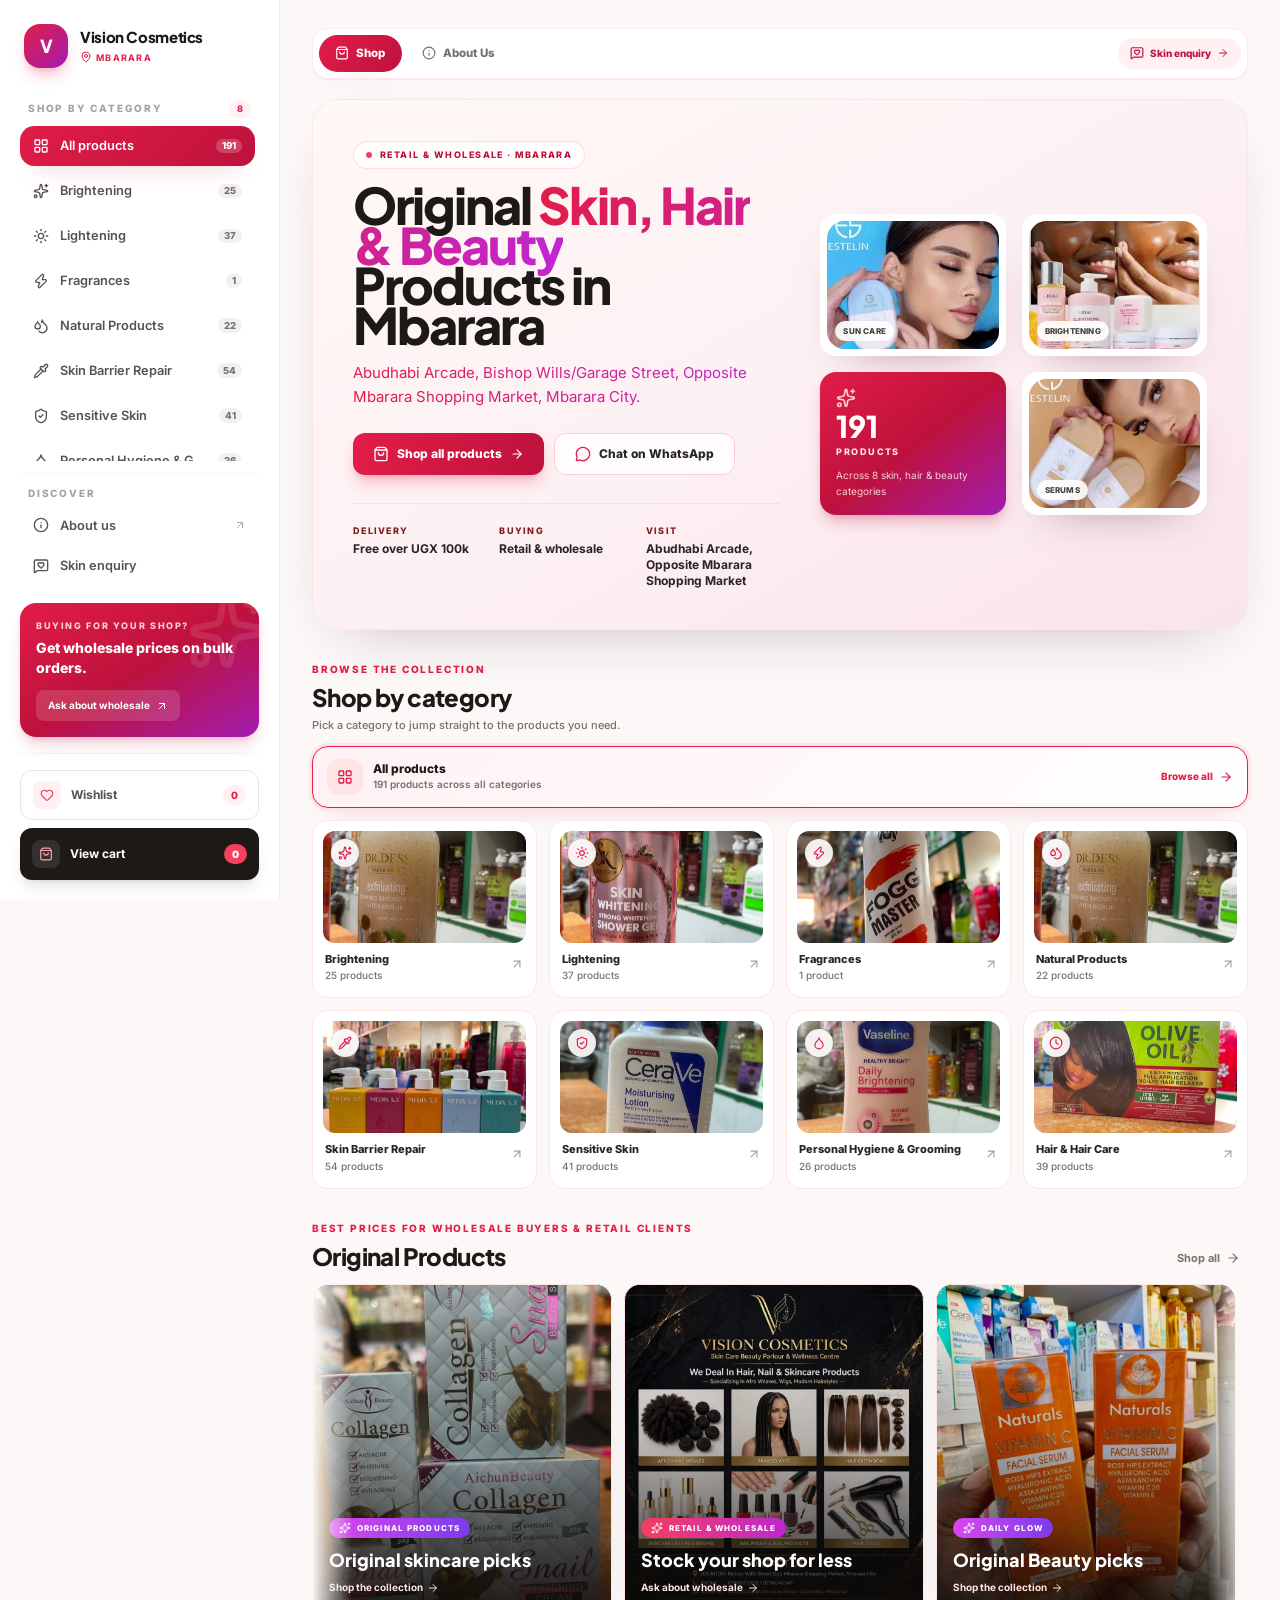
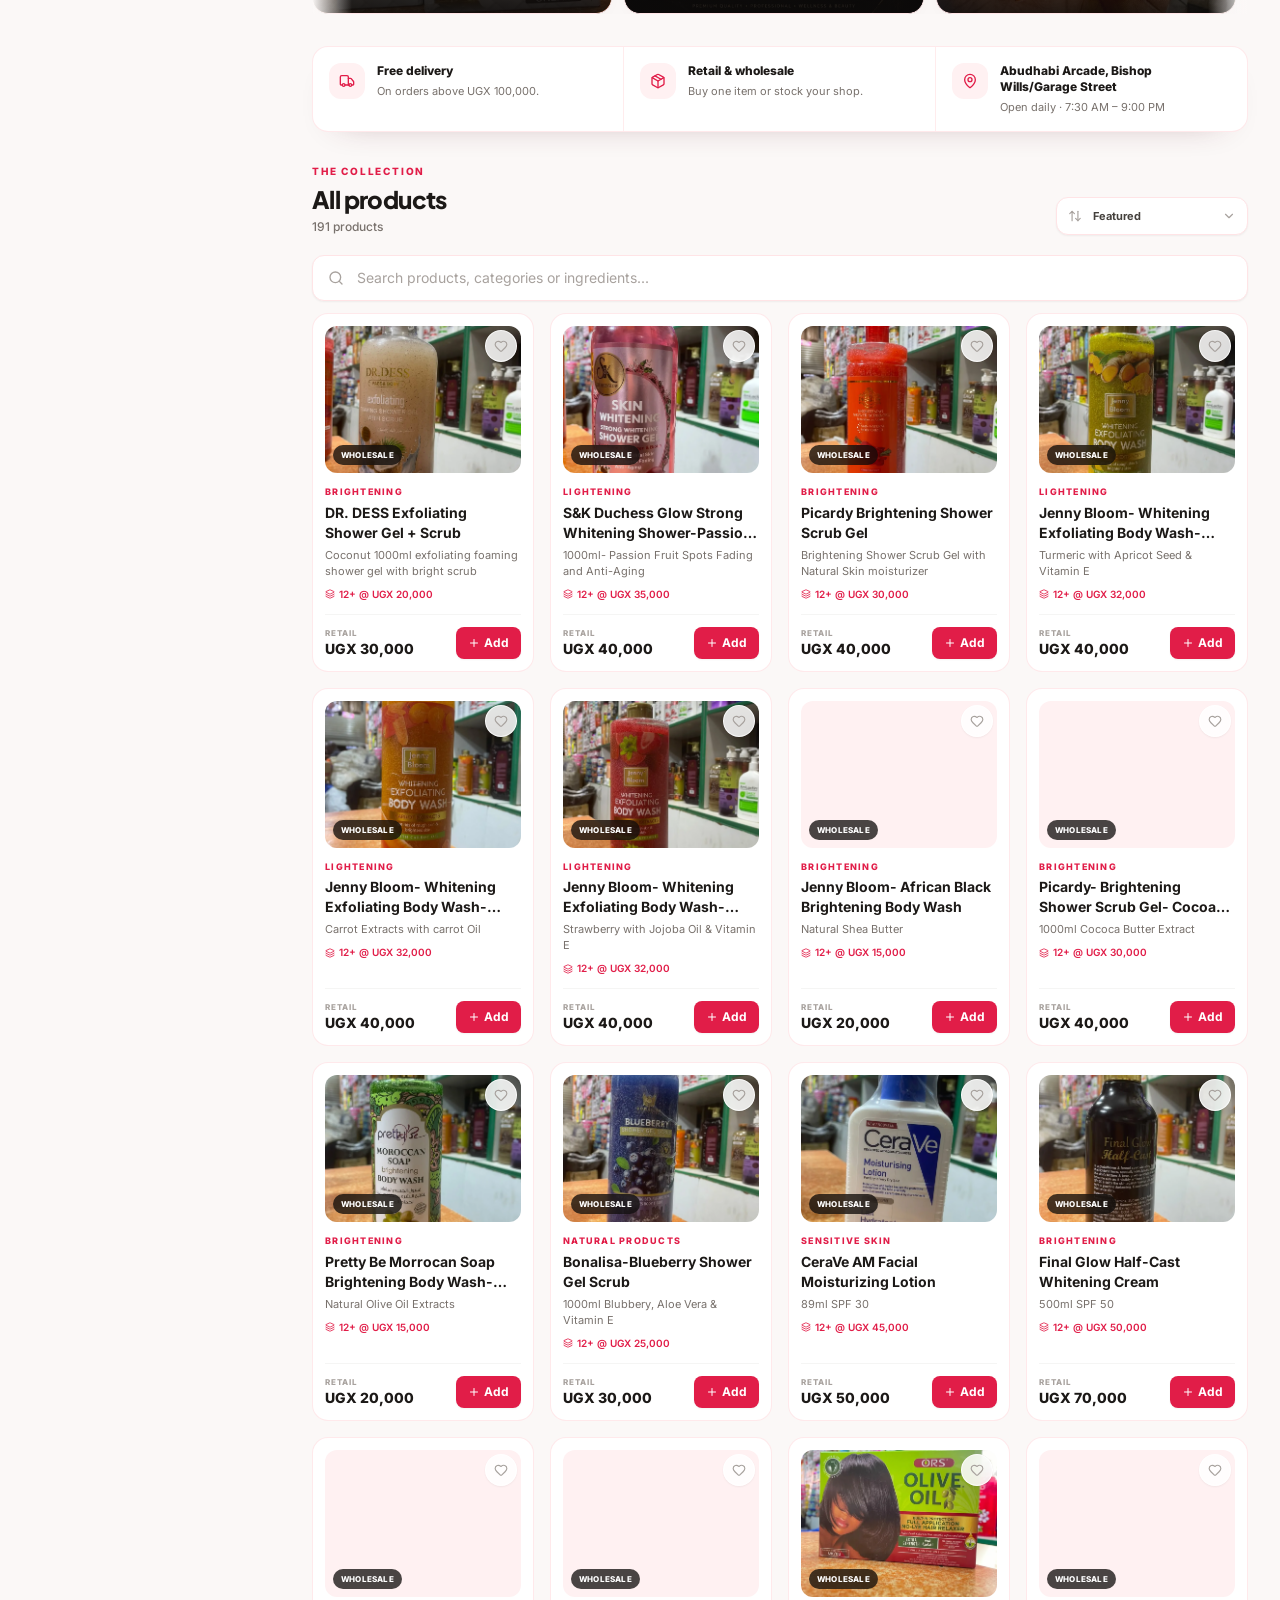
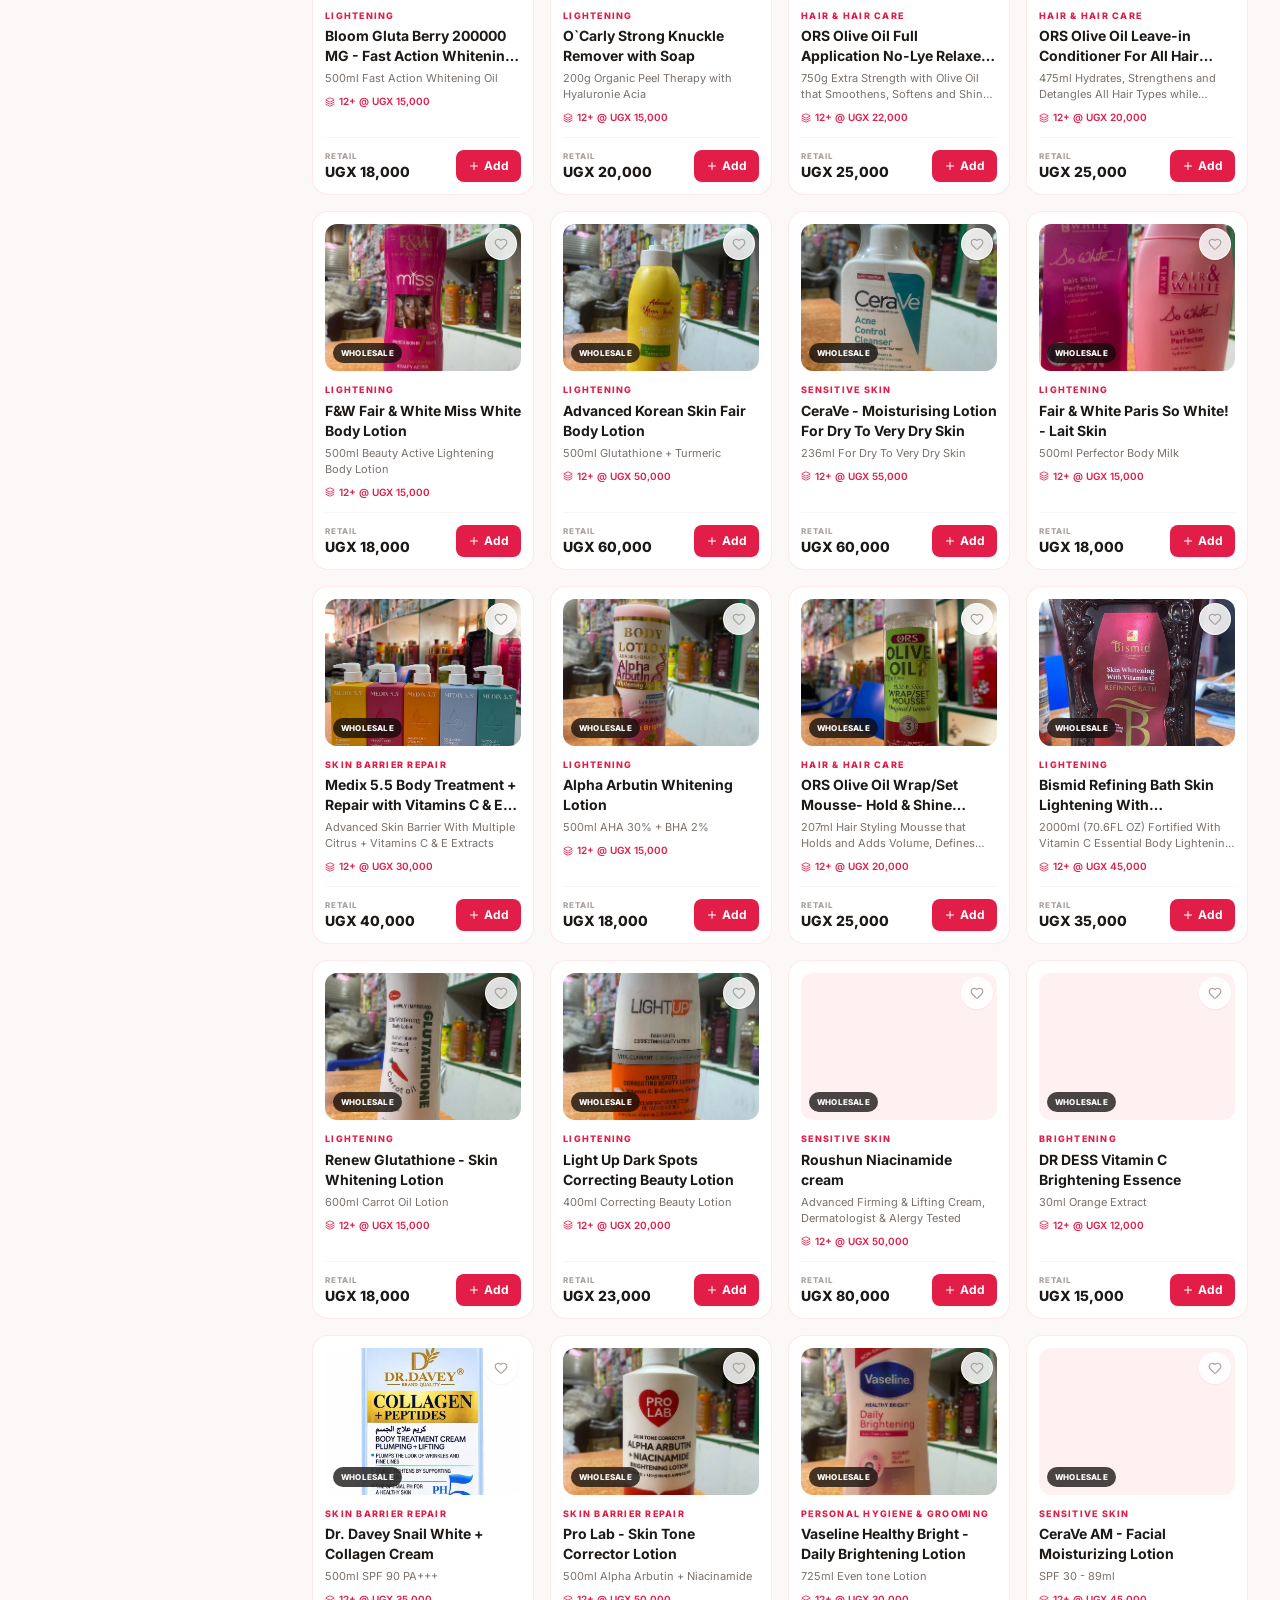
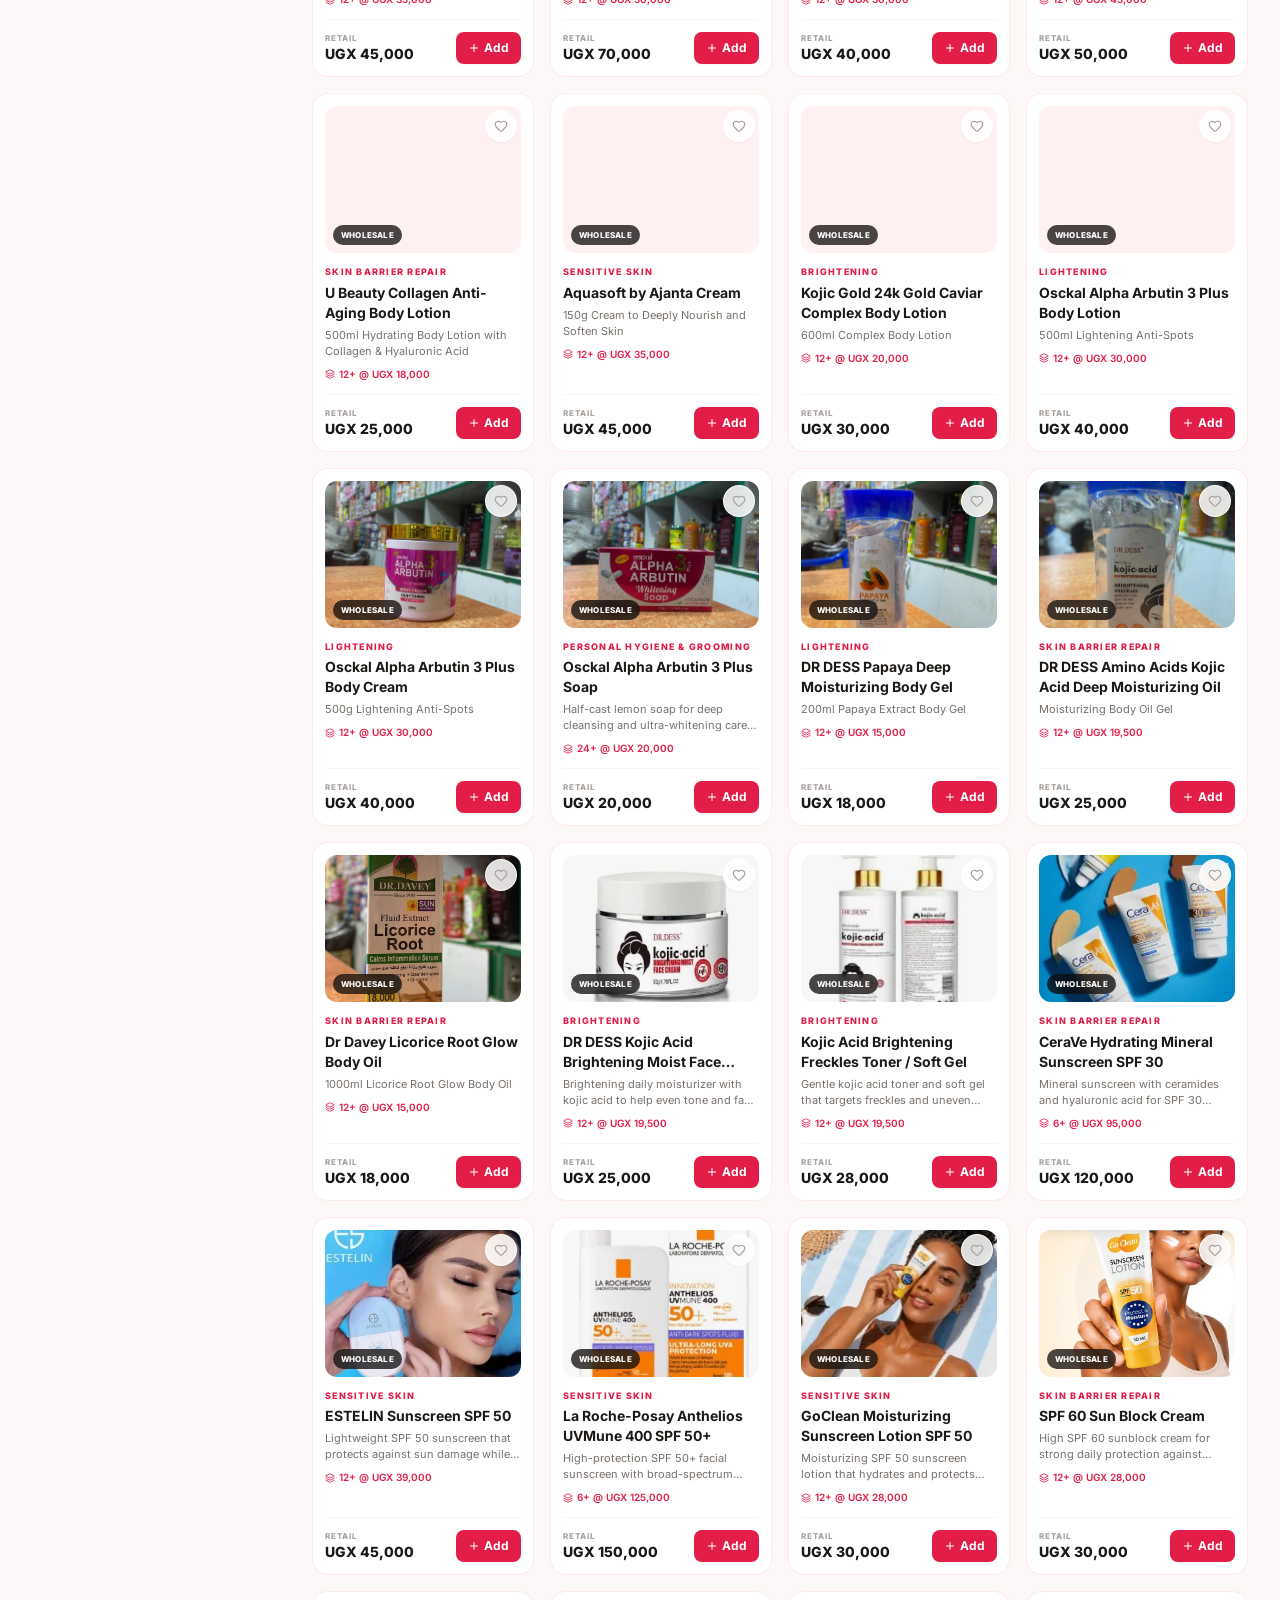
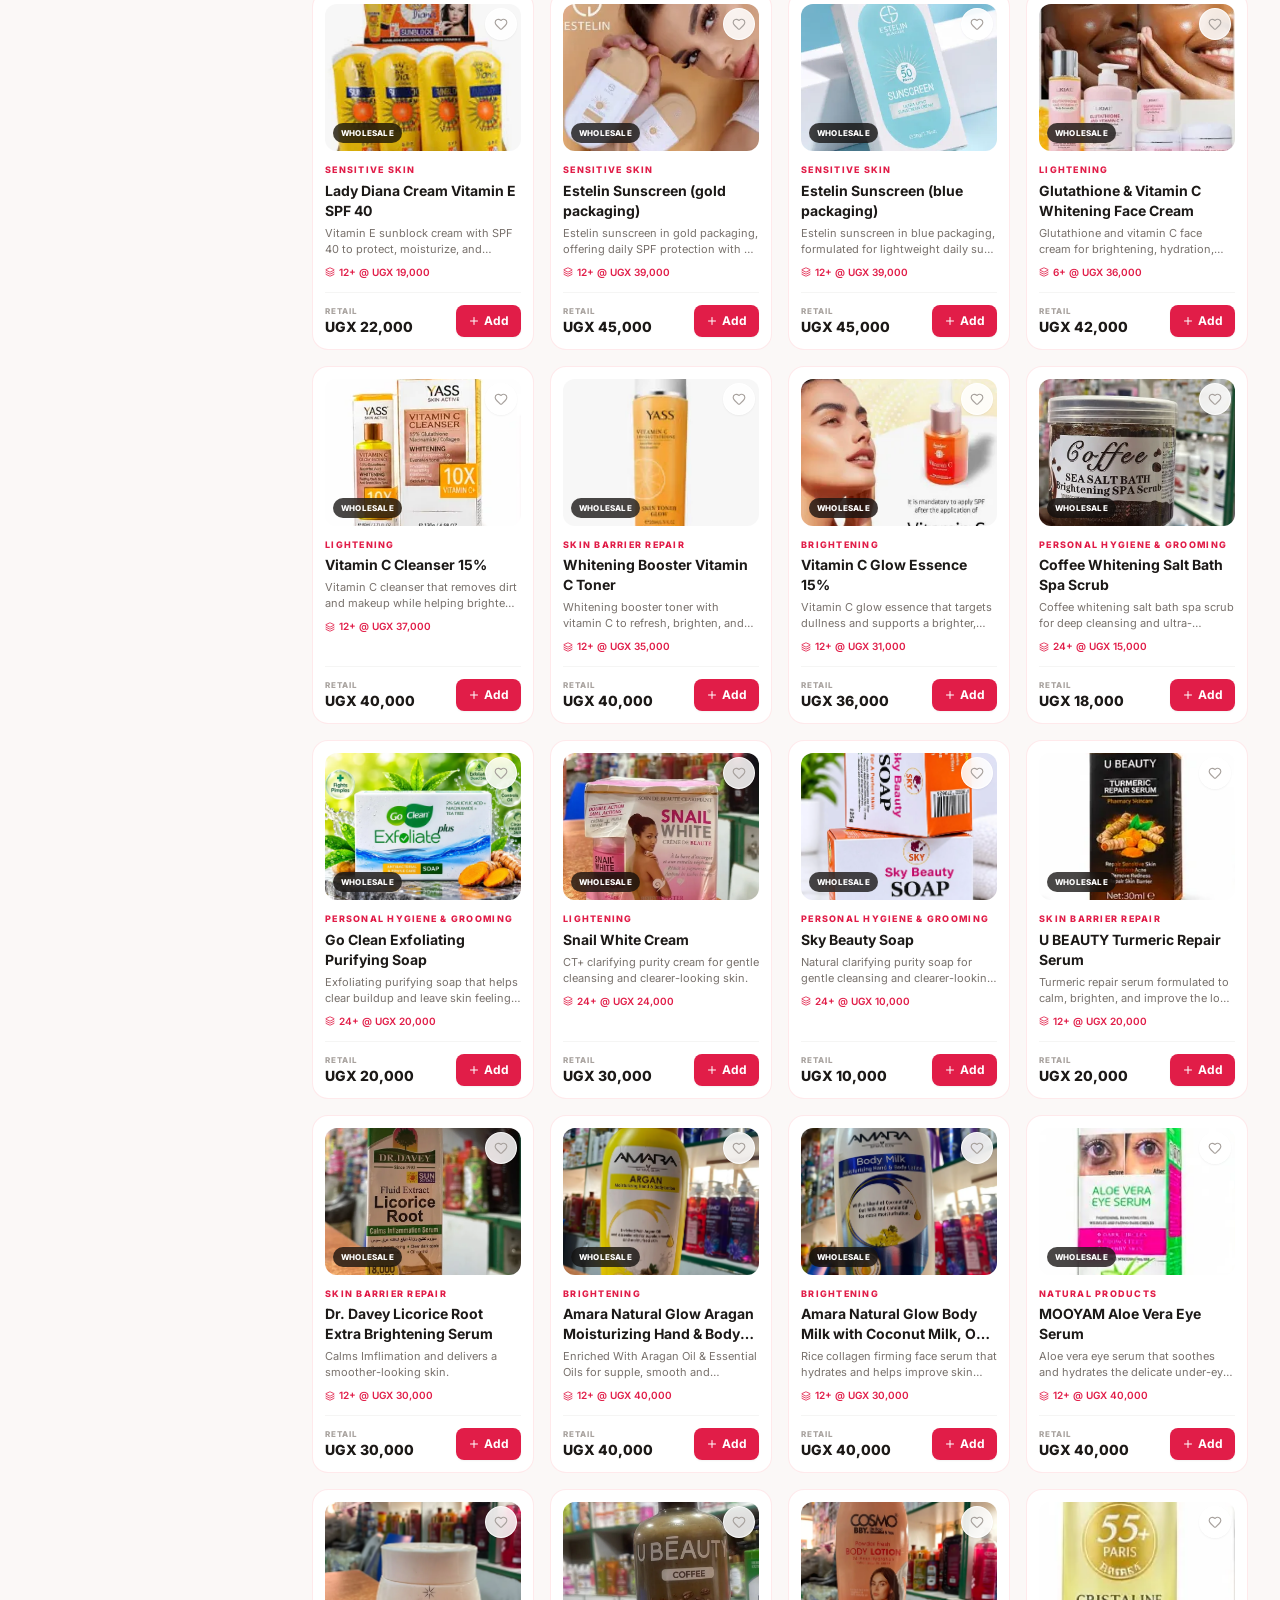
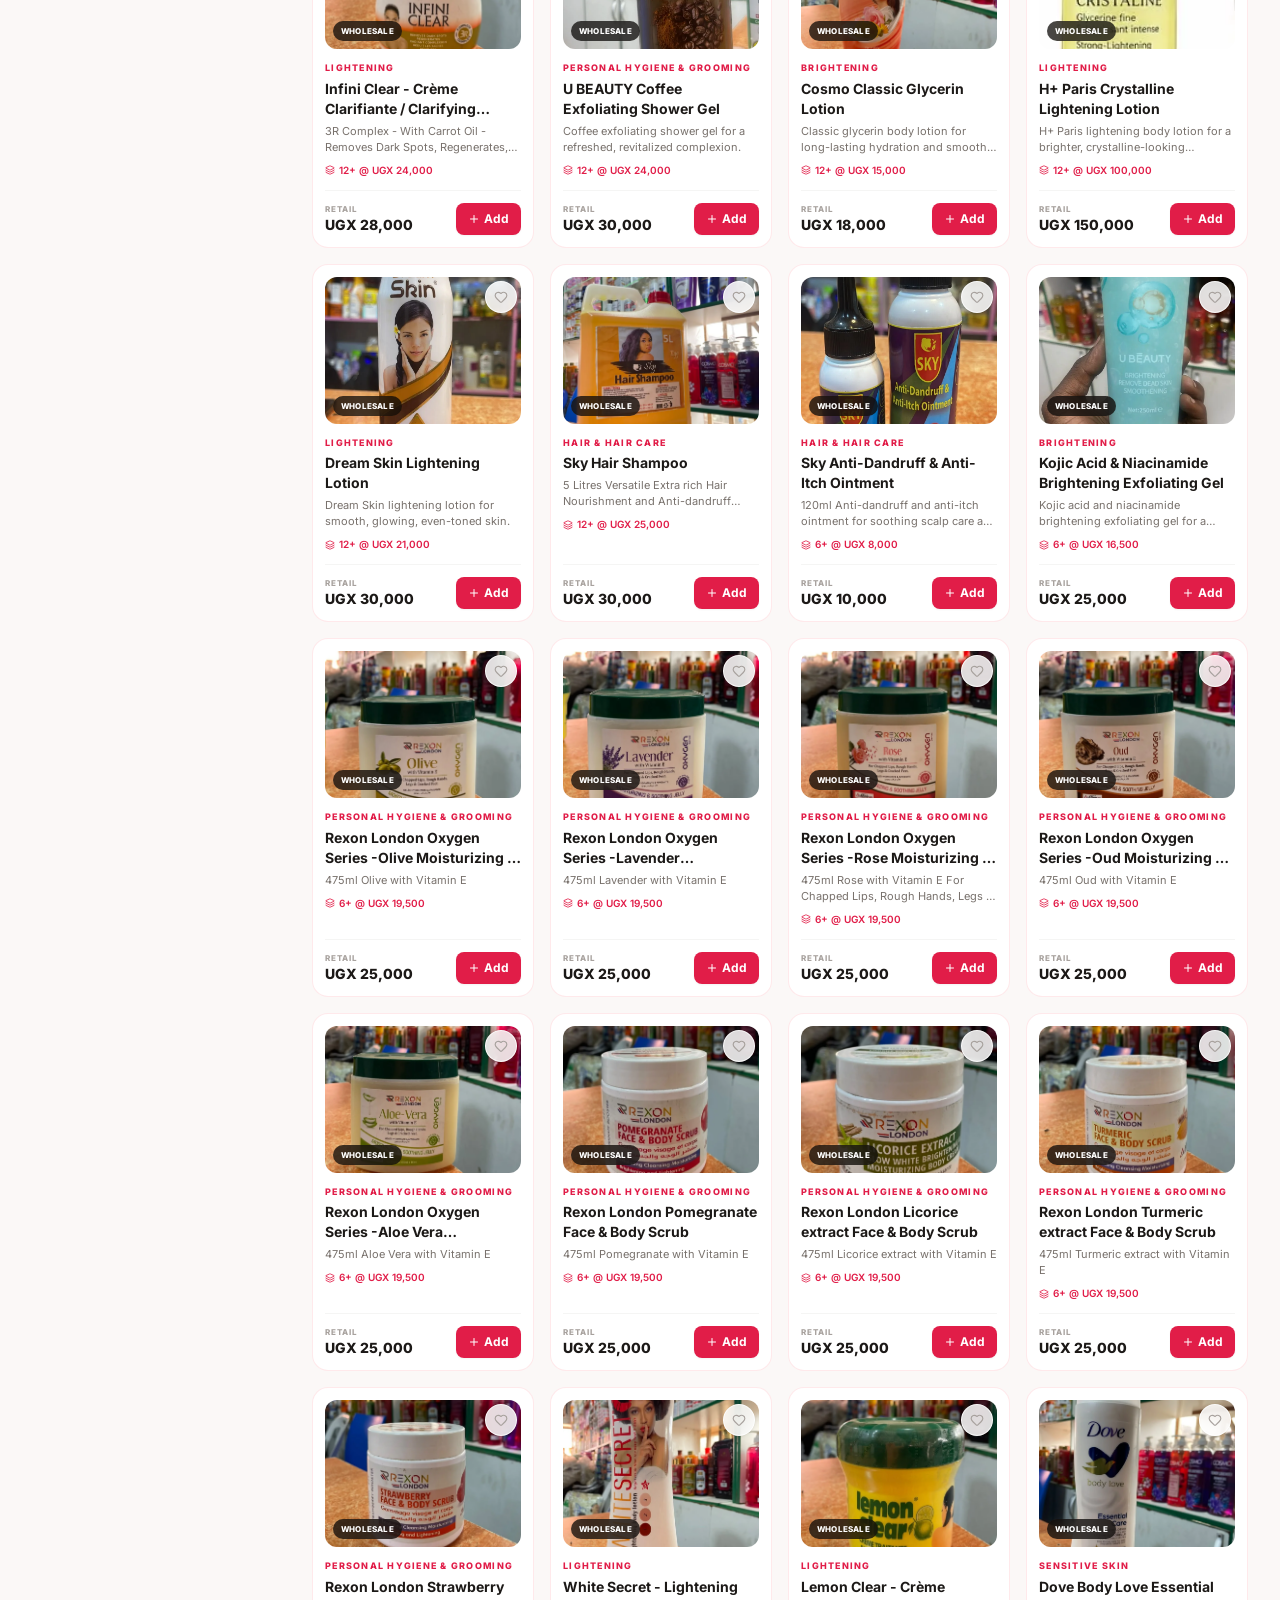
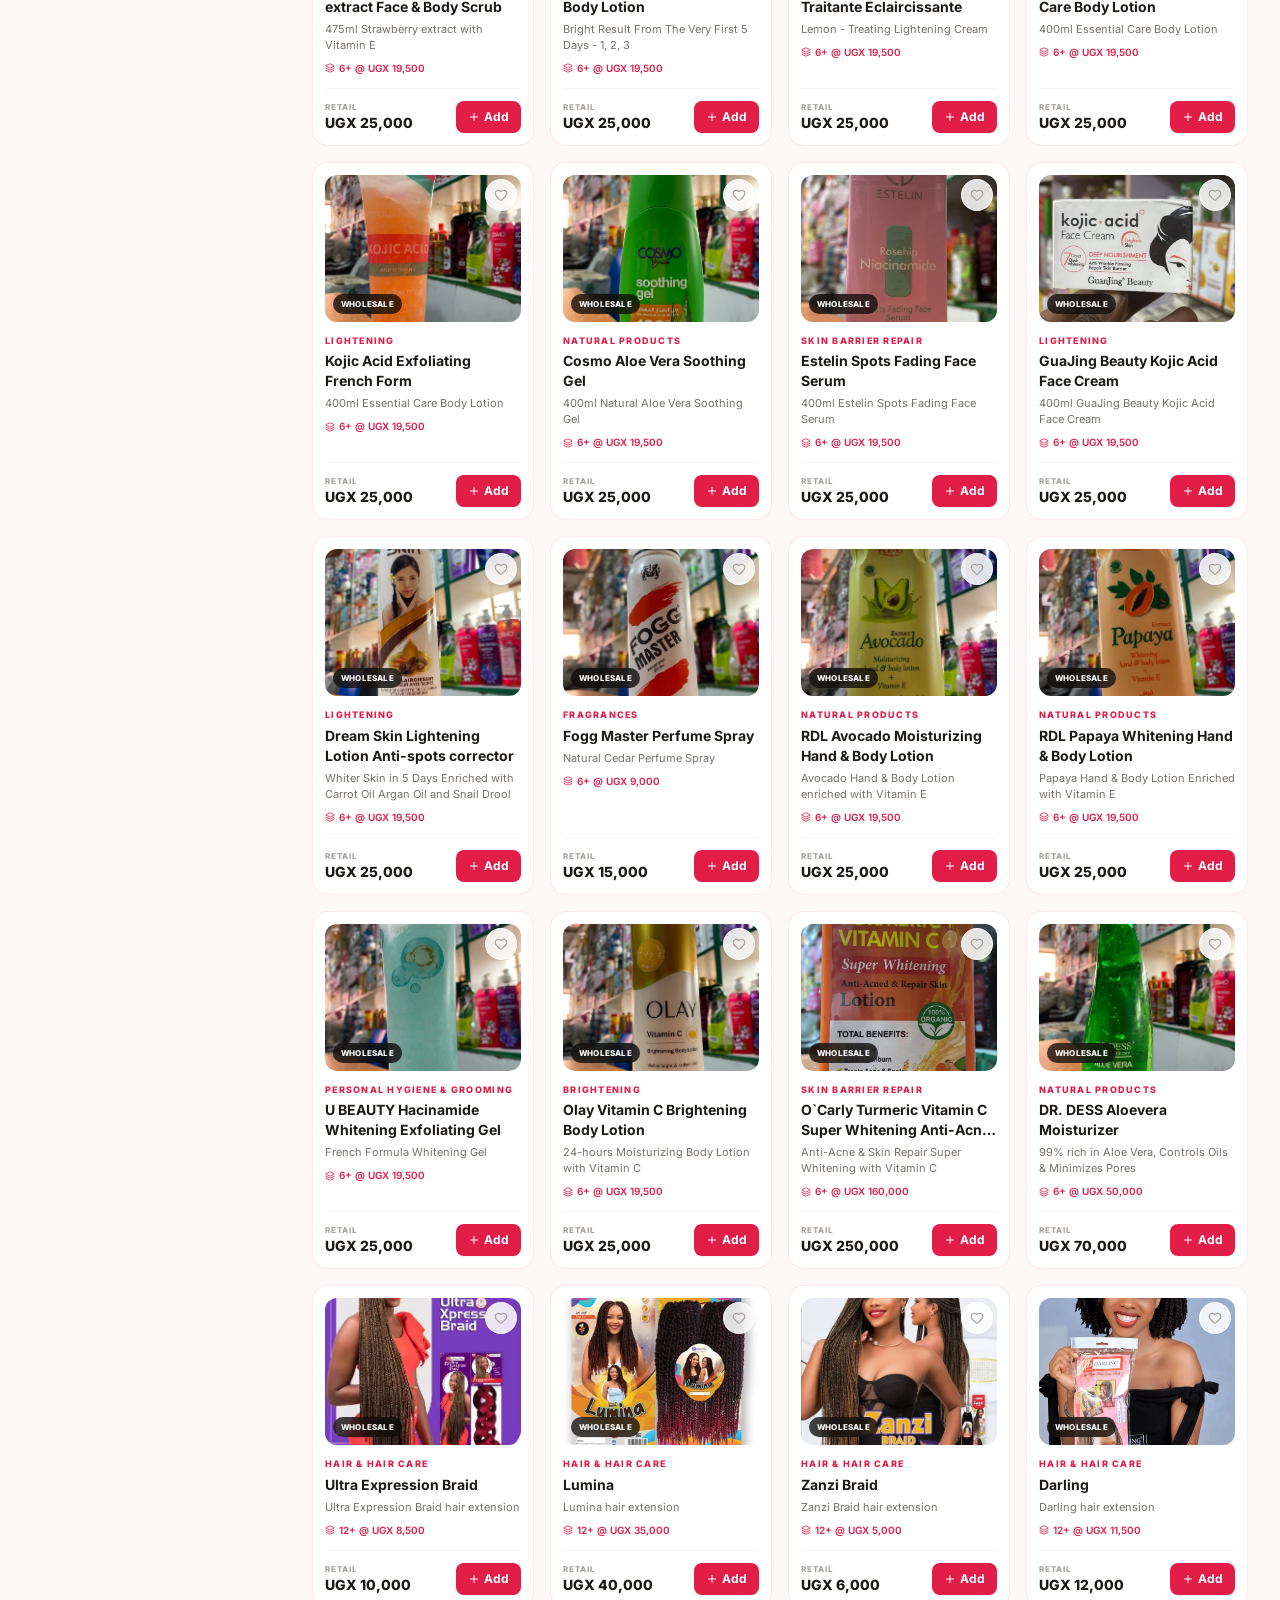
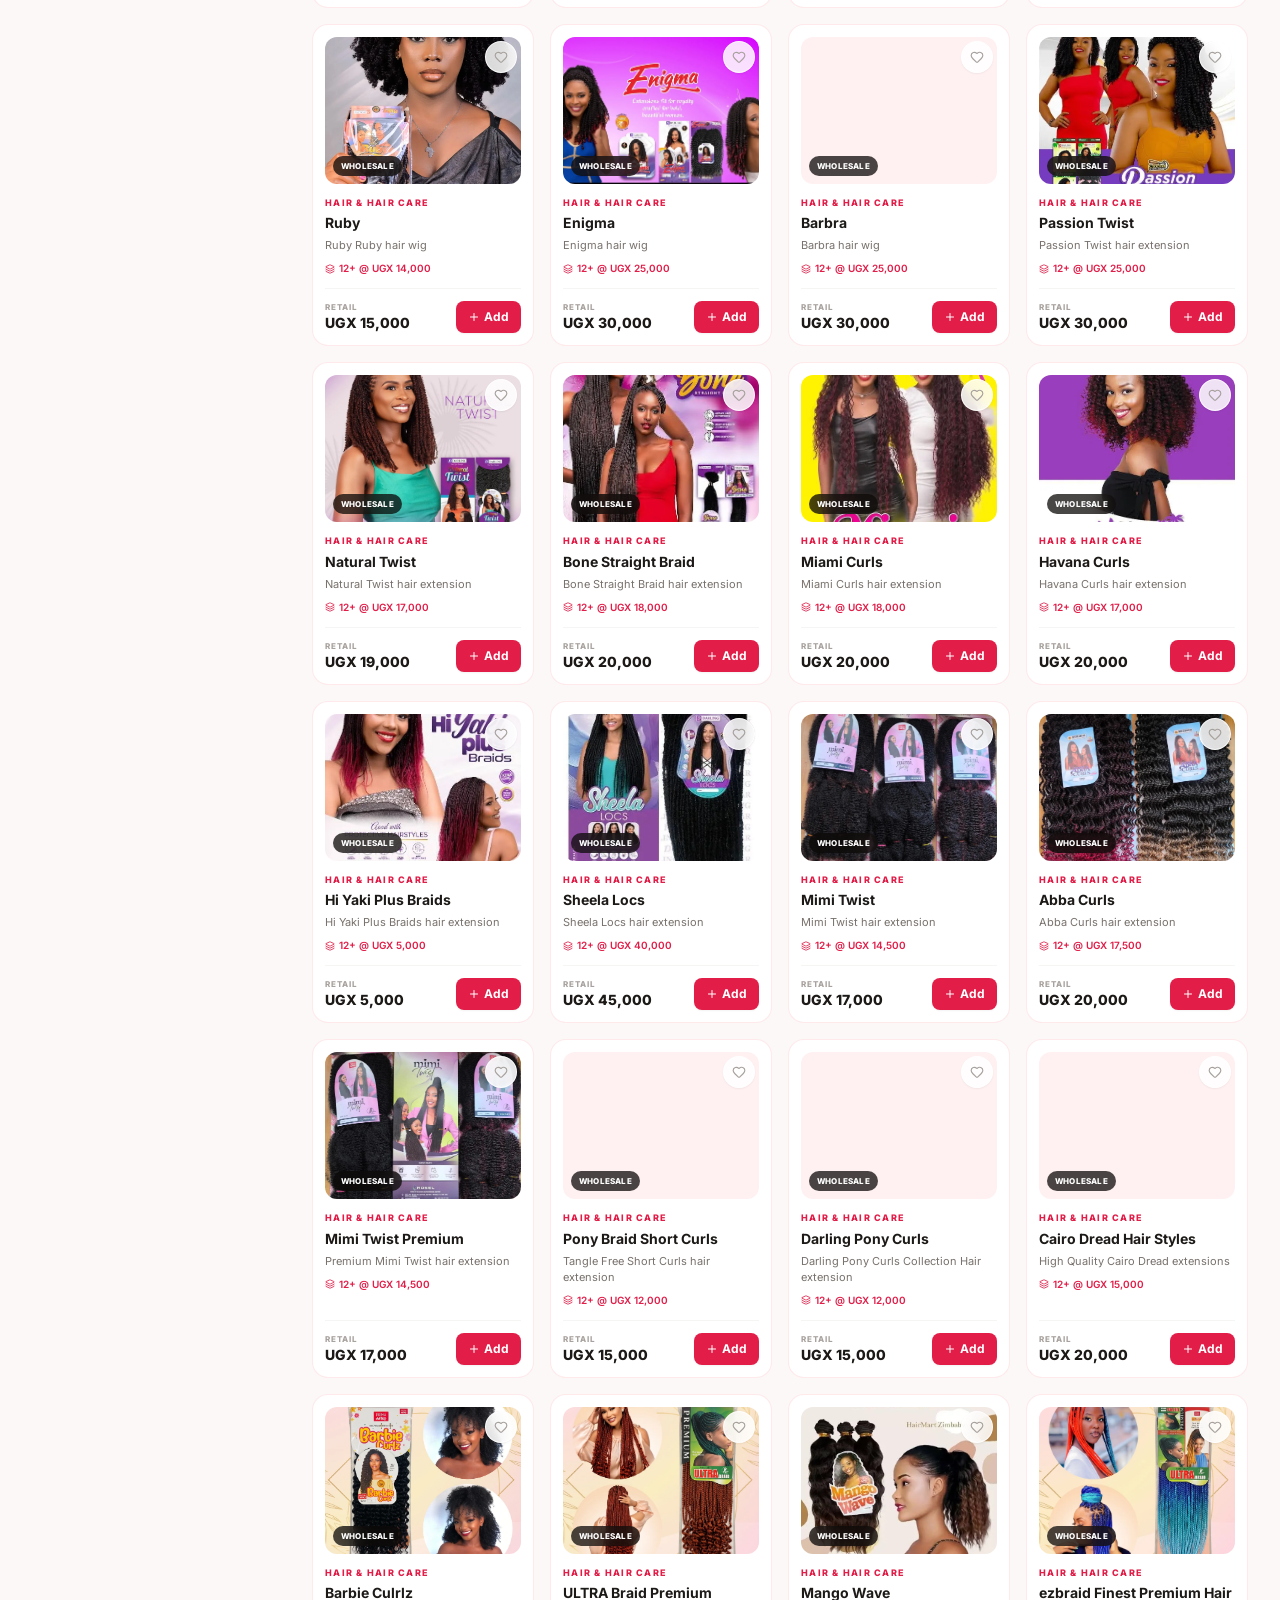
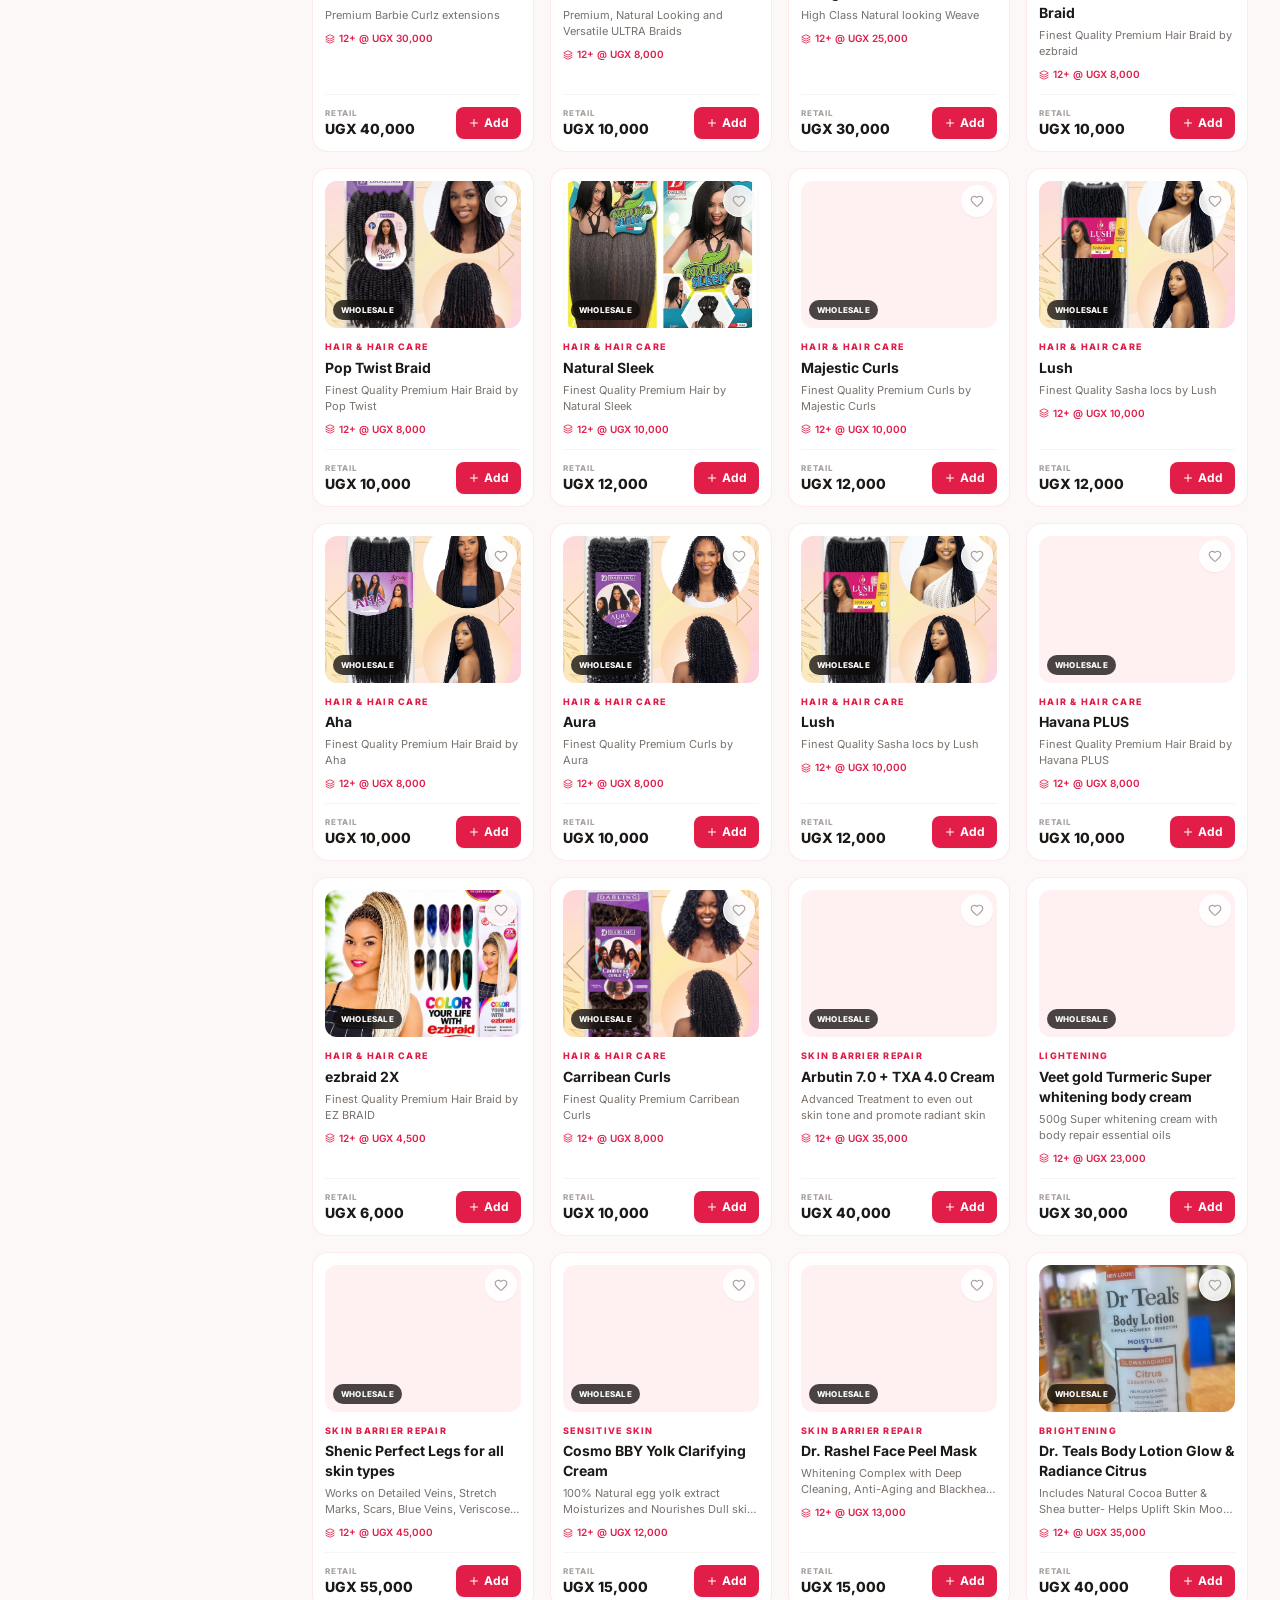
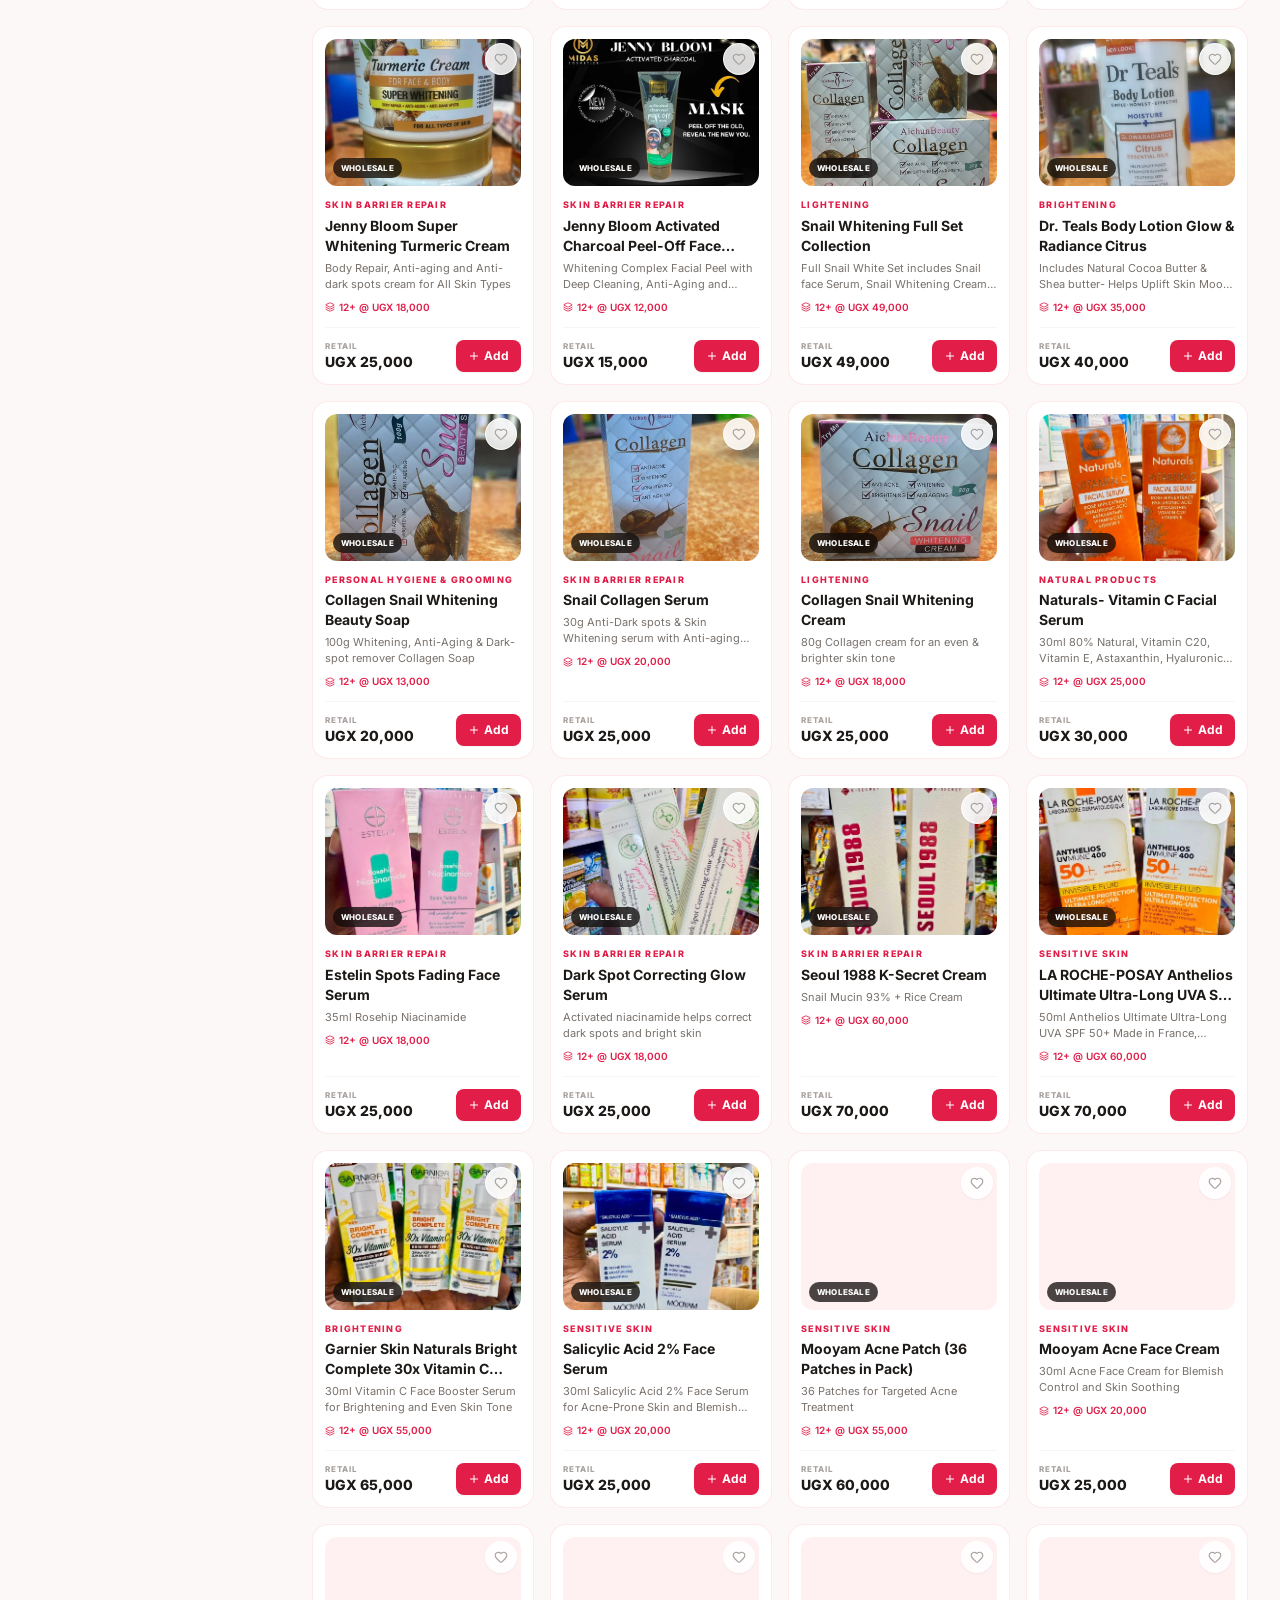
==== commit 6c7c7698: "Add files via upload" ====
--- a/index.html
+++ b/index.html
@@ -3367,6 +3367,67 @@
     desc: 'Fades Dark Spots and Hyperpigmentetion, Protects against UV Damage, Moisturizes and Nourishes the Skin, Helps to reduce visible signs of Aging',
     wsMin: 6, wsPrice: 35000
 },
+{
+
+  id: 187,
+    name: 'Essential Body Oils for Skin Barrier Repair and Sensitive Skin',
+    category: 'Skin Barrier Repair',
+    categories: ['Skin Barrier Repair','Sensitive Skin'],
+    price: 30000,
+    image: 'images/oilcol.webp',
+    desc: '100ml MEDIX 5.5 Brightening Body Oil, 1000ml Veet Gold Alpha X3 Arbutin, 1000ml Lavery Vitamin C Body Oil, 1000ml Laiou Yan Vitamin E Body Oil, 1000ml Laiou Yan Kojic Acid Body Oil, 1000ml Laiou Yan Collagen Body Oil, 1000ml Laiou Yan Snail Body Oil, 1000ml Laiou Yan Gluta-Hya Body Oil, 1000ml Laiou Yan Licorice Root Body Oil, 1000ml Laiou Yan Argan Oil Body Oil, 1000ml Laiou Yan Hyaluronic Acid Body Oil, 1000ml Laiou Yan Cica Extract Body Oil',
+    wsMin: 6, wsPrice: 40000
+},
+{
+  id: 188,
+    name: 'Dr. Dess Vitamin C Body Lotion',
+    category: 'Brightening',
+    categories: ['Brightening'],
+    price: 25000,
+    image: 'images/dvc1.webp',
+    desc: '500ml Brightens Skin, Improves Texture, Fades Dark Spots, Nourishes & Softens skin, Moisturizes deeply',
+    wsMin: 6, wsPrice: 18000
+},
+{
+  id: 189,
+    name: 'Dr. Dess AHA Body Lotion',
+    category: 'Brightening',
+    categories: ['Brightening'],
+    price: 25000,
+    image: 'images/dvc2.webp',
+    desc: '500ml Brightens Skin, Improves Texture, Fades Dark Spots and Acne, Nourishes & Softens skin, Moisturizes deeply',
+    wsMin: 6, wsPrice: 18000
+},
+{
+  id: 190,
+    name: 'Dr. Dess Vitamin C Brightening Serum with Fruit Extracts',
+    category: 'Brightening',
+    categories: ['Brightening'],
+    price: 25000,
+    image: 'images/dvc3.webp',
+    desc: '500ml Brightens Skin, Improves Texture, Fades Dark Spots, Nourishes & Softens skin, Rejuvenates and Hydrates Skin',
+    wsMin: 6, wsPrice: 18000
+},
+{
+  id: 191,
+    name: 'Dr. Dess Vitamin C Body Essence for All Skin Types',
+    category: 'Brightening',
+    categories: ['Brightening'],
+    price: 25000,
+    image: 'images/dvc4.webp',
+    desc: '500ml Brightens Skin for a Radiant Glow, Improves Texture, Fades Dark Spots and Acne, Nourishes & Softens skin, Rejuvenates and Hydrates Skin',
+    wsMin: 6, wsPrice: 18000
+},
+{
+  id: 192,
+    name: 'Dr. Davey Licorice Root Sun Block Cream',
+    category: 'Sensitive Skin',
+    categories: ['Sensitive Skin','Skin Barrier Repair'],
+    price: 40000,
+    image: 'images/dvc5.webp',
+    desc: 'SPF 90+ Sun Block Cream for Sensitive Skin, Protects against UV Damage, Moisturizes and Nourishes the Skin, Helps to reduce visible signs of Aging',
+    wsMin: 6, wsPrice: 30000
+}
   ];
 
 let cart = JSON.parse(localStorage.getItem('vc_cart_v2')) || [];
